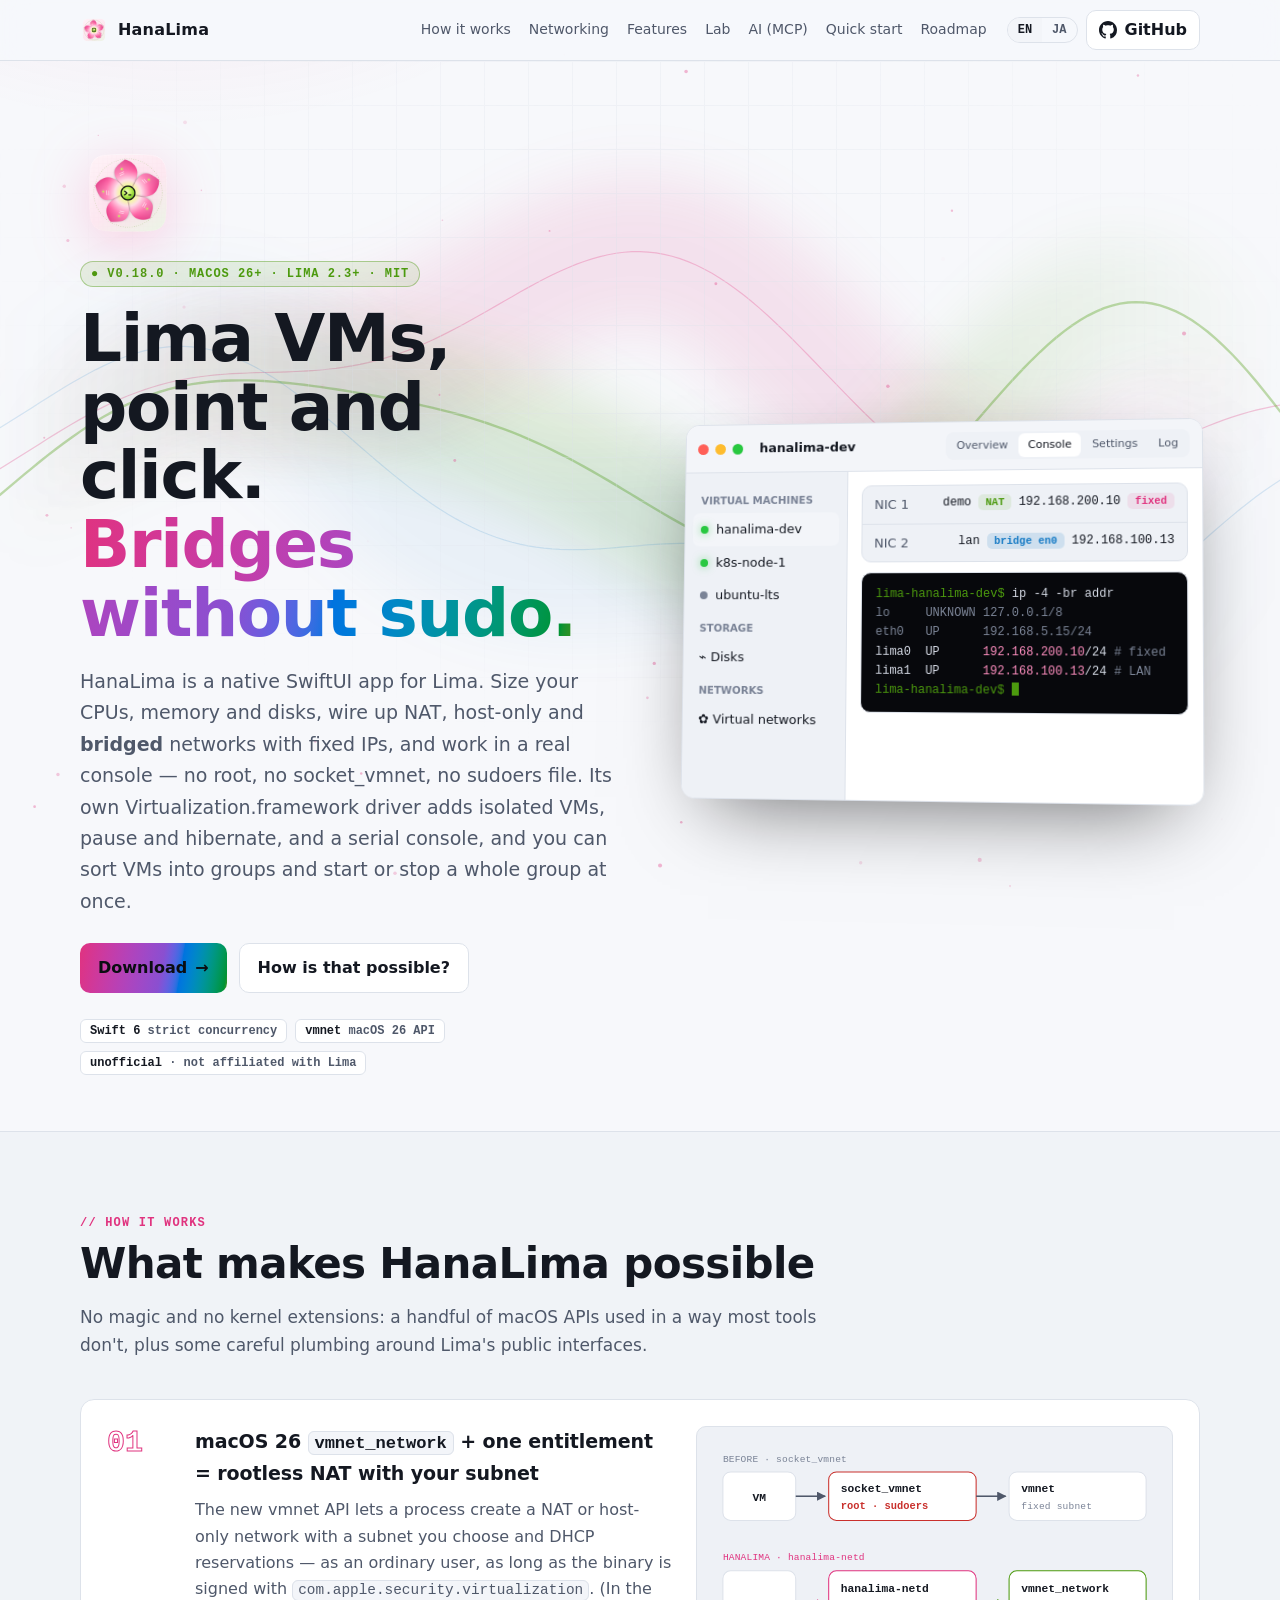
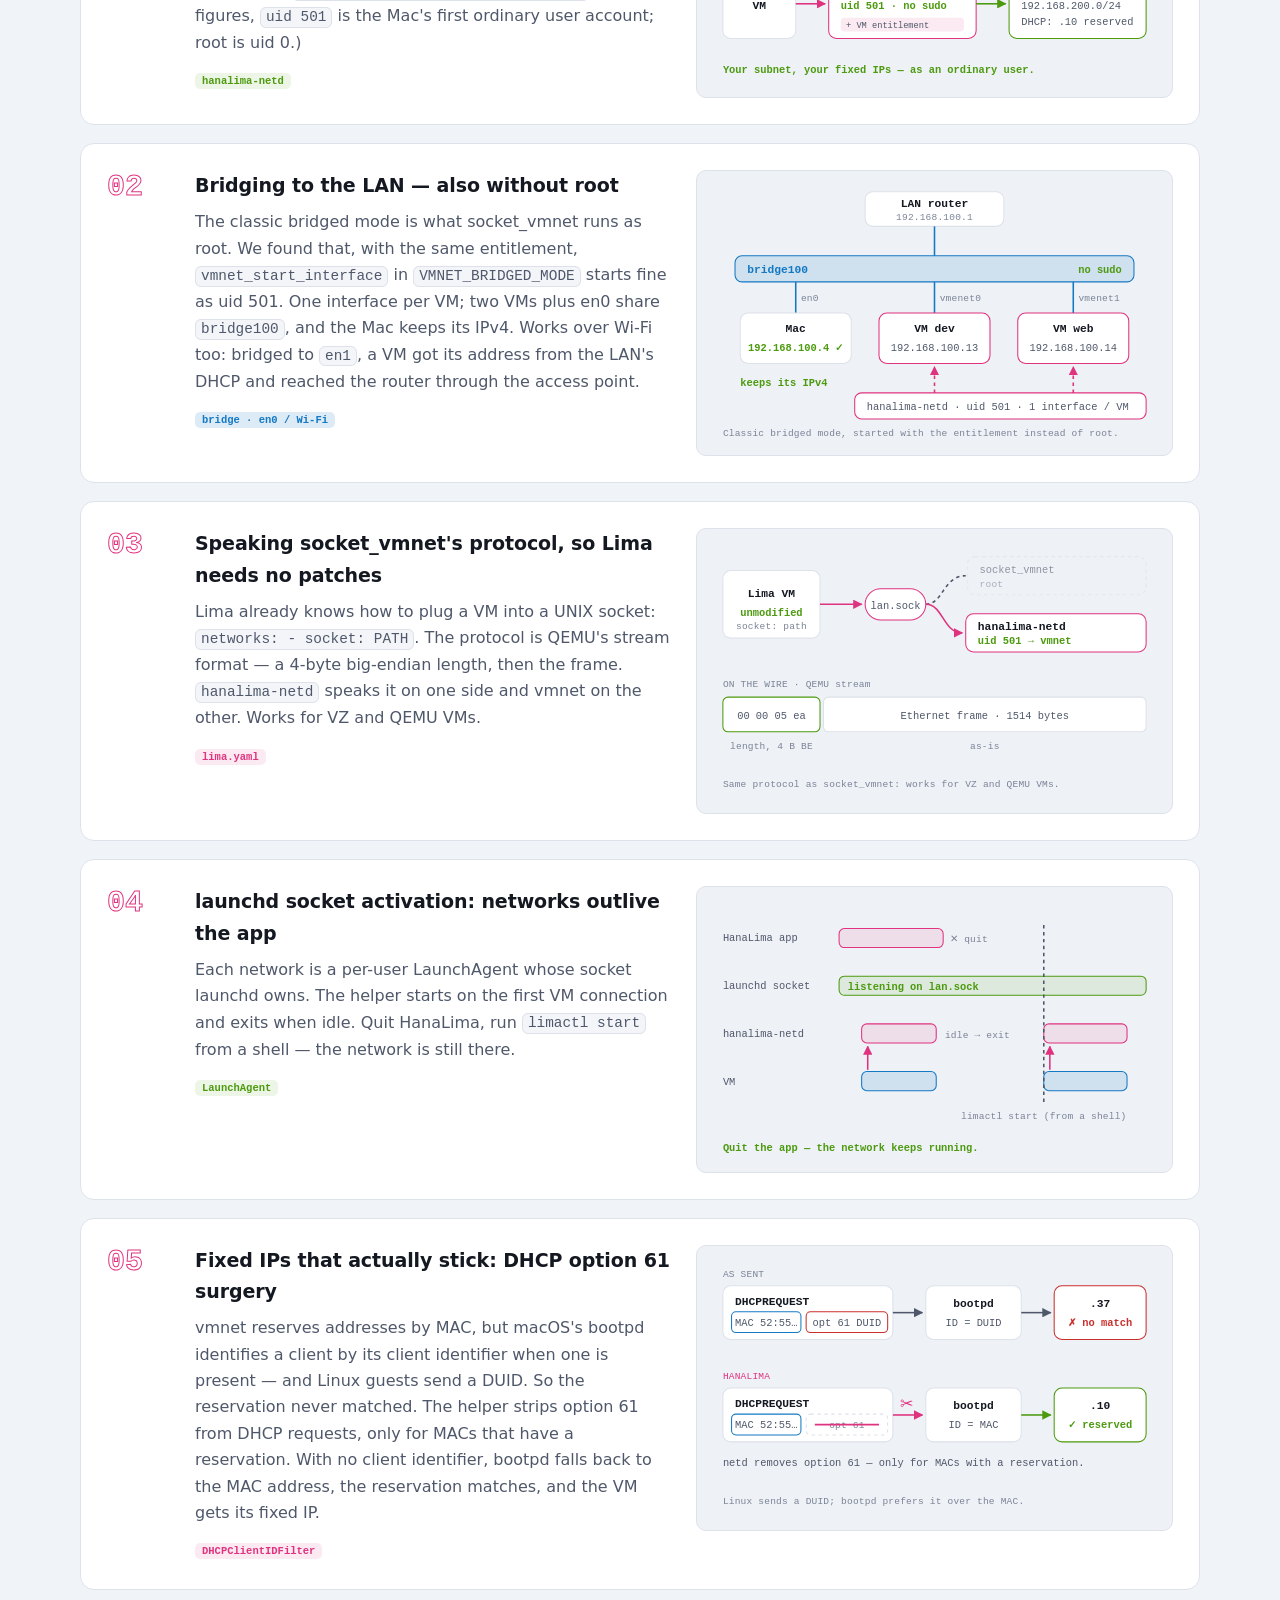
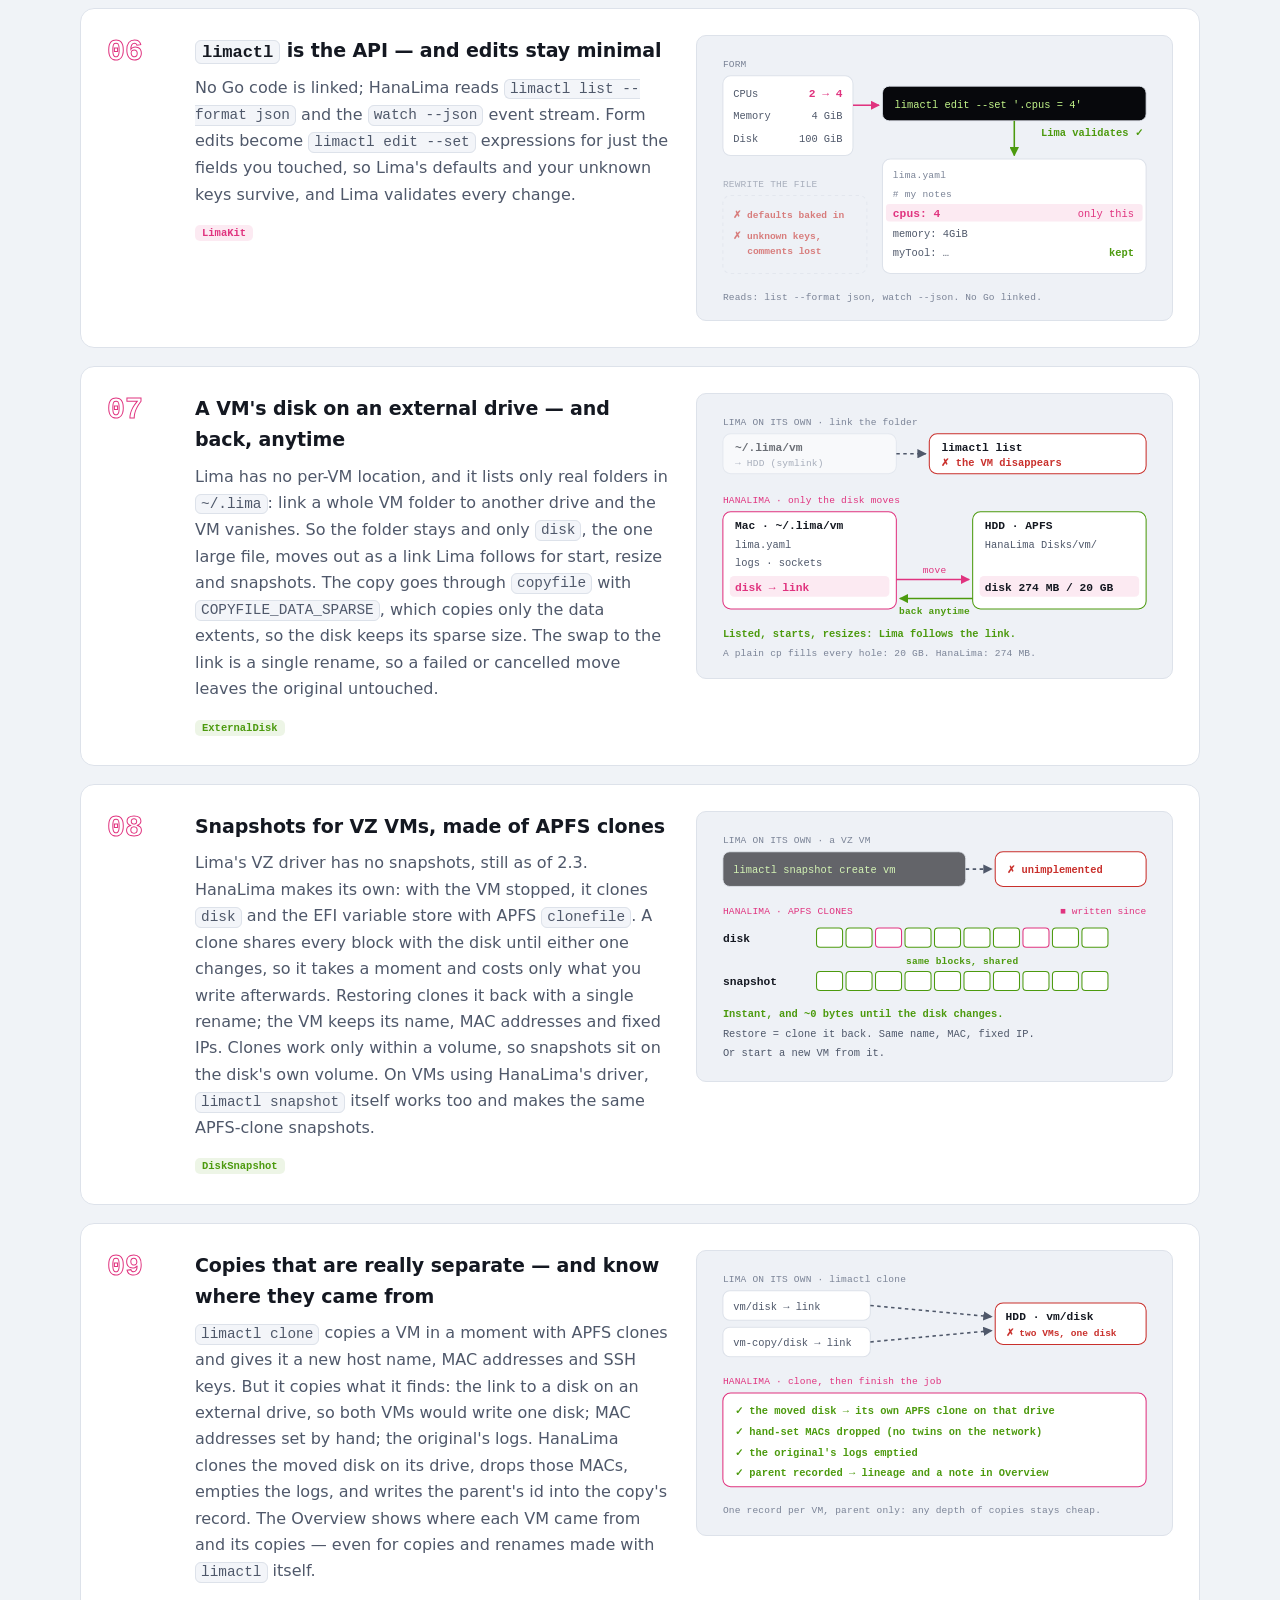
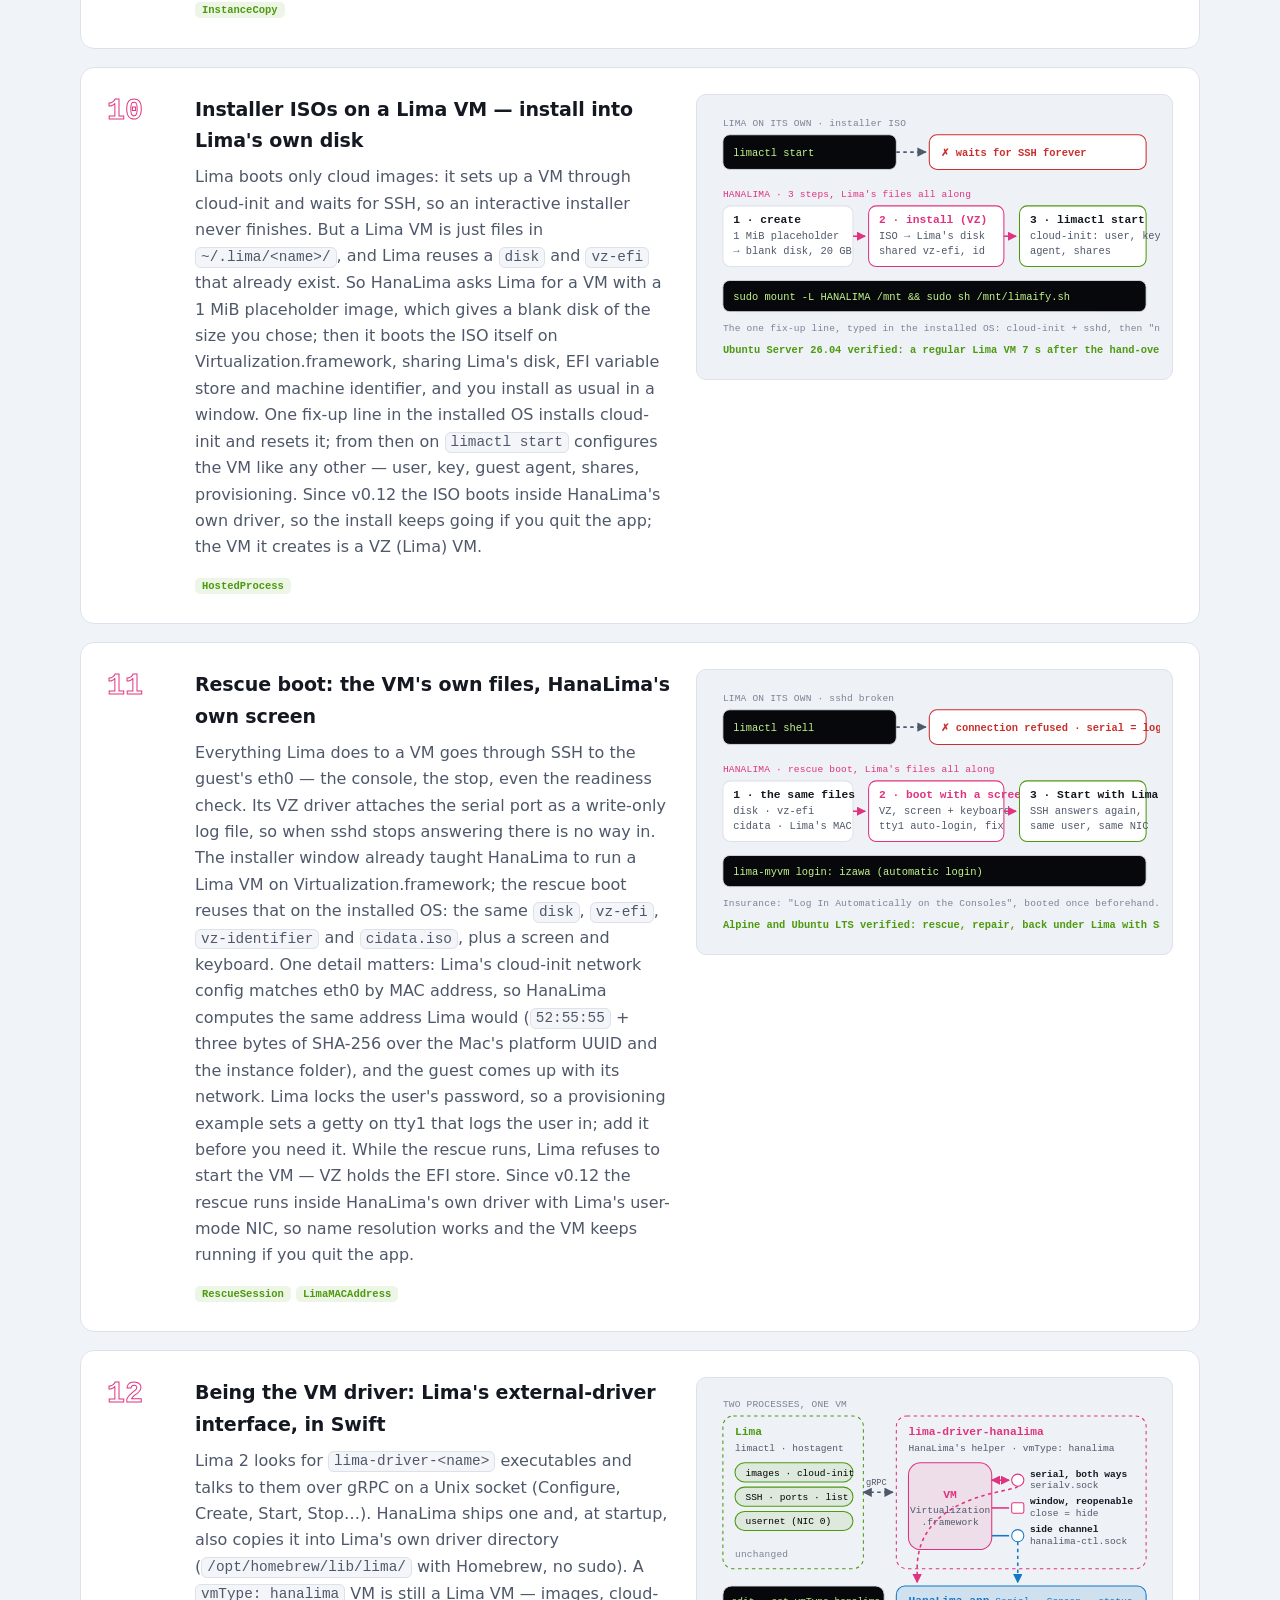
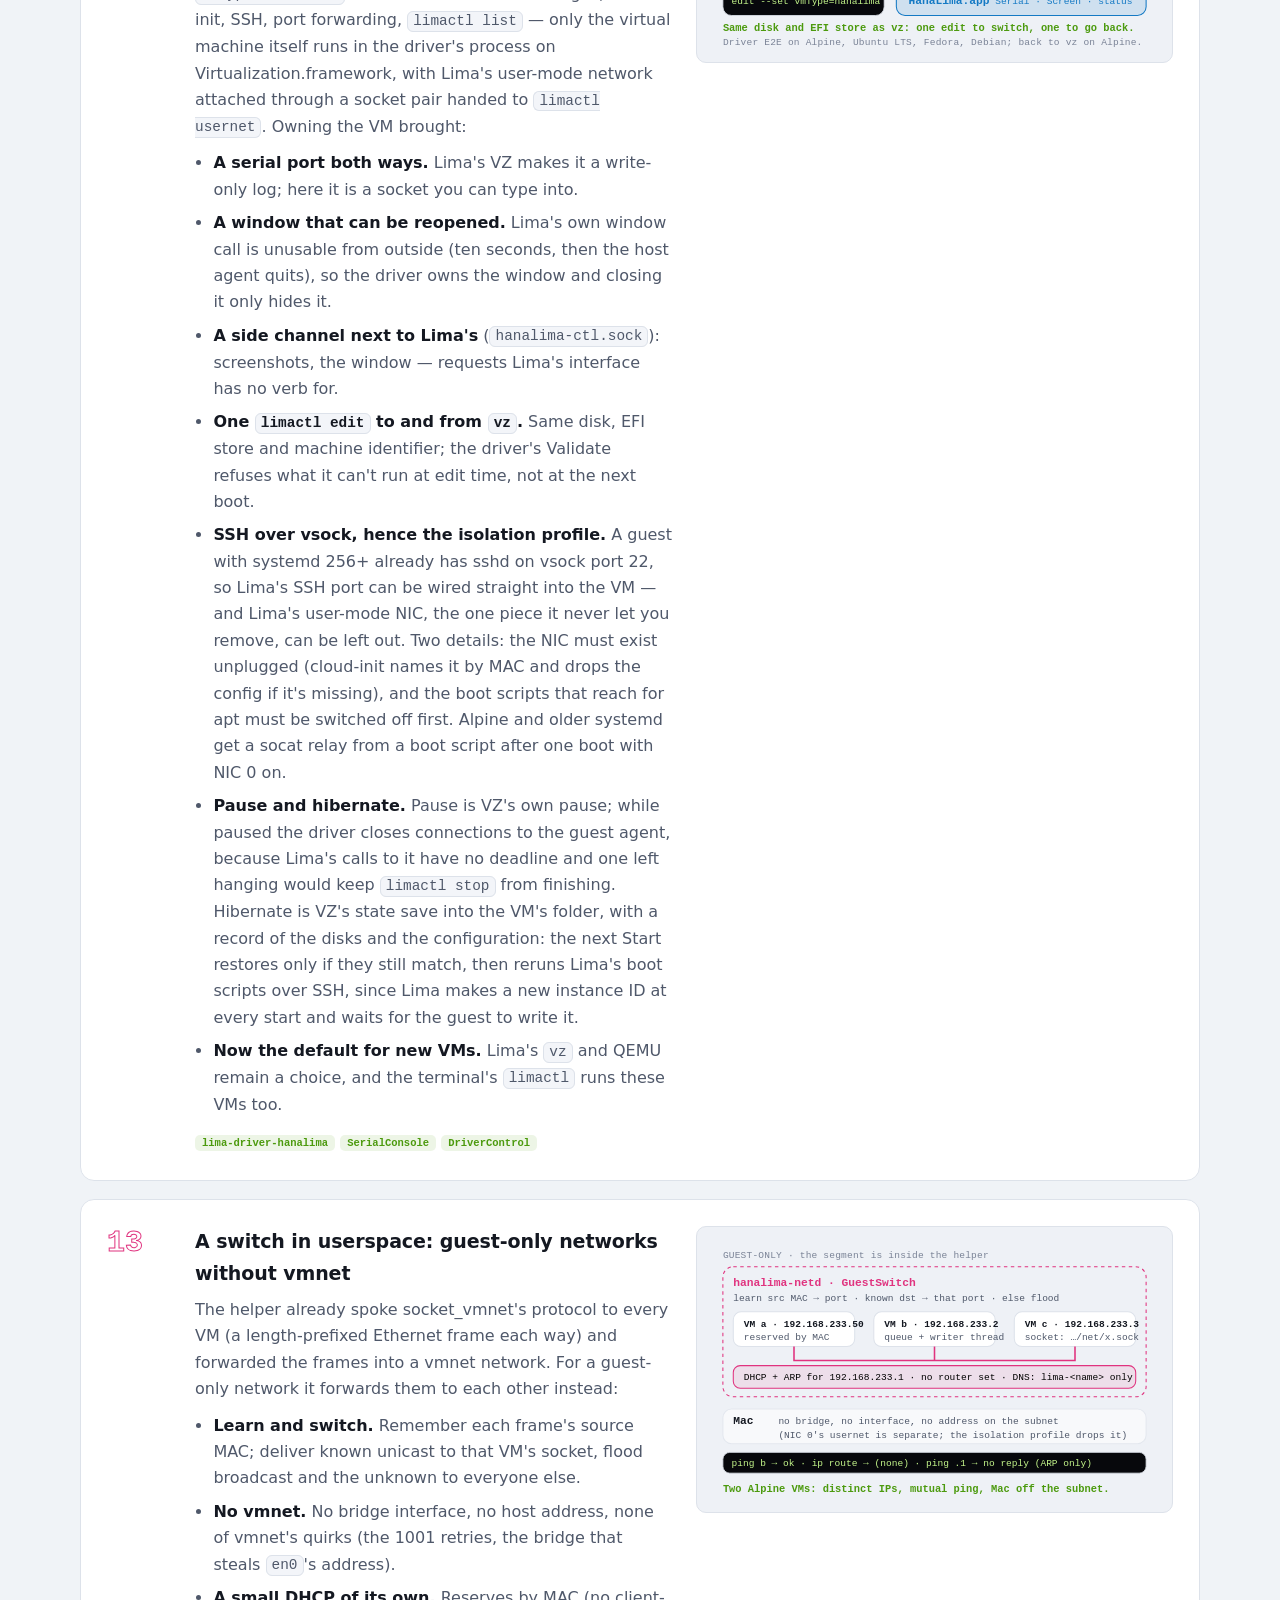
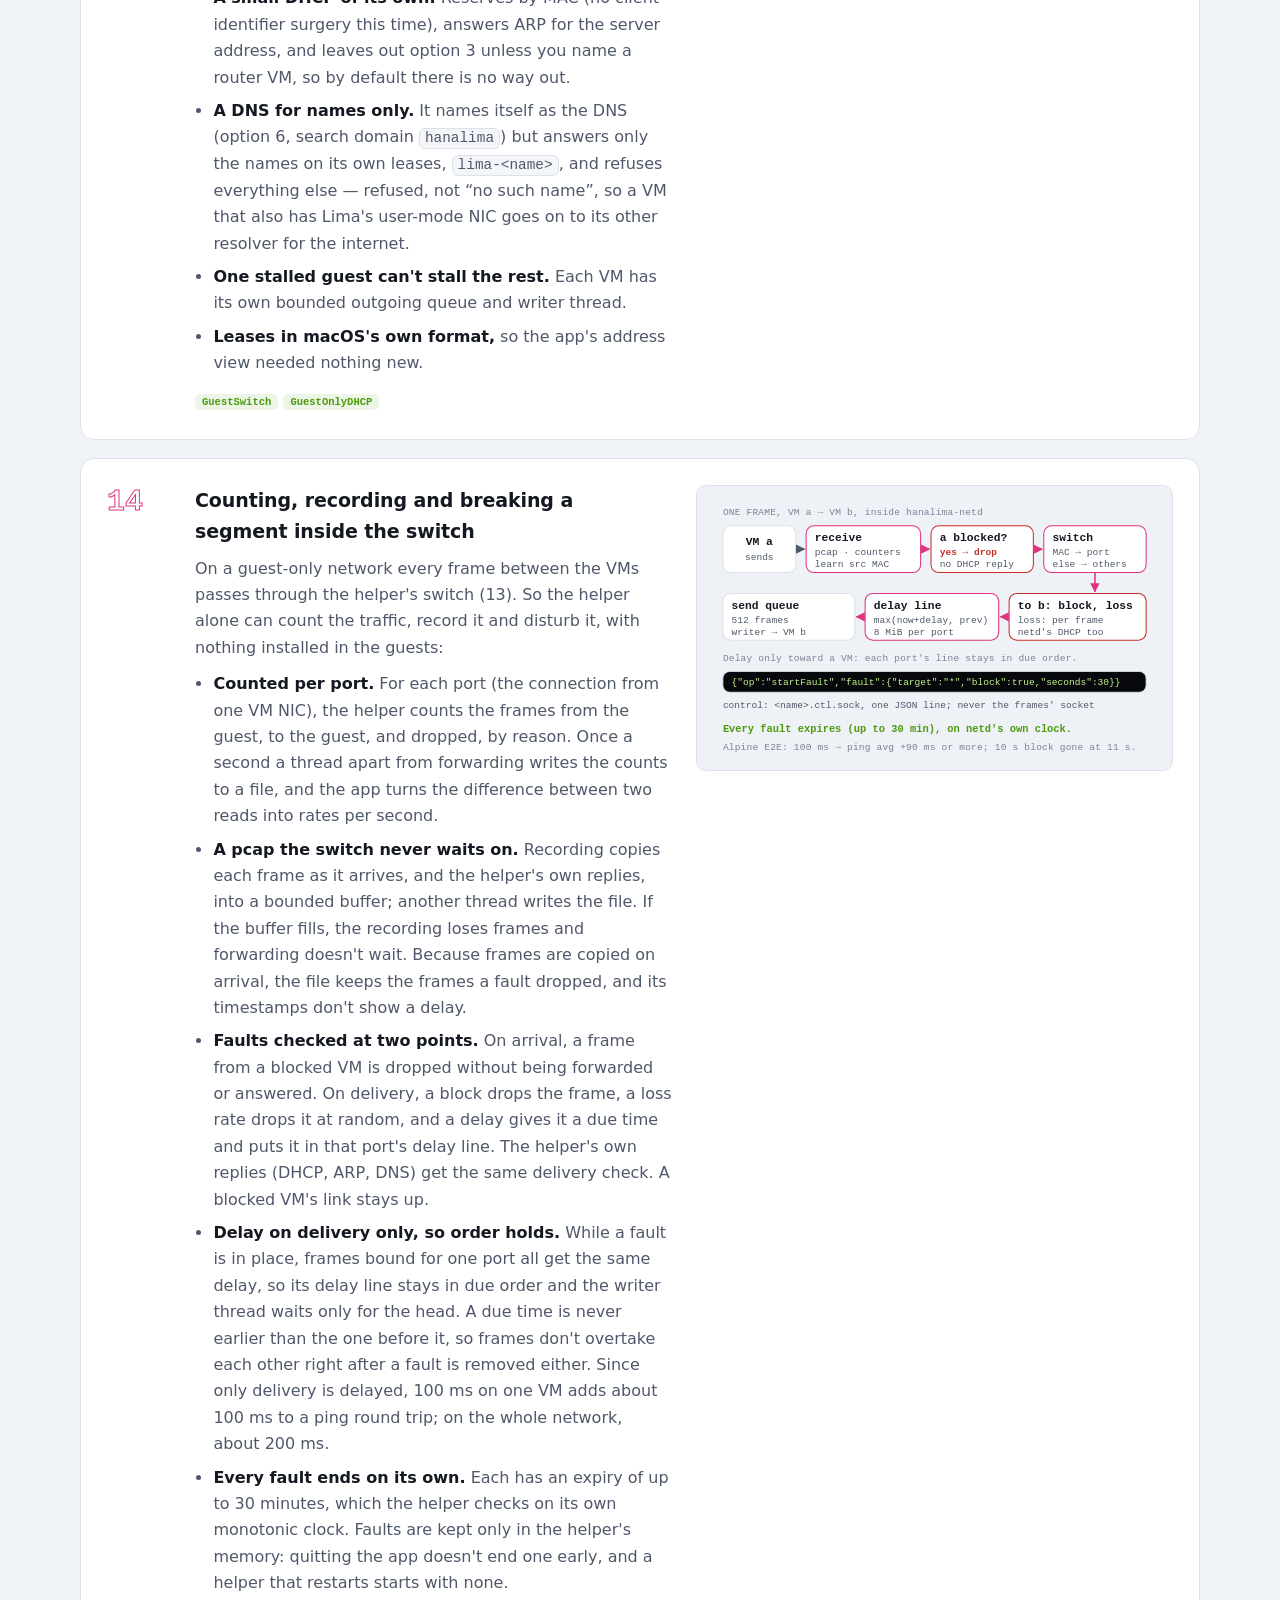
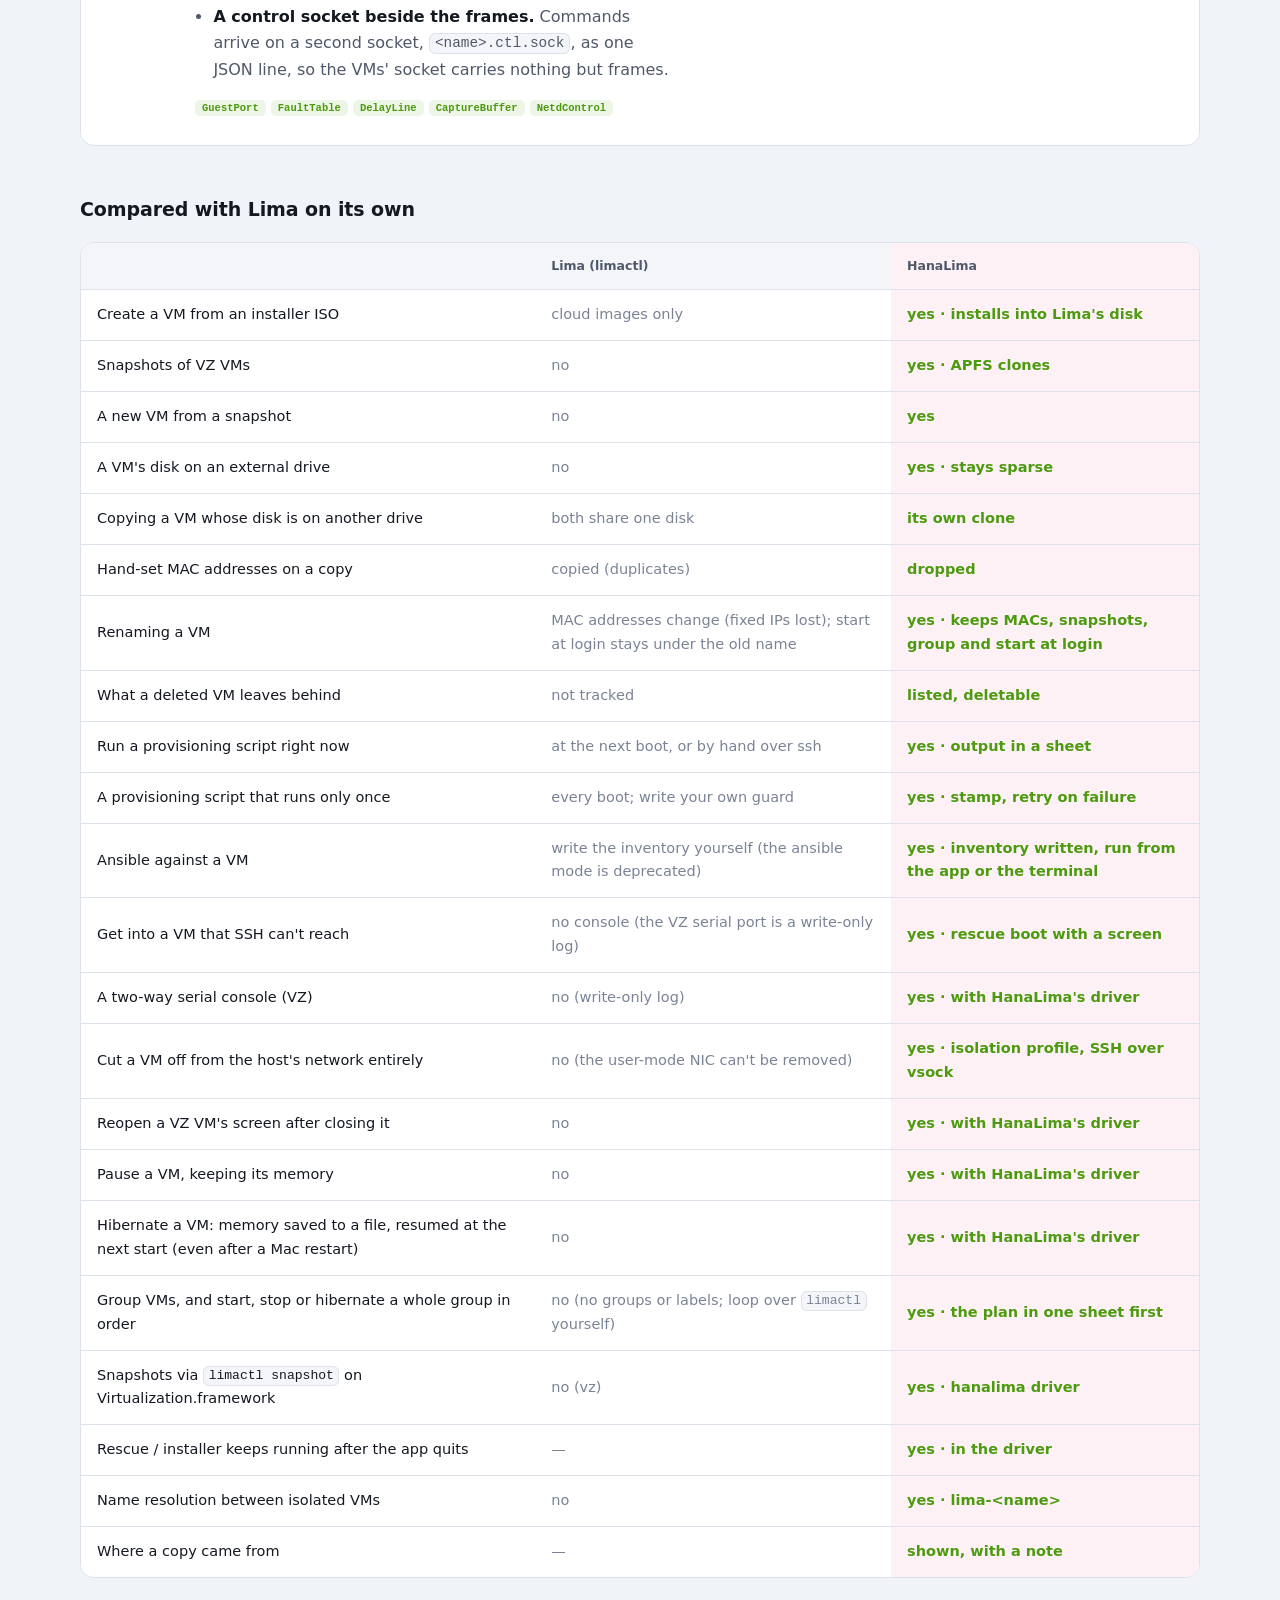
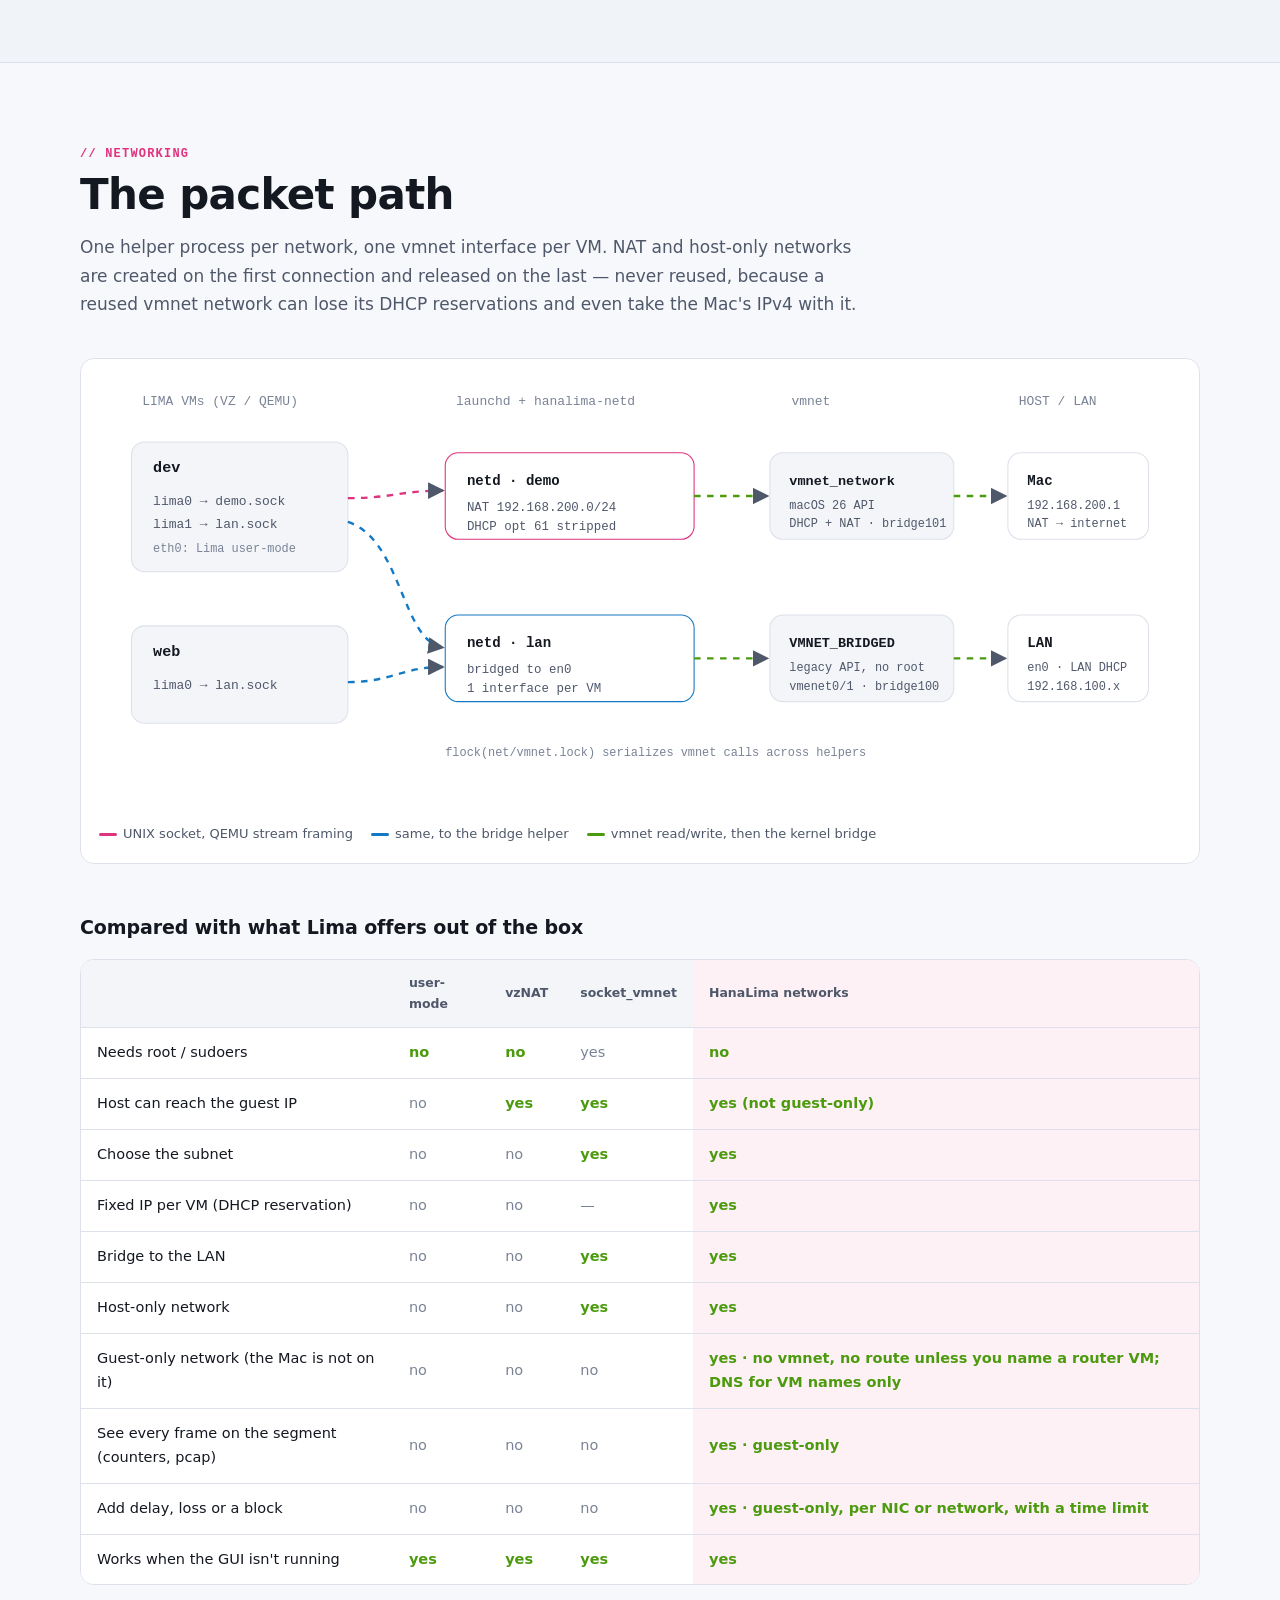
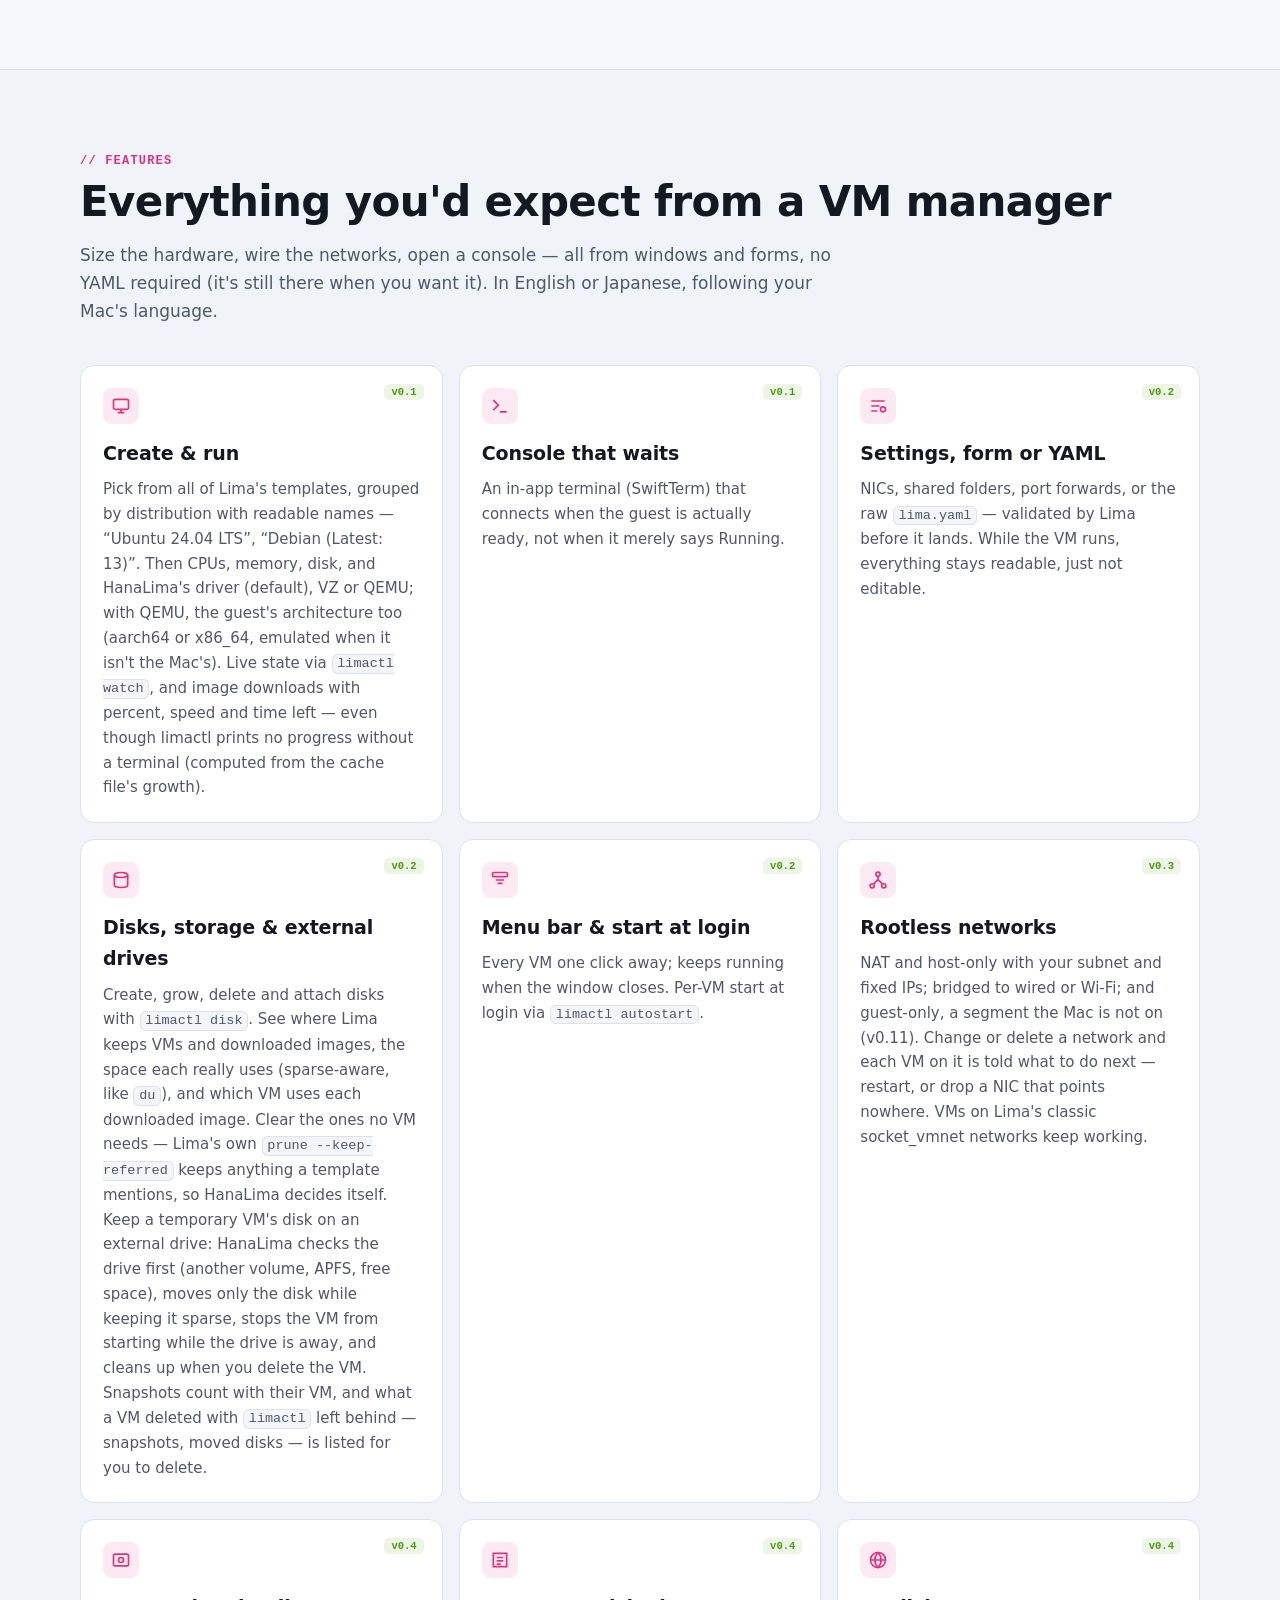
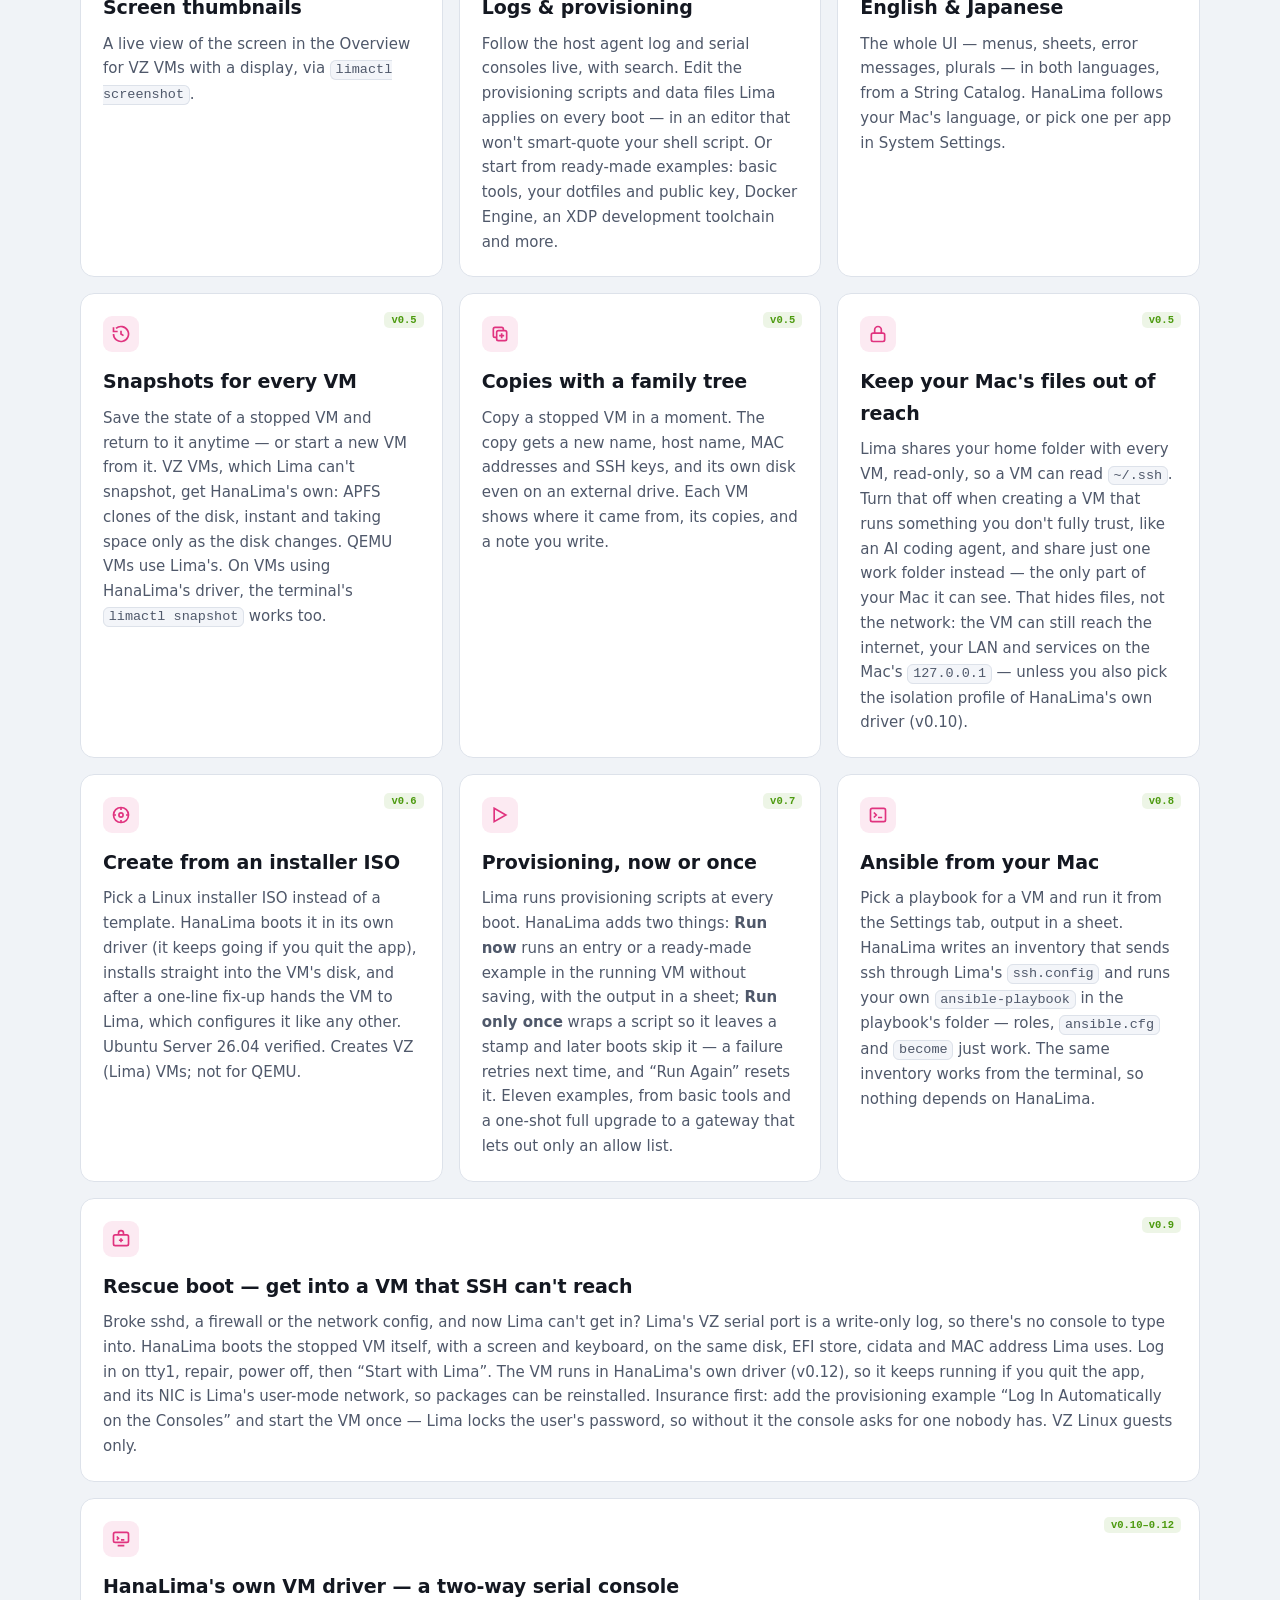
==== index.html @ 0877ad67 "Site: the MCP section covers v0.18 Co-Authored-By: Claude Opus 5.5 <noreply@anthropic.com>" ====
<!DOCTYPE html>
<html lang="en" class="lang-en">
<head>
<meta charset="utf-8">
<meta name="viewport" content="width=device-width, initial-scale=1">
<title>HanaLima — Lima VMs, point and click. Bridges without sudo.</title>
<meta name="description" content="HanaLima is an unofficial native macOS app for creating and running Lima VMs from a GUI, with its own Virtualization.framework driver: rootless networks, isolated VMs, pause and hibernate, VM groups and snapshots.">
<meta property="og:title" content="HanaLima — Lima VMs, point and click">
<meta property="og:description" content="Native macOS GUI for Lima with its own Virtualization.framework driver: rootless networks, isolated VMs, pause and hibernate, VM groups.">
<meta property="og:type" content="website">
<meta property="og:url" content="https://izawa.github.io/HanaLima/">
<meta name="theme-color" content="#0b0d12">
<link rel="icon" href="assets/img/logo.svg" type="image/svg+xml">
<link rel="apple-touch-icon" href="assets/img/apple-touch-icon.png">
<meta property="og:image" content="https://izawa.github.io/HanaLima/assets/img/icon-512.png">
<link rel="stylesheet" href="assets/css/site.css?v=2026110602">
<script>
  // Pick the language before first paint: saved choice, else the browser's.
  (function () {
    var saved = null;
    try { saved = localStorage.getItem("hanalima-lang"); } catch (e) {}
    var lang = saved || ((navigator.language || "").toLowerCase().indexOf("ja") === 0 ? "ja" : "en");
    document.documentElement.className = "lang-" + lang;
    document.documentElement.lang = lang;
  })();
</script>
</head>
<body>

<!-- =====================================================================
     Maintaining this page: see README.md on this branch.
     Every user-visible text exists twice: class="en" and class="ja".
     ===================================================================== -->

<header class="nav">
  <div class="wrap">
    <a class="brand" href="#top"><img src="assets/img/logo.svg" alt="">HanaLima</a>
    <nav class="nav-links" aria-label="Sections">
      <a href="#how"><span class="en">How it works</span><span class="ja">仕組み</span></a>
      <a href="#networking"><span class="en">Networking</span><span class="ja">ネットワーク</span></a>
      <a href="#features"><span class="en">Features</span><span class="ja">機能</span></a>
      <a href="#lab"><span class="en">Lab</span><span class="ja">構成例</span></a>
      <a href="#mcp"><span class="en">AI (MCP)</span><span class="ja">AI（MCP）</span></a>
      <a href="#quickstart"><span class="en">Quick start</span><span class="ja">クイックスタート</span></a>
      <a href="#roadmap"><span class="en">Roadmap</span><span class="ja">ロードマップ</span></a>
    </nav>
    <div class="nav-actions">
      <div class="lang-toggle" role="group" aria-label="Language">
        <button type="button" data-lang="en">EN</button><button type="button" data-lang="ja">JA</button>
      </div>
      <a class="btn" href="https://github.com/izawa/HanaLima" style="padding:6px 12px">
        <svg viewBox="0 0 16 16" fill="currentColor" aria-hidden="true"><path d="M8 0C3.58 0 0 3.58 0 8c0 3.54 2.29 6.53 5.47 7.59.4.07.55-.17.55-.38 0-.19-.01-.82-.01-1.49-2.01.37-2.53-.49-2.69-.94-.09-.23-.48-.94-.82-1.13-.28-.15-.68-.52-.01-.53.63-.01 1.08.58 1.23.82.72 1.21 1.87.87 2.33.66.07-.52.28-.87.51-1.07-1.78-.2-3.64-.89-3.64-3.95 0-.87.31-1.59.82-2.15-.08-.2-.36-1.02.08-2.12 0 0 .67-.21 2.2.82.64-.18 1.32-.27 2-.27.68 0 1.36.09 2 .27 1.53-1.04 2.2-.82 2.2-.82.44 1.1.16 1.92.08 2.12.51.56.82 1.27.82 2.15 0 3.07-1.87 3.75-3.65 3.95.29.25.54.73.54 1.48 0 1.07-.01 1.93-.01 2.2 0 .21.15.46.55.38A8.013 8.013 0 0016 8c0-4.42-3.58-8-8-8z"/></svg>
        GitHub
      </a>
    </div>
  </div>
</header>

<main id="top">

<!-- ============================== HERO ============================== -->
<section class="hero" style="padding-top:84px">
  <div class="wrap hero-grid">
    <div>
      <img class="hero-icon" src="assets/img/icon-512.png" width="96" height="96" alt="HanaLima icon">
      <span class="eyebrow">● v0.18.0 · macOS 26+ · Lima 2.3+ · MIT</span>
      <h1>
        <span class="en">Lima VMs,<br>point and click.<br><span class="grad">Bridges without sudo.</span></span>
        <span class="ja"><span class="nb">Lima の VM を</span><br><span class="nb">GUI でかんたんに。</span><br><span class="grad"><span class="nb">ブリッジも</span><span class="nb">sudo なしで。</span></span></span>
      </h1>
      <p class="lead">
        <span class="en">HanaLima is a native SwiftUI app for Lima. Size your CPUs, memory and disks, wire up NAT, host-only and <strong>bridged</strong> networks with fixed IPs, and work in a real console — no root, no socket_vmnet, no sudoers file. Its own Virtualization.framework driver adds isolated VMs, pause and hibernate, and a serial console, and you can sort VMs into groups and start or stop a whole group at once.</span>
        <span class="ja">HanaLima は Lima の VM を GUI で操作する SwiftUI のネイティブアプリです。CPU・メモリ・ディスクを割り当て、NAT・ホストオンリー・<strong>ブリッジ</strong>のネットワークと固定 IP を設定して、そのままコンソールで作業できます。root も socket_vmnet も sudoers も不要です。Virtualization.framework を使う HanaLima 自身のドライバーでは、隔離した VM、一時停止と休止、シリアルコンソールも使えます。VM をグループに分けて、グループごとに起動・停止することもできます。</span>
      </p>
      <div class="hero-cta">
        <a class="btn primary" href="https://github.com/izawa/HanaLima/releases/latest"><span class="en">Download</span><span class="ja">ダウンロード</span> →</a>
        <a class="btn" href="#how"><span class="en">How is that possible?</span><span class="ja">どう実現しているか</span></a>
      </div>
      <div class="badges">
        <span class="badge"><b>Swift 6</b> strict concurrency</span>
        <span class="badge"><b>vmnet</b> macOS 26 API</span>
        <span class="badge"><b>unofficial</b> · not affiliated with Lima</span>
      </div>
    </div>

    <!-- Mock of the app: overview of a VM with two NICs and a live console. -->
    <div class="mock" aria-label="HanaLima window (illustration)">
      <div class="mock-bar">
        <i></i><i></i><i></i><span>hanalima-dev</span>
        <div class="mock-tabs"><b>Overview</b><b class="on">Console</b><b>Settings</b><b>Log</b></div>
      </div>
      <div class="mock-body">
        <div class="mock-side">
          <h6>VIRTUAL MACHINES</h6>
          <div class="on"><span class="dot run"></span>hanalima-dev</div>
          <div><span class="dot run"></span>k8s-node-1</div>
          <div><span class="dot"></span>ubuntu-lts</div>
          <h6>STORAGE</h6>
          <div>⌁ Disks</div>
          <h6>NETWORKS</h6>
          <div>✿ Virtual networks</div>
        </div>
        <div class="mock-main">
          <div class="mock-card">
            <div class="mock-row"><span class="k">NIC 1</span><span class="v">demo <span class="chip lime">NAT</span> 192.168.200.10 <span class="chip">fixed</span></span></div>
            <div class="mock-row"><span class="k">NIC 2</span><span class="v">lan <span class="chip sky">bridge en0</span> 192.168.100.13</span></div>
          </div>
          <div class="term" id="term" aria-live="off"><span class="p">lima-hanalima-dev$</span> ip -4 -br addr
<span class="c">lo     UNKNOWN 127.0.0.1/8</span>
<span class="c">eth0   UP      192.168.5.15/24</span>
lima0  UP      <span class="h">192.168.200.10</span>/24 <span class="c"># fixed</span>
lima1  UP      <span class="h">192.168.100.13</span>/24 <span class="c"># LAN</span>
<span class="p">lima-hanalima-dev$</span> <span class="cursor"></span></div>
        </div>
      </div>
    </div>
  </div>
</section>

<!-- ======================= HOW IS THIS POSSIBLE ======================= -->
<section id="how" class="alt">
  <div class="wrap">
    <div class="kicker">// how it works</div>
    <h2><span class="en">What makes HanaLima possible</span><span class="ja">HanaLima の仕組み</span></h2>
    <p class="section-lead">
      <span class="en">No magic and no kernel extensions: a handful of macOS APIs used in a way most tools don't, plus some careful plumbing around Lima's public interfaces.</span>
      <span class="ja">カーネル拡張は使っていません。ほかのツールではあまり使われていない macOS の API と、Lima の公開インターフェースを組み合わせています。</span>
    </p>

    <!-- Arrowheads shared by the figures below. -->
    <svg width="0" height="0" style="position:absolute" aria-hidden="true"><defs><marker id="fa-m" viewBox="0 0 10 10" refX="9" refY="5" markerWidth="6" markerHeight="6" orient="auto-start-reverse"><path d="M0,0 L10,5 L0,10 z" style="fill:var(--muted)"/></marker><marker id="fa-h" viewBox="0 0 10 10" refX="9" refY="5" markerWidth="6" markerHeight="6" orient="auto-start-reverse"><path d="M0,0 L10,5 L0,10 z" style="fill:var(--hana)"/></marker><marker id="fa-s" viewBox="0 0 10 10" refX="9" refY="5" markerWidth="6" markerHeight="6" orient="auto-start-reverse"><path d="M0,0 L10,5 L0,10 z" style="fill:var(--sky)"/></marker><marker id="fa-l" viewBox="0 0 10 10" refX="9" refY="5" markerWidth="6" markerHeight="6" orient="auto-start-reverse"><path d="M0,0 L10,5 L0,10 z" style="fill:var(--lime)"/></marker></defs></svg>
    <div class="dives">

      <article class="dive reveal" id="rootless-nat">
        <a class="num" href="#rootless-nat" title="Link to this item">01</a>
        <div>
          <h3><span class="en">macOS 26 <code>vmnet_network</code> + one entitlement = rootless NAT with your subnet</span><span class="ja">macOS 26 の <code>vmnet_network</code> と entitlement 1 つで root なしの NAT</span></h3>
          <p><span class="en">The new vmnet API lets a process create a NAT or host-only network with a subnet you choose and DHCP reservations — as an ordinary user, as long as the binary is signed with <code>com.apple.security.virtualization</code>. (In the figures, <code>uid 501</code> is the Mac's first ordinary user account; root is uid 0.)</span><span class="ja">新しい vmnet API では、一般ユーザーのままサブネットを指定して NAT やホストオンリーのネットワークを作れます。DHCP 予約も使えます。バイナリを <code>com.apple.security.virtualization</code> 付きで署名するのが条件です。図の <code>uid 501</code> は Mac で最初に作られる一般ユーザーの ID で、root は uid 0 です。</span></p>
          <span class="chip lime tag">hanalima-netd</span>
        </div>
<figure class="fig"><svg viewBox="0 0 520 284" role="img" aria-label="Before: socket_vmnet runs as root with a fixed subnet. HanaLima: hanalima-netd runs as your user with an entitlement and creates a vmnet_network with your subnet and DHCP reservations."><text x="16" y="26" class="f en">BEFORE · socket_vmnet</text><text x="16" y="26" class="f ja">従来 · socket_vmnet</text><rect x="16" y="38" width="84" height="56" rx="9" class="box "/><text x="58" y="71" class="t" text-anchor="middle">VM</text><path d="M100 66 L 134 66" class="ln " marker-end="url(#fa-m)"/><rect x="138" y="38" width="170" height="56" rx="9" class="box ng"/><text x="152" y="61" class="t">socket_vmnet</text><text x="152" y="81" class="ng en">root · sudoers</text><text x="152" y="81" class="ng ja">root · sudoers が必要</text><path d="M308 66 L 342 66" class="ln " marker-end="url(#fa-m)"/><rect x="346" y="38" width="158" height="56" rx="9" class="box "/><text x="360" y="61" class="t">vmnet</text><text x="360" y="81" class="f en">fixed subnet</text><text x="360" y="81" class="f ja">サブネットは固定</text><text x="16" y="140" class="f hana-t en">HANALIMA · hanalima-netd</text><text x="16" y="140" class="f hana-t ja">HANALIMA · hanalima-netd</text><rect x="16" y="152" width="84" height="78" rx="9" class="box "/><text x="58" y="196" class="t" text-anchor="middle">VM</text><path d="M100 190 L 134 190" class="ln hana" marker-end="url(#fa-h)"/><rect x="138" y="152" width="170" height="78" rx="9" class="box hana"/><text x="152" y="176" class="t">hanalima-netd</text><text x="152" y="196" class="ok en">uid 501 · no sudo</text><text x="152" y="196" class="ok ja">uid 501 · sudo なし</text><rect x="152" y="206" width="142" height="16" rx="4" class="chipbox"/><text x="158" y="218" class="chip-t en">+ VM entitlement</text><text x="158" y="218" class="chip-t ja">+ 仮想化の entitlement</text><path d="M308 190 L 342 190" class="ln lime" marker-end="url(#fa-l)"/><rect x="346" y="152" width="158" height="78" rx="9" class="box lime"/><text x="360" y="176" class="t">vmnet_network</text><text x="360" y="196" class="m">192.168.200.0/24</text><text x="360" y="214" class="m en">DHCP: .10 reserved</text><text x="360" y="214" class="m ja">DHCP 予約: .10</text><text x="16" y="270" class="ok en">Your subnet, your fixed IPs — as an ordinary user.</text><text x="16" y="270" class="ok ja">サブネットも固定 IP も、一般ユーザーのまま。</text></svg></figure>
      </article>

      <article class="dive reveal" id="bridge">
        <a class="num" href="#bridge" title="Link to this item">02</a>
        <div>
          <h3><span class="en">Bridging to the LAN — also without root</span><span class="ja">LAN へのブリッジも root なし</span></h3>
          <p><span class="en">The classic bridged mode is what socket_vmnet runs as root. We found that, with the same entitlement, <code>vmnet_start_interface</code> in <code>VMNET_BRIDGED_MODE</code> starts fine as uid 501. One interface per VM; two VMs plus en0 share <code>bridge100</code>, and the Mac keeps its IPv4. Works over Wi-Fi too: bridged to <code>en1</code>, a VM got its address from the LAN's DHCP and reached the router through the access point.</span><span class="ja">socket_vmnet は従来のブリッジモードを root で動かしています。同じ entitlement を付けると、<code>VMNET_BRIDGED_MODE</code> の <code>vmnet_start_interface</code> が uid 501 のまま起動することを確認しました。VM ごとにインターフェースを作り、2 台の VM と en0 が <code>bridge100</code> を共有しても Mac の IPv4 はそのままです。Wi-Fi でも確認しました。<code>en1</code> にブリッジした VM が LAN の DHCP からアドレスを取得し、アクセスポイント経由でルーターまで届きました。</span></p>
          <span class="chip sky tag">bridge · en0 / Wi-Fi</span>
        </div>
<figure class="fig"><svg viewBox="0 0 520 300" role="img" aria-label="A LAN router connects to bridge100, which joins en0 (the Mac keeps 192.168.100.4) and one vmnet interface per VM, each created by hanalima-netd as uid 501."><rect x="180" y="10" width="160" height="40" rx="9" class="box "/><text x="260" y="28" class="t en" text-anchor="middle">LAN router</text><text x="260" y="28" class="t ja" text-anchor="middle">LAN のルーター</text><text x="260" y="43" class="f" text-anchor="middle">192.168.100.1</text><path d="M260 50 L 260 84" class="ln sky"/><rect x="30" y="84" width="460" height="30" rx="8" class="bus"/><text x="44" y="104" class="t sky-t">bridge100</text><text x="476" y="104" class="ok en" text-anchor="end">no sudo</text><text x="476" y="104" class="ok ja" text-anchor="end">sudo なし</text><path d="M100 114 L 100 150" class="ln sky"/><text x="106" y="136" class="f">en0</text><path d="M260 114 L 260 150" class="ln sky"/><text x="266" y="136" class="f">vmenet0</text><path d="M420 114 L 420 150" class="ln sky"/><text x="426" y="136" class="f">vmenet1</text><rect x="36" y="150" width="128" height="58" rx="9" class="box "/><text x="100" y="172" class="t" text-anchor="middle">Mac</text><text x="100" y="194" class="ok" text-anchor="middle">192.168.100.4 ✓</text><rect x="196" y="150" width="128" height="58" rx="9" class="box hana"/><text x="260" y="172" class="t" text-anchor="middle">VM dev</text><text x="260" y="194" class="m" text-anchor="middle">192.168.100.13</text><rect x="356" y="150" width="128" height="58" rx="9" class="box hana"/><text x="420" y="172" class="t" text-anchor="middle">VM web</text><text x="420" y="194" class="m" text-anchor="middle">192.168.100.14</text><path d="M260 242 L 260 212" class="ln hana dash" marker-end="url(#fa-h)"/><path d="M420 242 L 420 212" class="ln hana dash" marker-end="url(#fa-h)"/><rect x="168" y="242" width="336" height="30" rx="8" class="box hana"/><text x="182" y="262" class="m en">hanalima-netd · uid 501 · 1 interface / VM</text><text x="182" y="262" class="m ja">hanalima-netd · uid 501 · VM ごとに 1 つ</text><text x="36" y="234" class="ok en">keeps its IPv4</text><text x="36" y="234" class="ok ja">IPv4 はそのまま</text><text x="16" y="292" class="f en">Classic bridged mode, started with the entitlement instead of root.</text><text x="16" y="292" class="f ja">従来のブリッジモードを、root ではなく entitlement で起動。</text></svg></figure>
      </article>

      <article class="dive reveal" id="socket-vmnet-protocol">
        <a class="num" href="#socket-vmnet-protocol" title="Link to this item">03</a>
        <div>
          <h3><span class="en">Speaking socket_vmnet's protocol, so Lima needs no patches</span><span class="ja">socket_vmnet と同じプロトコルで Lima は変更不要</span></h3>
          <p><span class="en">Lima already knows how to plug a VM into a UNIX socket: <code>networks: - socket: PATH</code>. The protocol is QEMU's stream format — a 4-byte big-endian length, then the frame. <code>hanalima-netd</code> speaks it on one side and vmnet on the other. Works for VZ and QEMU VMs.</span><span class="ja">Lima には VM を UNIX ソケットにつなぐ設定があります（<code>networks: - socket: PATH</code>）。プロトコルは QEMU の stream 形式で、4 バイトのビッグエンディアンの長さに続けてフレームを送ります。<code>hanalima-netd</code> はこの形式と vmnet の間を中継します。VZ と QEMU のどちらでも動きます。</span></p>
          <span class="chip tag">lima.yaml</span>
        </div>
<figure class="fig"><svg viewBox="0 0 520 300" role="img" aria-label="Lima, unmodified, connects to a UNIX socket. Either socket_vmnet (root) or hanalima-netd (your user) can sit behind it. On the wire: a 4-byte big-endian length, then the Ethernet frame."><rect x="16" y="34" width="112" height="78" rx="9" class="box "/><text x="72" y="64" class="t" text-anchor="middle">Lima VM</text><text x="72" y="86" class="ok en" text-anchor="middle">unmodified</text><text x="72" y="86" class="ok ja" text-anchor="middle">無改造</text><text x="72" y="102" class="f" text-anchor="middle">socket: path</text><path d="M128 73 L 176 73" class="ln hana" marker-end="url(#fa-h)"/><rect x="180" y="55" width="70" height="36" rx="18" class="box hana"/><text x="215" y="78" class="m" text-anchor="middle">lan.sock</text><path d="M250 73 C 270 73, 270 40, 296 40" class="ln dash"/><path d="M250 73 C 270 73, 270 106, 292 106" class="ln hana" marker-end="url(#fa-h)"/><g class="off"><rect x="298" y="18" width="206" height="44" rx="9" class="box dashed"/><text x="312" y="37" class="m">socket_vmnet</text><text x="312" y="53" class="f">root</text></g><rect x="296" y="84" width="208" height="44" rx="9" class="box hana"/><text x="310" y="103" class="t">hanalima-netd</text><text x="310" y="119" class="ok">uid 501 → vmnet</text><text x="16" y="168" class="f en">ON THE WIRE · QEMU stream</text><text x="16" y="168" class="f ja">ソケットの中身 · QEMU stream 形式</text><rect x="16" y="180" width="112" height="40" rx="6" class="box lime"/><text x="72" y="205" class="m" text-anchor="middle">00 00 05 ea</text><rect x="132" y="180" width="372" height="40" rx="6" class="box"/><text x="318" y="205" class="m en" text-anchor="middle">Ethernet frame · 1514 bytes</text><text x="318" y="205" class="m ja" text-anchor="middle">イーサネットフレーム · 1514 バイト</text><text x="72" y="240" class="f en" text-anchor="middle">length, 4 B BE</text><text x="72" y="240" class="f ja" text-anchor="middle">長さ 4 バイト</text><text x="318" y="240" class="f en" text-anchor="middle">as-is</text><text x="318" y="240" class="f ja" text-anchor="middle">そのまま</text><text x="16" y="284" class="f en">Same protocol as socket_vmnet: works for VZ and QEMU VMs.</text><text x="16" y="284" class="f ja">socket_vmnet と同じ形式なので、VZ でも QEMU でも動く。</text></svg></figure>
      </article>

      <article class="dive reveal" id="launchd">
        <a class="num" href="#launchd" title="Link to this item">04</a>
        <div>
          <h3><span class="en">launchd socket activation: networks outlive the app</span><span class="ja">launchd の socket activation でアプリ終了後もネットワークを使う</span></h3>
          <p><span class="en">Each network is a per-user LaunchAgent whose socket launchd owns. The helper starts on the first VM connection and exits when idle. Quit HanaLima, run <code>limactl start</code> from a shell — the network is still there.</span><span class="ja">ネットワークごとにユーザーの LaunchAgent を登録し、ソケットは launchd が持ちます。ヘルパーは最初の VM 接続で起動し、使われなくなると終了します。HanaLima を終了したあとにシェルから <code>limactl start</code> してもネットワークはそのまま使えます。</span></p>
          <span class="chip lime tag">LaunchAgent</span>
        </div>
<figure class="fig"><svg viewBox="0 0 520 300" role="img" aria-label="Timeline: the HanaLima app quits early, launchd keeps the socket listening the whole time, hanalima-netd runs only while a VM is connected, and a VM started later from the shell still gets its network."><text x="16" y="49" class="m en">HanaLima app</text><text x="16" y="49" class="m ja">HanaLima アプリ</text><text x="16" y="104" class="m en">launchd socket</text><text x="16" y="104" class="m ja">launchd のソケット</text><text x="16" y="159" class="m">hanalima-netd</text><text x="16" y="214" class="m">VM</text><rect x="150" y="34" width="120" height="22" rx="6" class="bar hana"/><text x="278" y="50" class="f en">✕ quit</text><text x="278" y="50" class="f ja">✕ 終了</text><rect x="150" y="89" width="354" height="22" rx="6" class="bar lime"/><text x="160" y="105" class="lime-t en">listening on lan.sock</text><text x="160" y="105" class="lime-t ja">lan.sock で待ち受け</text><rect x="176" y="144" width="86" height="22" rx="6" class="bar hana"/><rect x="386" y="144" width="96" height="22" rx="6" class="bar hana"/><text x="272" y="160" class="f en">idle → exit</text><text x="272" y="160" class="f ja">未使用 → 終了</text><rect x="176" y="199" width="86" height="22" rx="6" class="bar sky"/><rect x="386" y="199" width="96" height="22" rx="6" class="bar sky"/><path d="M183 197 L 183 170" class="ln hana" marker-end="url(#fa-h)"/><path d="M393 197 L 393 170" class="ln hana" marker-end="url(#fa-h)"/><path d="M386 30 L 386 236" class="ln dash"/><text x="386" y="254" class="f en" text-anchor="middle">limactl start (from a shell)</text><text x="386" y="254" class="f ja" text-anchor="middle">シェルから limactl start</text><text x="16" y="290" class="ok en">Quit the app — the network keeps running.</text><text x="16" y="290" class="ok ja">アプリを終了しても、ネットワークは動き続ける。</text></svg></figure>
      </article>

      <article class="dive reveal" id="dhcp-option-61">
        <a class="num" href="#dhcp-option-61" title="Link to this item">05</a>
        <div>
          <h3><span class="en">Fixed IPs that actually stick: DHCP option 61 surgery</span><span class="ja">固定 IP のために DHCP オプション 61 を取り除く</span></h3>
          <p><span class="en">vmnet reserves addresses by MAC, but macOS's bootpd identifies a client by its client identifier when one is present — and Linux guests send a DUID. So the reservation never matched. The helper strips option 61 from DHCP requests, only for MACs that have a reservation. With no client identifier, bootpd falls back to the MAC address, the reservation matches, and the VM gets its fixed IP.</span><span class="ja">vmnet は MAC アドレスで予約しますが、macOS の bootpd はクライアント識別子があるとそちらを優先します。Linux のゲストは DUID を送ってくるので予約と一致しませんでした。ヘルパーでオプション 61 を取り除くと、bootpd が MAC アドレスで識別するようになり、予約どおり VM に固定 IP が割り当てられます。取り除くのは予約のある MAC からの DHCP 要求だけです。</span></p>
          <span class="chip tag">DHCPClientIDFilter</span>
        </div>
<figure class="fig"><svg viewBox="0 0 520 300" role="img" aria-label="Before: the DHCP request carries option 61 with a DUID, bootpd identifies the client by it, and the MAC reservation doesn't match. HanaLima: netd strips option 61 for reserved MACs, bootpd matches by MAC, and the VM gets .10."><text x="16" y="22" class="f en">AS SENT</text><text x="16" y="22" class="f ja">そのまま送ると</text><rect x="16" y="32" width="196" height="62" rx="9" class="box "/><text x="30" y="54" class="t">DHCPREQUEST</text><rect x="26" y="62" width="80" height="24" rx="5" class="box sky"/><text x="66" y="78" class="m" text-anchor="middle">MAC 52:55…</text><rect x="112" y="62" width="94" height="24" rx="5" class="box ng"/><text x="159" y="78" class="m" text-anchor="middle">opt 61 DUID</text><path d="M212 63 L 246 63" class="ln " marker-end="url(#fa-m)"/><rect x="250" y="32" width="110" height="62" rx="9" class="box "/><text x="305" y="56" class="t" text-anchor="middle">bootpd</text><text x="305" y="78" class="m" text-anchor="middle">ID = DUID</text><path d="M360 63 L 394 63" class="ln " marker-end="url(#fa-m)"/><rect x="398" y="32" width="106" height="62" rx="9" class="box ng"/><text x="451" y="56" class="t" text-anchor="middle">.37</text><text x="451" y="78" class="ng en" text-anchor="middle">✗ no match</text><text x="451" y="78" class="ng ja" text-anchor="middle">✗ 予約と不一致</text><text x="16" y="140" class="f hana-t">HANALIMA</text><rect x="16" y="150" width="196" height="62" rx="9" class="box "/><text x="30" y="172" class="t">DHCPREQUEST</text><rect x="26" y="180" width="80" height="24" rx="5" class="box sky"/><text x="66" y="196" class="m" text-anchor="middle">MAC 52:55…</text><rect x="112" y="180" width="94" height="24" rx="5" class="box dashed"/><text x="159" y="196" class="f" text-anchor="middle">opt 61</text><path d="M122 192 L 196 192" class="strike"/><text x="220" y="174" class="hana-t big">✂</text><path d="M212 181 L 246 181" class="ln hana" marker-end="url(#fa-h)"/><rect x="250" y="150" width="110" height="62" rx="9" class="box "/><text x="305" y="174" class="t" text-anchor="middle">bootpd</text><text x="305" y="196" class="m" text-anchor="middle">ID = MAC</text><path d="M360 181 L 394 181" class="ln lime" marker-end="url(#fa-l)"/><rect x="398" y="150" width="106" height="62" rx="9" class="box lime"/><text x="451" y="174" class="t" text-anchor="middle">.10</text><text x="451" y="196" class="ok en" text-anchor="middle">✓ reserved</text><text x="451" y="196" class="ok ja" text-anchor="middle">✓ 予約どおり</text><text x="16" y="240" class="m en">netd removes option 61 — only for MACs with a reservation.</text><text x="16" y="240" class="m ja">netd がオプション 61 を外す（予約のある MAC だけ）。</text><text x="16" y="284" class="f en">Linux sends a DUID; bootpd prefers it over the MAC.</text><text x="16" y="284" class="f ja">Linux は DUID を送り、bootpd は MAC よりそれを優先する。</text></svg></figure>
      </article>

      <article class="dive reveal" id="limactl-api">
        <a class="num" href="#limactl-api" title="Link to this item">06</a>
        <div>
          <h3><span class="en"><code>limactl</code> is the API — and edits stay minimal</span><span class="ja"><code>limactl</code> を API として使い、変更は最小限に</span></h3>
          <p><span class="en">No Go code is linked; HanaLima reads <code>limactl list --format json</code> and the <code>watch --json</code> event stream. Form edits become <code>limactl edit --set</code> expressions for just the fields you touched, so Lima's defaults and your unknown keys survive, and Lima validates every change.</span><span class="ja">Go のコードはリンクせず、<code>limactl list --format json</code> と <code>watch --json</code> のイベントを読みます。フォームで変更した項目だけを <code>limactl edit --set</code> の式にするので、Lima の既定値や未知のキーは残ります。変更の検証もすべて Lima に任せます。</span></p>
          <span class="chip tag">LimaKit</span>
        </div>
<figure class="fig"><svg viewBox="0 0 520 300" role="img" aria-label="A form change of CPUs from 2 to 4 becomes one limactl edit --set expression; only that line of lima.yaml changes, comments and unknown keys stay, and Lima validates it. Rewriting the whole file would bake in defaults and lose unknown keys."><text x="16" y="22" class="f en">FORM</text><text x="16" y="22" class="f ja">フォーム</text><rect x="16" y="32" width="150" height="92" rx="9" class="box "/><text x="28" y="56" class="m en">CPUs</text><text x="28" y="56" class="m ja">CPU</text><text x="154" y="56" class="t hana-t" text-anchor="end">2 → 4</text><text x="28" y="82" class="m en">Memory</text><text x="28" y="82" class="m ja">メモリ</text><text x="154" y="82" class="m" text-anchor="end">4 GiB</text><text x="28" y="108" class="m en">Disk</text><text x="28" y="108" class="m ja">ディスク</text><text x="154" y="108" class="m" text-anchor="end">100 GiB</text><path d="M166 66 L 196 66" class="ln hana" marker-end="url(#fa-h)"/><rect x="200" y="44" width="304" height="40" rx="8" class="term"/><text x="214" y="69" class="term-t">limactl edit --set '.cpus = 4'</text><text x="500" y="102" class="ok en" text-anchor="end">Lima validates ✓</text><text x="500" y="102" class="ok ja" text-anchor="end">Lima が検証 ✓</text><path d="M352 84 L 352 124" class="ln lime" marker-end="url(#fa-l)"/><rect x="200" y="128" width="304" height="132" rx="9" class="box "/><text x="212" y="150" class="f">lima.yaml</text><text x="212" y="172" class="f"># my notes</text><rect x="204" y="180" width="296" height="20" rx="4" class="hl"/><text x="212" y="195" class="t hana-t">cpus: 4</text><text x="490" y="195" class="hana-t en" text-anchor="end">only this</text><text x="490" y="195" class="hana-t ja" text-anchor="end">ここだけ</text><text x="212" y="218" class="m">memory: 4GiB</text><text x="212" y="240" class="m">myTool: …</text><text x="490" y="240" class="ok en" text-anchor="end">kept</text><text x="490" y="240" class="ok ja" text-anchor="end">そのまま</text><g class="off"><text x="16" y="160" class="f en">REWRITE THE FILE</text><text x="16" y="160" class="f ja">ファイルごと書き換えると</text><rect x="16" y="170" width="166" height="90" rx="9" class="box dashed"/><text x="28" y="196" class="ng small en">✗ defaults baked in</text><text x="28" y="196" class="ng small ja">✗ 既定値が書き込まれる</text><text x="28" y="220" class="ng small en">✗ unknown keys,</text><text x="28" y="220" class="ng small ja">✗ 未知のキーや</text><text x="44" y="238" class="ng small en">comments lost</text><text x="44" y="238" class="ng small ja">コメントが消える</text></g><text x="16" y="290" class="f en">Reads: list --format json, watch --json. No Go linked.</text><text x="16" y="290" class="f ja">読み取りは list --format json と watch --json。Go はリンクしない。</text></svg></figure>
      </article>

      <article class="dive reveal" id="external-disk">
        <a class="num" href="#external-disk" title="Link to this item">07</a>
        <div>
          <h3><span class="en">A VM's disk on an external drive — and back, anytime</span><span class="ja">VM のディスクを外付けドライブに移す・戻す</span></h3>
          <p><span class="en">Lima has no per-VM location, and it lists only real folders in <code>~/.lima</code>: link a whole VM folder to another drive and the VM vanishes. So the folder stays and only <code>disk</code>, the one large file, moves out as a link Lima follows for start, resize and snapshots. The copy goes through <code>copyfile</code> with <code>COPYFILE_DATA_SPARSE</code>, which copies only the data extents, so the disk keeps its sparse size. The swap to the link is a single rename, so a failed or cancelled move leaves the original untouched.</span><span class="ja">Lima には VM ごとに保存先を指定する設定がなく、一覧には <code>~/.lima</code> の中に実体があるフォルダしか出ません。VM のフォルダごと別のドライブへのリンクにすると、VM が一覧から消えてしまいます。そこでフォルダは残し、いちばん大きな <code>disk</code> だけを別のドライブに移してリンクにします。起動・拡張・スナップショットでは Lima がリンクをたどります。コピーには <code>copyfile</code> の <code>COPYFILE_DATA_SPARSE</code> を使い、データのある範囲だけをコピーするのでスパースのままです。リンクへの置き換えは rename 1 回なので、失敗や中止でも元のディスクは壊れません。</span></p>
          <span class="chip lime tag">ExternalDisk</span>
        </div>
<figure class="fig"><svg viewBox="0 0 520 300" role="img" aria-label="Lima alone: symlinking the whole VM folder to another drive hides the VM from limactl list. HanaLima: the VM folder stays in ~/.lima and only the disk moves to the drive, as a link Lima follows; it can move back anytime, and the disk stays sparse (274 MB, where a plain cp would take 20 GB)."><text x="16" y="22" class="f en">LIMA ON ITS OWN · link the folder</text><text x="16" y="22" class="f ja">Lima だけで · フォルダごとリンク</text><g class="off"><rect x="16" y="32" width="200" height="46" rx="9" class="box "/><text x="30" y="52" class="t">~/.lima/vm</text><text x="30" y="69" class="f en">→ HDD (symlink)</text><text x="30" y="69" class="f ja">→ HDD（リンク）</text></g><path d="M216 55 L 250 55" class="ln dash" marker-end="url(#fa-m)"/><rect x="254" y="32" width="250" height="46" rx="9" class="box ng"/><text x="268" y="52" class="t">limactl list</text><text x="268" y="69" class="ng en">✗ the VM disappears</text><text x="268" y="69" class="ng ja">✗ VM が一覧から消える</text><text x="16" y="112" class="f hana-t en">HANALIMA · only the disk moves</text><text x="16" y="112" class="f hana-t ja">HANALIMA · ディスクだけを移す</text><rect x="16" y="122" width="200" height="112" rx="9" class="box hana"/><text x="30" y="142" class="t">Mac · ~/.lima/vm</text><text x="30" y="164" class="m">lima.yaml</text><text x="30" y="184" class="m en">logs · sockets</text><text x="30" y="184" class="m ja">ログ・ソケット</text><rect x="24" y="196" width="184" height="24" rx="5" class="hl"/><text x="30" y="213" class="t hana-t en">disk → link</text><text x="30" y="213" class="t hana-t ja">disk → リンク</text><rect x="304" y="122" width="200" height="112" rx="9" class="box lime"/><text x="318" y="142" class="t">HDD · APFS</text><text x="318" y="164" class="m">HanaLima Disks/vm/</text><rect x="312" y="196" width="184" height="24" rx="5" class="hl"/><text x="318" y="213" class="t">disk 274 MB / 20 GB</text><path d="M216 200 L 300 200" class="ln hana" marker-end="url(#fa-h)"/><path d="M304 222 L 220 222" class="ln lime" marker-end="url(#fa-l)"/><text x="260" y="192" class="f hana-t en" text-anchor="middle">move</text><text x="260" y="192" class="f hana-t ja" text-anchor="middle">移す</text><text x="260" y="240" class="f lime-t en" text-anchor="middle">back anytime</text><text x="260" y="240" class="f lime-t ja" text-anchor="middle">いつでも戻す</text><text x="16" y="266" class="ok en">Listed, starts, resizes: Lima follows the link.</text><text x="16" y="266" class="ok ja">一覧にも出て、起動も拡張もできる（Lima がリンクをたどる）。</text><text x="16" y="288" class="f en">A plain cp fills every hole: 20 GB. HanaLima: 274 MB.</text><text x="16" y="288" class="f ja">単に cp すると穴が埋まって 20 GB。HanaLima なら 274 MB のまま。</text></svg></figure>
      </article>

      <article class="dive reveal" id="vz-snapshots">
        <a class="num" href="#vz-snapshots" title="Link to this item">08</a>
        <div>
          <h3><span class="en">Snapshots for VZ VMs, made of APFS clones</span><span class="ja">APFS クローンで VZ の VM にもスナップショット</span></h3>
          <p><span class="en">Lima's VZ driver has no snapshots, still as of 2.3. HanaLima makes its own: with the VM stopped, it clones <code>disk</code> and the EFI variable store with APFS <code>clonefile</code>. A clone shares every block with the disk until either one changes, so it takes a moment and costs only what you write afterwards. Restoring clones it back with a single rename; the VM keeps its name, MAC addresses and fixed IPs. Clones work only within a volume, so snapshots sit on the disk's own volume. On VMs using HanaLima's driver, <code>limactl snapshot</code> itself works too and makes the same APFS-clone snapshots.</span><span class="ja">Lima の VZ ドライバーには 2.3 でもスナップショットがないので、HanaLima で用意しました。VM の停止中に <code>disk</code> と EFI の変数ストアを APFS の <code>clonefile</code> で複製します。どちらかが書き換わるまではブロックをすべて共有するので、作成は一瞬で終わり、容量はその後に書き込んだ分だけです。戻すときはクローンを作り直して rename 1 回で置き換えます。VM の名前・MAC アドレス・固定 IP は変わりません。クローンは同じボリューム内でしか作れないため、スナップショットもディスクと同じボリュームに置きます。HanaLima のドライバーの VM では <code>limactl snapshot</code> もそのまま動き、同じ APFS クローンのスナップショットを作ります。</span></p>
          <span class="chip lime tag">DiskSnapshot</span>
        </div>
<figure class="fig"><svg viewBox="0 0 520 282" role="img" aria-label="Lima alone: limactl snapshot on a VZ VM is unimplemented. HanaLima: the snapshot is an APFS clone sharing every block with the disk; only blocks written afterwards differ. Restore clones it back, keeping the VM's name, MAC and fixed IP; a new VM can also start from it."><text x="16" y="22" class="f en">LIMA ON ITS OWN · a VZ VM</text><text x="16" y="22" class="f ja">Lima だけで · VZ の VM</text><g class="off"><rect x="16" y="32" width="280" height="40" rx="8" class="term"/><text x="28" y="57" class="term-t">limactl snapshot create vm</text></g><path d="M296 52 L 326 52" class="ln dash" marker-end="url(#fa-m)"/><rect x="330" y="32" width="174" height="40" rx="9" class="box ng"/><text x="344" y="57" class="ng en">✗ unimplemented</text><text x="344" y="57" class="ng ja">✗ 未対応</text><text x="16" y="104" class="f hana-t en">HANALIMA · APFS CLONES</text><text x="16" y="104" class="f hana-t ja">HANALIMA · APFS のクローン</text><text x="504" y="104" class="hana-t small en" text-anchor="end">■ written since</text><text x="504" y="104" class="hana-t small ja" text-anchor="end">■ その後に書いた分</text><text x="16" y="136" class="t">disk</text><g><rect x="124" y="120" width="30" height="22" rx="4" class="box lime"/><rect x="158" y="120" width="30" height="22" rx="4" class="box lime"/><rect x="192" y="120" width="30" height="22" rx="4" class="box hana"/><rect x="226" y="120" width="30" height="22" rx="4" class="box lime"/><rect x="260" y="120" width="30" height="22" rx="4" class="box lime"/><rect x="294" y="120" width="30" height="22" rx="4" class="box lime"/><rect x="328" y="120" width="30" height="22" rx="4" class="box lime"/><rect x="362" y="120" width="30" height="22" rx="4" class="box hana"/><rect x="396" y="120" width="30" height="22" rx="4" class="box lime"/><rect x="430" y="120" width="30" height="22" rx="4" class="box lime"/></g><text x="16" y="186" class="t en">snapshot</text><text x="16" y="186" class="t ja">スナップ</text><g><rect x="124" y="170" width="30" height="22" rx="4" class="box lime"/><rect x="158" y="170" width="30" height="22" rx="4" class="box lime"/><rect x="192" y="170" width="30" height="22" rx="4" class="box lime"/><rect x="226" y="170" width="30" height="22" rx="4" class="box lime"/><rect x="260" y="170" width="30" height="22" rx="4" class="box lime"/><rect x="294" y="170" width="30" height="22" rx="4" class="box lime"/><rect x="328" y="170" width="30" height="22" rx="4" class="box lime"/><rect x="362" y="170" width="30" height="22" rx="4" class="box lime"/><rect x="396" y="170" width="30" height="22" rx="4" class="box lime"/><rect x="430" y="170" width="30" height="22" rx="4" class="box lime"/></g><text x="292" y="161" class="f lime-t en" text-anchor="middle">same blocks, shared</text><text x="292" y="161" class="f lime-t ja" text-anchor="middle">同じブロックを共有</text><text x="16" y="222" class="ok en">Instant, and ~0 bytes until the disk changes.</text><text x="16" y="222" class="ok ja">一瞬で、ディスクが変わるまで容量はほぼ 0。</text><text x="16" y="246" class="m en">Restore = clone it back. Same name, MAC, fixed IP.</text><text x="16" y="246" class="m ja">戻す＝クローンを戻すだけ。名前・MAC・固定 IP はそのまま。</text><text x="16" y="268" class="m en">Or start a new VM from it.</text><text x="16" y="268" class="m ja">そこから新しい VM も作れる。</text></svg></figure>
      </article>

      <article class="dive reveal" id="copies">
        <a class="num" href="#copies" title="Link to this item">09</a>
        <div>
          <h3><span class="en">Copies that are really separate — and know where they came from</span><span class="ja">独立したコピーを作り、コピー元も記録する</span></h3>
          <p><span class="en"><code>limactl clone</code> copies a VM in a moment with APFS clones and gives it a new host name, MAC addresses and SSH keys. But it copies what it finds: the link to a disk on an external drive, so both VMs would write one disk; MAC addresses set by hand; the original's logs. HanaLima clones the moved disk on its drive, drops those MACs, empties the logs, and writes the parent's id into the copy's record. The Overview shows where each VM came from and its copies — even for copies and renames made with <code>limactl</code> itself.</span><span class="ja"><code>limactl clone</code> は APFS クローンで VM を一瞬で複製し、ホスト名・MAC アドレス・SSH の鍵を新しくします。ただし、外付けドライブのディスクへのリンク、手で指定した MAC アドレス、元の VM のログはそのままコピーされます。ディスクへのリンクが同じだと、2 台が 1 つのディスクに書き込んでしまいます。そこで HanaLima は、移動したディスクをそのドライブ上でクローンし、手で指定した MAC を消し、ログを空にします。親の ID もコピーの記録に残します。概要ではコピー元の VM と、そこから作ったコピーを確認できます。<code>limactl</code> で直接行った複製や名前の変更も見分けます。</span></p>
          <span class="chip lime tag">InstanceCopy</span>
        </div>
<figure class="fig"><svg viewBox="0 0 520 300" role="img" aria-label="Lima alone: limactl clone of a VM whose disk is on an external drive copies the link, so the original and the copy point at one disk. HanaLima: the copy gets its own APFS clone on that drive, hand-set MACs are dropped, logs emptied, and the parent is recorded."><text x="16" y="22" class="f en">LIMA ON ITS OWN · limactl clone</text><text x="16" y="22" class="f ja">Lima だけで · limactl clone</text><rect x="16" y="32" width="170" height="34" rx="8" class="box "/><text x="28" y="54" class="m">vm/disk → link</text><rect x="16" y="74" width="170" height="34" rx="8" class="box "/><text x="28" y="96" class="m">vm-copy/disk → link</text><path d="M186 49 L 326 62" class="ln dash" marker-end="url(#fa-m)"/><path d="M186 91 L 326 78" class="ln dash" marker-end="url(#fa-m)"/><rect x="330" y="46" width="174" height="48" rx="9" class="box ng"/><text x="342" y="66" class="t">HDD · vm/disk</text><text x="342" y="84" class="ng small en">✗ two VMs, one disk</text><text x="342" y="84" class="ng small ja">✗ 元とコピーが同じディスクを指す</text><text x="16" y="140" class="f hana-t en">HANALIMA · clone, then finish the job</text><text x="16" y="140" class="f hana-t ja">HANALIMA · clone のあとを仕上げる</text><rect x="16" y="150" width="488" height="108" rx="9" class="box hana"/><text x="30" y="174" class="ok en">✓ the moved disk → its own APFS clone on that drive</text><text x="30" y="174" class="ok ja">✓ 移したディスク → そのドライブ上に専用のクローン</text><text x="30" y="198" class="ok en">✓ hand-set MACs dropped (no twins on the network)</text><text x="30" y="198" class="ok ja">✓ 手で指定した MAC を消す（ネットワークに同じ MAC を出さない）</text><text x="30" y="222" class="ok en">✓ the original's logs emptied</text><text x="30" y="222" class="ok ja">✓ 元の VM のログを空に</text><text x="30" y="246" class="ok en">✓ parent recorded → lineage and a note in Overview</text><text x="30" y="246" class="ok ja">✓ 親を記録 → 概要に系譜とメモ</text><text x="16" y="288" class="f en">One record per VM, parent only: any depth of copies stays cheap.</text><text x="16" y="288" class="f ja">記録は VM ごとに 1 つ、親だけを持つ。何世代でも軽いまま。</text></svg></figure>
      </article>

      <article class="dive reveal" id="installer-iso">
        <a class="num" href="#installer-iso" title="Link to this item">10</a>
        <div>
          <h3><span class="en">Installer ISOs on a Lima VM — install into Lima's own disk</span><span class="ja">インストーラーの ISO から Lima のディスクに直接インストール</span></h3>
          <p><span class="en">Lima boots only cloud images: it sets up a VM through cloud-init and waits for SSH, so an interactive installer never finishes. But a Lima VM is just files in <code>~/.lima/&lt;name&gt;/</code>, and Lima reuses a <code>disk</code> and <code>vz-efi</code> that already exist. So HanaLima asks Lima for a VM with a 1 MiB placeholder image, which gives a blank disk of the size you chose; then it boots the ISO itself on Virtualization.framework, sharing Lima's disk, EFI variable store and machine identifier, and you install as usual in a window. One fix-up line in the installed OS installs cloud-init and resets it; from then on <code>limactl start</code> configures the VM like any other — user, key, guest agent, shares, provisioning. Since v0.12 the ISO boots inside HanaLima's own driver, so the install keeps going if you quit the app; the VM it creates is a VZ (Lima) VM.</span><span class="ja">Lima が起動できるのはクラウドイメージだけです。cloud-init で VM を設定して SSH を待つ仕組みなので、対話式のインストーラーを起動しても、Lima は SSH を待ったまま起動を終えません。ただし、Lima の VM の実体は <code>~/.lima/&lt;名前&gt;/</code> のファイルで、既存の <code>disk</code> と <code>vz-efi</code> があれば Lima はそれをそのまま使います。そこで HanaLima は 1 MiB のダミーイメージで Lima に VM を作らせ、選んだ大きさの空のディスクを用意します。そのあと、Lima のディスク・EFI の変数ストア・マシン識別子を共有したまま Virtualization.framework で ISO を起動し、ウインドウで通常どおりインストールします。インストールした OS で仕上げの 1 行を実行すると cloud-init が入り、その設定が初期状態になります。以後は <code>limactl start</code> がほかの VM と同じように、ユーザー・鍵・ゲストエージェント・共有・プロビジョニングまで設定します。v0.12 からは ISO も HanaLima 自身のドライバーで起動するので、アプリを終了してもインストールは続きます。作られるのは VZ（Lima）の VM です。</span></p>
          <span class="chip lime tag">HostedProcess</span>
        </div>
<figure class="fig"><svg viewBox="0 0 520 300" role="img" aria-label="Lima alone: an installer ISO never gets past Lima's wait for SSH. HanaLima: limactl create with a placeholder makes a blank disk in ~/.lima; HanaLima boots the ISO on Virtualization.framework into that disk; a one-line fix-up readies cloud-init; limactl start then configures the VM as usual."><text x="16" y="22" class="f en">LIMA ON ITS OWN · installer ISO</text><text x="16" y="22" class="f ja">Lima だけで · インストーラーの ISO</text><rect x="16" y="32" width="200" height="40" rx="8" class="term"/><text x="28" y="57" class="term-t">limactl start</text><path d="M216 52 L 250 52" class="ln dash" marker-end="url(#fa-m)"/><rect x="254" y="32" width="250" height="40" rx="9" class="box ng"/><text x="268" y="57" class="ng en">✗ waits for SSH forever</text><text x="268" y="57" class="ng ja">✗ SSH を待ち続ける</text><text x="16" y="104" class="f hana-t en">HANALIMA · 3 steps, Lima's files all along</text><text x="16" y="104" class="f hana-t ja">HANALIMA · 3 段階、ファイルはずっと Lima のもの</text><rect x="16" y="114" width="150" height="70" rx="9" class="box "/><text x="28" y="134" class="t en">1 · create</text><text x="28" y="134" class="t ja">1 · 作成</text><text x="28" y="152" class="m en">1 MiB placeholder</text><text x="28" y="152" class="m ja">1 MiB のダミー</text><text x="28" y="170" class="m en">→ blank disk, 20 GB</text><text x="28" y="170" class="m ja">→ 空の disk 20 GB</text><path d="M166 149 L 180 149" class="ln hana" marker-end="url(#fa-h)"/><rect x="184" y="114" width="156" height="70" rx="9" class="box hana"/><text x="196" y="134" class="t hana-t en">2 · install (VZ)</text><text x="196" y="134" class="t hana-t ja">2 · インストール (VZ)</text><text x="196" y="152" class="m en">ISO → Lima's disk</text><text x="196" y="152" class="m ja">ISO → Lima の disk</text><text x="196" y="170" class="m en">shared vz-efi, id</text><text x="196" y="170" class="m ja">vz-efi・識別子は共有</text><path d="M340 149 L 354 149" class="ln hana" marker-end="url(#fa-h)"/><rect x="358" y="114" width="146" height="70" rx="9" class="box lime"/><text x="370" y="134" class="t en">3 · limactl start</text><text x="370" y="134" class="t ja">3 · limactl start</text><text x="370" y="152" class="m en">cloud-init: user, key,</text><text x="370" y="152" class="m ja">cloud-init が設定:</text><text x="370" y="170" class="m en">agent, shares</text><text x="370" y="170" class="m ja">ユーザー・鍵・共有</text><rect x="16" y="200" width="488" height="36" rx="8" class="term"/><text x="28" y="223" class="term-t">sudo mount -L HANALIMA /mnt &amp;&amp; sudo sh /mnt/limaify.sh</text><text x="16" y="258" class="f en">The one fix-up line, typed in the installed OS: cloud-init + sshd, then "next boot is the first".</text><text x="16" y="258" class="f ja">仕上げの 1 行。cloud-init と sshd を入れ、「次が初回」にする。</text><text x="16" y="284" class="ok en">Ubuntu Server 26.04 verified: a regular Lima VM 7 s after the hand-over.</text><text x="16" y="284" class="ok ja">Ubuntu Server 26.04 で確認。引き渡しの 7 秒後には普通の Lima の VM。</text></svg></figure>
      </article>
      <article class="dive reveal" id="rescue-boot">
        <a class="num" href="#rescue-boot" title="Link to this item">11</a>
        <div>
          <h3><span class="en">Rescue boot: the VM's own files, HanaLima's own screen</span><span class="ja">救出起動: VM のファイルはそのままで画面を付ける</span></h3>
          <p><span class="en">Everything Lima does to a VM goes through SSH to the guest's eth0 — the console, the stop, even the readiness check. Its VZ driver attaches the serial port as a write-only log file, so when sshd stops answering there is no way in. The installer window already taught HanaLima to run a Lima VM on Virtualization.framework; the rescue boot reuses that on the installed OS: the same <code>disk</code>, <code>vz-efi</code>, <code>vz-identifier</code> and <code>cidata.iso</code>, plus a screen and keyboard. One detail matters: Lima's cloud-init network config matches eth0 by MAC address, so HanaLima computes the same address Lima would (<code>52:55:55</code> + three bytes of SHA-256 over the Mac's platform UUID and the instance folder), and the guest comes up with its network. Lima locks the user's password, so a provisioning example sets a getty on tty1 that logs the user in; add it before you need it. While the rescue runs, Lima refuses to start the VM — VZ holds the EFI store. Since v0.12 the rescue runs inside HanaLima's own driver with Lima's user-mode NIC, so name resolution works and the VM keeps running if you quit the app.</span><span class="ja">Lima はコンソールへの接続も停止も準備完了の判定も、ゲストの eth0 への SSH で行います。しかも VZ ドライバーのシリアルポートは書き込み専用のログファイルなので、sshd が応答しなくなると入る手段がありません。ISO のインストール用に Lima の VM を Virtualization.framework で動かす仕組みを作ってあったので、インストール済みの OS にも使うようにしました。同じ <code>disk</code>・<code>vz-efi</code>・<code>vz-identifier</code>・<code>cidata.iso</code> に画面とキーボードを追加します。Lima の cloud-init のネットワーク設定は eth0 を MAC アドレスで指定するので、HanaLima でも Lima と同じ値（<code>52:55:55</code> ＋ Mac のプラットフォーム UUID とインスタンスのフォルダの SHA-256 の先頭 3 バイト）を計算して付けます。これでゲストのネットワークも立ち上がります。Lima はユーザーのパスワードをロックするため、tty1 の getty にユーザーをログインさせるプロビジョニングの例を用意しました。必要になる前に入れておきます。救出起動中は VZ が EFI の変数ストアを使用するので、Lima からは VM を起動できません。v0.12 からは救出起動も HanaLima 自身のドライバーで動きます。Lima のユーザーモード NIC で名前解決もでき、アプリを終了しても VM は動き続けます。</span></p>
          <span class="chip lime tag">RescueSession</span> <span class="chip lime tag">LimaMACAddress</span>
        </div>
<figure class="fig"><svg viewBox="0 0 520 300" role="img" aria-label="Lima alone: every path into the guest goes through SSH, and the serial port is a write-only log. HanaLima: the stopped VM's disk, vz-efi, cidata and Lima's MAC address are booted on Virtualization.framework with a screen; tty1 auto-login; then Start with Lima."><text x="16" y="22" class="f en">LIMA ON ITS OWN · sshd broken</text><text x="16" y="22" class="f ja">Lima だけで · sshd が壊れた</text><rect x="16" y="32" width="200" height="40" rx="8" class="term"/><text x="28" y="57" class="term-t">limactl shell</text><path d="M216 52 L 250 52" class="ln dash" marker-end="url(#fa-m)"/><rect x="254" y="32" width="250" height="40" rx="9" class="box ng"/><text x="268" y="57" class="ng en">✗ connection refused · serial = log only</text><text x="268" y="57" class="ng ja">✗ 拒否 · シリアルはログだけ</text><text x="16" y="104" class="f hana-t en">HANALIMA · rescue boot, Lima's files all along</text><text x="16" y="104" class="f hana-t ja">HANALIMA · 救出起動、ファイルはずっと Lima のもの</text><rect x="16" y="114" width="150" height="70" rx="9" class="box "/><text x="28" y="134" class="t en">1 · the same files</text><text x="28" y="134" class="t ja">1 · 同じファイル</text><text x="28" y="152" class="m en">disk · vz-efi</text><text x="28" y="152" class="m ja">disk · vz-efi</text><text x="28" y="170" class="m en">cidata · Lima's MAC</text><text x="28" y="170" class="m ja">cidata · 同じ MAC</text><path d="M166 149 L 180 149" class="ln hana" marker-end="url(#fa-h)"/><rect x="184" y="114" width="156" height="70" rx="9" class="box hana"/><text x="196" y="134" class="t hana-t en">2 · boot with a screen</text><text x="196" y="134" class="t hana-t ja">2 · 画面付きで起動</text><text x="196" y="152" class="m en">VZ, screen + keyboard</text><text x="196" y="152" class="m ja">VZ で画面とキーボード</text><text x="196" y="170" class="m en">tty1 auto-login, fix</text><text x="196" y="170" class="m ja">tty1 に自動ログイン</text><path d="M340 149 L 354 149" class="ln hana" marker-end="url(#fa-h)"/><rect x="358" y="114" width="146" height="70" rx="9" class="box lime"/><text x="370" y="134" class="t en">3 · Start with Lima</text><text x="370" y="134" class="t ja">3 · Lima で起動</text><text x="370" y="152" class="m en">SSH answers again,</text><text x="370" y="152" class="m ja">SSH が戻り、</text><text x="370" y="170" class="m en">same user, same NIC</text><text x="370" y="170" class="m ja">ユーザーも NIC も同じ</text><rect x="16" y="200" width="488" height="36" rx="8" class="term"/><text x="28" y="223" class="term-t">lima-myvm login: izawa (automatic login)</text><text x="16" y="258" class="f en">Insurance: "Log In Automatically on the Consoles", booted once beforehand.</text><text x="16" y="258" class="f ja">保険: 例「コンソールに自動ログイン」を入れて、前もって一度起動しておく。</text><text x="16" y="284" class="ok en">Alpine and Ubuntu LTS verified: rescue, repair, back under Lima with SSH.</text><text x="16" y="284" class="ok ja">Alpine と Ubuntu LTS で確認。救出 → 修復 → Lima に戻って SSH。</text></svg></figure>
      </article>
      <article class="dive reveal" id="own-driver">
        <a class="num" href="#own-driver" title="Link to this item">12</a>
        <div>
          <h3><span class="en">Being the VM driver: Lima's external-driver interface, in Swift</span><span class="ja">Lima の外部 VM ドライバーを Swift で実装する</span></h3>
          <p><span class="en">Lima 2 looks for <code>lima-driver-&lt;name&gt;</code> executables and talks to them over gRPC on a Unix socket (Configure, Create, Start, Stop…). HanaLima ships one and, at startup, also copies it into Lima's own driver directory (<code>/opt/homebrew/lib/lima/</code> with Homebrew, no sudo). A <code>vmType: hanalima</code> VM is still a Lima VM — images, cloud-init, SSH, port forwarding, <code>limactl list</code> — only the virtual machine itself runs in the driver's process on Virtualization.framework, with Lima's user-mode network attached through a socket pair handed to <code>limactl usernet</code>. Owning the VM brought:</span><span class="ja">Lima 2 は <code>lima-driver-&lt;名前&gt;</code> という実行ファイルを探し、Unix ソケット上の gRPC で Configure・Create・Start・Stop などを呼びます。HanaLima はこのドライバーを 1 つ同梱し、起動時に Lima 自身のドライバーの置き場所（Homebrew なら <code>/opt/homebrew/lib/lima/</code>、sudo 不要）にもコピーします。<code>vmType: hanalima</code> の VM も Lima の VM です。イメージ・cloud-init・SSH・ポート転送・<code>limactl list</code> はそのまま使い、仮想マシン本体だけをドライバーのプロセス内の Virtualization.framework で動かします。Lima のユーザーモードネットワークには socketpair の片側を <code>limactl usernet</code> に渡して接続します。仮想マシン本体がドライバーのプロセスにあるので、次の機能を実装できました。</span></p>
          <ul class="points">
            <li><span class="en"><strong>A serial port both ways.</strong> Lima's VZ makes it a write-only log; here it is a socket you can type into.</span><span class="ja"><strong>双方向のシリアルポート。</strong>Lima の VZ では書き込み専用のログですが、このドライバーでは入力もできるソケットにしています。</span></li>
            <li><span class="en"><strong>A window that can be reopened.</strong> Lima's own window call is unusable from outside (ten seconds, then the host agent quits), so the driver owns the window and closing it only hides it.</span><span class="ja"><strong>開き直せる画面。</strong>Lima 自身のウインドウを外から呼ぶと 10 秒で打ち切られて hostagent が終了するので、ドライバー自身がウインドウを開きます。閉じても隠れるだけです。</span></li>
            <li><span class="en"><strong>A side channel next to Lima's</strong> (<code>hanalima-ctl.sock</code>): screenshots, the window — requests Lima's interface has no verb for.</span><span class="ja"><strong>Lima とは別の制御用ソケット</strong>（<code>hanalima-ctl.sock</code>）: スクリーンショットやウインドウの操作など、Lima のインターフェースにはない操作を受け付けます。</span></li>
            <li><span class="en"><strong>One <code>limactl edit</code> to and from <code>vz</code>.</strong> Same disk, EFI store and machine identifier; the driver's Validate refuses what it can't run at edit time, not at the next boot.</span><span class="ja"><strong><code>vz</code> との行き来は <code>limactl edit</code> 1 回。</strong>ディスク・EFI の変数ストア・マシン識別子は同じファイルを使います。動かせない設定はドライバーの Validate が編集時に拒否します。</span></li>
            <li><span class="en"><strong>SSH over vsock, hence the isolation profile.</strong> A guest with systemd 256+ already has sshd on vsock port 22, so Lima's SSH port can be wired straight into the VM — and Lima's user-mode NIC, the one piece it never let you remove, can be left out. Two details: the NIC must exist unplugged (cloud-init names it by MAC and drops the config if it's missing), and the boot scripts that reach for apt must be switched off first. Alpine and older systemd get a socat relay from a boot script after one boot with NIC 0 on.</span><span class="ja"><strong>vsock の SSH と隔離プロファイル。</strong>systemd 256 以降のゲストは vsock のポート 22 で sshd が待ち受けるので、Lima の SSH ポートをネットワーク経由ではなく VM に直結できます。これで Lima では外せなかったユーザーモード NIC を接続せずに済みます。ただし NIC そのものは残します。cloud-init が NIC を MAC で指定するので、無いと設定ごと捨てられるためです。apt を使う起動スクリプトも先に無効にします。Alpine や古い systemd のゲストでは、NIC 0 付きで一度起動すると起動スクリプトが socat の中継を入れます。</span></li>
            <li><span class="en"><strong>Pause and hibernate.</strong> Pause is VZ's own pause; while paused the driver closes connections to the guest agent, because Lima's calls to it have no deadline and one left hanging would keep <code>limactl stop</code> from finishing. Hibernate is VZ's state save into the VM's folder, with a record of the disks and the configuration: the next Start restores only if they still match, then reruns Lima's boot scripts over SSH, since Lima makes a new instance ID at every start and waits for the guest to write it.</span><span class="ja"><strong>一時停止と休止。</strong>一時停止は VZ の pause です。一時停止中は、ゲストエージェントへの接続をドライバーが閉じます。Lima はゲストエージェントへの呼び出しに期限を付けていないので、返らない呼び出しが残ると <code>limactl stop</code> が終わらなくなるためです。休止は VZ の状態保存で、VM のフォルダに保存し、ディスクと構成も記録します。次の Start は記録と一致したときだけ復元し、SSH で Lima の起動スクリプトを走らせ直します。Lima は起動のたびに新しいインスタンス ID を作り、ゲストがそれを書くのを待つからです。</span></li>
            <li><span class="en"><strong>Now the default for new VMs.</strong> Lima's <code>vz</code> and QEMU remain a choice, and the terminal's <code>limactl</code> runs these VMs too.</span><span class="ja"><strong>新しい VM では既定のドライバー。</strong>Lima の <code>vz</code> と QEMU も選べます。ターミナルの <code>limactl</code> からもこの VM を操作できます。</span></li>
          </ul>
          <span class="chip lime tag">lima-driver-hanalima</span> <span class="chip lime tag">SerialConsole</span> <span class="chip lime tag">DriverControl</span>
        </div>
<figure class="fig"><svg viewBox="0 0 520 300" role="img" aria-label="Two processes side by side: Lima's limactl and host agent on the left, HanaLima's driver on the right holding the VM, joined by gRPC. The VM has three ports out of the driver: the serial socket, the window and the control socket, which HanaLima's app uses from below."><text x="16" y="20" class="f en">TWO PROCESSES, ONE VM</text><text x="16" y="20" class="f ja">2 つのプロセス、1 つの VM</text><rect x="16" y="30" width="162" height="176" rx="12" class="box dashed lime"/><text x="30" y="52" class="t lime-t">Lima</text><text x="30" y="70" class="m small">limactl · hostagent</text><rect x="30" y="84" width="136" height="22" rx="11" class="bar lime"/><text x="42" y="99" class="small en">images · cloud-init</text><text x="42" y="99" class="small ja">イメージ · cloud-init</text><rect x="30" y="112" width="136" height="22" rx="11" class="bar lime"/><text x="42" y="127" class="small en">SSH · ports · list</text><text x="42" y="127" class="small ja">SSH · ポート · list</text><rect x="30" y="140" width="136" height="22" rx="11" class="bar lime"/><text x="42" y="155" class="small en">usernet (NIC 0)</text><text x="42" y="155" class="small ja">usernet（NIC 0）</text><text x="30" y="192" class="f en">unchanged</text><text x="30" y="192" class="f ja">これまでどおり</text><path d="M178 118 L 212 118" class="ln dash" marker-start="url(#fa-m)" marker-end="url(#fa-m)"/><text x="181" y="110" class="chip-t">gRPC</text><rect x="216" y="30" width="288" height="176" rx="12" class="box dashed hana"/><text x="230" y="52" class="t hana-t">lima-driver-hanalima</text><text x="230" y="70" class="m small en">HanaLima's helper · vmType: hanalima</text><text x="230" y="70" class="m small ja">HanaLima のヘルパー · vmType: hanalima</text><rect x="230" y="84" width="96" height="100" rx="14" class="chipbox box hana"/><text x="278" y="124" class="t hana-t" text-anchor="middle">VM</text><text x="278" y="142" class="m small" text-anchor="middle">Virtualization</text><text x="278" y="156" class="m small" text-anchor="middle">.framework</text><path d="M326 104 L 346 104" class="ln hana" marker-start="url(#fa-h)" marker-end="url(#fa-h)"/><circle cx="356" cy="104" r="7" class="box hana"/><text x="370" y="100" class="t small en">serial, both ways</text><text x="370" y="100" class="t small ja">シリアル、双方向</text><text x="370" y="113" class="m small">serialv.sock</text><path d="M326 136 L 346 136" class="ln hana"/><rect x="349" y="130" width="14" height="12" rx="2" class="box hana"/><text x="370" y="132" class="t small en">window, reopenable</text><text x="370" y="132" class="t small ja">開き直せる画面</text><text x="370" y="145" class="m small en">close = hide</text><text x="370" y="145" class="m small ja">閉じる＝隠すだけ</text><path d="M326 168 L 346 168" class="ln sky"/><circle cx="356" cy="168" r="7" class="box sky"/><text x="370" y="164" class="t small en">side channel</text><text x="370" y="164" class="t small ja">制御</text><text x="370" y="177" class="m small">hanalima-ctl.sock</text><path d="M356 175 L 356 222" class="ln sky dash" marker-end="url(#fa-s)"/><path d="M356 111 C 356 118, 240 118, 240 206 L 240 222" class="ln hana dash" marker-end="url(#fa-h)"/><rect x="216" y="226" width="288" height="34" rx="10" class="bus"/><text x="230" y="247" class="t sky-t">HanaLima.app</text><text x="330" y="247" class="small sky-t en">Serial · Screen · status</text><text x="330" y="247" class="small sky-t ja">シリアル · 画面 · 状態</text><rect x="16" y="226" width="186" height="34" rx="10" class="term"/><text x="26" y="247" class="term-t small">edit --set vmType=hanalima</text><text x="16" y="278" class="ok en">Same disk and EFI store as vz: one edit to switch, one to go back.</text><text x="16" y="278" class="ok ja">ディスクも EFI も vz と同じ。編集 1 回で切り替え、戻すのも同じ。</text><text x="16" y="294" class="f en">Driver E2E on Alpine, Ubuntu LTS, Fedora, Debian; back to vz on Alpine.</text><text x="16" y="294" class="f ja">Alpine・Ubuntu LTS・Fedora・Debian で E2E。vz へ戻すのは Alpine で確認。</text></svg></figure>
      </article>
      <article class="dive reveal" id="guest-only">
        <a class="num" href="#guest-only" title="Link to this item">13</a>
        <div>
          <h3><span class="en">A switch in userspace: guest-only networks without vmnet</span><span class="ja">ユーザー空間のスイッチ: vmnet を使わないゲスト専用ネットワーク</span></h3>
          <p><span class="en">The helper already spoke socket_vmnet's protocol to every VM (a length-prefixed Ethernet frame each way) and forwarded the frames into a vmnet network. For a guest-only network it forwards them to each other instead:</span><span class="ja">ヘルパーは各 VM と socket_vmnet のプロトコル（長さ付きの Ethernet フレーム）で通信し、受け取ったフレームを vmnet のネットワークに渡していました。ゲスト専用ネットワークでは、フレームを vmnet に渡さず、ほかの VM へ転送します。</span></p>
          <ul class="points">
            <li><span class="en"><strong>Learn and switch.</strong> Remember each frame's source MAC; deliver known unicast to that VM's socket, flood broadcast and the unknown to everyone else.</span><span class="ja"><strong>学習して転送。</strong>フレームの送信元 MAC を学習し、既知のユニキャストは宛先の VM のソケットへ送ります。ブロードキャストと宛先が未知のフレームは、ほかの VM 全台に送ります。</span></li>
            <li><span class="en"><strong>No vmnet.</strong> No bridge interface, no host address, none of vmnet's quirks (the 1001 retries, the bridge that steals <code>en0</code>'s address).</span><span class="ja"><strong>vmnet を使わない。</strong>ブリッジのインターフェースも Mac 側のアドレスもありません。vmnet 特有の挙動（1001 の再試行、<code>en0</code> のアドレスを奪うブリッジ）もありません。</span></li>
            <li><span class="en"><strong>A small DHCP of its own.</strong> Reserves by MAC (no client-identifier surgery this time), answers ARP for the server address, and leaves out option 3 unless you name a router VM, so by default there is no way out.</span><span class="ja"><strong>DHCP も自前で実装。</strong>予約は MAC で照合するのでクライアント識別子を取り除く処理は不要です。サーバーのアドレスへの ARP に応答し、ルーターを指定するオプション 3 は既定では配らないので、セグメントの外への経路はありません（ルーターに VM を指定したときだけ、その VM を配ります）。</span></li>
            <li><span class="en"><strong>A DNS for names only.</strong> It names itself as the DNS (option 6, search domain <code>hanalima</code>) but answers only the names on its own leases, <code>lima-&lt;name&gt;</code>, and refuses everything else — refused, not “no such name”, so a VM that also has Lima's user-mode NIC goes on to its other resolver for the internet.</span><span class="ja"><strong>VM 名だけに答える DNS。</strong>DNS としてヘルパー自身を指定します（オプション 6、検索ドメイン <code>hanalima</code>）。応答するのは自身のリースにある <code>lima-&lt;名前&gt;</code> だけで、それ以外は REFUSED を返します。名前が存在しないという応答ではなく拒否なので、ゲストのリゾルバは次のサーバーへ進みます。Lima のユーザーモード NIC もある VM は、インターネットの名前をもう一方のリゾルバで引けます。</span></li>
            <li><span class="en"><strong>One stalled guest can't stall the rest.</strong> Each VM has its own bounded outgoing queue and writer thread.</span><span class="ja"><strong>1 台が止まっても全体は止まらない。</strong>VM ごとに上限付きの送信キューと書き込みスレッドを持たせています。</span></li>
            <li><span class="en"><strong>Leases in macOS's own format,</strong> so the app's address view needed nothing new.</span><span class="ja"><strong>リースは macOS と同じ書式。</strong>アプリのアドレス表示は変更せずに使えました。</span></li>
          </ul>
          <span class="chip lime tag">GuestSwitch</span> <span class="chip lime tag">GuestOnlyDHCP</span>
        </div>
<figure class="fig"><svg viewBox="0 0 520 300" role="img" aria-label="Three VMs plugged into hanalima-netd's switch, which learns MACs, floods broadcasts, and answers DHCP and ARP itself; the Mac stands outside the dashed segment with no interface on it."><text x="16" y="22" class="f en">GUEST-ONLY · the segment is inside the helper</text><text x="16" y="22" class="f ja">ゲスト専用 · セグメントはヘルパーの中</text><rect x="16" y="32" width="488" height="150" rx="12" class="box dashed hana"/><text x="28" y="54" class="t hana-t">hanalima-netd · GuestSwitch</text><text x="28" y="72" class="m small en">learn src MAC → port · known dst → that port · else flood</text><text x="28" y="72" class="m small ja">送信元 MAC を学習 · 既知の宛先はそのポートへ · 他は全員へ</text><rect x="28" y="84" width="140" height="40" rx="9" class="box"/><text x="40" y="101" class="t small">VM a · 192.168.233.50</text><text x="40" y="116" class="m small en">reserved by MAC</text><text x="40" y="116" class="m small ja">MAC で予約</text><rect x="190" y="84" width="140" height="40" rx="9" class="box"/><text x="202" y="101" class="t small">VM b · 192.168.233.2</text><text x="202" y="116" class="m small en">queue + writer thread</text><text x="202" y="116" class="m small ja">キュー＋書き込みスレッド</text><rect x="352" y="84" width="140" height="40" rx="9" class="box"/><text x="364" y="101" class="t small">VM c · 192.168.233.3</text><text x="364" y="116" class="m small en">socket: …/net/x.sock</text><text x="364" y="116" class="m small ja">socket: …/net/x.sock</text><path d="M98 124 L 98 140 L 422 140 L 422 124" class="ln hana"/><path d="M260 124 L 260 140" class="ln hana"/><rect x="28" y="146" width="464" height="26" rx="8" class="bar hana"/><text x="40" y="163" class="small en">DHCP + ARP for 192.168.233.1 · no router set · DNS: lima-&lt;name&gt; only</text><text x="40" y="163" class="small ja">192.168.233.1 の DHCP と ARP · ルーター未指定 · DNS は lima-&lt;名前&gt; だけ</text><rect x="16" y="196" width="488" height="40" rx="10" class="box off"/><text x="28" y="213" class="t">Mac</text><text x="80" y="213" class="m small en">no bridge, no interface, no address on the subnet</text><text x="80" y="213" class="m small ja">ブリッジも、インターフェースも、このサブネットのアドレスも無い</text><text x="80" y="229" class="m small en">(NIC 0's usernet is separate; the isolation profile drops it)</text><text x="80" y="229" class="m small ja">（NIC 0 の usernet は別。ドライバーの隔離プロファイルで外す）</text><rect x="16" y="246" width="488" height="24" rx="8" class="term"/><text x="26" y="262" class="term-t small">ping b → ok · ip route → (none) · ping .1 → no reply (ARP only)</text><text x="16" y="292" class="ok en">Two Alpine VMs: distinct IPs, mutual ping, Mac off the subnet.</text><text x="16" y="292" class="ok ja">Alpine 2 台で確認: 別々のアドレス、互いに ping、Mac はそのサブネットに居ない。</text></svg></figure>
      </article>
      <article class="dive reveal" id="observe-and-faults">
        <a class="num" href="#observe-and-faults" title="Link to this item">14</a>
        <div>
          <h3><span class="en">Counting, recording and breaking a segment inside the switch</span><span class="ja">スイッチの中で数え、記録し、障害を入れる</span></h3>
          <p><span class="en">On a guest-only network every frame between the VMs passes through the helper's switch (13). So the helper alone can count the traffic, record it and disturb it, with nothing installed in the guests:</span><span class="ja">ゲスト専用ネットワークでは、VM のあいだのフレームがすべてヘルパーのスイッチ（13）を通ります。そのため、ゲストに何も入れなくても、ヘルパーだけで通信を数え、記録し、障害を入れられます。</span></p>
          <ul class="points">
            <li><span class="en"><strong>Counted per port.</strong> For each port (the connection from one VM NIC), the helper counts the frames from the guest, to the guest, and dropped, by reason. Once a second a thread apart from forwarding writes the counts to a file, and the app turns the difference between two reads into rates per second.</span><span class="ja"><strong>ポートごとに数える。</strong>ヘルパーはポート（VM の NIC 1 つとの接続）ごとに、ゲストからのフレーム、ゲストへのフレーム、落としたフレームを理由別に数えます。1 秒に 1 回、転送とは別のスレッドが数をファイルに書き、アプリは 2 回読んだ差から毎秒の数を出します。</span></li>
            <li><span class="en"><strong>A pcap the switch never waits on.</strong> Recording copies each frame as it arrives, and the helper's own replies, into a bounded buffer; another thread writes the file. If the buffer fills, the recording loses frames and forwarding doesn't wait. Because frames are copied on arrival, the file keeps the frames a fault dropped, and its timestamps don't show a delay.</span><span class="ja"><strong>転送を待たせない pcap。</strong>受け取ったフレームとヘルパー自身の応答を上限のある入れ物に写し、ファイルへは別のスレッドが書きます。入れ物が満杯なら、転送は待たせずに記録のほうからフレームを落とします。受け取った時点で写すので、障害で捨てたフレームも記録に残り、遅延は時刻に表れません。</span></li>
            <li><span class="en"><strong>Faults checked at two points.</strong> On arrival, a frame from a blocked VM is dropped without being forwarded or answered. On delivery, a block drops the frame, a loss rate drops it at random, and a delay gives it a due time and puts it in that port's delay line. The helper's own replies (DHCP, ARP, DNS) get the same delivery check. A blocked VM's link stays up.</span><span class="ja"><strong>障害は 2 か所で判定する。</strong>受け取った所では、遮断中の VM から来たフレームを、転送も応答もせずに捨てます。届ける所では、遮断なら捨て、損失ならその確率で捨て、遅延なら期限を付けてそのポートの遅延の列に入れます。ヘルパー自身の応答（DHCP・ARP・DNS）も、届ける所で同じ判定を受けます。遮断中も、ゲストのリンクは上がったままです。</span></li>
            <li><span class="en"><strong>Delay on delivery only, so order holds.</strong> While a fault is in place, frames bound for one port all get the same delay, so its delay line stays in due order and the writer thread waits only for the head. A due time is never earlier than the one before it, so frames don't overtake each other right after a fault is removed either. Since only delivery is delayed, 100 ms on one VM adds about 100 ms to a ping round trip; on the whole network, about 200 ms.</span><span class="ja"><strong>遅延は届ける側だけに入れ、順序を保つ。</strong>障害を入れているあいだ、1 つのポートへ向かうフレームは同じ遅延を持つので、遅延の列は期限の順に並び、書き込みのスレッドは先頭だけを待てば済みます。期限は直前のフレームより前にしないので、障害を外した直後も追い越しは起きません。遅れるのは届ける側だけなので、1 台の VM に 100 ms を入れると ping の往復は約 100 ms、ネットワーク全体に入れると約 200 ms 延びます。</span></li>
            <li><span class="en"><strong>Every fault ends on its own.</strong> Each has an expiry of up to 30 minutes, which the helper checks on its own monotonic clock. Faults are kept only in the helper's memory: quitting the app doesn't end one early, and a helper that restarts starts with none.</span><span class="ja"><strong>障害は期限で外れる。</strong>どの障害にも 30 分までの期限があり、ヘルパーが自身の単調な時計で確かめて外します。障害はヘルパーのメモリだけに持つので、アプリを終了しても期限まで続き、ヘルパーが起動し直せば障害の無い状態から始まります。</span></li>
            <li><span class="en"><strong>A control socket beside the frames.</strong> Commands arrive on a second socket, <code>&lt;name&gt;.ctl.sock</code>, as one JSON line, so the VMs' socket carries nothing but frames.</span><span class="ja"><strong>命令は別のソケットで受ける。</strong>命令は 2 つ目のソケット <code>&lt;名前&gt;.ctl.sock</code> に 1 行の JSON で届くので、VM のソケットにはフレームしか流れません。</span></li>
          </ul>
          <span class="chip lime tag">GuestPort</span> <span class="chip lime tag">FaultTable</span> <span class="chip lime tag">DelayLine</span> <span class="chip lime tag">CaptureBuffer</span> <span class="chip lime tag">NetdControl</span>
        </div>
<figure class="fig"><svg viewBox="0 0 520 300" role="img" aria-label="One frame's path through hanalima-netd from VM a to VM b. On arrival it is recorded and counted, and dropped if VM a is blocked. The switch picks the port; on delivery a block or the loss rate may drop it, a delay puts it in the port's delay line in due order, and the writer thread sends it from the send queue. Commands arrive on a separate control socket as one JSON line."><text x="16" y="20" class="f en">ONE FRAME, VM a → VM b, inside hanalima-netd</text><text x="16" y="20" class="f ja">1 つのフレームの通り道（VM a → VM b、hanalima-netd の中）</text><rect x="16" y="32" width="84" height="54" rx="9" class="box"/><text x="58" y="54" class="t" text-anchor="middle">VM a</text><text x="58" y="72" class="m small en" text-anchor="middle">sends</text><text x="58" y="72" class="m small ja" text-anchor="middle">送信</text><path d="M100 59 L 110 59" class="ln" marker-end="url(#fa-m)"/><rect x="112" y="32" width="132" height="54" rx="9" class="box hana"/><text x="122" y="50" class="t en">receive</text><text x="122" y="50" class="t ja">受け取り</text><text x="122" y="66" class="m small en">pcap · counters</text><text x="122" y="66" class="m small ja">pcap・数</text><text x="122" y="80" class="m small en">learn src MAC</text><text x="122" y="80" class="m small ja">送信元 MAC を学習</text><path d="M244 59 L 254 59" class="ln hana" marker-end="url(#fa-h)"/><rect x="256" y="32" width="118" height="54" rx="9" class="box ng"/><text x="266" y="50" class="t en">a blocked?</text><text x="266" y="50" class="t ja">a は遮断中?</text><text x="266" y="66" class="ng small en">yes → drop</text><text x="266" y="66" class="ng small ja">はい → 捨てる</text><text x="266" y="80" class="m small en">no DHCP reply</text><text x="266" y="80" class="m small ja">DHCP にも答えない</text><path d="M374 59 L 384 59" class="ln hana" marker-end="url(#fa-h)"/><rect x="386" y="32" width="118" height="54" rx="9" class="box hana"/><text x="396" y="50" class="t en">switch</text><text x="396" y="50" class="t ja">宛先を決める</text><text x="396" y="66" class="m small">MAC → port</text><text x="396" y="80" class="m small en">else → others</text><text x="396" y="80" class="m small ja">不明ならほか全員へ</text><path d="M445 86 L 445 108" class="ln hana" marker-end="url(#fa-h)"/><rect x="346" y="110" width="158" height="54" rx="9" class="box ng"/><text x="356" y="128" class="t en">to b: block, loss</text><text x="356" y="128" class="t ja">b へ: 遮断・損失</text><text x="356" y="144" class="m small en">loss: per frame</text><text x="356" y="144" class="m small ja">損失はフレームごと</text><text x="356" y="158" class="m small en">netd's DHCP too</text><text x="356" y="158" class="m small ja">netd の DHCP も</text><path d="M346 137 L 336 137" class="ln hana" marker-end="url(#fa-h)"/><rect x="180" y="110" width="154" height="54" rx="9" class="box hana"/><text x="190" y="128" class="t en">delay line</text><text x="190" y="128" class="t ja">遅延の列</text><text x="190" y="144" class="m small">max(now+delay, prev)</text><text x="190" y="158" class="m small en">8 MiB per port</text><text x="190" y="158" class="m small ja">ポートごとに 8 MiB</text><path d="M180 137 L 170 137" class="ln hana" marker-end="url(#fa-h)"/><rect x="16" y="110" width="152" height="54" rx="9" class="box"/><text x="26" y="128" class="t en">send queue</text><text x="26" y="128" class="t ja">送信キュー</text><text x="26" y="144" class="m small en">512 frames</text><text x="26" y="144" class="m small ja">512 フレーム</text><text x="26" y="158" class="m small en">writer → VM b</text><text x="26" y="158" class="m small ja">書き込み → VM b</text><text x="16" y="188" class="f en">Delay only toward a VM: each port's line stays in due order.</text><text x="16" y="188" class="f ja">遅延は届ける側だけ。列は期限の順に並んだまま。</text><rect x="16" y="200" width="488" height="24" rx="8" class="term"/><text x="26" y="216" class="term-t small">{"op":"startFault","fault":{"target":"*","block":true,"seconds":30}}</text><text x="16" y="242" class="m small en">control: &lt;name&gt;.ctl.sock, one JSON line; never the frames' socket</text><text x="16" y="242" class="m small ja">制御は &lt;名前&gt;.ctl.sock に 1 行の JSON。フレームのソケットとは別</text><text x="16" y="270" class="ok en">Every fault expires (up to 30 min), on netd's own clock.</text><text x="16" y="270" class="ok ja">障害には必ず期限（30 分まで）。netd 自身の時計で外す。</text><text x="16" y="290" class="f en">Alpine E2E: 100 ms → ping avg +90 ms or more; 10 s block gone at 11 s.</text><text x="16" y="290" class="f ja">Alpine の E2E: 100 ms で ping の平均 +90 ms 以上、10 秒の遮断は 11 秒後に解除。</text></svg></figure>
      </article>


    </div>

    <h3 style="margin:48px 0 16px"><span class="en">Compared with Lima on its own</span><span class="ja">Lima だけで使う場合との比較</span></h3>
    <div class="table-wrap reveal">
      <table>
        <thead>
          <tr><th></th><th><span class="en">Lima (limactl)</span><span class="ja">Lima（limactl）</span></th><th class="hl">HanaLima</th></tr>
        </thead>
        <tbody>
          <tr><td><span class="en">Create a VM from an installer ISO</span><span class="ja">インストーラーの ISO から VM を作る</span></td><td class="no"><span class="en">cloud images only</span><span class="ja">クラウドイメージのみ</span></td><td class="hl yes"><span class="en">yes · installs into Lima's disk</span><span class="ja">yes · Lima のディスクに直接</span></td></tr>
          <tr><td><span class="en">Snapshots of VZ VMs</span><span class="ja">VZ の VM のスナップショット</span></td><td class="no">no</td><td class="hl yes"><span class="en">yes · APFS clones</span><span class="ja">yes · APFS のクローン</span></td></tr>
          <tr><td><span class="en">A new VM from a snapshot</span><span class="ja">スナップショットから新しい VM</span></td><td class="no">no</td><td class="hl yes">yes</td></tr>
          <tr><td><span class="en">A VM's disk on an external drive</span><span class="ja">VM のディスクを外付けドライブに</span></td><td class="no">no</td><td class="hl yes"><span class="en">yes · stays sparse</span><span class="ja">yes · スパースのまま</span></td></tr>
          <tr><td><span class="en">Copying a VM whose disk is on another drive</span><span class="ja">ディスクを外付けに移した VM の複製</span></td><td class="no"><span class="en">both share one disk</span><span class="ja">コピーが元の VM とディスクを共有</span></td><td class="hl yes"><span class="en">its own clone</span><span class="ja">専用のクローン</span></td></tr>
          <tr><td><span class="en">Hand-set MAC addresses on a copy</span><span class="ja">コピーに残る手動指定の MAC アドレス</span></td><td class="no"><span class="en">copied (duplicates)</span><span class="ja">そのまま（重複）</span></td><td class="hl yes"><span class="en">dropped</span><span class="ja">消す</span></td></tr>
          <tr><td><span class="en">Renaming a VM</span><span class="ja">VM の名前の変更</span></td><td class="no"><span class="en">MAC addresses change (fixed IPs lost); start at login stays under the old name</span><span class="ja">MAC アドレスが変わる（固定 IP が外れる）。自動起動は古い名前のまま</span></td><td class="hl yes"><span class="en">yes · keeps MACs, snapshots, group and start at login</span><span class="ja">yes · MAC、スナップショット、グループ、自動起動を引き継ぐ</span></td></tr>
          <tr><td><span class="en">What a deleted VM leaves behind</span><span class="ja">削除した VM が残すデータ</span></td><td class="no"><span class="en">not tracked</span><span class="ja">把握しない</span></td><td class="hl yes"><span class="en">listed, deletable</span><span class="ja">一覧にして削除できる</span></td></tr>
          <tr><td><span class="en">Run a provisioning script right now</span><span class="ja">プロビジョニングを今すぐ実行</span></td><td class="no"><span class="en">at the next boot, or by hand over ssh</span><span class="ja">次の起動か、ssh で手作業</span></td><td class="hl yes"><span class="en">yes · output in a sheet</span><span class="ja">yes · 出力をシートに</span></td></tr>
          <tr><td><span class="en">A provisioning script that runs only once</span><span class="ja">一度だけ実行するプロビジョニング</span></td><td class="no"><span class="en">every boot; write your own guard</span><span class="ja">毎回の起動。自分で判定を書く</span></td><td class="hl yes"><span class="en">yes · stamp, retry on failure</span><span class="ja">yes · 印を残し、失敗は再試行</span></td></tr>
          <tr><td><span class="en">Ansible against a VM</span><span class="ja">VM に Ansible を当てる</span></td><td class="no"><span class="en">write the inventory yourself (the ansible mode is deprecated)</span><span class="ja">インベントリは自分で書く（ansible モードは非推奨）</span></td><td class="hl yes"><span class="en">yes · inventory written, run from the app or the terminal</span><span class="ja">yes · インベントリを生成、アプリでもターミナルでも</span></td></tr>
          <tr><td><span class="en">Get into a VM that SSH can't reach</span><span class="ja">SSH で届かない VM に入る</span></td><td class="no"><span class="en">no console (the VZ serial port is a write-only log)</span><span class="ja">コンソールなし（VZ のシリアルは書き込み専用のログ）</span></td><td class="hl yes"><span class="en">yes · rescue boot with a screen</span><span class="ja">yes · 画面付きの救出起動</span></td></tr>
          <tr><td><span class="en">A two-way serial console (VZ)</span><span class="ja">双方向のシリアルコンソール（VZ）</span></td><td class="no"><span class="en">no (write-only log)</span><span class="ja">なし（書き込み専用のログ）</span></td><td class="hl yes"><span class="en">yes · with HanaLima's driver</span><span class="ja">yes · HanaLima のドライバーで</span></td></tr>
          <tr><td><span class="en">Cut a VM off from the host's network entirely</span><span class="ja">VM をホストのネットワークから完全に切り離す</span></td><td class="no"><span class="en">no (the user-mode NIC can't be removed)</span><span class="ja">不可（ユーザーモードの NIC は外せない）</span></td><td class="hl yes"><span class="en">yes · isolation profile, SSH over vsock</span><span class="ja">yes · 隔離プロファイル、SSH は vsock</span></td></tr>
          <tr><td><span class="en">Reopen a VZ VM's screen after closing it</span><span class="ja">閉じた VZ の画面を開き直す</span></td><td class="no">no</td><td class="hl yes"><span class="en">yes · with HanaLima's driver</span><span class="ja">yes · HanaLima のドライバーで</span></td></tr>
          <tr><td><span class="en">Pause a VM, keeping its memory</span><span class="ja">メモリを保ったまま VM を一時停止</span></td><td class="no">no</td><td class="hl yes"><span class="en">yes · with HanaLima's driver</span><span class="ja">yes · HanaLima のドライバーで</span></td></tr>
          <tr><td><span class="en">Hibernate a VM: memory saved to a file, resumed at the next start (even after a Mac restart)</span><span class="ja">VM を休止: メモリをファイルに保存し、次の起動で再開（Mac の再起動後も）</span></td><td class="no">no</td><td class="hl yes"><span class="en">yes · with HanaLima's driver</span><span class="ja">yes · HanaLima のドライバーで</span></td></tr>
          <tr><td><span class="en">Group VMs, and start, stop or hibernate a whole group in order</span><span class="ja">VM をグループにまとめ、グループごとに順番どおり起動・停止・休止</span></td><td class="no"><span class="en">no (no groups or labels; loop over <code>limactl</code> yourself)</span><span class="ja">不可（グループもラベルもない。<code>limactl</code> を自分で繰り返す）</span></td><td class="hl yes"><span class="en">yes · the plan in one sheet first</span><span class="ja">yes · 先に計画を 1 枚のシートで確認</span></td></tr>
          <tr><td><span class="en">Snapshots via <code>limactl snapshot</code> on Virtualization.framework</span><span class="ja"><code>limactl snapshot</code> でスナップショット（Virtualization.framework）</span></td><td class="no"><span class="en">no (vz)</span><span class="ja">不可（vz）</span></td><td class="hl yes"><span class="en">yes · hanalima driver</span><span class="ja">yes · hanalima ドライバー</span></td></tr>
          <tr><td><span class="en">Rescue / installer keeps running after the app quits</span><span class="ja">救出・インストールがアプリ終了後も続く</span></td><td class="no">—</td><td class="hl yes"><span class="en">yes · in the driver</span><span class="ja">yes · ドライバーの中で</span></td></tr>
          <tr><td><span class="en">Name resolution between isolated VMs</span><span class="ja">隔離した VM 同士の名前解決</span></td><td class="no">no</td><td class="hl yes"><span class="en">yes · lima-&lt;name&gt;</span><span class="ja">yes · lima-&lt;名前&gt;</span></td></tr>
          <tr><td><span class="en">Where a copy came from</span><span class="ja">コピー元の記録</span></td><td class="no">—</td><td class="hl yes"><span class="en">shown, with a note</span><span class="ja">表示（メモつき）</span></td></tr>
        </tbody>
      </table>
    </div>
  </div>
</section>

<!-- ============================ NETWORKING ============================ -->
<section id="networking">
  <div class="wrap">
    <div class="kicker">// networking</div>
    <h2><span class="en">The packet path</span><span class="ja">パケットの通り道</span></h2>
    <p class="section-lead">
      <span class="en">One helper process per network, one vmnet interface per VM. NAT and host-only networks are created on the first connection and released on the last — never reused, because a reused vmnet network can lose its DHCP reservations and even take the Mac's IPv4 with it.</span>
      <span class="ja">ネットワークごとにヘルパーを 1 プロセス、VM ごとに vmnet のインターフェースを 1 つ用意します。NAT とホストオンリーのネットワークは最初の接続で作り、最後の切断で解放します。vmnet のネットワークを使い回すと DHCP 予約が失われたり、Mac の IPv4 が奪われたりすることがあるためです。</span>
    </p>

    <div class="diagram reveal">
      <svg viewBox="0 0 1000 400" role="img" aria-label="Diagram: Lima VMs connect over UNIX sockets to hanalima-netd helpers, which relay to a vmnet NAT network and a bridged interface on en0.">
        <defs>
          <marker id="arrow" viewBox="0 0 10 10" refX="9" refY="5" markerWidth="7" markerHeight="7" orient="auto-start-reverse">
            <path d="M0,0 L10,5 L0,10 z" style="fill:var(--muted)"/>
          </marker>
        </defs>
        <!-- column labels -->
        <g style="fill:var(--faint)" font-size="12">
          <text x="40" y="26">LIMA VMs (VZ / QEMU)</text>
          <text x="330" y="26">launchd + hanalima-netd</text>
          <text x="640" y="26">vmnet</text>
          <text x="850" y="26">HOST / LAN</text>
        </g>
        <!-- VMs -->
        <g font-size="14">
          <rect x="30" y="60" width="200" height="120" rx="12" style="fill:var(--panel-2);stroke:var(--line)"/>
          <text x="50" y="88" style="fill:var(--text)" font-weight="700">dev</text>
          <text x="50" y="118" style="fill:var(--muted)" font-size="12">lima0 → demo.sock</text>
          <text x="50" y="140" style="fill:var(--muted)" font-size="12">lima1 → lan.sock</text>
          <text x="50" y="162" style="fill:var(--faint)" font-size="11">eth0: Lima user-mode</text>
          <rect x="30" y="230" width="200" height="90" rx="12" style="fill:var(--panel-2);stroke:var(--line)"/>
          <text x="50" y="258" style="fill:var(--text)" font-weight="700">web</text>
          <text x="50" y="288" style="fill:var(--muted)" font-size="12">lima0 → lan.sock</text>
        </g>
        <!-- helpers -->
        <g font-size="13">
          <rect x="320" y="70" width="230" height="80" rx="12" style="fill:var(--panel);stroke:var(--hana)"/>
          <text x="340" y="100" style="fill:var(--text)" font-weight="700">netd · demo</text>
          <text x="340" y="124" style="fill:var(--muted)" font-size="11.5">NAT 192.168.200.0/24</text>
          <text x="340" y="141" style="fill:var(--muted)" font-size="11.5">DHCP opt 61 stripped</text>
          <rect x="320" y="220" width="230" height="80" rx="12" style="fill:var(--panel);stroke:var(--sky)"/>
          <text x="340" y="250" style="fill:var(--text)" font-weight="700">netd · lan</text>
          <text x="340" y="274" style="fill:var(--muted)" font-size="11.5">bridged to en0</text>
          <text x="340" y="291" style="fill:var(--muted)" font-size="11.5">1 interface per VM</text>
          <text x="320" y="350" style="fill:var(--faint)" font-size="11">flock(net/vmnet.lock) serializes vmnet calls across helpers</text>
        </g>
        <!-- vmnet -->
        <g font-size="12.5">
          <rect x="620" y="70" width="170" height="80" rx="12" style="fill:var(--panel-2);stroke:var(--line)"/>
          <text x="638" y="100" style="fill:var(--text)" font-weight="700">vmnet_network</text>
          <text x="638" y="122" style="fill:var(--muted)" font-size="11">macOS 26 API</text>
          <text x="638" y="139" style="fill:var(--muted)" font-size="11">DHCP + NAT · bridge101</text>
          <rect x="620" y="220" width="170" height="80" rx="12" style="fill:var(--panel-2);stroke:var(--line)"/>
          <text x="638" y="250" style="fill:var(--text)" font-weight="700">VMNET_BRIDGED</text>
          <text x="638" y="272" style="fill:var(--muted)" font-size="11">legacy API, no root</text>
          <text x="638" y="289" style="fill:var(--muted)" font-size="11">vmenet0/1 · bridge100</text>
        </g>
        <!-- host -->
        <g font-size="13">
          <rect x="840" y="70" width="130" height="80" rx="12" style="fill:var(--panel);stroke:var(--line)"/>
          <text x="858" y="100" style="fill:var(--text)" font-weight="700">Mac</text>
          <text x="858" y="122" style="fill:var(--muted)" font-size="11">192.168.200.1</text>
          <text x="858" y="139" style="fill:var(--muted)" font-size="11">NAT → internet</text>
          <rect x="840" y="220" width="130" height="80" rx="12" style="fill:var(--panel);stroke:var(--line)"/>
          <text x="858" y="250" style="fill:var(--text)" font-weight="700">LAN</text>
          <text x="858" y="272" style="fill:var(--muted)" font-size="11">en0 · LAN DHCP</text>
          <text x="858" y="289" style="fill:var(--muted)" font-size="11">192.168.100.x</text>
        </g>
        <!-- links -->
        <g fill="none" stroke-width="2.2" marker-end="url(#arrow)">
          <path class="flow" d="M230 112 C 270 112, 280 105, 318 105" style="stroke:var(--hana)"/>
          <path class="flow" d="M230 134 C 280 150, 280 245, 318 250" style="stroke:var(--sky)"/>
          <path class="flow" d="M230 282 C 270 282, 280 268, 318 268" style="stroke:var(--sky)"/>
          <path class="flow" d="M550 110 L 618 110" style="stroke:var(--lime)"/>
          <path class="flow" d="M550 260 L 618 260" style="stroke:var(--lime)"/>
          <path class="flow" d="M790 110 L 838 110" style="stroke:var(--lime)"/>
          <path class="flow" d="M790 260 L 838 260" style="stroke:var(--lime)"/>
        </g>
      </svg>
      <div class="legend">
        <span><i style="background:var(--hana)"></i><span class="en">UNIX socket, QEMU stream framing</span><span class="ja">UNIX ソケット（QEMU stream 形式）</span></span>
        <span><i style="background:var(--sky)"></i><span class="en">same, to the bridge helper</span><span class="ja">同上（ブリッジのヘルパーへ）</span></span>
        <span><i style="background:var(--lime)"></i><span class="en">vmnet read/write, then the kernel bridge</span><span class="ja">vmnet の読み書き、その先はカーネルのブリッジ</span></span>
      </div>
    </div>

    <h3 style="margin:48px 0 16px"><span class="en">Compared with what Lima offers out of the box</span><span class="ja">Lima に標準で用意されている方式との比較</span></h3>
    <div class="table-wrap reveal">
      <table>
        <thead>
          <tr>
            <th></th>
            <th>user-mode</th>
            <th>vzNAT</th>
            <th>socket_vmnet</th>
            <th class="hl">HanaLima networks</th>
          </tr>
        </thead>
        <tbody>
          <tr><td><span class="en">Needs root / sudoers</span><span class="ja">root・sudoers が必要</span></td><td class="yes">no</td><td class="yes">no</td><td class="no">yes</td><td class="hl yes">no</td></tr>
          <tr><td><span class="en">Host can reach the guest IP</span><span class="ja">ホストからゲストの IP に届く</span></td><td class="no">no</td><td class="yes">yes</td><td class="yes">yes</td><td class="hl yes"><span class="en">yes (not guest-only)</span><span class="ja">yes（ゲスト専用を除く）</span></td></tr>
          <tr><td><span class="en">Choose the subnet</span><span class="ja">サブネットを指定できる</span></td><td class="no">no</td><td class="no">no</td><td class="yes">yes</td><td class="hl yes">yes</td></tr>
          <tr><td><span class="en">Fixed IP per VM (DHCP reservation)</span><span class="ja">VM ごとの固定 IP（DHCP 予約）</span></td><td class="no">no</td><td class="no">no</td><td class="no">—</td><td class="hl yes">yes</td></tr>
          <tr><td><span class="en">Bridge to the LAN</span><span class="ja">LAN へのブリッジ</span></td><td class="no">no</td><td class="no">no</td><td class="yes">yes</td><td class="hl yes">yes</td></tr>
          <tr><td><span class="en">Host-only network</span><span class="ja">ホストオンリー</span></td><td class="no">no</td><td class="no">no</td><td class="yes">yes</td><td class="hl yes">yes</td></tr>
          <tr><td><span class="en">Guest-only network (the Mac is not on it)</span><span class="ja">ゲスト専用（Mac は参加しない）</span></td><td class="no">no</td><td class="no">no</td><td class="no">no</td><td class="hl yes"><span class="en">yes · no vmnet, no route unless you name a router VM; DNS for VM names only</span><span class="ja">yes · vmnet なし、経路はルーターの VM を指定したときだけ、DNS は VM 名だけ</span></td></tr>
          <tr><td><span class="en">See every frame on the segment (counters, pcap)</span><span class="ja">セグメントの全フレームを見る（数・pcap）</span></td><td class="no">no</td><td class="no">no</td><td class="no">no</td><td class="hl yes"><span class="en">yes · guest-only</span><span class="ja">yes · ゲスト専用</span></td></tr>
          <tr><td><span class="en">Add delay, loss or a block</span><span class="ja">遅延・損失・遮断を入れる</span></td><td class="no">no</td><td class="no">no</td><td class="no">no</td><td class="hl yes"><span class="en">yes · guest-only, per NIC or network, with a time limit</span><span class="ja">yes · ゲスト専用、NIC かネットワークごと、期限つき</span></td></tr>
          <tr><td><span class="en">Works when the GUI isn't running</span><span class="ja">GUI を起動していなくても動く</span></td><td class="yes">yes</td><td class="yes">yes</td><td class="yes">yes</td><td class="hl yes">yes</td></tr>
        </tbody>
      </table>
    </div>
  </div>
</section>

<!-- ============================== FEATURES ============================== -->
<section id="features" class="alt">
  <div class="wrap">
    <div class="kicker">// features</div>
    <h2><span class="en">Everything you'd expect from a VM manager</span><span class="ja">VM 管理に必要な機能をひととおり</span></h2>
    <p class="section-lead"><span class="en">Size the hardware, wire the networks, open a console — all from windows and forms, no YAML required (it's still there when you want it). In English or Japanese, following your Mac's language.</span><span class="ja">ハードウェアの割り当て、ネットワークの設定、コンソールでの作業をウィンドウとフォームで操作できます。YAML を書かずに使えますが、直接書くこともできます。表示言語は Mac の設定に合わせて英語か日本語になります。</span></p>
    <div class="grid">
      <!-- To add a feature: copy a .card, set status "done" or "next". -->
      <div class="card reveal"><span class="status done">v0.1</span>
        <div class="icon"><svg viewBox="0 0 24 24" fill="none" stroke="currentColor" stroke-width="2"><rect x="3" y="4" width="18" height="12" rx="2"/><path d="M8 20h8M12 16v4"/></svg></div>
        <h3><span class="en">Create &amp; run</span><span class="ja">作成と運用</span></h3>
        <p><span class="en">Pick from all of Lima's templates, grouped by distribution with readable names — “Ubuntu 24.04 LTS”, “Debian (Latest: 13)”. Then CPUs, memory, disk, and HanaLima's driver (default), VZ or QEMU; with QEMU, the guest's architecture too (aarch64 or x86_64, emulated when it isn't the Mac's). Live state via <code>limactl watch</code>, and image downloads with percent, speed and time left — even though limactl prints no progress without a terminal (computed from the cache file's growth).</span><span class="ja">Lima のテンプレートはディストリビューションごとに「Ubuntu 24.04 LTS」「Debian（最新: 13）」のような名前で選べます。CPU・メモリ・ディスクと、HanaLima のドライバー（既定）・VZ・QEMU を選んで作成します。QEMU では、ゲストのアーキテクチャ（aarch64・x86_64）も選べます。Mac と違うものはエミュレーションです。<code>limactl watch</code> で状態をリアルタイムに表示し、イメージのダウンロードは割合・速度・残り時間も出します。端末なしでは limactl が進捗を出さないため、キャッシュへの書き込みから計算しています。</span></p>
      </div>
      <div class="card reveal"><span class="status done">v0.1</span>
        <div class="icon"><svg viewBox="0 0 24 24" fill="none" stroke="currentColor" stroke-width="2"><path d="M4 17l6-6-6-6M12 19h8"/></svg></div>
        <h3><span class="en">Console that waits</span><span class="ja">ゲストの準備を待って接続するコンソール</span></h3>
        <p><span class="en">An in-app terminal (SwiftTerm) that connects when the guest is actually ready, not when it merely says Running.</span><span class="ja">アプリ内のターミナルには SwiftTerm を使っています。VM が「Running」になった時点では接続せず、ゲストの準備が整うのを待ちます。</span></p>
      </div>
      <div class="card reveal"><span class="status done">v0.2</span>
        <div class="icon"><svg viewBox="0 0 24 24" fill="none" stroke="currentColor" stroke-width="2"><path d="M4 6h16M4 12h10M4 18h7"/><circle cx="18" cy="16" r="3"/></svg></div>
        <h3><span class="en">Settings, form or YAML</span><span class="ja">設定はフォームでも YAML でも</span></h3>
        <p><span class="en">NICs, shared folders, port forwards, or the raw <code>lima.yaml</code> — validated by Lima before it lands. While the VM runs, everything stays readable, just not editable.</span><span class="ja">NIC・共有フォルダ・ポート転送をフォームで編集できます。<code>lima.yaml</code> を直接編集することもでき、どちらも Lima の検証を通してから反映します。VM の実行中は編集できませんが、設定内容はすべて確認できます。</span></p>
      </div>
      <div class="card reveal"><span class="status done">v0.2</span>
        <div class="icon"><svg viewBox="0 0 24 24" fill="none" stroke="currentColor" stroke-width="2"><ellipse cx="12" cy="6" rx="8" ry="3"/><path d="M4 6v12c0 1.7 3.6 3 8 3s8-1.3 8-3V6"/></svg></div>
        <h3><span class="en">Disks, storage &amp; external drives</span><span class="ja">ディスク、使用量、外付けドライブ</span></h3>
        <p><span class="en">Create, grow, delete and attach disks with <code>limactl disk</code>. See where Lima keeps VMs and downloaded images, the space each really uses (sparse-aware, like <code>du</code>), and which VM uses each downloaded image. Clear the ones no VM needs — Lima's own <code>prune --keep-referred</code> keeps anything a template mentions, so HanaLima decides itself. Keep a temporary VM's disk on an external drive: HanaLima checks the drive first (another volume, APFS, free space), moves only the disk while keeping it sparse, stops the VM from starting while the drive is away, and cleans up when you delete the VM. Snapshots count with their VM, and what a VM deleted with <code>limactl</code> left behind — snapshots, moved disks — is listed for you to delete.</span><span class="ja"><code>limactl disk</code> でディスクの作成・拡張・削除・接続ができます。VM やダウンロードしたイメージの保存先と実際の使用量を表示し、容量は <code>du</code> と同じくスパースを考慮して計算します。ダウンロードしたイメージをどの VM が使っているかも確認でき、どの VM も使っていないものだけを削除できます。Lima の <code>prune --keep-referred</code> はテンプレートが参照するものも残すため、HanaLima 側で判定しています。一時的な VM のディスクは外付けドライブに置けます。移動先が別のボリュームか、APFS か、空き容量が足りるかを先に確認し、ディスクだけをスパースのまま移します。ドライブが外れているときは起動を止め、VM を削除するときは移動したディスクも削除します。スナップショットの容量は VM ごとに表示します。<code>limactl</code> で直接削除した VM が残したスナップショットや外付けのディスクも一覧にして、削除できます。</span></p>
      </div>
      <div class="card reveal"><span class="status done">v0.2</span>
        <div class="icon"><svg viewBox="0 0 24 24" fill="none" stroke="currentColor" stroke-width="2"><rect x="3" y="3" width="18" height="5" rx="1.5"/><path d="M7 12h10M9 16h6"/></svg></div>
        <h3><span class="en">Menu bar &amp; start at login</span><span class="ja">メニューバーとログイン時の起動</span></h3>
        <p><span class="en">Every VM one click away; keeps running when the window closes. Per-VM start at login via <code>limactl autostart</code>.</span><span class="ja">すべての VM にワンクリックでアクセスできます。ウィンドウを閉じても常駐します。VM ごとのログイン時の起動は <code>limactl autostart</code> で設定します。</span></p>
      </div>
      <div class="card reveal"><span class="status done">v0.3</span>
        <div class="icon"><svg viewBox="0 0 24 24" fill="none" stroke="currentColor" stroke-width="2"><circle cx="12" cy="5" r="2.5"/><circle cx="5" cy="19" r="2.5"/><circle cx="19" cy="19" r="2.5"/><path d="M12 7.5v4M12 11.5L6.5 17M12 11.5l5.5 5.5"/></svg></div>
        <h3><span class="en">Rootless networks</span><span class="ja">root 不要のネットワーク</span></h3>
        <p><span class="en">NAT and host-only with your subnet and fixed IPs; bridged to wired or Wi-Fi; and guest-only, a segment the Mac is not on (v0.11). Change or delete a network and each VM on it is told what to do next — restart, or drop a NIC that points nowhere. VMs on Lima's classic socket_vmnet networks keep working.</span><span class="ja">サブネットと固定 IP を指定できる NAT とホストオンリー、有線・Wi-Fi へのブリッジ、Mac が参加しないゲスト専用（v0.11）を使えます。ネットワークの変更・削除時には、使っている VM ごとに再起動や接続先がなくなった NIC の削除を案内します。Lima の従来方式（socket_vmnet）を使う VM もそのまま動きます。</span></p>
      </div>
      <div class="card reveal"><span class="status done">v0.4</span>
        <div class="icon"><svg viewBox="0 0 24 24" fill="none" stroke="currentColor" stroke-width="2"><rect x="3" y="5" width="18" height="14" rx="2"/><circle cx="12" cy="12" r="3"/></svg></div>
        <h3><span class="en">Screen thumbnails</span><span class="ja">画面のサムネイル</span></h3>
        <p><span class="en">A live view of the screen in the Overview for VZ VMs with a display, via <code>limactl screenshot</code>.</span><span class="ja">画面を有効にした VZ の VM は、<code>limactl screenshot</code> で画面を概要に表示します。</span></p>
      </div>
      <div class="card reveal"><span class="status done">v0.4</span>
        <div class="icon"><svg viewBox="0 0 24 24" fill="none" stroke="currentColor" stroke-width="2"><path d="M4 4h16v16H4z"/><path d="M8 9h8M8 13h8M8 17h5"/></svg></div>
        <h3><span class="en">Logs &amp; provisioning</span><span class="ja">ログとプロビジョニング</span></h3>
        <p><span class="en">Follow the host agent log and serial consoles live, with search. Edit the provisioning scripts and data files Lima applies on every boot — in an editor that won't smart-quote your shell script. Or start from ready-made examples: basic tools, your dotfiles and public key, Docker Engine, an XDP development toolchain and more.</span><span class="ja">ホストエージェントのログとシリアルコンソールをリアルタイムに表示し、検索もできます。Lima が起動のたびに適用するスクリプトやファイルは、スマート引用符に変換しないエディタで編集できます。基本ツール一式、dotfiles・公開鍵、Docker Engine、XDP の開発環境などの例をワンクリックで使えます。</span></p>
      </div>
      <div class="card reveal"><span class="status done">v0.4</span>
        <div class="icon"><svg viewBox="0 0 24 24" fill="none" stroke="currentColor" stroke-width="2"><circle cx="12" cy="12" r="9"/><path d="M3 12h18M12 3c2.5 2.7 3.8 5.7 3.8 9s-1.3 6.3-3.8 9c-2.5-2.7-3.8-5.7-3.8-9S9.5 5.7 12 3z"/></svg></div>
        <h3><span class="en">English &amp; Japanese</span><span class="ja">英語と日本語</span></h3>
        <p><span class="en">The whole UI — menus, sheets, error messages, plurals — in both languages, from a String Catalog. HanaLima follows your Mac's language, or pick one per app in System Settings.</span><span class="ja">メニュー・シート・エラーメッセージ・複数形まで、UI 全体を String Catalog で両方の言語に対応させています。Mac の言語設定に従いますが、システム設定で HanaLima だけ別の言語にすることもできます。</span></p>
      </div>
      <div class="card reveal"><span class="status done">v0.5</span>
        <div class="icon"><svg viewBox="0 0 24 24" fill="none" stroke="currentColor" stroke-width="2"><path d="M3 12a9 9 0 1 0 3-6.7"/><path d="M3 4v5h5"/><path d="M12 8v4l3 2"/></svg></div>
        <h3><span class="en">Snapshots for every VM</span><span class="ja">どの VM にもスナップショット</span></h3>
        <p><span class="en">Save the state of a stopped VM and return to it anytime — or start a new VM from it. VZ VMs, which Lima can't snapshot, get HanaLima's own: APFS clones of the disk, instant and taking space only as the disk changes. QEMU VMs use Lima's. On VMs using HanaLima's driver, the terminal's <code>limactl snapshot</code> works too.</span><span class="ja">停止中の VM の状態を保存していつでも戻せます。スナップショットから新しい VM を作ることもできます。Lima がスナップショットに対応していない VZ の VM には、HanaLima 独自の方式でディスクの APFS クローンを使います。作成は一瞬で、容量は変わった分だけです。QEMU の VM では Lima のスナップショットを使います。HanaLima のドライバーの VM ではターミナルから <code>limactl snapshot</code> も使えます。</span></p>
      </div>
      <div class="card reveal"><span class="status done">v0.5</span>
        <div class="icon"><svg viewBox="0 0 24 24" fill="none" stroke="currentColor" stroke-width="2"><rect x="8" y="8" width="12" height="12" rx="2"/><path d="M16 8V6a2 2 0 0 0-2-2H6a2 2 0 0 0-2 2v8a2 2 0 0 0 2 2h2"/><path d="M14 11v6M11 14h6"/></svg></div>
        <h3><span class="en">Copies with a family tree</span><span class="ja">コピー元がわかる複製</span></h3>
        <p><span class="en">Copy a stopped VM in a moment. The copy gets a new name, host name, MAC addresses and SSH keys, and its own disk even on an external drive. Each VM shows where it came from, its copies, and a note you write.</span><span class="ja">停止中の VM を一瞬で複製します。名前、ホスト名、MAC アドレス、SSH の鍵は新しくなり、外付けドライブにあるディスクも専用のものになります。VM ごとに、コピー元、コピー、メモを表示します。</span></p>
      </div>
      <div class="card reveal"><span class="status done">v0.5</span>
        <div class="icon"><svg viewBox="0 0 24 24" fill="none" stroke="currentColor" stroke-width="2"><rect x="4" y="11" width="16" height="10" rx="2"/><path d="M8 11V7a4 4 0 0 1 8 0v4"/></svg></div>
        <h3><span class="en">Keep your Mac's files out of reach</span><span class="ja">Mac のファイルを VM から見せない</span></h3>
        <p><span class="en">Lima shares your home folder with every VM, read-only, so a VM can read <code>~/.ssh</code>. Turn that off when creating a VM that runs something you don't fully trust, like an AI coding agent, and share just one work folder instead — the only part of your Mac it can see. That hides files, not the network: the VM can still reach the internet, your LAN and services on the Mac's <code>127.0.0.1</code> — unless you also pick the isolation profile of HanaLima's own driver (v0.10).</span><span class="ja">Lima は既定でホームフォルダをすべての VM に読み取り専用で共有するので、VM から <code>~/.ssh</code> なども読めます。AI のコーディングエージェントなど信頼しきれないものを動かす場合は、VM の作成時にこの共有を外し、作業フォルダを 1 つだけ共有できます。VM から見える Mac のファイルはそのフォルダ内だけになります。ファイルの共有を外してもネットワークには影響しないので、VM からインターネット・LAN・Mac の <code>127.0.0.1</code> で動いているサービスには届きます。ネットワークも切り離す場合は HanaLima 自身のドライバーの隔離プロファイル（v0.10）を使います。</span></p>
      </div>
      <div class="card reveal"><span class="status done">v0.6</span>
        <div class="icon"><svg viewBox="0 0 24 24" fill="none" stroke="currentColor" stroke-width="2"><circle cx="12" cy="12" r="9"/><circle cx="12" cy="12" r="2.5"/><path d="M12 3v3M12 18v3M3 12h3M18 12h3"/></svg></div>
        <h3><span class="en">Create from an installer ISO</span><span class="ja">インストーラーの ISO から作成</span></h3>
        <p><span class="en">Pick a Linux installer ISO instead of a template. HanaLima boots it in its own driver (it keeps going if you quit the app), installs straight into the VM's disk, and after a one-line fix-up hands the VM to Lima, which configures it like any other. Ubuntu Server 26.04 verified. Creates VZ (Lima) VMs; not for QEMU.</span><span class="ja">テンプレートの代わりに Linux のインストーラーの ISO を選んで、VM のディスクに直接インストールできます。HanaLima 自身のドライバーで起動するので、アプリを終了してもインストールは続きます。仕上げの 1 行を実行すると Lima に引き渡され、ほかの VM と同じように設定されます。Ubuntu Server 26.04 で確認済み。対象は VZ（Lima）の VM で、QEMU には使えません。</span></p>
      </div>
      <div class="card reveal"><span class="status done">v0.7</span>
        <div class="icon"><svg viewBox="0 0 24 24" fill="none" stroke="currentColor" stroke-width="2"><path d="M5 4l14 8-14 8z"/></svg></div>
        <h3><span class="en">Provisioning, now or once</span><span class="ja">プロビジョニングを今すぐ、または一度だけ</span></h3>
        <p><span class="en">Lima runs provisioning scripts at every boot. HanaLima adds two things: <strong>Run now</strong> runs an entry or a ready-made example in the running VM without saving, with the output in a sheet; <strong>Run only once</strong> wraps a script so it leaves a stamp and later boots skip it — a failure retries next time, and “Run Again” resets it. Eleven examples, from basic tools and a one-shot full upgrade to a gateway that lets out only an allow list.</span><span class="ja">Lima のプロビジョニングは起動のたびに実行されます。HanaLima では次の 2 つも使えます。<strong>今すぐ実行</strong>は、項目や例を保存せずに実行中の VM で実行し、出力をシートに表示します。<strong>一度だけ実行する</strong>は、スクリプトをラップして成功の印を残し、次回以降の起動ではスキップします。失敗した場合は次の起動で再試行し、「もう一度実行」で印を更新します。基本ツール、一度だけの全パッケージ更新、許可リストの先だけを通すゲートウェイなど、例を 11 個用意しました。</span></p>
      </div>
      <div class="card reveal"><span class="status done">v0.8</span>
        <div class="icon"><svg viewBox="0 0 24 24" fill="none" stroke="currentColor" stroke-width="2"><rect x="3" y="4" width="18" height="16" rx="2"/><path d="M7 9l3 3-3 3M12 15h5"/></svg></div>
        <h3><span class="en">Ansible from your Mac</span><span class="ja">Mac から Ansible</span></h3>
        <p><span class="en">Pick a playbook for a VM and run it from the Settings tab, output in a sheet. HanaLima writes an inventory that sends ssh through Lima's <code>ssh.config</code> and runs your own <code>ansible-playbook</code> in the playbook's folder — roles, <code>ansible.cfg</code> and <code>become</code> just work. The same inventory works from the terminal, so nothing depends on HanaLima.</span><span class="ja">VM に使う Playbook を選び、設定タブから実行できます。出力はシートに表示します。HanaLima は Lima の <code>ssh.config</code> 経由で ssh 接続するインベントリを作り、Mac にある <code>ansible-playbook</code> を Playbook のフォルダで起動します。roles も <code>ansible.cfg</code> も <code>become</code> もそのまま使えます。同じインベントリを使って、ターミナルから HanaLima を介さず実行することもできます。</span></p>
      </div>
      <div class="card reveal wide"><span class="status done">v0.9</span>
        <div class="icon"><svg viewBox="0 0 24 24" fill="none" stroke="currentColor" stroke-width="2"><rect x="3" y="7" width="18" height="13" rx="2"/><path d="M9 7V5a3 3 0 0 1 6 0v2M12 11v5M9.5 13.5h5"/></svg></div>
        <h3><span class="en">Rescue boot — get into a VM that SSH can't reach</span><span class="ja">救出起動 ── SSH で入れない VM を修復する</span></h3>
        <p><span class="en">Broke sshd, a firewall or the network config, and now Lima can't get in? Lima's VZ serial port is a write-only log, so there's no console to type into. HanaLima boots the stopped VM itself, with a screen and keyboard, on the same disk, EFI store, cidata and MAC address Lima uses. Log in on tty1, repair, power off, then “Start with Lima”. The VM runs in HanaLima's own driver (v0.12), so it keeps running if you quit the app, and its NIC is Lima's user-mode network, so packages can be reinstalled. Insurance first: add the provisioning example “Log In Automatically on the Consoles” and start the VM once — Lima locks the user's password, so without it the console asks for one nobody has. VZ Linux guests only.</span><span class="ja">sshd やファイアウォール、ネットワークの設定を間違えて Lima から入れなくなったときに使います。Lima の VZ のシリアルポートは書き込み専用のログなので、入力できるコンソールがありません。HanaLima が停止中の VM を、Lima と同じディスク・EFI の変数ストア・cidata・MAC アドレスで、画面とキーボードを付けて起動します。tty1 にログインして修復し、電源を切って「Lima で起動」で戻します。HanaLima 自身のドライバー（v0.12）で動くので、アプリを終了しても VM は止まりません。Lima のユーザーモード NIC を使うため、パッケージの入れ直しもできます。事前にプロビジョニングの例「コンソールに自動ログイン」を入れて一度起動しておきます。Lima はユーザーのパスワードをロックするので、入れていないと誰も知らないパスワードを聞かれます。対象は VZ の Linux ゲストのみ。</span></p>
      </div>
      <div class="card reveal wide"><span class="status done">v0.10–0.12</span>
        <div class="icon"><svg viewBox="0 0 24 24" fill="none" stroke="currentColor" stroke-width="2"><rect x="3" y="4" width="18" height="12" rx="2"/><path d="M7 9l2 2-2 2M12 13h4M8 20h8"/></svg></div>
        <h3><span class="en">HanaLima's own VM driver — a two-way serial console</span><span class="ja">HanaLima 自身の VM ドライバー ── 双方向のシリアルコンソール</span></h3>
        <p><span class="en">Lima 2 lets an external program be the VM driver, and HanaLima ships one. A <code>vmType: hanalima</code> VM runs its virtual machine in HanaLima's helper while Lima keeps the images, cloud-init, SSH and port forwarding. The default for new VMs; <code>vz</code> and QEMU remain a choice, and switching an existing VZ VM either way is one step in Settings.</span><span class="ja">Lima 2 では外部のプログラムを VM ドライバーにできます。HanaLima も独自のドライバーを同梱しています。<code>vmType: hanalima</code> の VM は仮想マシン本体だけを HanaLima のヘルパーで動かし、イメージ・cloud-init・SSH・ポート転送は Lima に任せます。新規作成時の既定ですが、<code>vz</code> と QEMU も選べます。既存の VZ の VM との相互の切り替えも、設定タブで 1 手順です。</span></p>
        <ul class="points">
          <li><span class="en"><strong>A two-way serial console</strong> (Console tab → “Serial”): with the console auto-login example, a second way into a VM whose sshd is broken.</span><span class="ja"><strong>双方向のシリアルコンソール</strong>（コンソールタブの「シリアル」）: コンソール自動ログインの例と合わせて、sshd が壊れた VM に入るもう 1 つの手段になります。</span></li>
          <li><span class="en"><strong>A screen you can close and reopen,</strong> and thumbnails without <code>limactl screenshot</code>. The screen can't take a paste from the Mac's clipboard (a Virtualization.framework limit).</span><span class="ja"><strong>閉じても開き直せる画面</strong>と、<code>limactl screenshot</code> を使わずに表示するサムネイル。Virtualization.framework の制約で、画面には Mac のクリップボードから貼り付けられません。</span></li>
          <li><span class="en"><strong>SSH over vsock and the isolation profile:</strong> leave Lima's user-mode NIC out and the VM loses the route that NIC gave it to the internet, your LAN and the Mac's <code>127.0.0.1</code>; it reaches only what the NICs you add lead to, while SSH, the guest agent and port forwarding keep working. Native with systemd 256+ (Ubuntu 24.10+, Fedora 41+); Alpine and older systemd get a socat relay after one boot with NIC 0 on. “Create as an isolated VM” sets it all with one switch.</span><span class="ja"><strong>vsock の SSH と隔離プロファイル:</strong> Lima のユーザーモード NIC を外すと、その NIC を通るインターネット・LAN・Mac の <code>127.0.0.1</code> への経路がなくなり、VM から届くのは追加した NIC の接続先だけになります。SSH・ゲストエージェント・ポート転送は引き続き使えます。systemd 256 以降（Ubuntu 24.10 以降、Fedora 41 以降）は追加設定なしで対応。Alpine や古い systemd は NIC 0 付きの初回起動で socat の中継が入ります。「隔離した仮想マシンとして作る」のスイッチ 1 つでまとめて設定できます。</span></li>
          <li><span class="en"><strong>Everything else as with Lima:</strong> Rosetta, <code>lima:</code> networks (socket_vmnet, user-v2), <code>limactl snapshot</code> (the same APFS-clone snapshots as the app), and the terminal's <code>limactl</code>, because HanaLima places the driver where Lima looks for drivers.</span><span class="ja"><strong>ほかの機能は Lima と同じ:</strong> Rosetta、<code>lima:</code> ネットワーク（socket_vmnet、user-v2）、<code>limactl snapshot</code>（アプリと同じ APFS クローン）、ターミナルの <code>limactl</code> が使えます。ターミナルから使えるのは、HanaLima がドライバーを Lima の探す場所にコピーしておくためです。</span></li>
          <li><span class="en"><strong>Pause and hibernate:</strong> pause keeps the memory and resumes at once; hibernate saves it into the VM's folder and powers off, freeing the Mac's memory, and the next start carries on from there, even after a Mac restart or from start at login. A VM whose settings or disks changed in between doesn't resume onto them; HanaLima asks whether to discard the saved state.</span><span class="ja"><strong>一時停止と休止:</strong> 一時停止はメモリを持ったまま止め、すぐに再開できます。休止はメモリの内容を VM のフォルダに保存して電源を切るので Mac のメモリが空き、次の起動でその続きから動きます。Mac を再起動したあとでも、ログイン時の自動起動でも同じです。休止のあとに設定やディスクを変えた VM はそのまま再開せず、保存した状態を捨てるかを尋ねます。</span></li>
          <li><span class="en"><strong>Rescue boot and the ISO installer run in this driver too,</strong> so they survive quitting the app.</span><span class="ja"><strong>救出起動と ISO のインストールもこのドライバーで動く</strong>ので、アプリを終了しても続きます。</span></li>
          <li><span class="en">A Mac without HanaLima can't start these VMs. Verified on Alpine, Ubuntu LTS, Fedora and Debian. Follows the driver interface of Lima 2.3 (v0.13), including its snapshot list and the guest's SSH host key that Lima now pins on the first boot.</span><span class="ja">HanaLima の無い Mac ではこの VM は起動できません。Alpine・Ubuntu LTS・Fedora・Debian で確認済み。Lima 2.3 のドライバーのインターフェースに対応しています（v0.13）。スナップショットの一覧の形式と、Lima が最初の起動で記録するようになったゲストの SSH のホスト鍵にも合わせています。</span></li>
        </ul>
      </div>
      <div class="card reveal wide"><span class="status done">v0.11–0.13</span>
        <div class="icon"><svg viewBox="0 0 24 24" fill="none" stroke="currentColor" stroke-width="2"><circle cx="6" cy="12" r="2.5"/><circle cx="18" cy="12" r="2.5"/><circle cx="12" cy="5" r="2.5"/><path d="M8.5 12h7M7.5 10.5l3-3.5M16.5 10.5l-3-3.5"/><path d="M4 20h16" stroke-dasharray="2 2"/></svg></div>
        <h3><span class="en">Guest-only networks — a segment the Mac is not on</span><span class="ja">ゲスト専用ネットワーク ── Mac が参加しないセグメント</span></h3>
        <p><span class="en">Every vmnet network puts the Mac on the wire: as the gateway for NAT and host-only, as a member of the LAN for a bridge. A guest-only network doesn't use vmnet at all: HanaLima's helper switches frames between the VMs itself, and its own DHCP hands out addresses with no router, so the segment leads nowhere — unless you name one of its VMs as the network's router (v0.13), which then becomes the default route and the second DNS for the rest (see <a href="#lab">the lab</a> below); the helper is also the DNS, answering only the VMs' own names (<code>lima-&lt;name&gt;</code>, also with <code>.hanalima</code>) and refusing everything else — refused, not “no such name”, so a VM that also has Lima's user-mode NIC still resolves the internet through its other resolver. Combine it with the driver's isolation profile and a set of VMs can talk to each other and to nothing else — the setup for trying something you don't trust. Ordinary VZ VMs can join too; fixed IPs work by MAC.</span><span class="ja">vmnet のネットワークには、どの種類でも Mac が参加します（NAT とホストオンリーではゲートウェイとして、ブリッジでは同じ LAN の一員として）。ゲスト専用ネットワークは vmnet を使わず、HanaLima のヘルパーが VM 間でフレームを中継します。自前の DHCP はルーターを配らないので、このセグメントは外につながりません。ネットワークの「ルーター」に VM を 1 台指定すると（v0.13）、その VM がほかの VM の既定の経路と 2 番目の DNS になります（下の<a href="#lab">構成例</a>）。ヘルパーは DNS も担当し、VM の名前（<code>lima-&lt;名前&gt;</code>、<code>.hanalima</code> 付きも）だけに応答し、それ以外は拒否します。名前が存在しないという応答ではないので、Lima のユーザーモード NIC もある VM はインターネットの名前をもう一方のリゾルバで引けます。ドライバーの隔離プロファイルと組み合わせると、VM 同士だけで通信する環境を作れるので、信用しきれないものを試す用途に向きます。通常の VZ の VM も参加でき、MAC による固定 IP の設定も使えます。</span></p>
      </div>
      <div class="card reveal wide"><span class="status done">v0.14</span>
        <div class="icon"><svg viewBox="0 0 24 24" fill="none" stroke="currentColor" stroke-width="2"><path d="M3 7a2 2 0 0 1 2-2h4l2 2h8a2 2 0 0 1 2 2v8a2 2 0 0 1-2 2H5a2 2 0 0 1-2-2z"/><path d="M8 12h8M8 15.5h5"/></svg></div>
        <h3><span class="en">Groups — start, stop or hibernate them together</span><span class="ja">グループ ── まとめて起動・停止・休止</span></h3>
        <p><span class="en">Gather VMs into groups in the sidebar and fold them like folders. Drag a VM anywhere and an insertion line shows where it goes; drop one ungrouped VM onto another and the two become a new group. A group's VMs start in its order and stop or hibernate in reverse, one at a time, after one sheet shows the plan: the order, the VMs left out and why, and a checkbox for a VM that needs one. Put a gateway VM first and it starts first and stops last. Lima has no groups or labels, so HanaLima keeps them in each VM's record: they follow <code>limactl rename</code>, and a <code>limactl clone</code> copy lands next to its source.</span><span class="ja">サイドバーで VM をグループにまとめ、フォルダのように開いたり閉じたりできます。VM をドラッグすると、どこへ動かしても挿入位置に線が出ます。グループに入っていない VM どうしを重ねると、その 2 台で新しいグループになります。グループの VM は、起動は並び順に、停止と休止は逆順に、1 台ずつ行います。実行の前に、順番、対象にしない VM とその理由、確認が要る VM のチェックを 1 枚のシートで示します。ゲートウェイの VM を先頭に置けば、最初に起動して最後に止まります。Lima にはグループもラベルもないので、HanaLima が VM ごとの記録に書きます。<code>limactl rename</code> しても付いていき、<code>limactl clone</code> の複製は元の VM の隣に入ります。</span></p>
      </div>
      <div class="card reveal"><span class="status done">v0.16</span>
        <div class="icon"><svg viewBox="0 0 24 24" fill="none" stroke="currentColor" stroke-width="2"><path d="M4 20h4L19 9l-4-4L4 16z"/><path d="M13 7l4 4"/></svg></div>
        <h3><span class="en">Rename a VM</span><span class="ja">VM の名前の変更</span></h3>
        <p><span class="en">Rename a stopped VM from its menu. <code>limactl rename</code> alone changes the MAC addresses Lima derives from the VM's folder and leaves start at login under the old name; HanaLima first writes the current MACs into <code>lima.yaml</code>, so fixed IPs keep working, and moves the registration. Snapshots, the group and the note carry over; the host name becomes <code>lima-&lt;new name&gt;</code> at the next start.</span><span class="ja">停止中の VM の名前を、メニューから変えられます。<code>limactl rename</code> だけでは、Lima が VM のフォルダから作る MAC アドレスが変わり、ログイン時の自動起動も古い名前のまま残ります。HanaLima は先に今の MAC アドレスを <code>lima.yaml</code> に書き込むので、固定 IP はそのまま使えます。自動起動の登録も移します。スナップショット、グループ、メモは引き継ぎ、ホスト名は次の起動で <code>lima-&lt;新しい名前&gt;</code> になります。</span></p>
      </div>
      <div class="card reveal"><span class="status done">v0.17</span>
        <div class="icon"><svg viewBox="0 0 24 24" fill="none" stroke="currentColor" stroke-width="2"><path d="M8 3v18M16 3v18"/><circle cx="8" cy="8" r="1.6"/><circle cx="16" cy="8" r="1.6"/><circle cx="8" cy="16" r="1.6"/><path d="M3 8h13M3 16h5"/></svg></div>
        <h3><span class="en">The network map</span><span class="ja">構成図</span></h3>
        <p><span class="en">Switch the Networks screen to a map: each network a vertical line, each VM a row, a dot with its address wherever a NIC joins a network. <strong>Check Traffic</strong> in the toolbar pings from inside the running VMs over each NIC (to the gateway, the router, the other VMs and outside), and the results appear as marks on the dots.</span><span class="ja">ネットワークの画面を構成図に切り替えられます。ネットワークを縦の線、VM を行として描き、NIC がつながる所に点とアドレスを出します。ツールバーの「疎通を確かめる」を押すと、実行中の VM の中から NIC ごとに、ゲートウェイ、ルーター、ほかの VM、外へ ping し、届いたかどうかを点の印に出します。</span></p>
      </div>
      <div class="card reveal wide"><span class="status done">v0.17</span>
        <div class="icon"><svg viewBox="0 0 24 24" fill="none" stroke="currentColor" stroke-width="2"><path d="M3 12h4l2-5 4 10 2-5h6"/></svg></div>
        <h3><span class="en">Watch a guest-only network and add faults</span><span class="ja">ゲスト専用ネットワークの観測と障害</span></h3>
        <p><span class="en">See the frames on a guest-only network from the network's side: there, HanaLima's helper relays every frame between the VMs. Select the network on the map for each NIC's frames per second and the frames dropped, by reason; <strong>Record Packets…</strong> saves all of the network's traffic to a pcap file. You can add faults too: a delay, a loss rate or a block on one VM's NIC or the whole network, for up to 30 minutes. During a block the guest's link stays up and only the frames stop. Use it to see how a program running in a guest handles a slow network or a peer that doesn't answer. A fault ends when its time is up.</span><span class="ja">ゲスト専用ネットワークを流れるフレームを、ネットワークの側から見られます。このネットワークでは、HanaLima のヘルパーが VM のあいだのフレームをすべて中継しているためです。構成図でネットワークを選ぶと、NIC ごとの毎秒のフレーム数と、落としたフレームの数が理由ごとに出ます。「パケットを記録…」を押すと、ネットワーク全体の通信を pcap のファイルに保存します。障害も入れられます。対象は VM の NIC かネットワーク全体で、遅延・損失・遮断を最長 30 分まで指定できます。遮断のあいだもゲストのリンクは上がったままで、フレームだけが届きません。ゲストで動かすプログラムが、遅い通信や応答のない相手をどう扱うかを確かめるのに使えます。障害は期限が来ると外れます。</span></p>
      </div>
      <div class="card reveal wide"><span class="status later"><span class="en">later</span><span class="ja">将来</span></span>
        <div class="icon"><svg viewBox="0 0 24 24" fill="none" stroke="currentColor" stroke-width="2"><path d="M12 3l7 3v6c0 4.5-3 7.5-7 9-4-1.5-7-4.5-7-9V6z"/><path d="M9 12l2 2 4-4"/></svg></div>
        <h3><span class="en">Auto-update</span><span class="ja">自動アップデート</span></h3>
        <p><span class="en">Releases are signed with Developer ID and notarized; auto-update comes once enough people use HanaLima. Until then, download the new DMG from Releases to update.</span><span class="ja">リリースは Developer ID で署名し、公証を通してあります。自動アップデートは、使う人が増えたら取り組みます。それまでは、Releases から新しい DMG をダウンロードして更新してください。</span></p>
      </div>
    </div>
  </div>
</section>

<!-- ============================== LAB ============================== -->
<section id="lab">
  <div class="wrap">
    <div class="kicker">// what you can build</div>
    <h2><span class="en">A lab Lima alone can't build</span><span class="ja">Lima だけでは組めない構成</span></h2>
    <p class="section-lead">
      <span class="en">Two VMs that reach each other and one gateway directly, and the outside only through it — not even the Mac they run on. The gateway lets through only the hosts on its allow list. Every piece comes from a HanaLima feature: the isolation profile, the guest-only network with a router, the gateway provisioning example, and copies that cost no disk until they change.</span>
      <span class="ja">直接届くのはお互いとゲートウェイだけの VM が 2 台。動いている Mac にも届かず、外へはゲートウェイを通ってだけ出られます。ゲートウェイは許可リストにあるホストだけを通します。どの部品も HanaLima の機能です。隔離プロファイル、ルーターを指定したゲスト専用ネットワーク、ゲートウェイのプロビジョニングの例、書き込むまでディスクを増やさない複製。</span>
    </p>

    <figure class="fig reveal"><svg viewBox="0 0 1000 490" role="img" aria-label="Two isolated Alpine VMs on a guest-only network reach each other and a gateway VM; the gateway, named as the network's router, NATs only allow-listed hosts out through Lima's NIC 0. The Mac's loopback is unreachable from the VMs.">
      <text x="28" y="24" class="f en">YOUR MAC · everything runs as your user, no sudo</text><text x="28" y="24" class="f ja">あなたの Mac · すべて一般ユーザー、sudo なし</text>
      <rect x="16" y="34" width="760" height="420" rx="16" class="box dashed"/>

      <rect x="60" y="70" width="270" height="96" rx="9" class="box hana"/>
      <text x="74" y="94" class="t">guest1 · Alpine</text>
      <text x="74" y="114" class="m">10.0.0.2</text>
      <text x="74" y="134" class="hana-t small en">isolated: no NIC 0 · SSH over vsock</text><text x="74" y="134" class="hana-t small ja">隔離: NIC 0 なし・SSH は vsock</text>
      <text x="74" y="154" class="f en">270 MB on disk</text><text x="74" y="154" class="f ja">ディスク 270 MB</text>

      <rect x="350" y="70" width="270" height="96" rx="9" class="box hana"/>
      <text x="364" y="94" class="t">guest2 · Alpine</text>
      <text x="364" y="114" class="m">10.0.0.3</text>
      <text x="364" y="134" class="hana-t small en">APFS clone of guest1 · no disk at first</text><text x="364" y="134" class="hana-t small ja">APFS クローン・最初はディスクが増えない</text>
      <text x="364" y="154" class="f en">lima-guest1.hanalima resolves</text><text x="364" y="154" class="f ja">lima-guest1.hanalima が引ける</text>

      <path d="M195 166 L 195 206" class="ln sky"/>
      <path d="M485 166 L 485 206" class="ln sky"/>
      <rect x="60" y="206" width="620" height="24" rx="6" class="bus"/>
      <text x="370" y="222" class="sky-t small en" text-anchor="middle">lab · guest-only 10.0.0.0/24 · switched by hanalima-netd, no vmnet, no interface on the Mac</text>
      <text x="370" y="222" class="sky-t small ja" text-anchor="middle">lab · ゲスト専用 10.0.0.0/24 · hanalima-netd が中継、vmnet なし、Mac にインターフェースなし</text>

      <path d="M400 230 L 400 270" class="ln lime"/>
      <rect x="210" y="270" width="380" height="124" rx="9" class="box lime"/>
      <text x="234" y="294" class="t">gateway · Alpine</text>
      <text x="234" y="314" class="ok en">10.0.0.1 · the network's router (DHCP option 3)</text><text x="234" y="314" class="ok ja">10.0.0.1 · ネットワークの「ルーター」（DHCP option 3）</text>
      <text x="234" y="334" class="m en">nftables + dnsmasq · one provisioning example</text><text x="234" y="334" class="m ja">nftables と dnsmasq、プロビジョニングの例 1 つ</text>
      <text x="234" y="354" class="m en">allow: dl-cdn.alpinelinux.org, api.anthropic.com</text><text x="234" y="354" class="m ja">許可: dl-cdn.alpinelinux.org, api.anthropic.com</text>
      <text x="234" y="376" class="ng small en">everything else is dropped and logged</text><text x="234" y="376" class="ng small ja">ほかは落としてログに残す</text>

      <path d="M590 332 L 700 332 L 700 232 L 832 232" class="ln lime" marker-end="url(#fa-l)"/>
      <text x="712" y="300" class="f en">NIC 0 (Lima usernet) · NAT</text><text x="712" y="300" class="f ja">NIC 0（Lima の usernet）· NAT</text>
      <text x="712" y="372" class="ok small en">✓ allowed hosts</text><text x="712" y="372" class="ok small ja">✓ 許可したホスト</text>
      <text x="712" y="392" class="ng small en">✗ example.com · 1.1.1.1</text><text x="712" y="392" class="ng small ja">✗ example.com · 1.1.1.1</text>
      <rect x="836" y="200" width="148" height="64" rx="9" class="box"/>
      <text x="910" y="228" class="t" text-anchor="middle">Internet / LAN</text>
      <text x="910" y="248" class="m small en" text-anchor="middle">DNS yes · traffic no</text><text x="910" y="248" class="m small ja" text-anchor="middle">名前は引ける・届かない</text>

      <path d="M130 230 L 130 300" class="ln dash" style="stroke:var(--red)"/>
      <text x="130" y="272" class="ng big" text-anchor="middle">✗</text>
      <rect x="60" y="300" width="140" height="56" rx="9" class="box ng"/>
      <text x="130" y="324" class="t" text-anchor="middle">Mac · 127.0.0.1</text>
      <text x="130" y="344" class="ng small en" text-anchor="middle">unreachable</text><text x="130" y="344" class="ng small ja" text-anchor="middle">届かない</text>

      <text x="16" y="480" class="ok en">Only the gateway touches the outside. The two VMs reach each other and the gateway, and go out only through it.</text>
      <text x="16" y="480" class="ok ja">外につながるのはゲートウェイだけ。2 台の VM が直接届くのは、お互いとゲートウェイだけ。</text>
    </svg></figure>

    <div class="grid" style="margin-top:18px">
      <div class="card reveal">
        <h3><span class="en">What is cut off</span><span class="ja">何が切れているか</span></h3>
        <ul class="points">
          <li><span class="en"><strong>No NIC 0.</strong> The isolation profile leaves out Lima's user-mode network, so nothing reaches the internet, the LAN or the Mac's <code>127.0.0.1</code> that way; the only way out is the gateway. SSH, the guest agent and port forwards ride vsock instead.</span><span class="ja"><strong>NIC 0 がない。</strong>隔離プロファイルは Lima のユーザーモードネットワークを付けないので、その NIC を通ってインターネット、LAN、Mac の <code>127.0.0.1</code> へ出ることはできません。外へ出る道はゲートウェイだけです。SSH、ゲストエージェント、ポート転送は vsock を通ります。</span></li>
          <li><span class="en"><strong>The Mac is not on the segment.</strong> A guest-only network is a switch inside <code>hanalima-netd</code>: no vmnet, no host interface. Its DHCP names the gateway as the route (option 3) and as the second DNS.</span><span class="ja"><strong>Mac はセグメントにいない。</strong>ゲスト専用ネットワークは <code>hanalima-netd</code> の中のスイッチで、vmnet もホストのインターフェースもありません。その DHCP がゲートウェイを経路（option 3）と 2 番目の DNS として配ります。</span></li>
          <li><span class="en"><strong>One door, with a list.</strong> The gateway forwards only to what its allow list names: a host name once a VM resolves it through the gateway, or an address or CIDR. Everything else is dropped and logged to <code>dmesg</code>, up to 10 a second.</span><span class="ja"><strong>出口は 1 つ、リストつき。</strong>ゲートウェイが通すのは許可リストにある先だけです。ホスト名は VM がゲートウェイで名前を引いたときから通り、アドレスや CIDR も書けます。ほかは落として <code>dmesg</code> に記録します（毎秒 10 件まで）。</span></li>
        </ul>
      </div>
      <div class="card reveal">
        <h3><span class="en">How it's put together</span><span class="ja">どう組むか</span></h3>
        <ol class="points">
          <li><span class="en">Create a guest-only network and set its <em>Router</em> to the address you'll reserve for the gateway.</span><span class="ja">ゲスト専用ネットワークを作り、「ルーター」にゲートウェイ用に予約するアドレスを入れる。</span></li>
          <li><span class="en">Create the gateway VM on HanaLima's driver with NIC 0 and that network; add the examples “Gateway with an allow list” and “Console auto-login”.</span><span class="ja">ゲートウェイの VM を HanaLima のドライバーで、NIC 0 とそのネットワークを付けて作り、例「出口を絞るゲートウェイ」と「コンソールに自動ログイン」を追加する。</span></li>
          <li><span class="en">Create guest1 as an isolated VM on the same network (one first boot with NIC 0 installs the vsock SSH relay on Alpine). Copy it to guest2.</span><span class="ja">guest1 を同じネットワークで隔離した VM として作る（Alpine では最初の 1 回だけ NIC 0 付きで起動して vsock の SSH 中継を入れる）。複製して guest2 にする。</span></li>
          <li><span class="en">Edit the allow list in the gateway's Settings tab and “Run now”.</span><span class="ja">許可リストはゲートウェイの設定タブで編集して「今すぐ実行」。</span></li>
        </ol>
      </div>
      <div class="card reveal">
        <h3><span class="en">See it work</span><span class="ja">動きを確かめる</span></h3>
        <ul class="points">
          <li><span class="en"><code>tcpdump</code> on the gateway while guest1 fetches an allowed page, then a blocked one.</span><span class="ja">ゲートウェイで <code>tcpdump</code> を流しながら、guest1 から許可したページと、許可していないページを取りに行く。</span></li>
          <li><span class="en">Add <code>*</code> to the list, “Run now”, and the blocked page loads.</span><span class="ja">リストに <code>*</code> を足して「今すぐ実行」すると、さっきのページが開く。</span></li>
          <li><span class="en">Stop the gateway: the two VMs still talk to each other and nothing else.</span><span class="ja">ゲートウェイを止めると、2 台はお互いとだけ話せる。</span></li>
          <li><span class="en">Open guest1's serial console from the Console tab — no SSH involved.</span><span class="ja">guest1 にはコンソールタブの「シリアル」から入る。SSH は使わない。</span></li>
        </ul>
        <p style="margin-top:12px"><span class="en">Three Alpine VMs: about 1 GB of disk in all.</span><span class="ja">Alpine 3 台で、ディスクは合わせて 1 GB ほど。</span></p>
      </div>
    </div>
  </div>
</section>

<!-- ============================== MCP ============================== -->
<section id="mcp" class="alt">
  <div class="wrap">
    <div class="kicker">// experimental · mcp</div>
    <h2><span class="en">Describe the lab. <span class="grad">AI builds it.</span></span><span class="ja">構成を伝えれば、<span class="grad">AI が組み立てる。</span></span></h2>
    <p class="section-lead">
      <span class="en">HanaLima hands its operations to AI as MCP tools. Give your MCP client a sketch or a sentence; the AI reads it, asks about what can't be done, then creates the networks and VMs, starts them in order and checks the traffic from inside the guests. HanaLima calls no AI itself and holds no API key: the AI you already use does the talking. <span class="chip">Experimental</span> since v0.15.</span>
      <span class="ja">HanaLima の操作を、MCP の道具として AI に渡します。MCP クライアントに構成の図か文章を渡すと、AI がそれを読み、作れない点だけを尋ねてから、ネットワークと VM を作り、順に起動し、ゲストの中から疎通を確かめます。HanaLima 自身は AI を呼ばず、API キーも持ちません。話すのは、いつも使っている AI です。<span class="chip">Experimental</span> v0.15 から使えます。</span>
    </p>

    <div class="grid mcp-grid">
      <div class="term reveal" aria-label="An MCP client session (illustration)"><span class="c"># in your MCP client</span>
<span class="p">you ›</span> <span class="en">Build a guest-only network with one router and two clients, no bridge. Smallest OS you can.</span><span class="ja">「ゲスト専用ネットワークにルーター 1 台とクライアント 2 台」の構成を、ブリッジを使わずに作って。OS はできるだけ小さいもので。</span>

<span class="c">  hanalima.inspect   → templates, free subnets, names in use</span>
<span class="c">  hanalima.plan      → ready · alpine-3.24 · 192.168.201.0/24</span>
<span class="c">  hanalima.apply     → job j1</span>
<span class="c">  hanalima.job wait  → </span><span class="h">succeeded</span>
<span class="c">     note  built 1 network, 3 VMs;</span>
<span class="c">           traffic checks verified </span><span class="h">9 of 9</span>

<span class="p">ai  ›</span> <span class="en">Done: gn-router (192.168.201.1) and two isolated clients on gnet. For “smallest” I picked Alpine 3.24; 1 CPU, 1 GiB, 10 GiB each, names and subnet were mine too.</span><span class="ja">gnet に gn-router（192.168.201.1）と、隔離したクライアント 2 台を作りました。「できるだけ小さい OS」には Alpine 3.24 を選びました。各 1 CPU・1 GiB・10 GiB、名前とサブネットも、指定がなかったのでこちらで決めています。</span></div>

      <div class="card reveal">
        <h3><span class="en">How the AI read this request</span><span class="ja">この依頼の読み方</span></h3>
        <ul class="points">
          <li><span class="en"><strong>Written, kept:</strong> one router and two clients on a guest-only network, no bridge, and “the smallest OS you can”.</span><span class="ja"><strong>書いたことは、そのまま守る。</strong>ゲスト専用ネットワークにルーター 1 台とクライアント 2 台、ブリッジなし、OS はできるだけ小さいもの。</span></li>
          <li><span class="en"><strong>Not written, decided by the AI:</strong> Alpine 3.24 as the smallest template; 1 CPU, 1 GiB, 10 GiB each; the names; a free subnet; clients isolated so they go out only through the router, which gets the gateway with everything allowed. Every choice is listed in the answer.</span><span class="ja"><strong>書いていないことは、AI が決める。</strong>テンプレートのうちいちばん小さい Alpine 3.24、各 1 CPU・1 GiB・10 GiB、VM とネットワークの名前、空いているサブネット。クライアントは NIC 0 を外してルーターからだけ外へ出し、ルーターにはすべて通すゲートウェイを入れる。決めた値は、最後の報告にすべて並べます。</span></li>
          <li><span class="en"><strong>Can't be done, asked with a way that works:</strong> a /8 becomes a /16, an overlapping subnet a free one, an isolated Alpine boots once with NIC 0 first.</span><span class="ja"><strong>作れないことは、代わりの案と一緒に尋ねる。</strong>/8 なら /16 に、重なるサブネットなら空いている範囲に。Alpine を隔離するなら、最初の 1 回だけ NIC 0 を付けて起動する、という形です。</span></li>
        </ul>
      </div>
    </div>

    <div class="grid" style="margin-top:18px">
      <div class="card reveal">
        <h3><span class="en">Seven tools</span><span class="ja">7 つの道具</span></h3>
        <ul class="points">
          <li><span class="en"><code>inspect</code> reads state, the network map, your last reachability checks and a guest-only network's frame counters and faults included; <code>plan</code> checks a declaration and changes nothing.</span><span class="ja"><code>inspect</code> で状態を読みます。構成図、あなたが最後に走らせた疎通の検査、ゲスト専用ネットワークのフレームの数と障害も読めます。<code>plan</code> で宣言を確かめます。<code>plan</code> は何も変えません。</span></li>
          <li><span class="en"><code>apply</code> builds a plan. A declaration can also give VMs bundled provisioning examples and port forwards from the Mac's 127.0.0.1, and put new VMs on a guest-only network that exists.</span><span class="ja"><code>apply</code> で計画どおりに作ります。宣言には、VM に入れるプロビジョニングの例、Mac の 127.0.0.1 からのポート転送、既にあるゲスト専用ネットワークへの接続も書けます。</span></li>
          <li><span class="en"><code>vm</code> starts, stops, pauses, hibernates, snapshots and copies VMs, and reads a VM's logs from its last start to find out why it didn't start; <code>exec</code> runs a script in guests.</span><span class="ja"><code>vm</code> で起動・停止・一時停止・休止・スナップショット・複製を行い、VM が起動しない理由を最後の起動のログから調べます。<code>exec</code> でゲストのスクリプトを実行します。</span></li>
          <li><span class="en"><code>job</code> follows long operations; <code>delete</code> removes what MCP made.</span><span class="ja"><code>job</code> で長い処理を待ち、<code>delete</code> で MCP が作ったものを消します。</span></li>
        </ul>
      </div>
      <div class="card reveal">
        <h3><span class="en">You stay in charge</span><span class="ja">決めるのは人</span></h3>
        <ul class="points">
          <li><span class="en">Off until you turn on <em>Accept Operations from AI</em> in Settings.</span><span class="ja">設定の「AI からの操作を受け付ける」をオンにするまでは何も受け付けません。</span></li>
          <li><span class="en">VMs the AI made, it may run on its own. Operating, copying or reading the start logs of your VMs, attaching a VM to your network, and every delete or snapshot restore wait for you to allow them in HanaLima. A copy of your VM stays yours, and the AI can't delete what it didn't make.</span><span class="ja">AI が作った VM は AI がそのまま操作できます。あなたの VM の操作・複製・起動のログの読み取り、あなたのネットワークへの接続、削除やスナップショットの復元は、HanaLima の画面で許可してから実行します。あなたの VM の複製はあなたのもので、AI が作っていないものは AI からは削除できません。</span></li>
          <li><span class="en">No sudo, no bridges from AI, nothing leaves the Mac but your client's own API calls.</span><span class="ja">sudo は使わず、ブリッジは AI からは作れません。Mac の外に出るのは、MCP クライアント自身の通信だけです。</span></li>
        </ul>
      </div>
      <div class="card reveal">
        <h3><span class="en">Try it</span><span class="ja">試すには</span></h3>
        <ol class="points">
          <li><span class="en">Install HanaLima 0.18 or later and turn the setting on.</span><span class="ja">HanaLima 0.18 以降を入れ、設定をオンにします。</span></li>
          <li><span class="en">Load <code>~/.hanalima/mcp.json</code> in your MCP client. HanaLima writes it at every launch.</span><span class="ja">MCP クライアントに <code>~/.hanalima/mcp.json</code> を読ませます。このファイルは HanaLima が起動のたびに書きます。</span></li>
          <li><span class="en">Ask for a lab. A build like the one above sends HanaLima's part of the talk in about 1,200 tokens.</span><span class="ja">構成を頼みます。上の例のような構築で、HanaLima とのやり取りは 1,200 トークンほどです。</span></li>
        </ol>
      </div>
    </div>
  </div>
</section>

<!-- ============================= QUICK START ============================= -->
<section id="quickstart">
  <div class="wrap">
    <div class="kicker">// quick start</div>
    <h2><span class="en">From zero to a VM on your LAN</span><span class="ja">インストールから、LAN に参加する VM まで</span></h2>
    <p class="section-lead"><span class="en">Download the notarized app, or build it from source. You need macOS 26+ and Homebrew; building also needs Xcode 26+ with the Metal Toolchain.</span><span class="ja">公証済みのアプリをダウンロードするか、ソースからビルドします。必要なものは macOS 26 以降と Homebrew です。ビルドする場合は、Metal Toolchain を入れた Xcode 26 以降も要ります。</span></p>
    <div class="qs">
      <ol class="steps">
        <li><div><strong><span class="en">Install Lima</span><span class="ja">Lima を入れる</span></strong><p><span class="en">Plus the extra guest agents for non-native architectures.</span><span class="ja">別アーキテクチャ用の追加ゲストエージェントも一緒に入れます。</span></p></div></li>
        <li><div><strong><span class="en">Install the app</span><span class="ja">アプリを入れる</span></strong><p><span class="en">Download <code>HanaLima-&lt;version&gt;.dmg</code> from <a href="https://github.com/izawa/HanaLima/releases/latest">Releases</a>, open it and drag HanaLima into Applications. It's signed with Developer ID and notarized, so it opens without a warning. To build it yourself, use the commands shown with these steps: the script signs the app ad hoc for your Mac, installs it into <code>/Applications</code> and opens it.</span><span class="ja"><a href="https://github.com/izawa/HanaLima/releases/latest">Releases</a> から <code>HanaLima-&lt;版&gt;.dmg</code> をダウンロードして開き、HanaLima をアプリケーションへドラッグします。Developer ID で署名し、公証を通してあるので、警告なしに開けます。自分でビルドする場合は、この手順に添えたコマンドを使います。スクリプトがこの Mac 用に ad-hoc 署名して <code>/Applications</code> に入れ、起動します。</span></p></div></li>
        <li><div><strong><span class="en">Create a VM</span><span class="ja">VM を作る</span></strong><p><span class="en">＋ New VM in the sidebar → Create. The template is preset to Ubuntu LTS (26.04 today); you can pick another. New VMs use HanaLima's driver by default. The first start downloads the image.</span><span class="ja">サイドバーの ＋ 新規仮想マシン → 作成。テンプレートは最初から Ubuntu LTS（いまは 26.04）になっていて、ほかのものも選べます。新しい VM は既定で HanaLima のドライバーを使います。最初の起動でイメージをダウンロードします。</span></p></div></li>
        <li><div><strong><span class="en">Add a bridged network</span><span class="ja">ブリッジのネットワークを追加</span></strong><p><span class="en">Networks → ＋ → Bridge → en0. Then Add NIC in the VM's Settings tab. No password prompt.</span><span class="ja">ネットワーク → ＋ → ブリッジ → en0。VM の設定タブの「NIC を追加」で選びます。パスワードは聞かれません。</span></p></div></li>
      </ol>
      <div class="copyable">
<pre class="code" id="qs-code"><span class="c"># 1. Lima</span>
brew install lima lima-additional-guestagents

<span class="c"># 2. HanaLima: download the DMG from Releases,</span>
<span class="c">#    or build it from source:</span>
xcodebuild -downloadComponent MetalToolchain
git clone https://github.com/izawa/HanaLima.git
cd HanaLima
scripts/make-app.sh --install --open</pre>
        <button class="copy" type="button" data-copy="#qs-code">copy</button>
      </div>
    </div>
  </div>
</section>

<!-- =============================== ROADMAP =============================== -->
<section id="roadmap" class="alt">
  <div class="wrap">
    <div class="kicker">// roadmap</div>
    <h2><span class="en">Where it's going</span><span class="ja">これから</span></h2>
    <p class="section-lead"><span class="en">This page grows with the app. Each milestone lands here when it ships.</span><span class="ja">アプリの開発に合わせてこのページも更新します。各マイルストーンは実装できた段階で反映します。</span></p>
    <div class="road reveal">
      <div class="milestone done"><div class="bar"></div><h3>MVP</h3>
        <ul><li><span class="en">List, create, start/stop</span><span class="ja">一覧、作成、起動・停止</span></li><li><span class="en">Console, YAML view</span><span class="ja">コンソール、YAML 表示</span></li></ul></div>
      <div class="milestone done"><div class="bar"></div><h3>v0.2</h3>
        <ul><li><span class="en">Settings editor, disks</span><span class="ja">設定編集、ディスク</span></li><li><span class="en">Shares, port forwards</span><span class="ja">共有フォルダ、ポート転送</span></li><li><span class="en">Menu bar, start at login</span><span class="ja">メニューバー、自動起動</span></li></ul></div>
      <div class="milestone done"><div class="bar"></div><h3>v0.3</h3>
        <ul><li><span class="en">Rootless NAT / host-only</span><span class="ja">root 不要の NAT／ホストオンリー</span></li><li><span class="en">Fixed IPs</span><span class="ja">固定 IP</span></li><li><span class="en">Rootless bridge</span><span class="ja">root 不要のブリッジ</span></li></ul></div>
      <div class="milestone done"><div class="bar"></div><h3>v0.4</h3>
        <ul><li><span class="en">Snapshots (QEMU)</span><span class="ja">スナップショット（QEMU）</span></li><li><span class="en">Screen thumbnails</span><span class="ja">画面のサムネイル</span></li><li><span class="en">Log viewer, provisioning</span><span class="ja">ログビューア、プロビジョニング</span></li><li><span class="en">English UI</span><span class="ja">英語 UI</span></li></ul></div>
      <div class="milestone done"><div class="bar"></div><h3>v0.5</h3>
        <ul><li><span class="en">Snapshots for VZ</span><span class="ja">VZ のスナップショット</span></li><li><span class="en">Copies with lineage</span><span class="ja">コピー元を記録する複製</span></li><li><span class="en">Disks on external drives</span><span class="ja">ディスクを外付けに</span></li><li><span class="en">Home sharing optional</span><span class="ja">ホームを共有しない選択</span></li></ul></div>
      <div class="milestone done"><div class="bar"></div><h3>v0.6</h3>
        <ul><li><span class="en">Create from an installer ISO</span><span class="ja">インストーラーの ISO から作成</span></li><li><span class="en">Provisioning examples</span><span class="ja">プロビジョニングの例</span></li></ul></div>
      <div class="milestone done"><div class="bar"></div><h3>v0.7</h3>
        <ul><li><span class="en">Run provisioning now</span><span class="ja">プロビジョニングを今すぐ実行</span></li><li><span class="en">Run-once scripts</span><span class="ja">一度だけ実行</span></li><li><span class="en">More examples</span><span class="ja">例の追加</span></li></ul></div>
      <div class="milestone done"><div class="bar"></div><h3>v0.8</h3>
        <ul><li><span class="en">Ansible from the host</span><span class="ja">Mac から Ansible</span></li><li><span class="en">Shared inventory</span><span class="ja">共通のインベントリ</span></li></ul></div>
      <div class="milestone done"><div class="bar"></div><h3>v0.9</h3>
        <ul><li><span class="en">Rescue boot</span><span class="ja">救出起動</span></li><li><span class="en">Console auto-login example</span><span class="ja">コンソール自動ログインの例</span></li></ul></div>
      <div class="milestone done"><div class="bar"></div><h3>v0.10</h3>
        <ul><li><span class="en">HanaLima's own VM driver</span><span class="ja">HanaLima 自身の VM ドライバー</span></li><li><span class="en">Two-way serial console</span><span class="ja">双方向のシリアルコンソール</span></li><li><span class="en">Reopenable screen</span><span class="ja">開き直せる画面</span></li><li><span class="en">SSH over vsock, isolation profile</span><span class="ja">vsock の SSH、隔離プロファイル</span></li></ul></div>
      <div class="milestone done"><div class="bar"></div><h3>v0.11</h3>
        <ul><li><span class="en">Guest-only networks</span><span class="ja">ゲスト専用ネットワーク</span></li><li><span class="en">Helper-side DHCP and DNS</span><span class="ja">ヘルパー内の DHCP と DNS</span></li></ul></div>
      <div class="milestone done"><div class="bar"></div><h3>v0.12</h3>
        <ul><li><span class="en">Rescue boot and ISO install in the driver</span><span class="ja">救出起動と ISO インストールをドライバーで</span></li><li><span class="en">vsock SSH on Alpine</span><span class="ja">Alpine でも vsock の SSH</span></li><li><span class="en">Isolation preset</span><span class="ja">隔離のプリセット</span></li><li><span class="en">Rosetta, <code>lima:</code> networks</span><span class="ja">Rosetta、<code>lima:</code> ネットワーク</span></li><li><span class="en">Driver as the default; terminal limactl</span><span class="ja">ドライバーを既定に・ターミナルの limactl</span></li><li><span class="en">limactl snapshot on the driver</span><span class="ja">ドライバーで limactl snapshot</span></li><li><span class="en">Guest-only DNS (lima-&lt;name&gt;)</span><span class="ja">ゲスト専用の DNS（lima-&lt;名前&gt;）</span></li><li><span class="en">Verified on Fedora and Debian</span><span class="ja">Fedora・Debian で確認</span></li></ul></div>
      <div class="milestone done"><div class="bar"></div><h3>v0.13</h3>
        <ul><li><span class="en">A router for guest-only networks</span><span class="ja">ゲスト専用ネットワークのルーター</span></li><li><span class="en">Allow-list gateway example</span><span class="ja">出口を絞るゲートウェイの例</span></li><li><span class="en">Lima 2.3</span><span class="ja">Lima 2.3 に対応</span></li><li><span class="en">Pause and hibernate</span><span class="ja">一時停止と休止</span></li></ul></div>
      <div class="milestone done"><div class="bar"></div><h3>v0.14</h3>
        <ul><li><span class="en">VM groups in the sidebar</span><span class="ja">サイドバーの VM グループ</span></li><li><span class="en">Start, stop, hibernate a group</span><span class="ja">グループの一括起動・停止・休止</span></li><li><span class="en">Group submenus in the menu bar</span><span class="ja">メニューバーのグループ</span></li><li><span class="en">Notarized DMG on Releases</span><span class="ja">公証済みの DMG を配布</span></li></ul></div>
      <div class="milestone done"><div class="bar"></div><h3>v0.15</h3>
        <ul><li><span class="en">AI through MCP (experimental)</span><span class="ja">MCP で AI から操作（試験的）</span></li><li><span class="en">Build a lab from a description</span><span class="ja">文章や図から構成を作る</span></li><li><span class="en">Approvals in the app</span><span class="ja">アプリで許可する操作</span></li><li><span class="en">Traffic checks inside guests</span><span class="ja">ゲストの中から疎通を確認</span></li></ul></div>
      <div class="milestone done"><div class="bar"></div><h3>v0.16</h3>
        <ul><li><span class="en">Rename a VM</span><span class="ja">VM の名前の変更</span></li><li><span class="en">Guest architecture with QEMU</span><span class="ja">QEMU でアーキテクチャを選択</span></li></ul></div>
      <div class="milestone done"><div class="bar"></div><h3>v0.17</h3>
        <ul><li><span class="en">Network map</span><span class="ja">構成図</span></li><li><span class="en">Reachability on the map</span><span class="ja">構成図で疎通を確認</span></li><li><span class="en">Guest-only counters and pcap</span><span class="ja">ゲスト専用の数と pcap</span></li><li><span class="en">Delay, loss and block</span><span class="ja">遅延・損失・遮断</span></li></ul></div>
      <div class="milestone done"><div class="bar"></div><h3>v0.18</h3>
        <ul><li><span class="en">Map and traffic for AI</span><span class="ja">構成図と通信を AI が読む</span></li><li><span class="en">Start logs for AI</span><span class="ja">起動のログを AI に渡す</span></li><li><span class="en">Examples and port forwards in a build</span><span class="ja">構築で例とポート転送</span></li><li><span class="en">Copies and existing networks via AI</span><span class="ja">AI から複製と既存のネットワーク</span></li></ul></div>
      <div class="milestone later"><div class="bar"></div><h3><span class="en">Release · later</span><span class="ja">配布 · 将来</span></h3>
        <ul><li><span class="en">Auto-update</span><span class="ja">自動アップデート</span></li><li><span class="en">Bundled limactl</span><span class="ja">limactl の同梱</span></li></ul></div>
    </div>
  </div>
</section>

<section id="name">
  <div class="wrap name-grid reveal">
    <img src="assets/img/icon-512.png" width="200" height="200" alt="">
    <div>
      <div class="kicker">// the name</div>
      <h2><span class="en"><em>Hana lima</em> — handmade</span><span class="ja"><em>Hana lima</em> ── 手作り</span></h2>
      <p class="section-lead" style="margin-bottom:0">
        <span class="en">In Hawaiian, <em>hana</em> means to make and <em>lima</em> means hand — and also five. The icon is a plumeria, Hawaii's five-petaled lei flower (and <em>hana</em> sounds like 花, "flower", in Japanese). Each petal is a VM, with vents and a status LED, built by hand around a glowing network core with a <code>&gt;_</code> prompt.</span>
        <span class="ja">ハワイ語で <em>hana</em> は「作る」、<em>lima</em> は「手」と「5」を意味します。アイコンはハワイのレイに使われる 5 弁の花、プルメリアです。<em>hana</em> は日本語の「花」とも響きが重なります。花びらはそれぞれ通気口と LED の付いた VM を表しています。<code>&gt;_</code> が光る中心はネットワークを表し、その周りに VM を手で組む形にしています。</span>
      </p>
    </div>
  </div>
</section>

<section style="padding-top:0">
  <div class="wrap">
    <div class="notice">
      <span class="en"><strong>Unofficial project.</strong> HanaLima is an independent project. It is not affiliated with, endorsed by, or supported by the Lima project or the Cloud Native Computing Foundation (CNCF). "Lima" is used only to describe what this app works with. Please report HanaLima issues on <a href="https://github.com/izawa/HanaLima/issues">its own tracker</a>.</span>
      <span class="ja"><strong>非公式プロジェクトです。</strong> HanaLima は個人による独立したプロジェクトで、Lima プロジェクトおよび Cloud Native Computing Foundation (CNCF) とは関係がなく、公認も支援も受けていません。「Lima」の名前は、このアプリが扱う対象を説明するためだけに使っています。HanaLima の問題は<a href="https://github.com/izawa/HanaLima/issues">こちらの Issue</a> に報告してください。</span>
    </div>
  </div>
</section>

</main>

<footer>
  <div class="wrap">
    <div style="display:flex;align-items:center;gap:10px"><img src="assets/img/logo.svg" alt="" width="22" height="22"> HanaLima · MIT License · © 2026 Yukimitsu IZAWA</div>
    <div style="display:flex;gap:18px;flex-wrap:wrap">
      <a href="https://github.com/izawa/HanaLima">GitHub</a>
      <a href="https://github.com/izawa/HanaLima/blob/main/docs/04-design.md"><span class="en">Design notes</span><span class="ja">設計メモ</span></a>
      <a href="https://lima-vm.io/">Lima</a>
      <a href="mailto:izawa@izawa.org">izawa@izawa.org</a>
    </div>
  </div>
</footer>

<script src="assets/js/site.js?v=2026110602"></script>
</body>
</html>
---- assets/css/site.css ----
/* HanaLima site. Dark by default (it's a tool for people who live in terminals),
   with a light theme for those who asked their OS for one. */

:root {
  --bg: #0b0d12;
  --bg-2: #10131a;
  --panel: #141822;
  --panel-2: #1a1f2b;
  --line: #262c3a;
  --text: #e7eaf1;
  --muted: #9aa3b5;
  --faint: #6b7385;
  --hana: #ff5fa2;      /* hana = flower */
  --hana-soft: rgba(255, 95, 162, .14);
  --lime: #b6f36b;      /* Lima, and a lime */
  --lime-soft: rgba(182, 243, 107, .12);
  --sky: #6cc6ff;
  --amber: #ffc861;
  --red: #ff6b6b;
  --grad: linear-gradient(100deg, var(--hana) 0%, #ffb0d4 45%, var(--lime) 100%);
  --mono: ui-monospace, "SF Mono", SFMono-Regular, Menlo, Consolas, monospace;
  --sans: -apple-system, BlinkMacSystemFont, "SF Pro Text", "Hiragino Sans", "Hiragino Kaku Gothic ProN", system-ui, sans-serif;
  --radius: 14px;
  --max: 1120px;
  color-scheme: dark;
}

@media (prefers-color-scheme: light) {
  :root:not([data-theme="dark"]) {
    --bg: #f7f8fb;
    --bg-2: #eef1f6;
    --panel: #ffffff;
    --panel-2: #f3f5f9;
    --line: #dde2ea;
    --text: #141821;
    --muted: #4f586a;
    --faint: #7a8396;
    --hana: #e0337f;
    --hana-soft: rgba(224, 51, 127, .1);
    --lime: #4c9a0e;
    --lime-soft: rgba(76, 154, 14, .1);
    --sky: #1479c4;
    --amber: #a66a00;
    --red: #c9302c;
    --grad: linear-gradient(in oklch 100deg, #e0337f 0%, #8a4fd0 55%, #3f8f12 100%);
    color-scheme: light;
  }
}

* { box-sizing: border-box; }
html { scroll-behavior: smooth; -webkit-text-size-adjust: 100%; }
@media (prefers-reduced-motion: reduce) {
  html { scroll-behavior: auto; }
  *, *::before, *::after { animation: none !important; transition: none !important; }
}
html { background: var(--bg); }
body {
  margin: 0;
  background: transparent;   /* the ambient layer (#ambient) shows through; html carries --bg */
  color: var(--text);
  font: 16px/1.65 var(--sans);
  overflow-x: hidden;
}
a { color: inherit; }
img, svg { max-width: 100%; }
code, pre, kbd { font-family: var(--mono); }
code { font-size: .9em; padding: .1em .35em; border-radius: 6px; background: var(--panel-2); border: 1px solid var(--line); }

/* Language toggle: every bilingual text has an .en and a .ja version. */
html.lang-en .ja, html.lang-ja .en { display: none !important; }

.wrap { width: min(var(--max), 100% - 32px); margin-inline: auto; }
.grad { background: var(--grad); -webkit-background-clip: text; background-clip: text; color: transparent; }
.mono { font-family: var(--mono); }
.muted { color: var(--muted); }

/* ---------- Nav ---------- */
.nav {
  position: sticky; top: 0; z-index: 20;
  backdrop-filter: saturate(160%) blur(14px);
  -webkit-backdrop-filter: saturate(160%) blur(14px);
  background: color-mix(in srgb, var(--bg) 78%, transparent);
  border-bottom: 1px solid var(--line);
}
.nav .wrap { display: flex; align-items: center; gap: 20px; height: 60px; }
.brand { display: flex; align-items: center; gap: 10px; font-weight: 700; text-decoration: none; letter-spacing: .2px; }
.brand img { width: 28px; height: 28px; }
.nav-links { display: flex; gap: 18px; margin-left: auto; font-size: 14px; }
.nav-links a { text-decoration: none; color: var(--muted); }
.nav-links a:hover { color: var(--text); }
.nav-actions { display: flex; gap: 8px; align-items: center; }
.lang-toggle {
  display: inline-flex; border: 1px solid var(--line); border-radius: 999px; overflow: hidden; font: 600 12px var(--mono);
}
.lang-toggle button {
  border: 0; background: transparent; color: var(--muted); padding: 5px 10px; cursor: pointer; font: inherit;
}
html.lang-en .lang-toggle [data-lang="en"], html.lang-ja .lang-toggle [data-lang="ja"] { background: var(--panel-2); color: var(--text); }
@media (max-width: 860px) { .nav-links { display: none; } .nav-actions { margin-left: auto; } }

/* ---------- Buttons ---------- */
.btn {
  display: inline-flex; align-items: center; gap: 8px;
  padding: 11px 18px; border-radius: 10px; font-weight: 600; text-decoration: none;
  border: 1px solid var(--line); background: var(--panel); transition: transform .15s, border-color .15s;
}
.btn:hover { transform: translateY(-1px); border-color: var(--faint); }
.btn.primary { background: var(--grad); color: #0b0d12; border: 0; }
.btn svg { width: 18px; height: 18px; }

/* ---------- Ambient background ----------
   A canvas fixed behind the page (site.js draws slow waves and drifting sparks). */
#ambient { position: fixed; inset: 0; z-index: -1; pointer-events: none; }
#ambient canvas { position: absolute; inset: 0; width: 100%; height: 100%; }

/* ---------- Hero ---------- */
.hero { position: relative; padding: 84px 0 56px; overflow: hidden; }
.hero::before {
  content: ""; position: absolute; inset: -40% -10% auto; height: 760px; z-index: -1;
  background:
    radial-gradient(40% 50% at 20% 30%, var(--hana-soft), transparent 70%),
    radial-gradient(35% 45% at 80% 20%, var(--lime-soft), transparent 70%);
}
.hero::after {
  /* faint grid, like a circuit board / packet diagram */
  content: ""; position: absolute; inset: 0; z-index: -1; opacity: .35;
  background-image: linear-gradient(var(--line) 1px, transparent 1px), linear-gradient(90deg, var(--line) 1px, transparent 1px);
  background-size: 44px 44px;
  mask-image: radial-gradient(70% 60% at 50% 20%, #000 20%, transparent 75%);
}
.hero-grid { display: grid; grid-template-columns: 1.05fr 1fr; gap: 48px; align-items: center; }
@media (max-width: 960px) { .hero-grid { grid-template-columns: 1fr; } }
.hero-icon { display: block; width: 96px; height: 96px; margin-bottom: 18px; filter: drop-shadow(0 12px 28px rgba(255, 95, 162, .28)); }
.name-grid { display: grid; grid-template-columns: 200px 1fr; gap: 40px; align-items: center; }
.name-grid img { width: 200px; height: 200px; filter: drop-shadow(0 18px 40px rgba(255, 95, 162, .25)); }
@media (max-width: 760px) { .name-grid { grid-template-columns: 1fr; } .name-grid img { width: 140px; height: 140px; } }
.eyebrow {
  display: inline-flex; align-items: center; gap: 8px; font: 600 12px var(--mono); letter-spacing: .08em; text-transform: uppercase;
  color: var(--lime); padding: 5px 10px; border: 1px solid color-mix(in srgb, var(--lime) 40%, transparent); border-radius: 999px;
  background: var(--lime-soft);
}
.hero h1 { font-size: clamp(38px, 6vw, 66px); line-height: 1.04; letter-spacing: -.02em; margin: 18px 0 18px; }
.nb { display: inline-block; }   /* keeps a Japanese phrase on one line */
html.lang-ja .hero h1 { font-size: clamp(34px, 5.2vw, 58px); line-height: 1.12; }
.hero p.lead { font-size: clamp(17px, 2vw, 19px); color: var(--muted); max-width: 36em; margin: 0 0 26px; }
.hero-cta { display: flex; flex-wrap: wrap; gap: 12px; margin-bottom: 26px; }
.badges { display: flex; flex-wrap: wrap; gap: 8px; }
.badge { font: 600 12px var(--mono); padding: 4px 9px; border-radius: 6px; background: var(--panel); border: 1px solid var(--line); color: var(--muted); }
.badge b { color: var(--text); }

/* ---------- Mock app window ---------- */
.mock {
  border-radius: 14px; border: 1px solid var(--line); background: var(--panel);
  box-shadow: 0 30px 80px -30px rgba(0,0,0,.6), 0 0 0 1px rgba(255,255,255,.02) inset;
  overflow: hidden; font-size: 13px;
  transform: perspective(1400px) rotateY(-6deg) rotateX(3deg);
}
@media (max-width: 960px) { .mock { transform: none; } }
.mock-bar { display: flex; align-items: center; gap: 7px; padding: 10px 12px; border-bottom: 1px solid var(--line); background: var(--panel-2); }
.mock-bar i { width: 11px; height: 11px; border-radius: 50%; background: #ff5f57; display: block; }
.mock-bar i:nth-child(2) { background: #febc2e; }
.mock-bar i:nth-child(3) { background: #28c840; }
.mock-bar span { margin-left: 10px; font-weight: 600; }
.mock-tabs { margin-left: auto; display: flex; gap: 2px; background: var(--bg-2); border-radius: 8px; padding: 2px; font-size: 11px; }
.mock-tabs b { padding: 3px 9px; border-radius: 6px; font-weight: 500; color: var(--muted); }
.mock-tabs b.on { background: var(--panel); color: var(--text); }
.mock-body { display: grid; grid-template-columns: 168px 1fr; min-height: 330px; }
@media (max-width: 620px) { .mock-body { grid-template-columns: 1fr; } .mock-side, .mock-tabs { display: none; } .term { font-size: 10.5px; } }
.mock-side { border-right: 1px solid var(--line); padding: 12px 8px; background: var(--bg-2); }
.mock-side h6 { margin: 8px 8px 4px; font-size: 10.5px; color: var(--faint); font-weight: 600; }
.mock-side div { display: flex; align-items: center; gap: 8px; padding: 6px 8px; border-radius: 7px; }
.mock-side div.on { background: var(--panel-2); }
.dot { width: 8px; height: 8px; border-radius: 50%; background: var(--faint); flex: none; }
.dot.run { background: #28c840; box-shadow: 0 0 8px #28c84088; }
.mock-main { padding: 14px; display: grid; gap: 10px; align-content: start; }
.mock-card { border: 1px solid var(--line); border-radius: 10px; background: var(--bg-2); }
.mock-row { display: flex; justify-content: space-between; gap: 12px; padding: 8px 12px; border-top: 1px solid var(--line); }
.mock-row:first-child { border-top: 0; }
.mock-row .k { color: var(--muted); }
.mock-row .v { font-family: var(--mono); font-size: 12px; text-align: right; }
.chip { font: 600 10.5px var(--mono); padding: 2px 7px; border-radius: 5px; background: var(--hana-soft); color: var(--hana); }
.chip.lime { background: var(--lime-soft); color: var(--lime); }
.chip.sky { background: color-mix(in srgb, var(--sky) 15%, transparent); color: var(--sky); }
.term {
  background: #07080c; color: #d6dbe6; border-radius: 10px; padding: 12px 14px; font: 12px/1.6 var(--mono);
  border: 1px solid var(--line); min-height: 112px; white-space: pre-wrap; overflow: hidden;
}
.term .p { color: var(--lime); }
.term .c { color: #7b8496; }
.term .h { color: #ff8fc0; }
.cursor { display: inline-block; width: 7px; height: 1.1em; vertical-align: -2px; background: var(--lime); animation: blink 1s steps(1) infinite; }
@keyframes blink { 50% { opacity: 0; } }

/* ---------- Sections ---------- */
section { padding: 84px 0; }
section.alt { background: color-mix(in srgb, var(--bg-2) 72%, transparent); border-block: 1px solid var(--line); }
.kicker { font: 600 12px var(--mono); letter-spacing: .1em; text-transform: uppercase; color: var(--hana); }
h2 { font-size: clamp(28px, 4vw, 42px); line-height: 1.15; letter-spacing: -.015em; margin: 10px 0 14px; }
h3 { font-size: 19px; margin: 0 0 8px; letter-spacing: -.005em; }
.section-lead { color: var(--muted); max-width: 46em; font-size: 17px; margin: 0 0 40px; }


/* "How is this possible" deep dives */
.dives { display: grid; gap: 18px; }
.dive {
  display: grid; grid-template-columns: 64px 1fr 1fr; gap: 24px; align-items: start;
  background: var(--panel); border: 1px solid var(--line); border-radius: var(--radius); padding: 26px;
  transition: border-color .2s;
}
.dive:hover { border-color: color-mix(in srgb, var(--hana) 45%, var(--line)); }
@media (max-width: 900px) { .dive { grid-template-columns: 1fr; gap: 14px; } }
.dive { scroll-margin-top: 84px; }
.dive .num { font: 700 30px var(--mono); color: transparent; -webkit-text-stroke: 1px var(--hana); text-decoration: none; }
a.dive .num:hover, .dive .num:hover { color: var(--hana); }
.dive:target { border-color: var(--hana); }
.dive p { margin: 0 0 10px; color: var(--muted); }
/* Key points under a dive or a card: short items, bold lead-ins. */
.points { margin: 0 0 10px; padding-left: 1.15em; color: var(--muted); }
.points li { margin: 0 0 7px; }
.points strong { color: var(--text); font-weight: 600; }
.card .points { font-size: 15px; margin-top: 10px; }
.dive .tag { display: inline-block; margin-top: 4px; }
pre.code {
  margin: 0; background: #07080c; color: #d6dbe6; border: 1px solid var(--line); border-radius: 10px;
  padding: 14px 16px; font-size: 12.5px; line-height: 1.6; overflow-x: auto;
}
pre.code .k { color: #ff8fc0; }
pre.code .s { color: #c3f58a; }
pre.code .c { color: #6f798c; }
pre.code .n { color: #8fd3ff; }

/* Concept figures next to each deep dive: small SVGs in the site's tokens. */
.fig { margin: 0; background: var(--bg-2); border: 1px solid var(--line); border-radius: 10px; padding: 12px; }
.fig svg { display: block; width: 100%; height: auto; }
.fig text { font-family: var(--mono); font-size: 12px; }
.fig .t { fill: var(--text); font-size: 13px; font-weight: 700; }
.fig .m { fill: var(--muted); }
.fig .f { fill: var(--faint); font-size: 11px; letter-spacing: .02em; }
.fig .ok { fill: var(--lime); font-weight: 600; }
.fig .ng { fill: var(--red); font-weight: 600; }
.fig .small { font-size: 11px; }
.fig .big { font-size: 18px; }
.fig .hana-t { fill: var(--hana); }
.fig .sky-t { fill: var(--sky); }
.fig .lime-t { fill: var(--lime); font-weight: 600; }
.fig .chip-t { fill: var(--muted); font-size: 10px; }
.fig .box { fill: var(--panel); stroke: var(--line); stroke-width: 1.2; }
.fig .box.hana { stroke: var(--hana); }
.fig .box.sky { stroke: var(--sky); }
.fig .box.lime { stroke: var(--lime); }
.fig .box.ng { stroke: var(--red); }
.fig .box.dashed { stroke-dasharray: 4 4; fill: none; }
.fig .chipbox { fill: var(--hana-soft); }
.fig .bus { fill: color-mix(in srgb, var(--sky) 14%, transparent); stroke: var(--sky); stroke-width: 1.2; }
.fig .bar { stroke-width: 1.2; }
.fig .bar.hana { fill: var(--hana-soft); stroke: var(--hana); }
.fig .bar.lime { fill: var(--lime-soft); stroke: var(--lime); }
.fig .bar.sky { fill: color-mix(in srgb, var(--sky) 14%, transparent); stroke: var(--sky); }
.fig .ln { fill: none; stroke: var(--muted); stroke-width: 1.8; }
.fig .ln.hana { stroke: var(--hana); }
.fig .ln.sky { stroke: var(--sky); }
.fig .ln.lime { stroke: var(--lime); }
.fig .ln.dash { stroke-dasharray: 4 4; }
.fig .strike { stroke: var(--hana); stroke-width: 2; }
.fig .term { fill: #07080c; stroke: var(--line); }
.fig .term-t { fill: #c3f58a; }
.fig .hl { fill: var(--hana-soft); }
.fig .off { opacity: .6; }

/* Architecture diagram */
.diagram { background: var(--panel); border: 1px solid var(--line); border-radius: var(--radius); padding: 18px; }
.diagram svg { display: block; width: 100%; height: auto; }
.diagram text { font-family: var(--mono); }
.flow { stroke-dasharray: 6 6; animation: flow 1.2s linear infinite; }
@keyframes flow { to { stroke-dashoffset: -12; } }
.legend { display: flex; flex-wrap: wrap; gap: 18px; margin-top: 14px; color: var(--muted); font-size: 13px; }
.legend i { display: inline-block; width: 18px; height: 3px; border-radius: 2px; vertical-align: middle; margin-right: 6px; }

/* Comparison table */
.table-wrap { overflow-x: auto; border: 1px solid var(--line); border-radius: var(--radius); }
table { border-collapse: collapse; width: 100%; min-width: 640px; background: var(--panel); font-size: 14.5px; }
th, td { padding: 13px 16px; text-align: left; border-bottom: 1px solid var(--line); }
th { font-size: 12.5px; color: var(--muted); font-weight: 600; background: var(--panel-2); }
tr:last-child td { border-bottom: 0; }
td.hl, th.hl { background: color-mix(in srgb, var(--hana) 7%, var(--panel)); }
.yes { color: var(--lime); font-weight: 700; }
.no { color: var(--faint); }

/* Feature grid */
.grid { display: grid; grid-template-columns: repeat(3, 1fr); gap: 16px; }
@media (max-width: 960px) { .grid { grid-template-columns: repeat(2, 1fr); } }
@media (max-width: 620px) { .grid { grid-template-columns: 1fr; } }
/* A card that closes the grid on its own row in the 3-column layout (no orphan). */
@media (min-width: 961px) { .grid > .card.wide { grid-column: 1 / -1; } }
.card { background: var(--panel); border: 1px solid var(--line); border-radius: var(--radius); padding: 22px; position: relative; }
.card .icon { width: 36px; height: 36px; border-radius: 9px; display: grid; place-items: center; background: var(--hana-soft); color: var(--hana); margin-bottom: 14px; }
.card .icon svg { width: 20px; height: 20px; }
.card p { margin: 0; color: var(--muted); font-size: 15px; }
.status { position: absolute; top: 18px; right: 18px; font: 600 10.5px var(--mono); padding: 2px 7px; border-radius: 5px; }
.status.done { background: var(--lime-soft); color: var(--lime); }
.status.next { background: color-mix(in srgb, var(--amber) 15%, transparent); color: var(--amber); }
.status.later { background: var(--panel-2); color: var(--faint); border: 1px dashed var(--line); }

/* Quick start */
.qs { display: grid; grid-template-columns: 1fr 1fr; gap: 28px; align-items: start; }
@media (max-width: 900px) { .qs { grid-template-columns: 1fr; } }
.steps { counter-reset: step; list-style: none; padding: 0; margin: 0; display: grid; gap: 14px; }
.steps li { counter-increment: step; display: grid; grid-template-columns: 34px 1fr; gap: 12px; }
.steps li::before { content: counter(step); width: 30px; height: 30px; border-radius: 50%; display: grid; place-items: center; font: 700 13px var(--mono); background: var(--panel-2); border: 1px solid var(--line); }
.steps p { margin: 4px 0 0; color: var(--muted); font-size: 15px; }
.copyable { position: relative; }
.copy {
  position: absolute; top: 8px; right: 8px; font: 600 11px var(--mono); padding: 4px 8px; border-radius: 6px;
  background: var(--panel-2); color: var(--muted); border: 1px solid var(--line); cursor: pointer;
}
.copy:hover { color: var(--text); }

/* Roadmap */
.road { display: grid; grid-template-columns: repeat(4, 1fr); gap: 28px 0; position: relative; }
@media (max-width: 900px) { .road { grid-template-columns: 1fr; } }
.milestone { padding: 0 16px 0 0; position: relative; }
.milestone .bar { height: 4px; border-radius: 2px; background: var(--line); margin-bottom: 16px; }
.milestone.done .bar { background: var(--grad); }
.milestone.next .bar { background: linear-gradient(90deg, var(--amber), transparent); }
.milestone.later .bar { background: repeating-linear-gradient(90deg, var(--faint) 0 6px, transparent 6px 12px); opacity: .6; }
.milestone.later h3, .milestone.later ul { color: var(--faint); }
.milestone h3 { font: 700 15px var(--mono); }
.milestone ul { margin: 6px 0 0; padding-left: 18px; color: var(--muted); font-size: 14px; }
@media (max-width: 900px) { .milestone { padding: 0 0 22px; } }

/* Disclaimer + footer */
.notice { border: 1px solid color-mix(in srgb, var(--amber) 40%, var(--line)); background: color-mix(in srgb, var(--amber) 7%, var(--panel)); border-radius: var(--radius); padding: 18px 20px; font-size: 15px; }
.notice strong { color: var(--amber); }
footer { padding: 40px 0 60px; color: var(--faint); font-size: 14px; border-top: 1px solid var(--line); }
footer .wrap { display: flex; flex-wrap: wrap; gap: 14px 28px; align-items: center; justify-content: space-between; }
footer a { color: var(--muted); }

/* Reveal on scroll */
.reveal { opacity: 0; transform: translateY(14px); transition: opacity .6s ease, transform .6s ease; }
.reveal.in { opacity: 1; transform: none; }

/* MCP section: the session transcript beside how a request is read; one column on phones. */
.mcp-grid { grid-template-columns: minmax(0, 1.25fr) minmax(0, 1fr); align-items: start; }
@media (max-width: 820px) { .mcp-grid { grid-template-columns: 1fr; } }
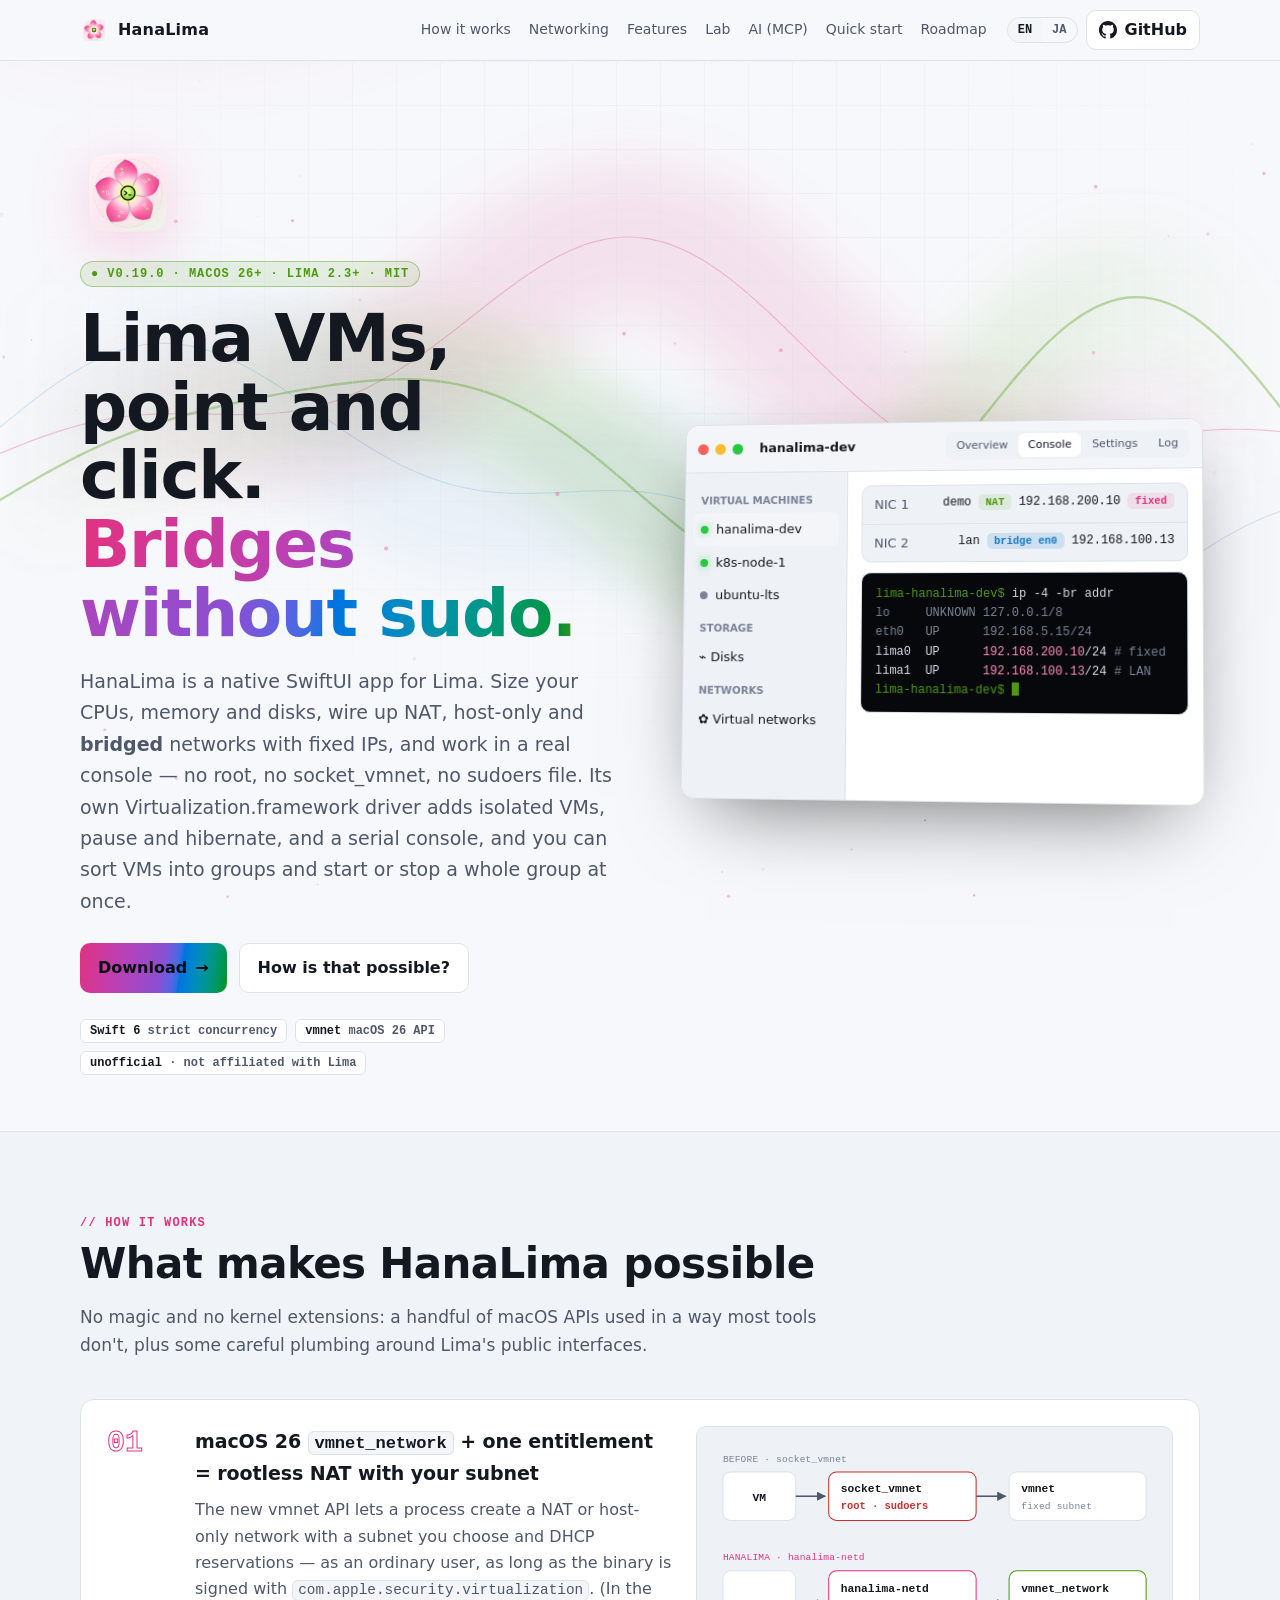
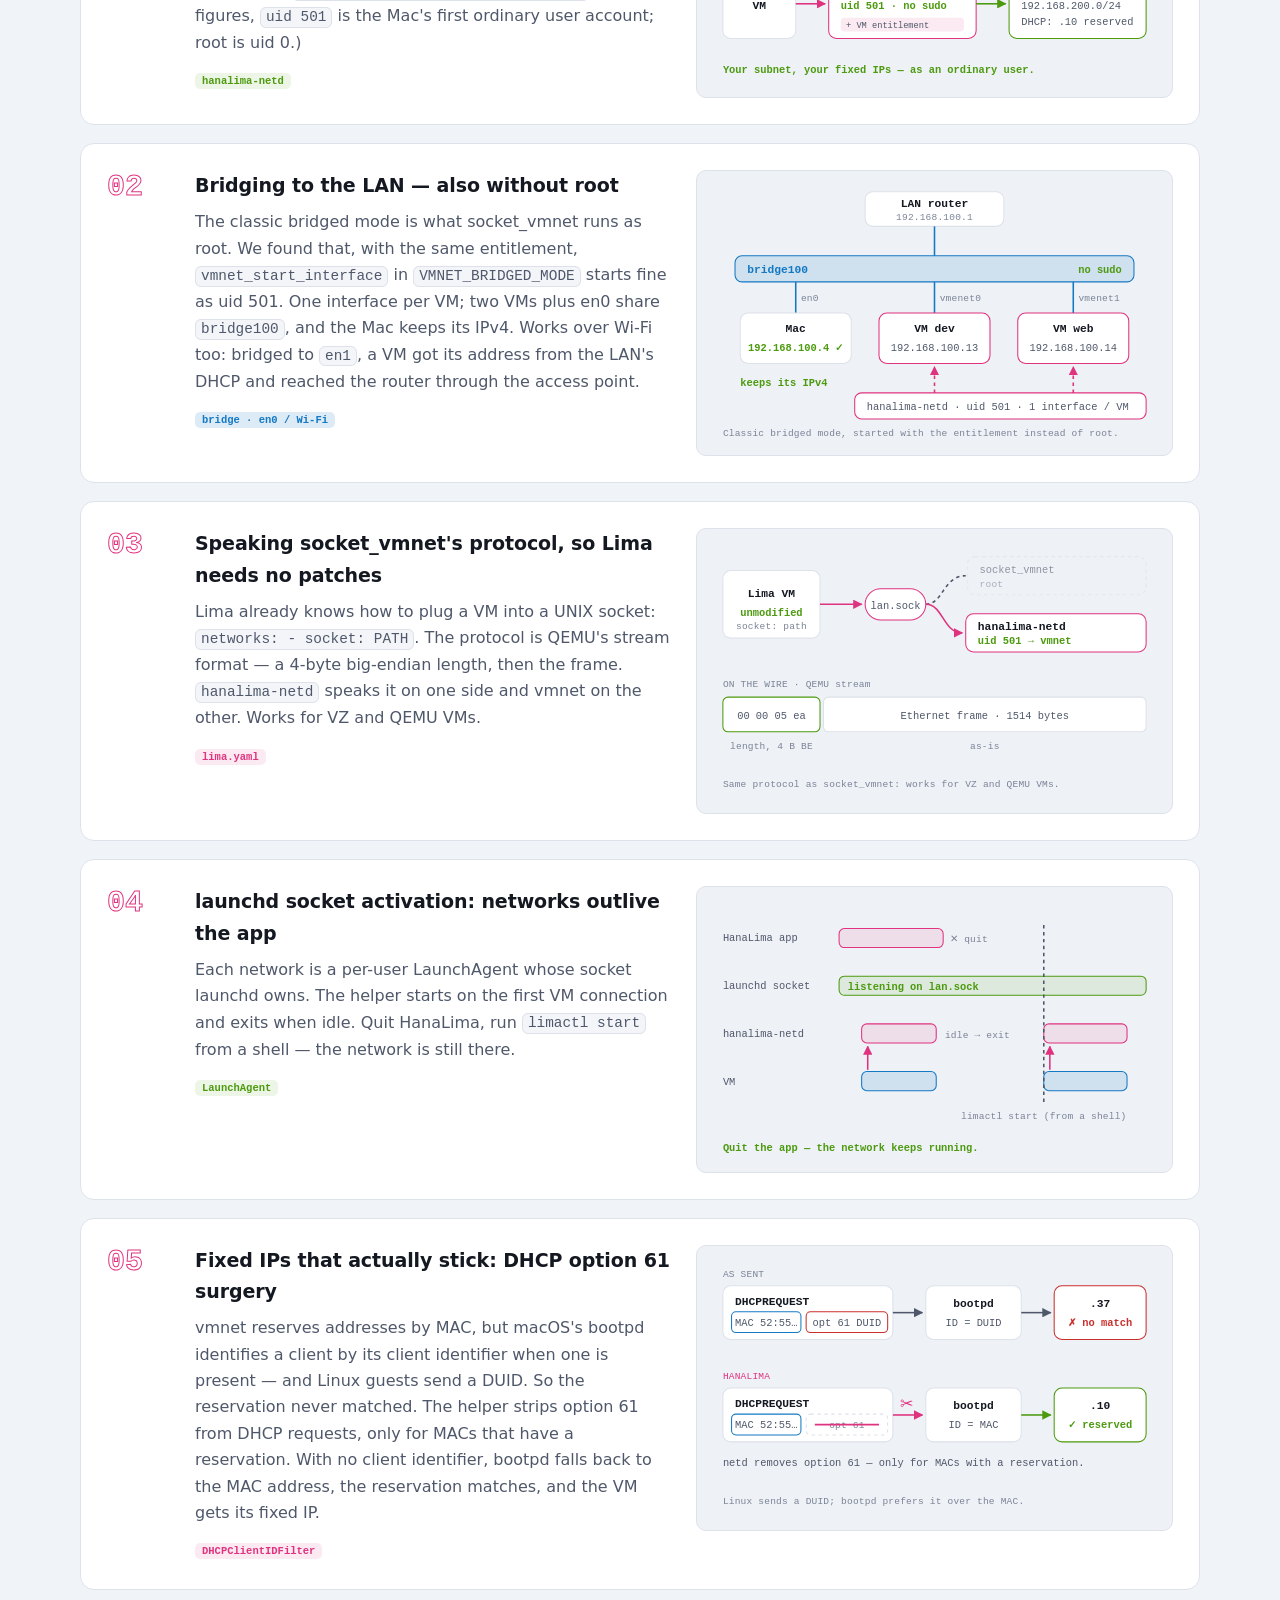
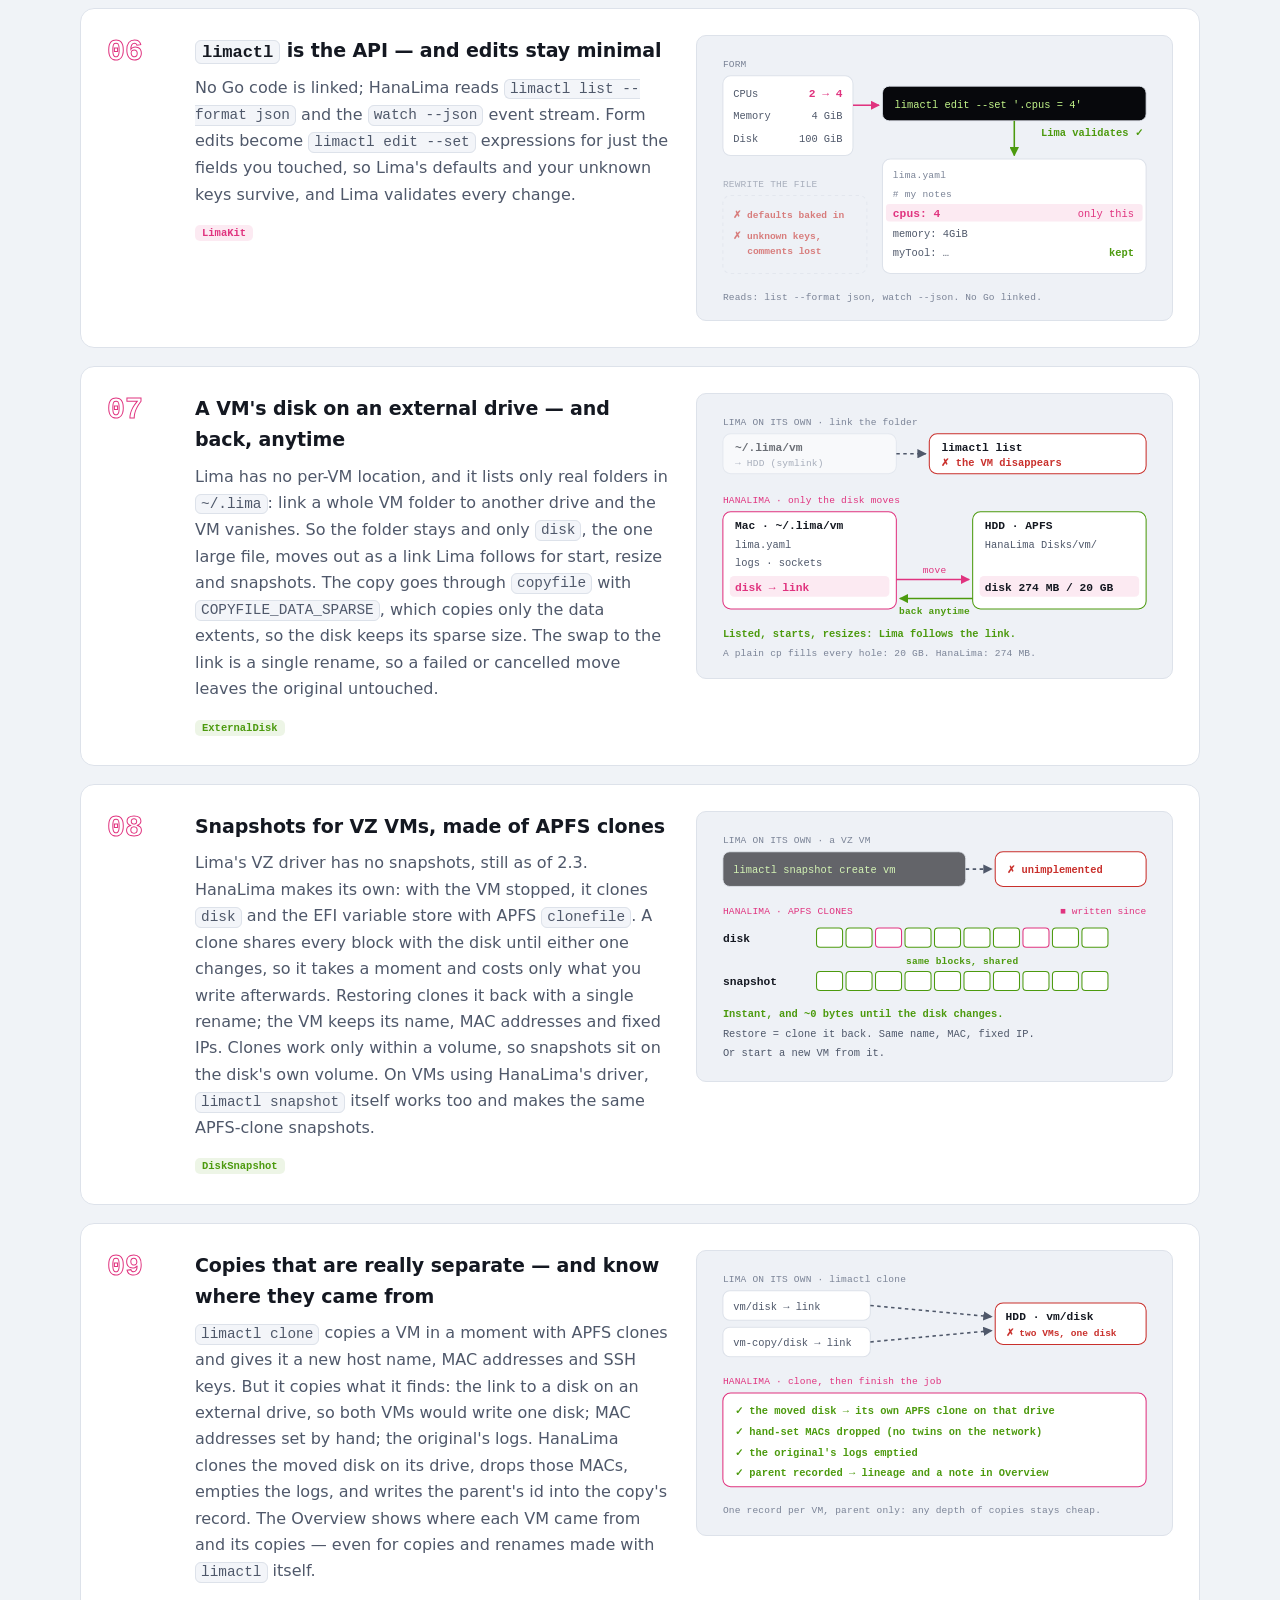
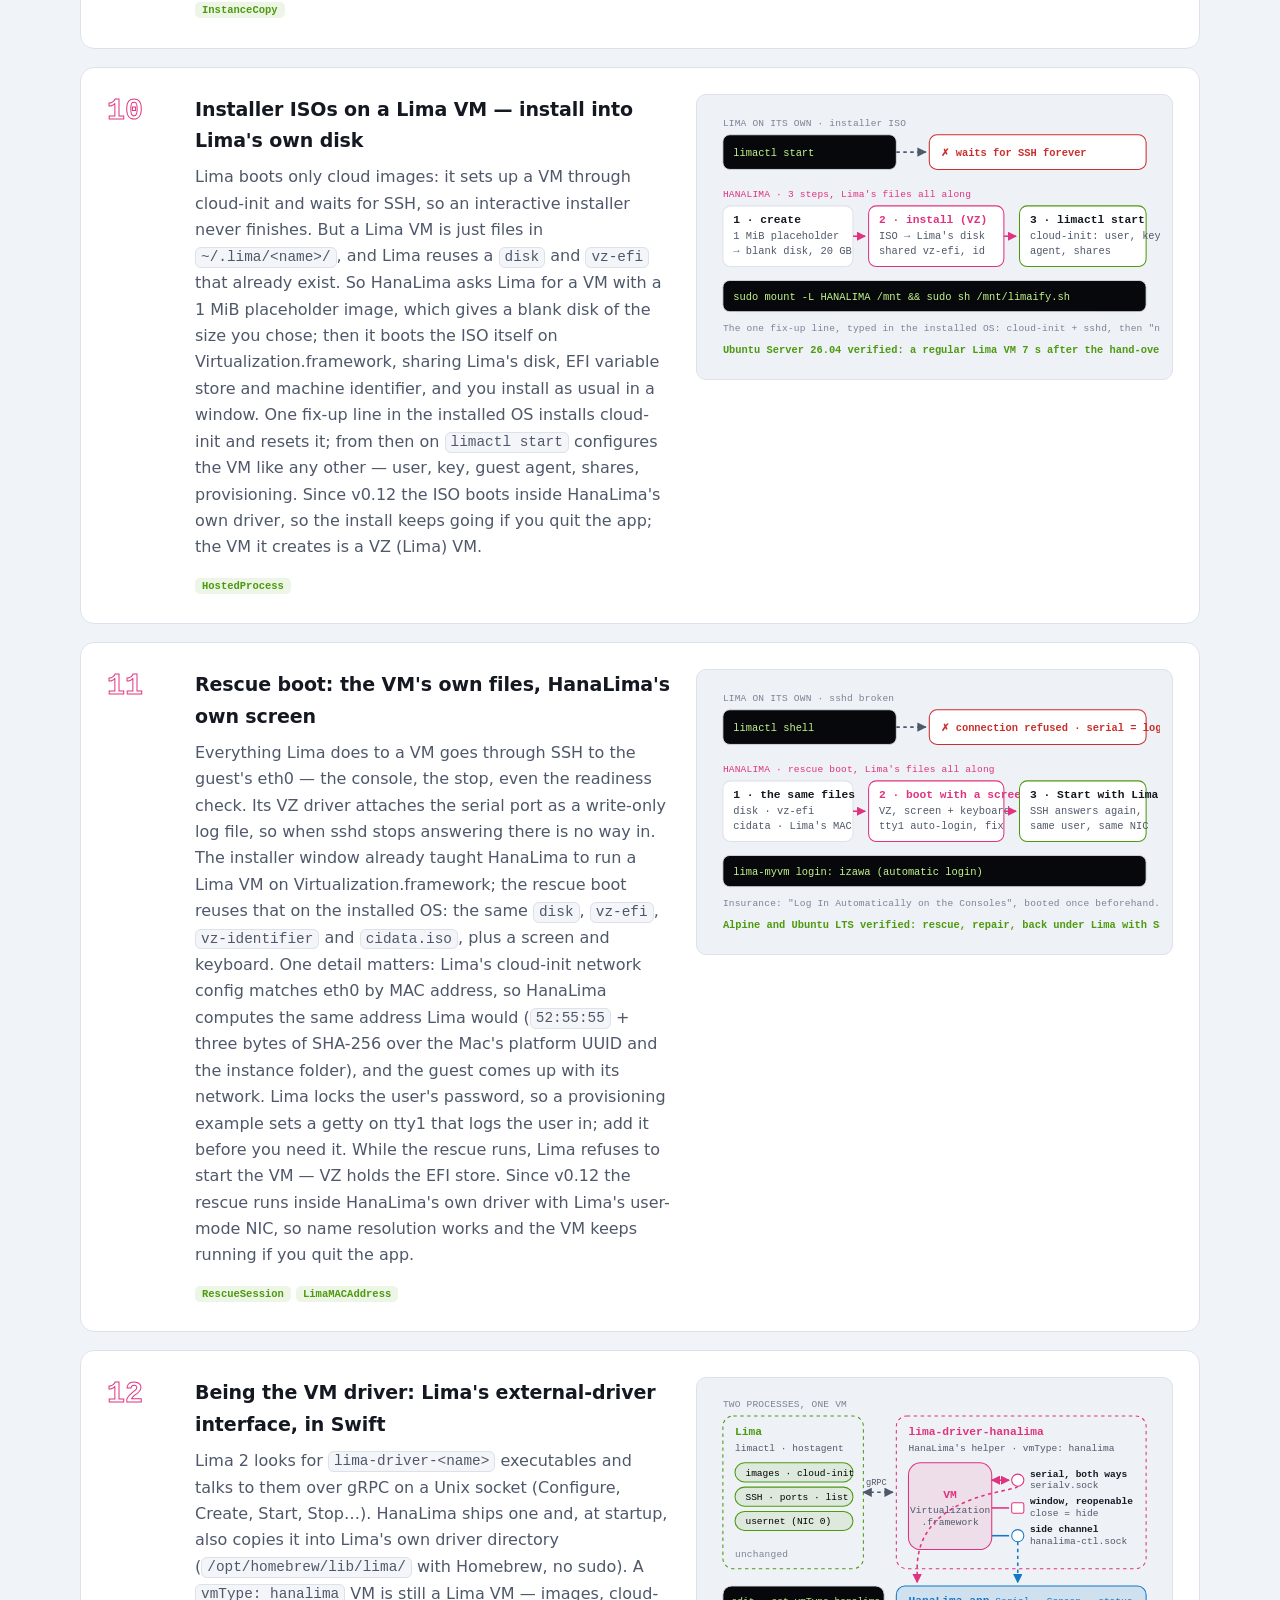
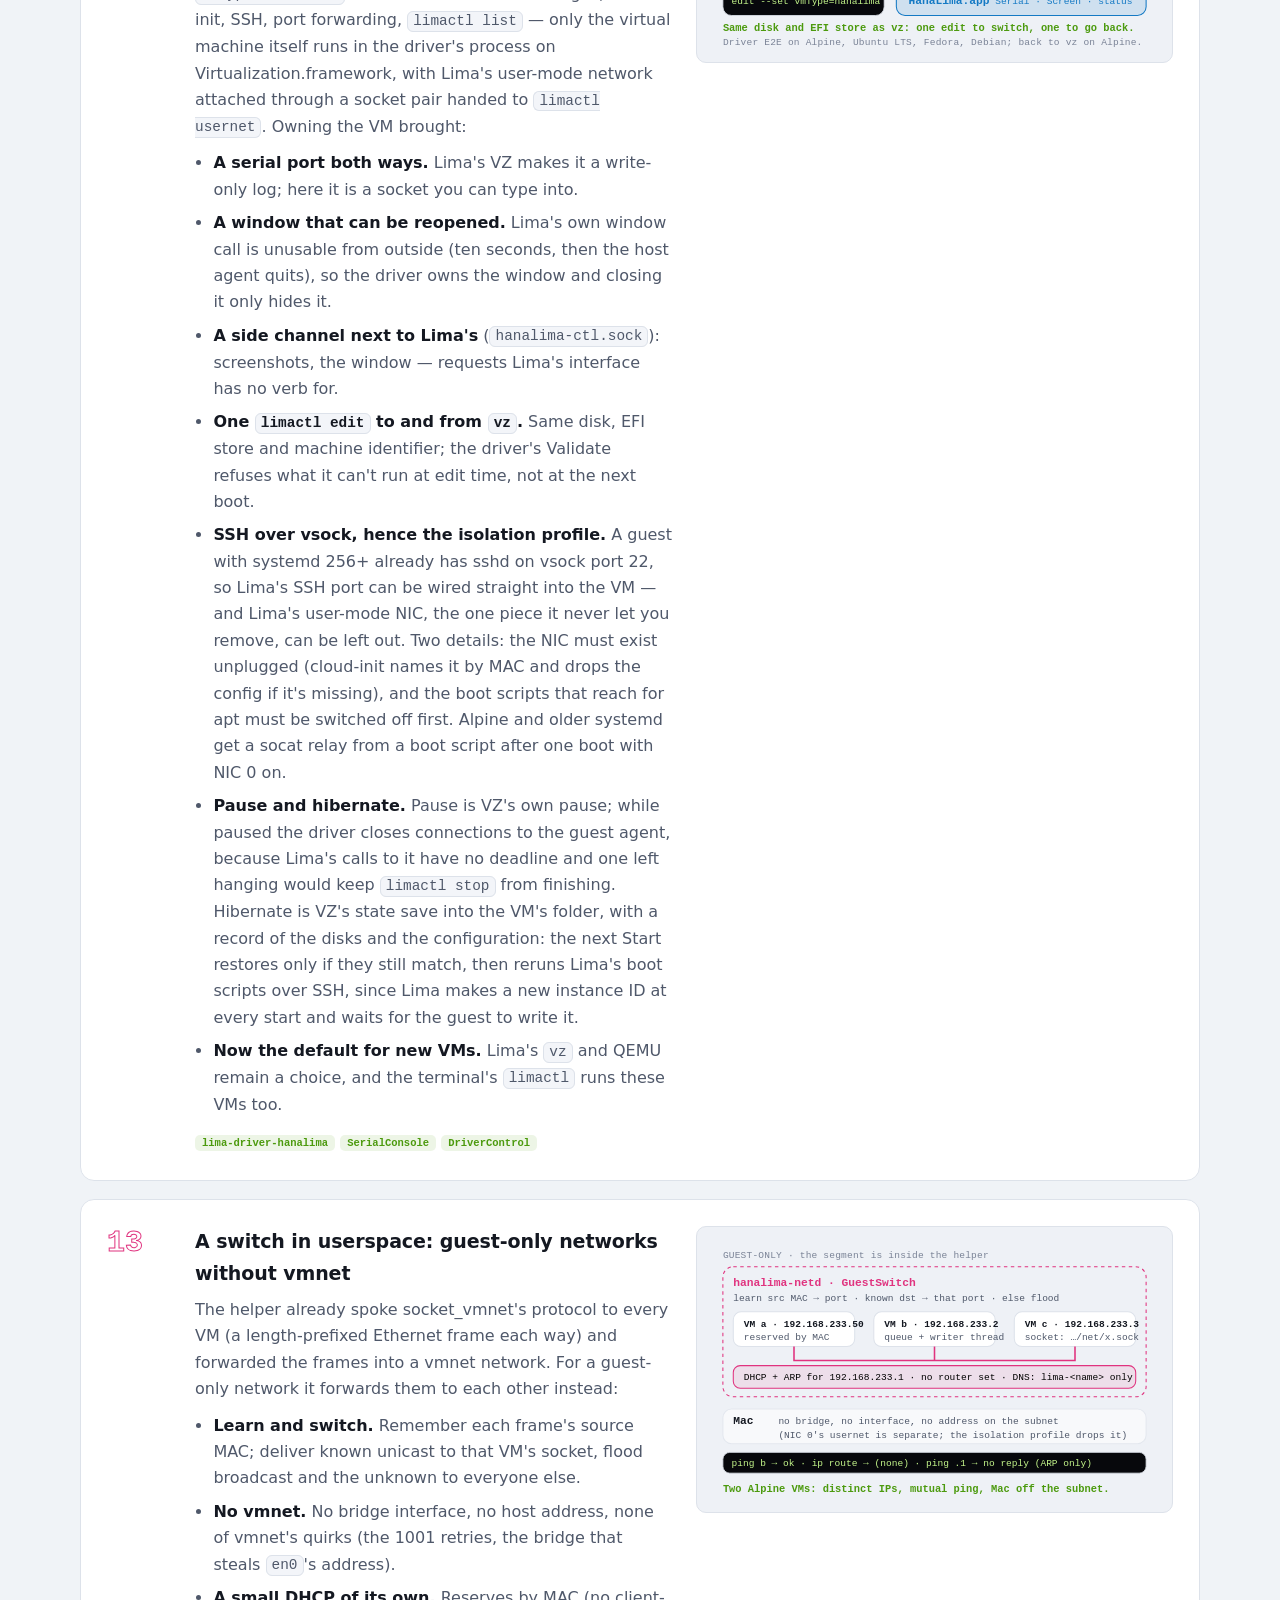
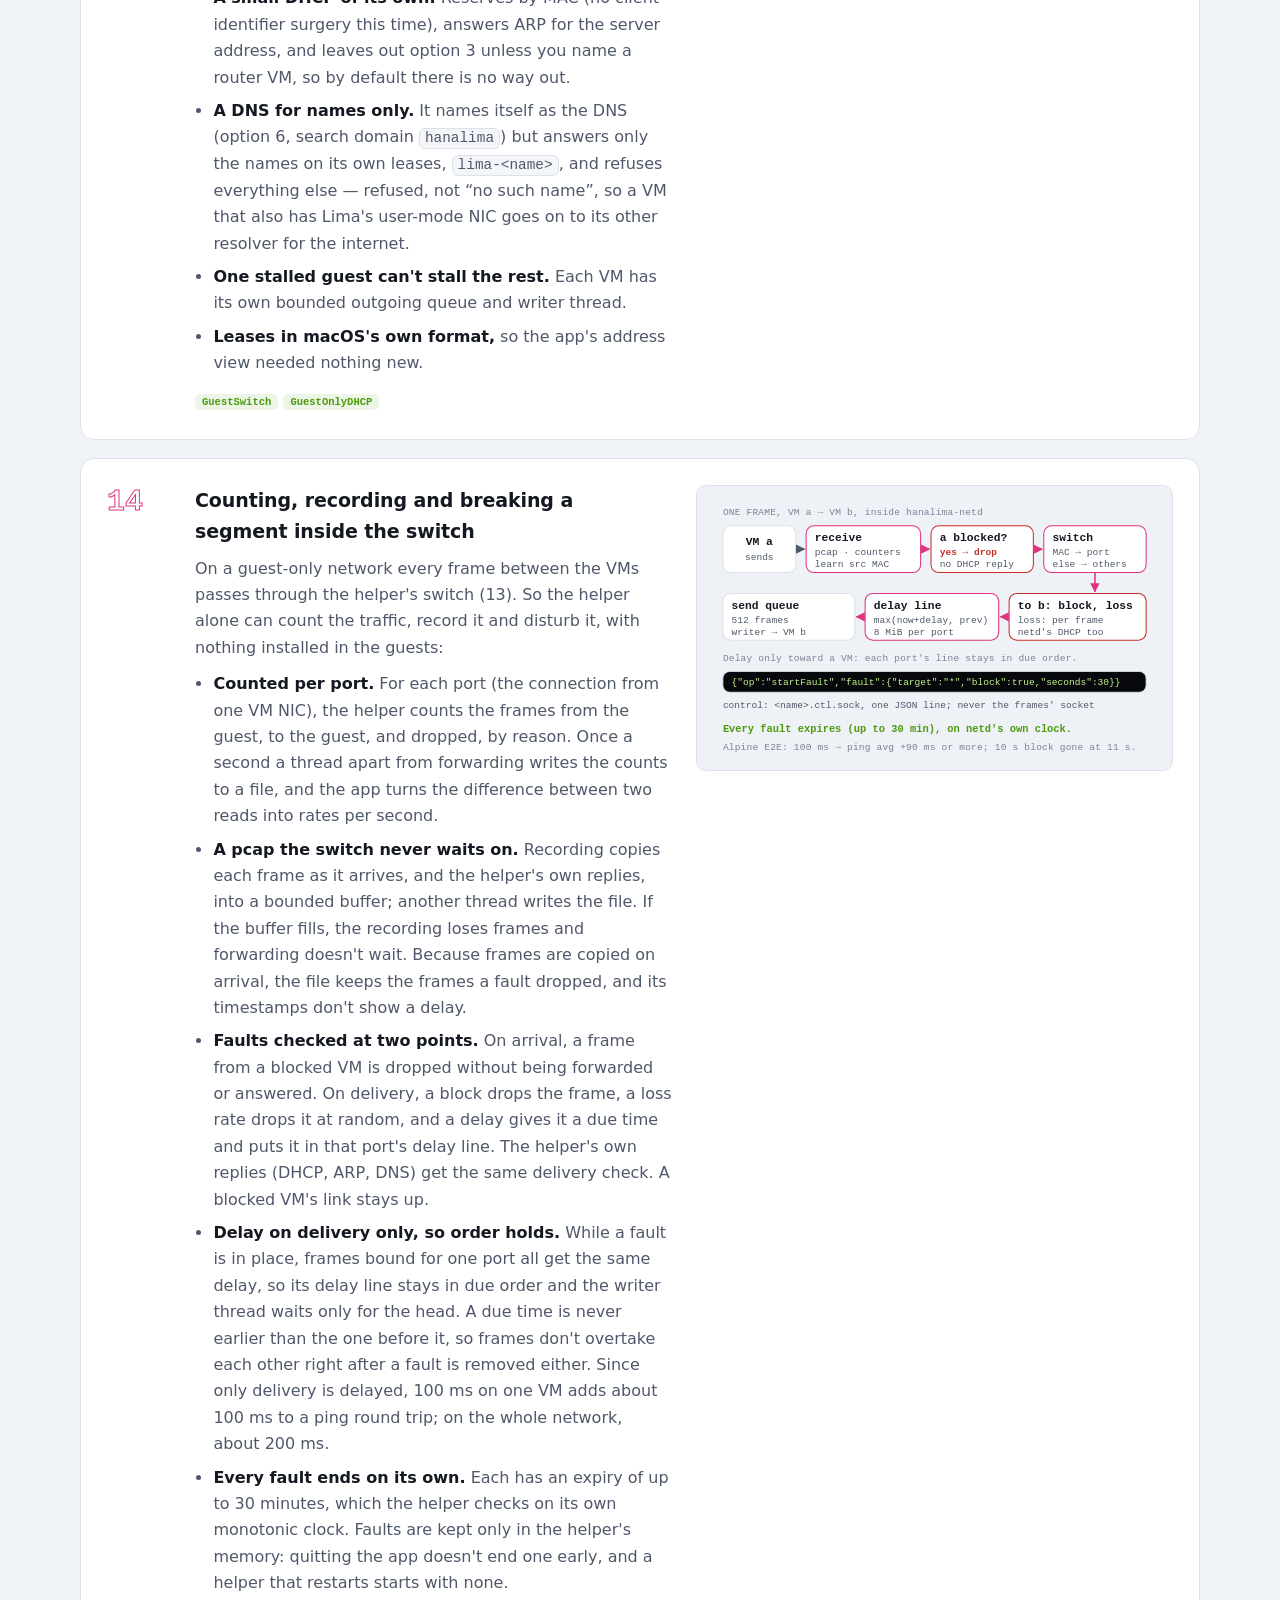
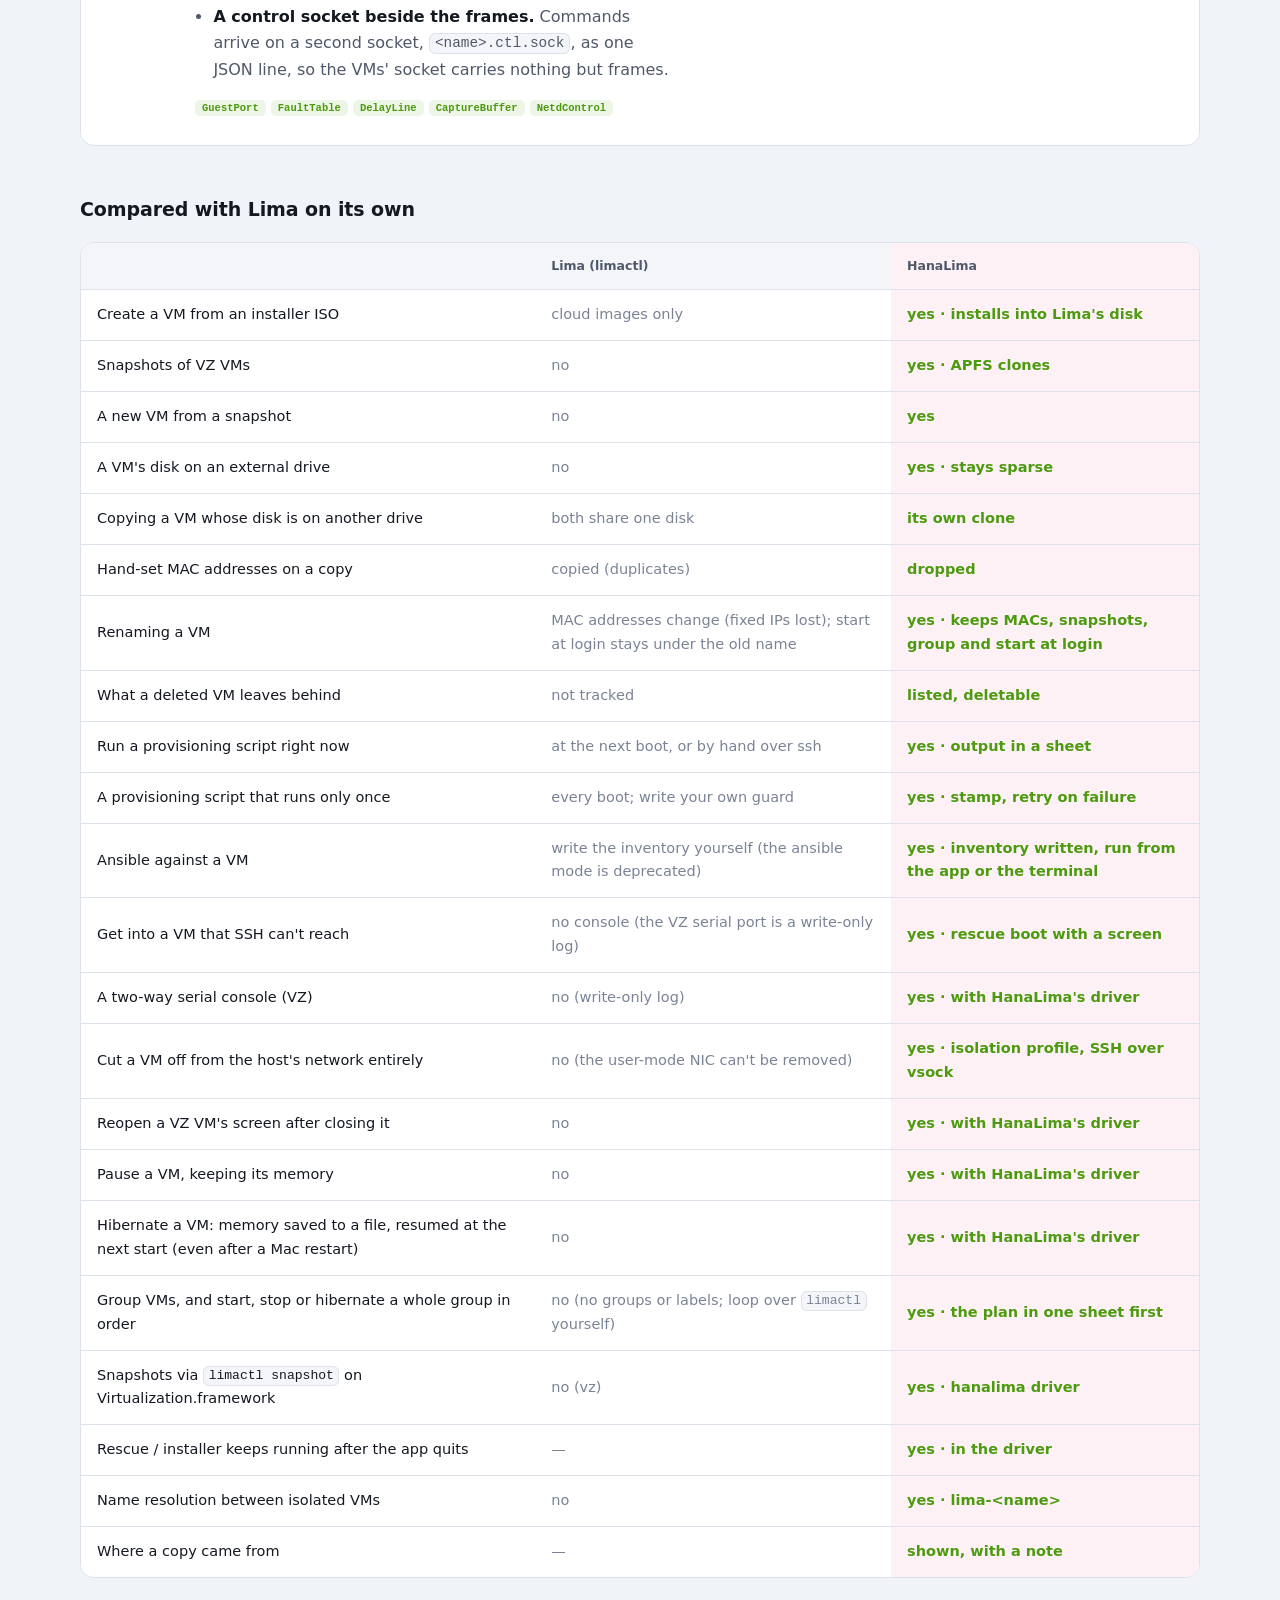
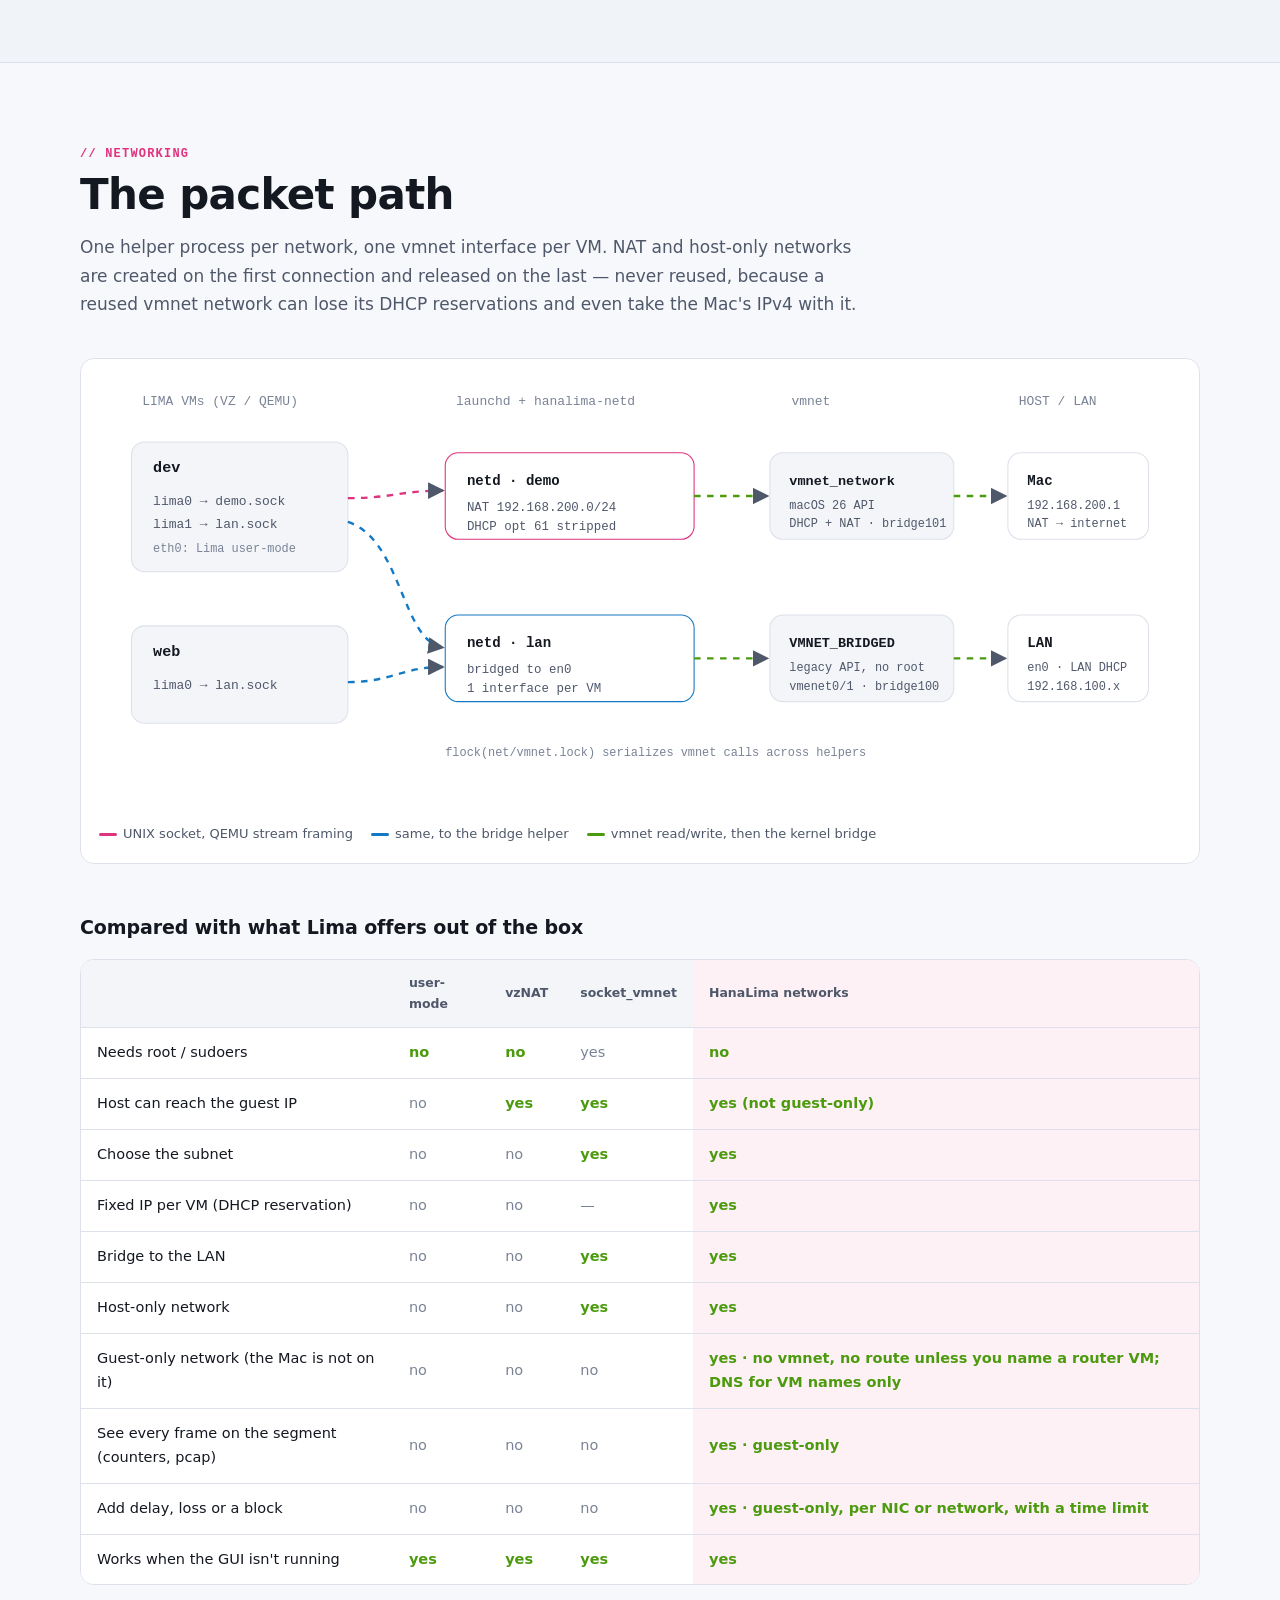
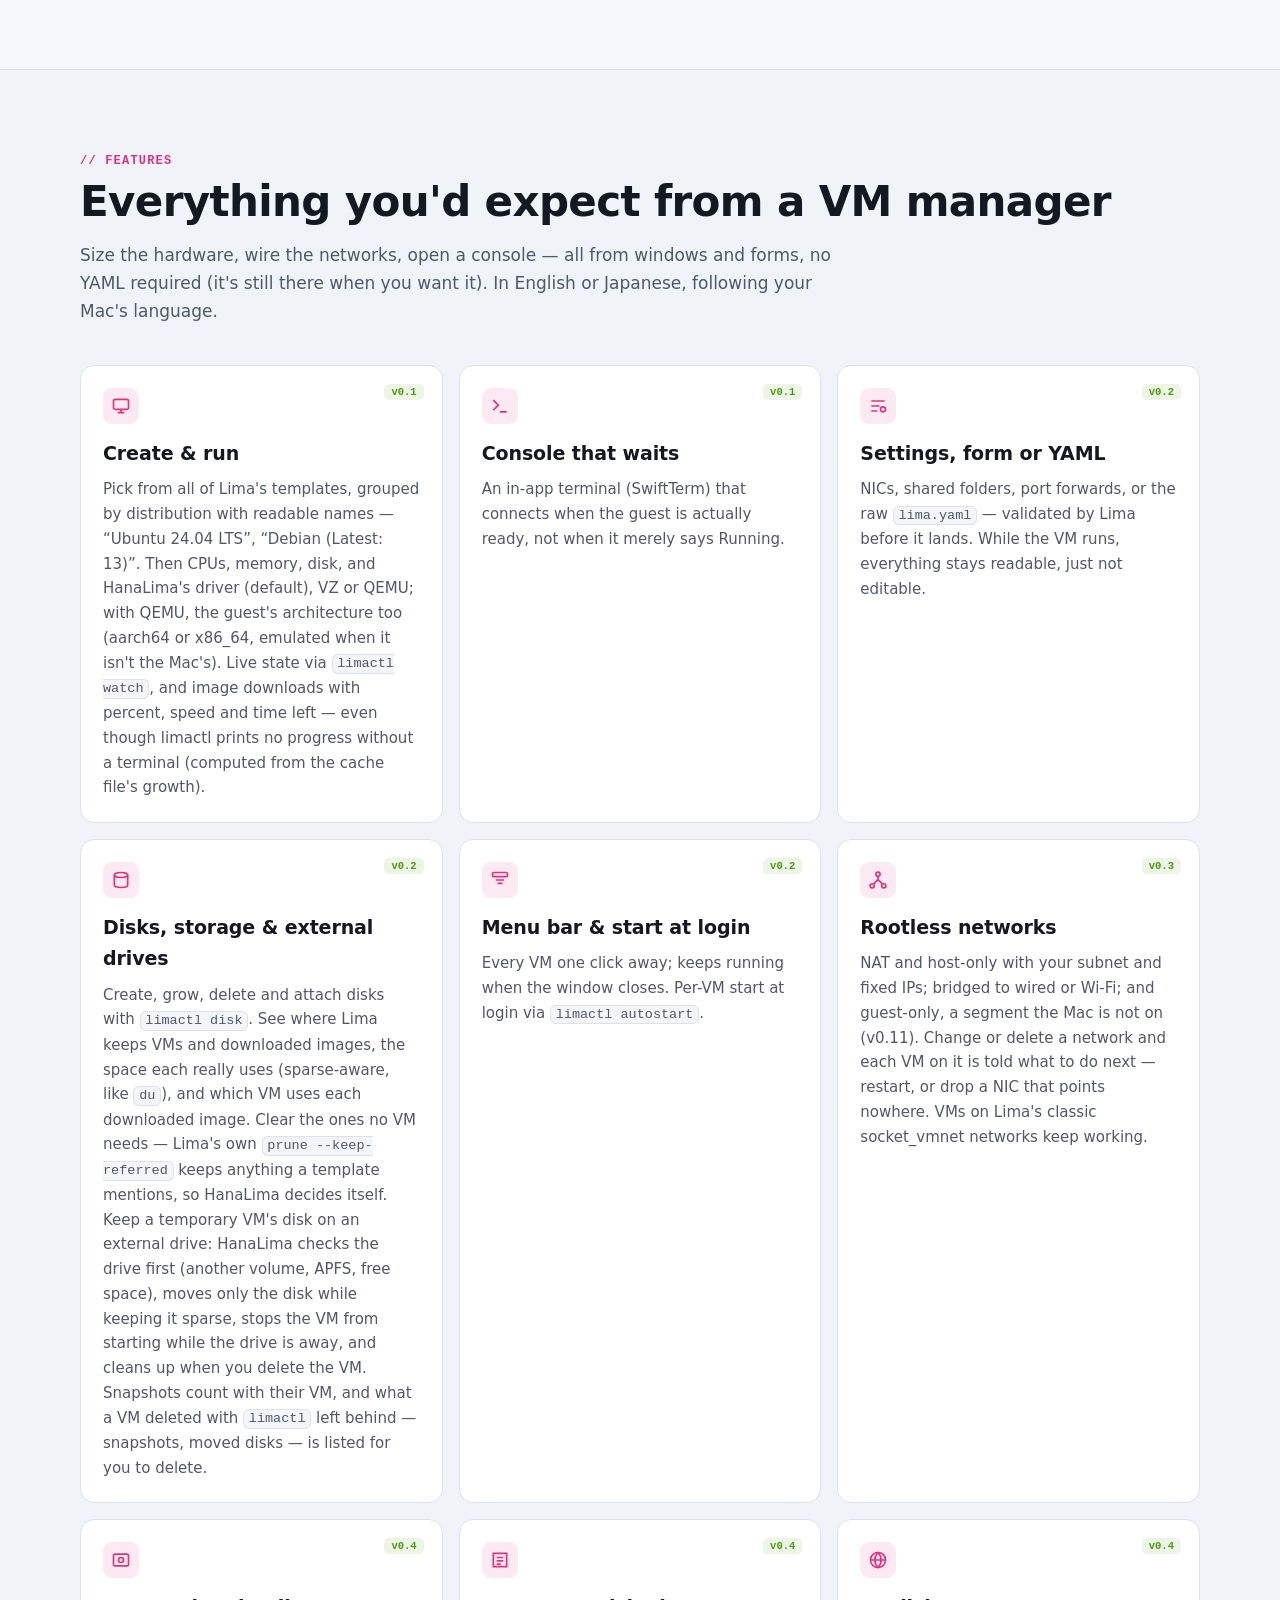
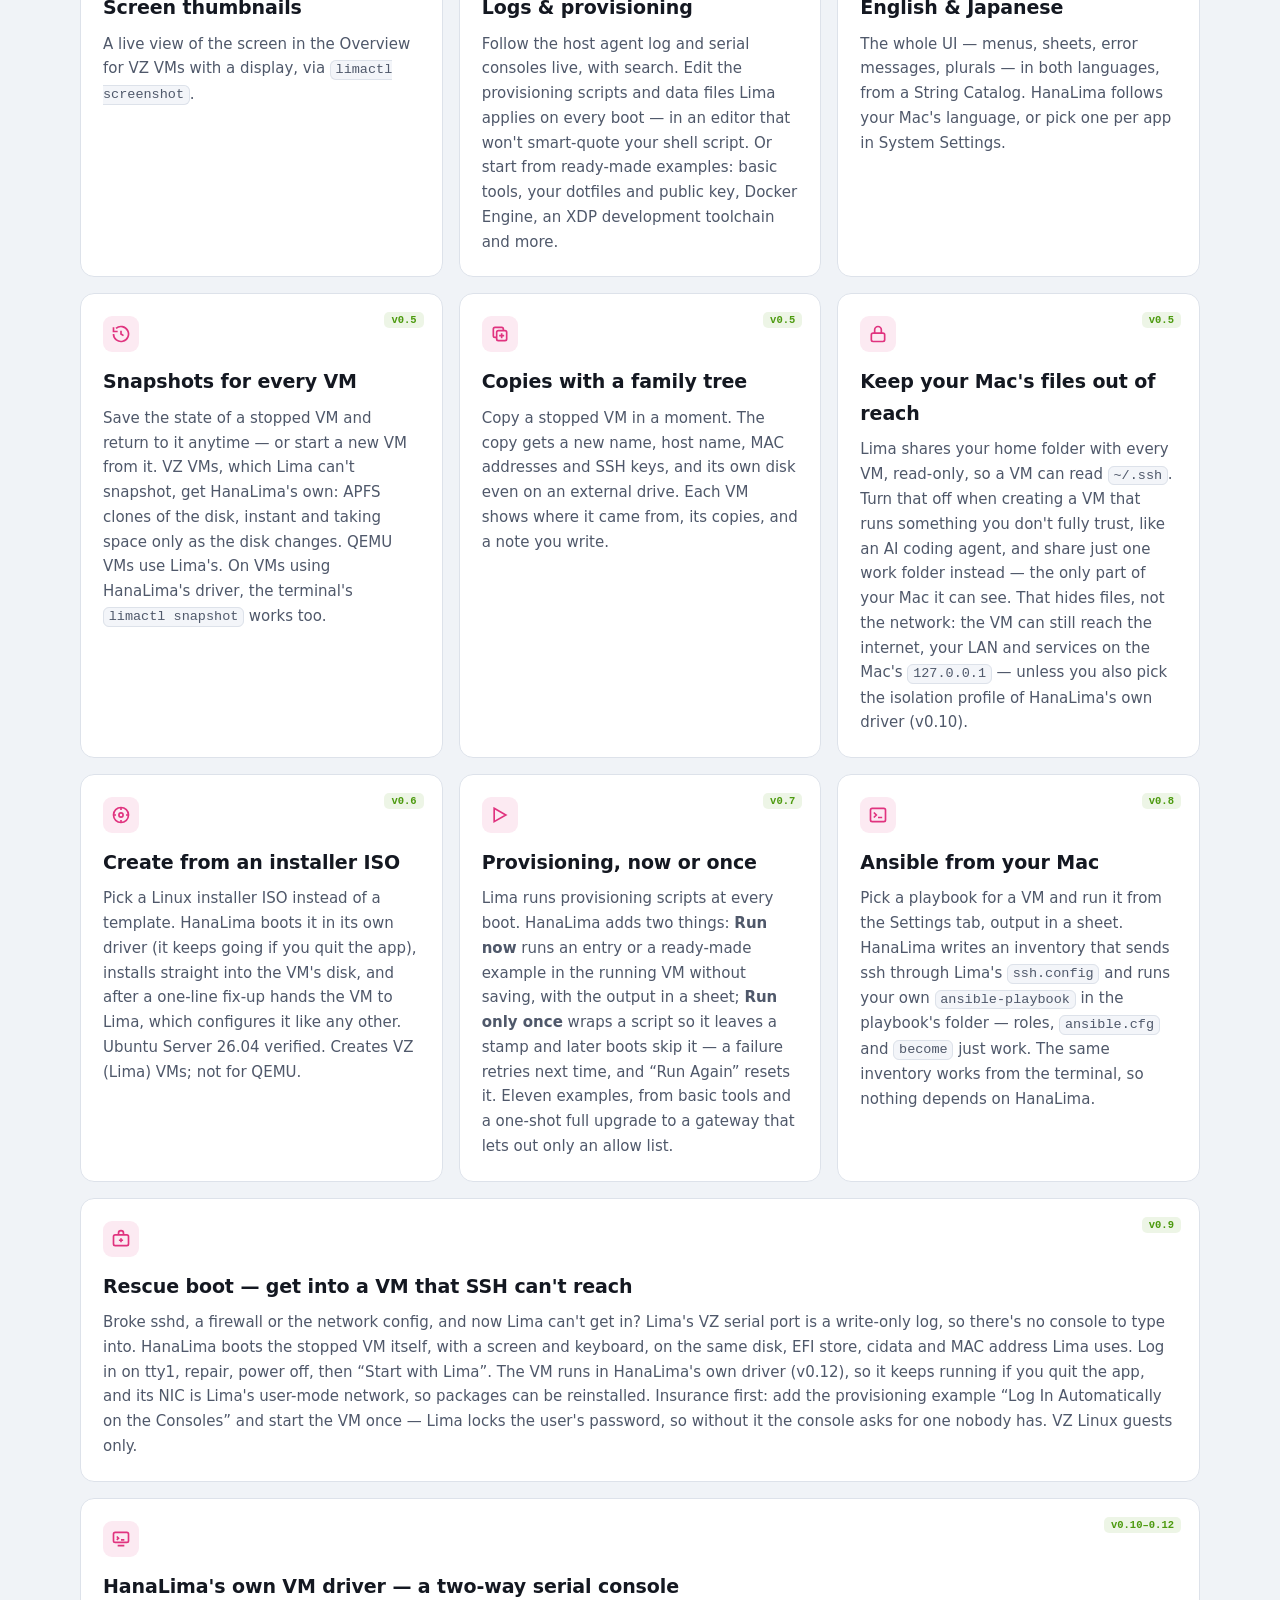
==== commit 4a1d626a: "Site: v0.19 — USB devices passed to a VM Co-Authored-By: Claude Opus 5.5 <noreply@anthropic.com>" ====
--- a/index.html
+++ b/index.html
@@ -63,7 +63,7 @@
   <div class="wrap hero-grid">
     <div>
       <img class="hero-icon" src="assets/img/icon-512.png" width="96" height="96" alt="HanaLima icon">
-      <span class="eyebrow">● v0.18.0 · macOS 26+ · Lima 2.3+ · MIT</span>
+      <span class="eyebrow">● v0.19.0 · macOS 26+ · Lima 2.3+ · MIT</span>
       <h1>
         <span class="en">Lima VMs,<br>point and click.<br><span class="grad">Bridges without sudo.</span></span>
         <span class="ja"><span class="nb">Lima の VM を</span><br><span class="nb">GUI でかんたんに。</span><br><span class="grad"><span class="nb">ブリッジも</span><span class="nb">sudo なしで。</span></span></span>
@@ -542,7 +542,7 @@
           <li><span class="en"><strong>A two-way serial console</strong> (Console tab → “Serial”): with the console auto-login example, a second way into a VM whose sshd is broken.</span><span class="ja"><strong>双方向のシリアルコンソール</strong>（コンソールタブの「シリアル」）: コンソール自動ログインの例と合わせて、sshd が壊れた VM に入るもう 1 つの手段になります。</span></li>
           <li><span class="en"><strong>A screen you can close and reopen,</strong> and thumbnails without <code>limactl screenshot</code>. The screen can't take a paste from the Mac's clipboard (a Virtualization.framework limit).</span><span class="ja"><strong>閉じても開き直せる画面</strong>と、<code>limactl screenshot</code> を使わずに表示するサムネイル。Virtualization.framework の制約で、画面には Mac のクリップボードから貼り付けられません。</span></li>
           <li><span class="en"><strong>SSH over vsock and the isolation profile:</strong> leave Lima's user-mode NIC out and the VM loses the route that NIC gave it to the internet, your LAN and the Mac's <code>127.0.0.1</code>; it reaches only what the NICs you add lead to, while SSH, the guest agent and port forwarding keep working. Native with systemd 256+ (Ubuntu 24.10+, Fedora 41+); Alpine and older systemd get a socat relay after one boot with NIC 0 on. “Create as an isolated VM” sets it all with one switch.</span><span class="ja"><strong>vsock の SSH と隔離プロファイル:</strong> Lima のユーザーモード NIC を外すと、その NIC を通るインターネット・LAN・Mac の <code>127.0.0.1</code> への経路がなくなり、VM から届くのは追加した NIC の接続先だけになります。SSH・ゲストエージェント・ポート転送は引き続き使えます。systemd 256 以降（Ubuntu 24.10 以降、Fedora 41 以降）は追加設定なしで対応。Alpine や古い systemd は NIC 0 付きの初回起動で socat の中継が入ります。「隔離した仮想マシンとして作る」のスイッチ 1 つでまとめて設定できます。</span></li>
-          <li><span class="en"><strong>Everything else as with Lima:</strong> Rosetta, <code>lima:</code> networks (socket_vmnet, user-v2), <code>limactl snapshot</code> (the same APFS-clone snapshots as the app), and the terminal's <code>limactl</code>, because HanaLima places the driver where Lima looks for drivers.</span><span class="ja"><strong>ほかの機能は Lima と同じ:</strong> Rosetta、<code>lima:</code> ネットワーク（socket_vmnet、user-v2）、<code>limactl snapshot</code>（アプリと同じ APFS クローン）、ターミナルの <code>limactl</code> が使えます。ターミナルから使えるのは、HanaLima がドライバーを Lima の探す場所にコピーしておくためです。</span></li>
+          <li><span class="en"><strong>Everything else as with Lima:</strong> Rosetta, <code>lima:</code> networks (socket_vmnet, user-v2), <code>limactl snapshot</code> (the same APFS-clone snapshots as the app), and the terminal's <code>limactl</code>, because HanaLima places a link to the driver where Lima looks for drivers.</span><span class="ja"><strong>ほかの機能は Lima と同じ:</strong> Rosetta、<code>lima:</code> ネットワーク（socket_vmnet、user-v2）、<code>limactl snapshot</code>（アプリと同じ APFS クローン）、ターミナルの <code>limactl</code> が使えます。ターミナルから使えるのは、HanaLima が Lima の探す場所にドライバーへのリンクを置いておくためです。</span></li>
           <li><span class="en"><strong>Pause and hibernate:</strong> pause keeps the memory and resumes at once; hibernate saves it into the VM's folder and powers off, freeing the Mac's memory, and the next start carries on from there, even after a Mac restart or from start at login. A VM whose settings or disks changed in between doesn't resume onto them; HanaLima asks whether to discard the saved state.</span><span class="ja"><strong>一時停止と休止:</strong> 一時停止はメモリを持ったまま止め、すぐに再開できます。休止はメモリの内容を VM のフォルダに保存して電源を切るので Mac のメモリが空き、次の起動でその続きから動きます。Mac を再起動したあとでも、ログイン時の自動起動でも同じです。休止のあとに設定やディスクを変えた VM はそのまま再開せず、保存した状態を捨てるかを尋ねます。</span></li>
           <li><span class="en"><strong>Rescue boot and the ISO installer run in this driver too,</strong> so they survive quitting the app.</span><span class="ja"><strong>救出起動と ISO のインストールもこのドライバーで動く</strong>ので、アプリを終了しても続きます。</span></li>
           <li><span class="en">A Mac without HanaLima can't start these VMs. Verified on Alpine, Ubuntu LTS, Fedora and Debian. Follows the driver interface of Lima 2.3 (v0.13), including its snapshot list and the guest's SSH host key that Lima now pins on the first boot.</span><span class="ja">HanaLima の無い Mac ではこの VM は起動できません。Alpine・Ubuntu LTS・Fedora・Debian で確認済み。Lima 2.3 のドライバーのインターフェースに対応しています（v0.13）。スナップショットの一覧の形式と、Lima が最初の起動で記録するようになったゲストの SSH のホスト鍵にも合わせています。</span></li>
@@ -572,6 +572,11 @@
         <div class="icon"><svg viewBox="0 0 24 24" fill="none" stroke="currentColor" stroke-width="2"><path d="M3 12h4l2-5 4 10 2-5h6"/></svg></div>
         <h3><span class="en">Watch a guest-only network and add faults</span><span class="ja">ゲスト専用ネットワークの観測と障害</span></h3>
         <p><span class="en">See the frames on a guest-only network from the network's side: there, HanaLima's helper relays every frame between the VMs. Select the network on the map for each NIC's frames per second and the frames dropped, by reason; <strong>Record Packets…</strong> saves all of the network's traffic to a pcap file. You can add faults too: a delay, a loss rate or a block on one VM's NIC or the whole network, for up to 30 minutes. During a block the guest's link stays up and only the frames stop. Use it to see how a program running in a guest handles a slow network or a peer that doesn't answer. A fault ends when its time is up.</span><span class="ja">ゲスト専用ネットワークを流れるフレームを、ネットワークの側から見られます。このネットワークでは、HanaLima のヘルパーが VM のあいだのフレームをすべて中継しているためです。構成図でネットワークを選ぶと、NIC ごとの毎秒のフレーム数と、落としたフレームの数が理由ごとに出ます。「パケットを記録…」を押すと、ネットワーク全体の通信を pcap のファイルに保存します。障害も入れられます。対象は VM の NIC かネットワーク全体で、遅延・損失・遮断を最長 30 分まで指定できます。遮断のあいだもゲストのリンクは上がったままで、フレームだけが届きません。ゲストで動かすプログラムが、遅い通信や応答のない相手をどう扱うかを確かめるのに使えます。障害は期限が来ると外れます。</span></p>
+      </div>
+      <div class="card reveal wide"><span class="status done">v0.19</span>
+        <div class="icon"><svg viewBox="0 0 24 24" fill="none" stroke="currentColor" stroke-width="2"><rect x="8" y="2" width="8" height="7" rx="1"/><path d="M10 5h1M13 5h1"/><path d="M7 9h10v9a3 3 0 0 1-3 3h-4a3 3 0 0 1-3-3z"/></svg></div>
+        <h3><span class="en">USB devices from the Mac, passed to a VM</span><span class="ja">Mac の USB 機器を VM に渡す</span></h3>
+        <p><span class="en">Plug a USB memory stick into the Mac and give it to a VM as a device, not as shared files: the guest finds it on its USB bus and gets <code>/dev/sdX</code>, so it can partition, format or read it raw. Choose the one VM that receives USB devices with a switch in its Overview tab, start it, and pick the device in the menu bar's <strong>Virtual Machine Accessories</strong> (“Use with HanaLima”). While it is passed through the Mac can't use it; “Use with This Mac” gives it back, and the Mac mounts it again as if it had just been plugged in. The VM keeps the device across a pause and lets it go when it stops or hibernates. Built on macOS 27's USB passthrough in Virtualization.framework, so it needs macOS 27, a VM on HanaLima's driver, and the released build (claiming USB devices takes Apple's entitlement, which a build of your own doesn't have). Verified with a USB stick on Ubuntu 26.04.</span><span class="ja">Mac に挿した USB メモリを、ファイルの共有ではなく機器として VM に渡せます。ゲストの USB のバスに機器が現れて <code>/dev/sdX</code> になるので、パーティションを切る、フォーマットする、生のまま読むといったことができます。受け取る VM を 1 台、概要タブの切り替えで選んで起動し、メニューバーの「<strong>仮想マシンアクセサリ</strong>」でその機器を「HanaLima で使用」にします。渡している間は Mac から使えません。「“このMac” で使用」にすると、挿したときと同じように Mac にマウントし直されます。一時停止の間は渡したままで、停止や休止で手放します。macOS 27 の Virtualization.framework の USB パススルーを使うので、macOS 27、HanaLima のドライバーの VM、配布しているビルドが要ります（USB 機器を受け取るには Apple の entitlement が要り、自分でビルドしたものには付きません）。Ubuntu 26.04 と USB メモリで確認済み。</span></p>
       </div>
       <div class="card reveal wide"><span class="status later"><span class="en">later</span><span class="ja">将来</span></span>
         <div class="icon"><svg viewBox="0 0 24 24" fill="none" stroke="currentColor" stroke-width="2"><path d="M12 3l7 3v6c0 4.5-3 7.5-7 9-4-1.5-7-4.5-7-9V6z"/><path d="M9 12l2 2 4-4"/></svg></div>
@@ -807,6 +812,8 @@
         <ul><li><span class="en">Network map</span><span class="ja">構成図</span></li><li><span class="en">Reachability on the map</span><span class="ja">構成図で疎通を確認</span></li><li><span class="en">Guest-only counters and pcap</span><span class="ja">ゲスト専用の数と pcap</span></li><li><span class="en">Delay, loss and block</span><span class="ja">遅延・損失・遮断</span></li></ul></div>
       <div class="milestone done"><div class="bar"></div><h3>v0.18</h3>
         <ul><li><span class="en">Map and traffic for AI</span><span class="ja">構成図と通信を AI が読む</span></li><li><span class="en">Start logs for AI</span><span class="ja">起動のログを AI に渡す</span></li><li><span class="en">Examples and port forwards in a build</span><span class="ja">構築で例とポート転送</span></li><li><span class="en">Copies and existing networks via AI</span><span class="ja">AI から複製と既存のネットワーク</span></li></ul></div>
+      <div class="milestone done"><div class="bar"></div><h3>v0.19</h3>
+        <ul><li><span class="en">USB devices to a VM</span><span class="ja">USB 機器を VM に渡す</span></li></ul></div>
       <div class="milestone later"><div class="bar"></div><h3><span class="en">Release · later</span><span class="ja">配布 · 将来</span></h3>
         <ul><li><span class="en">Auto-update</span><span class="ja">自動アップデート</span></li><li><span class="en">Bundled limactl</span><span class="ja">limactl の同梱</span></li></ul></div>
     </div>
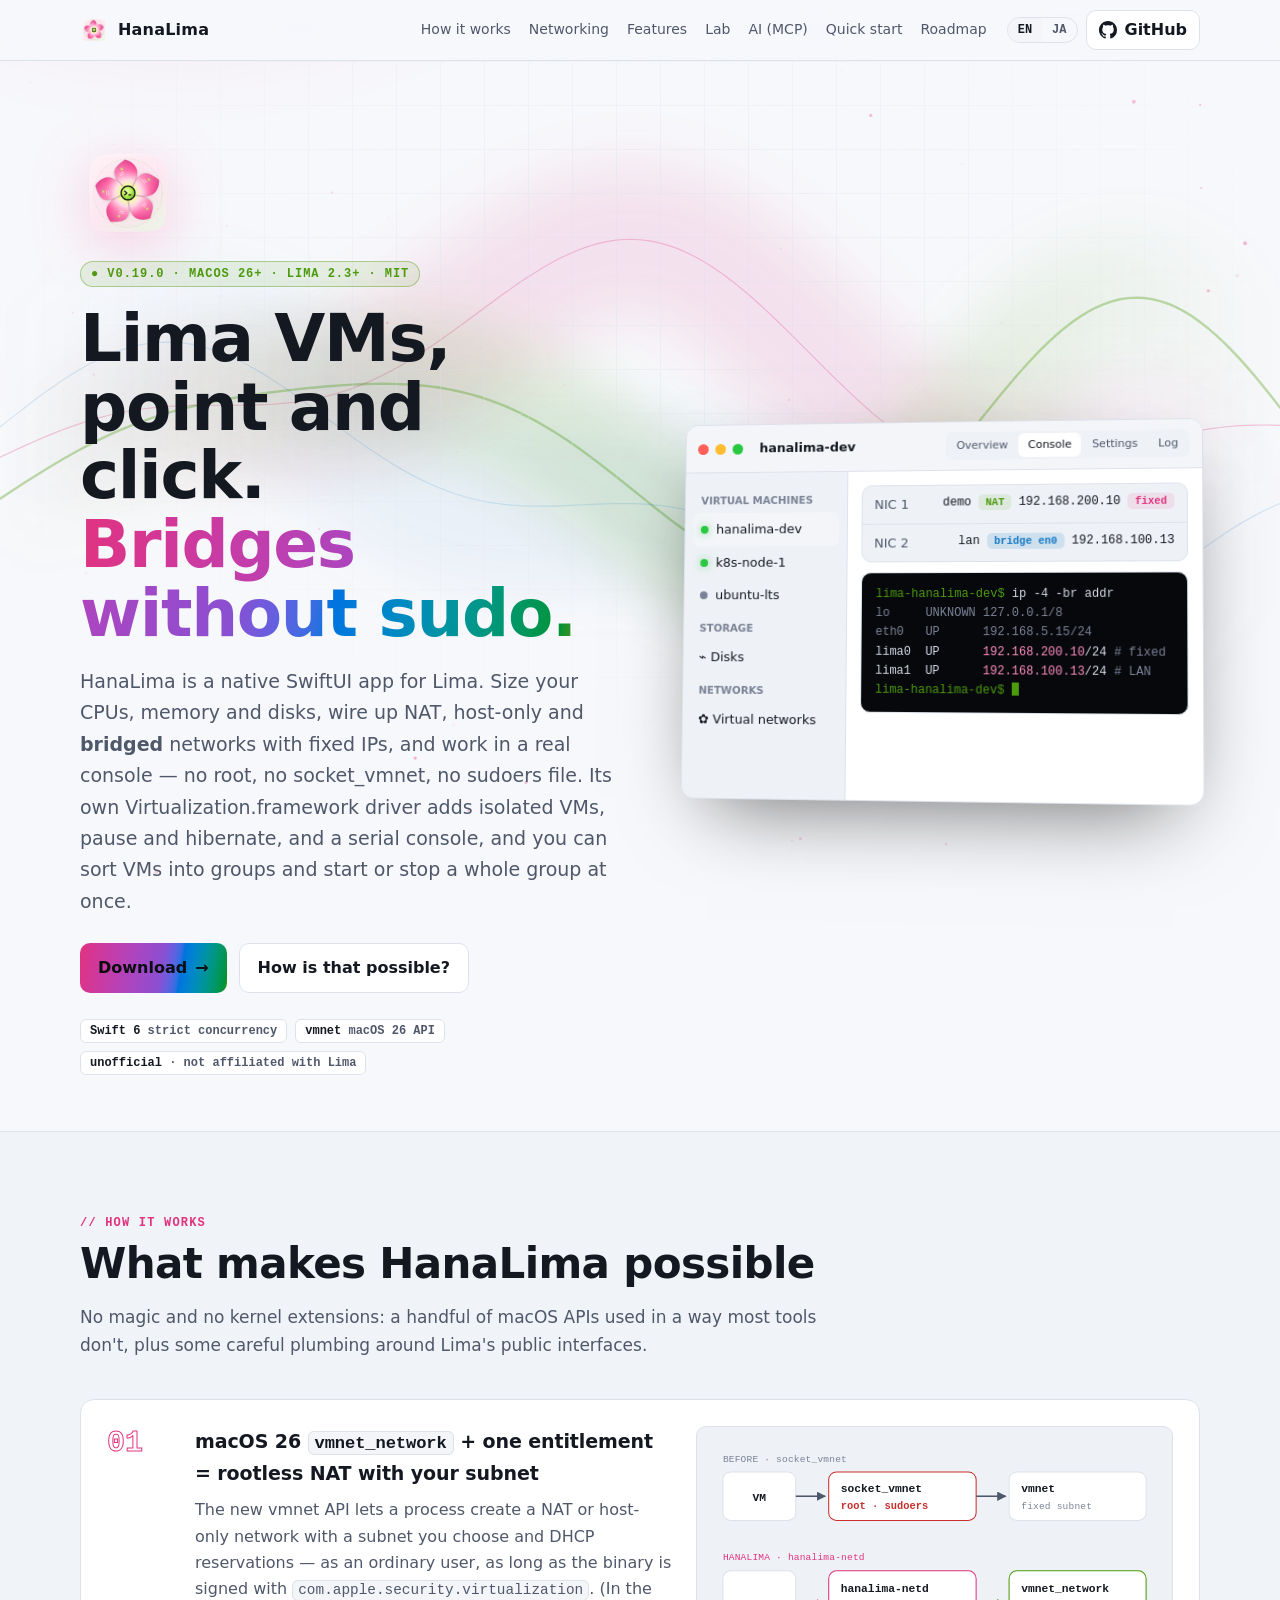
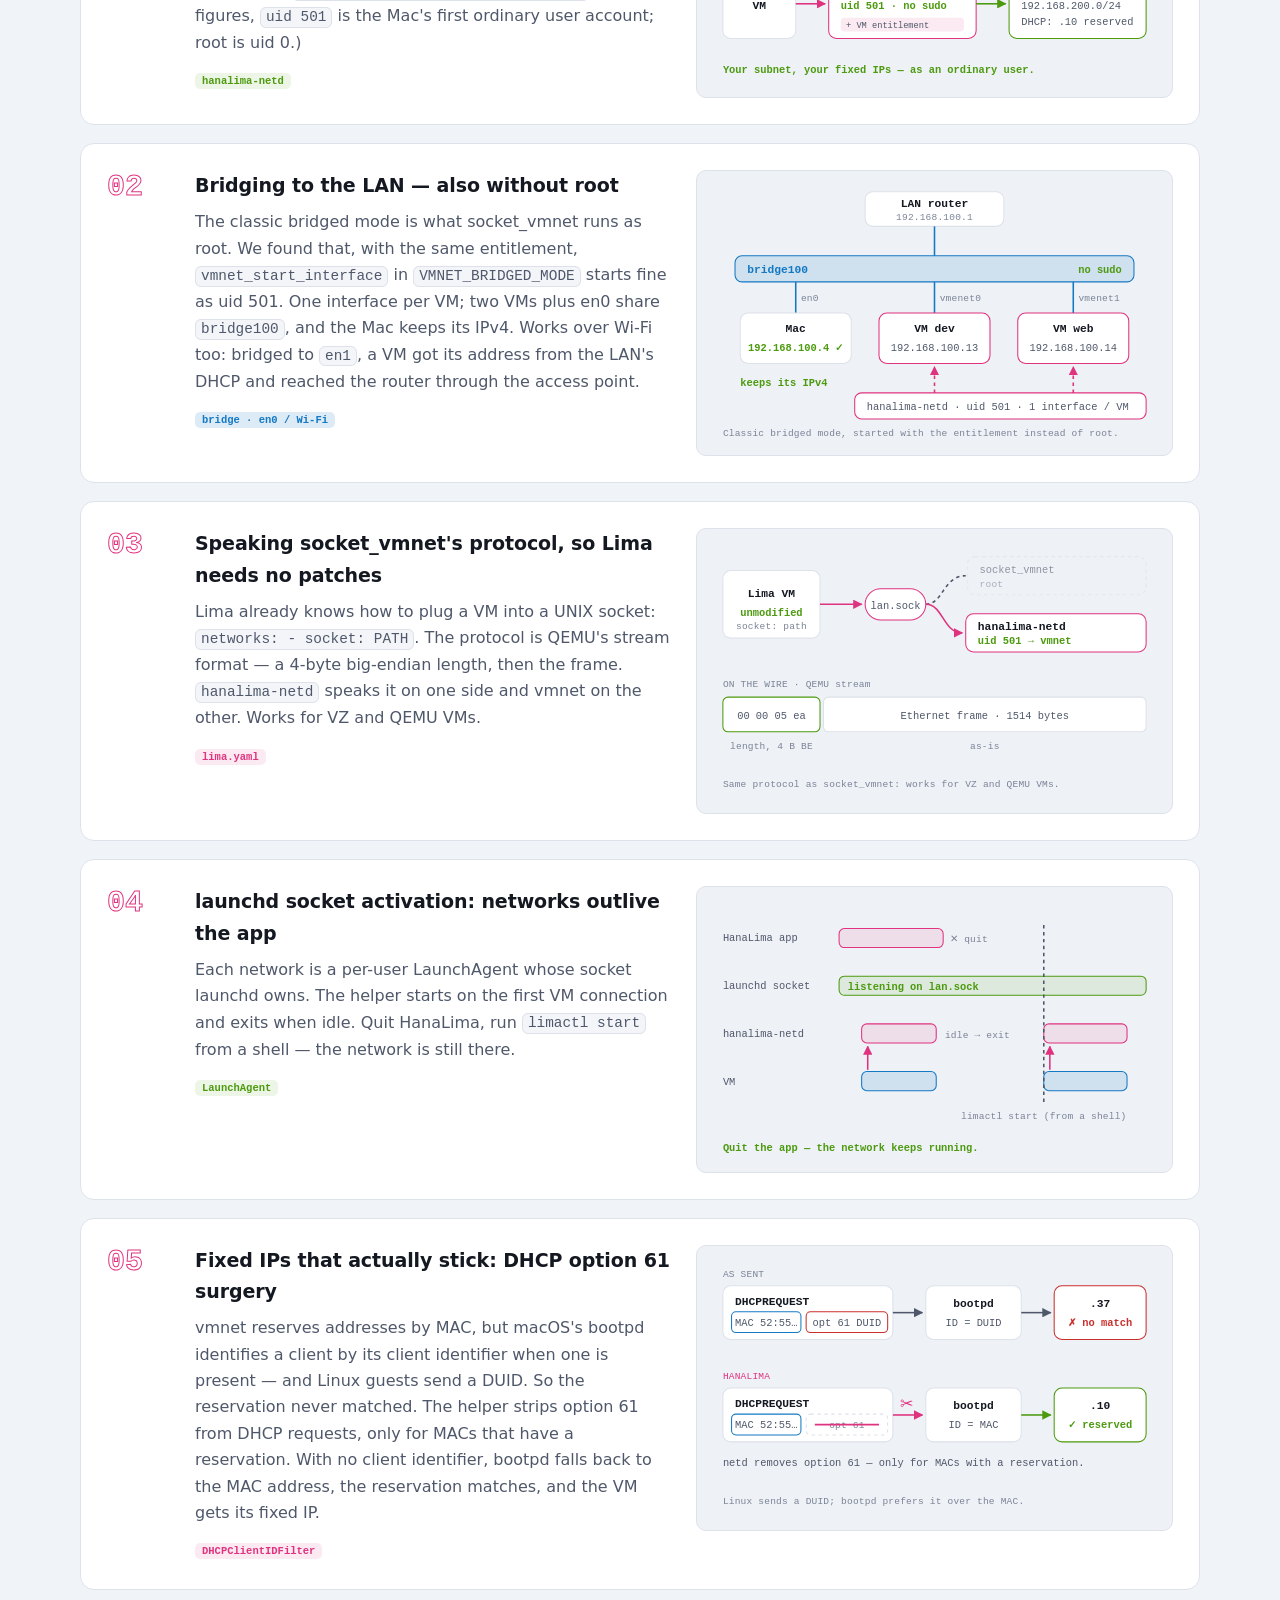
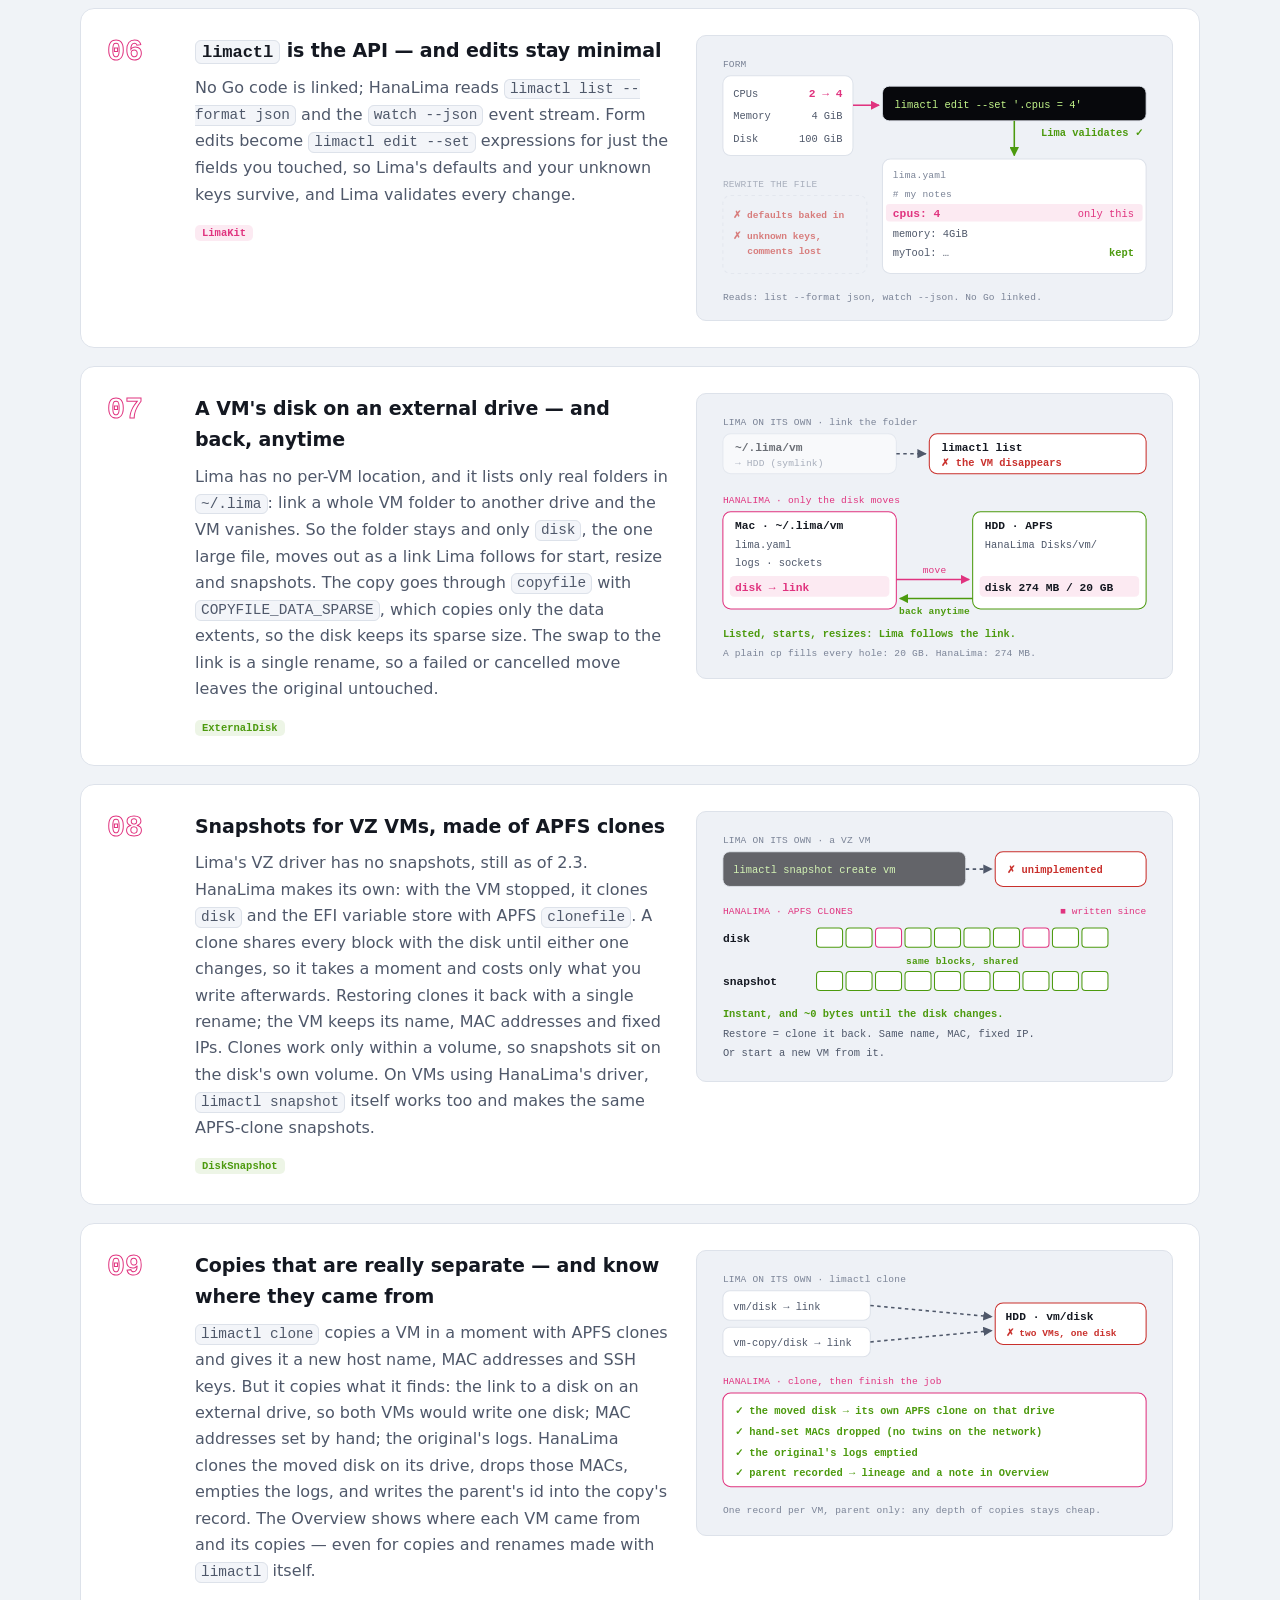
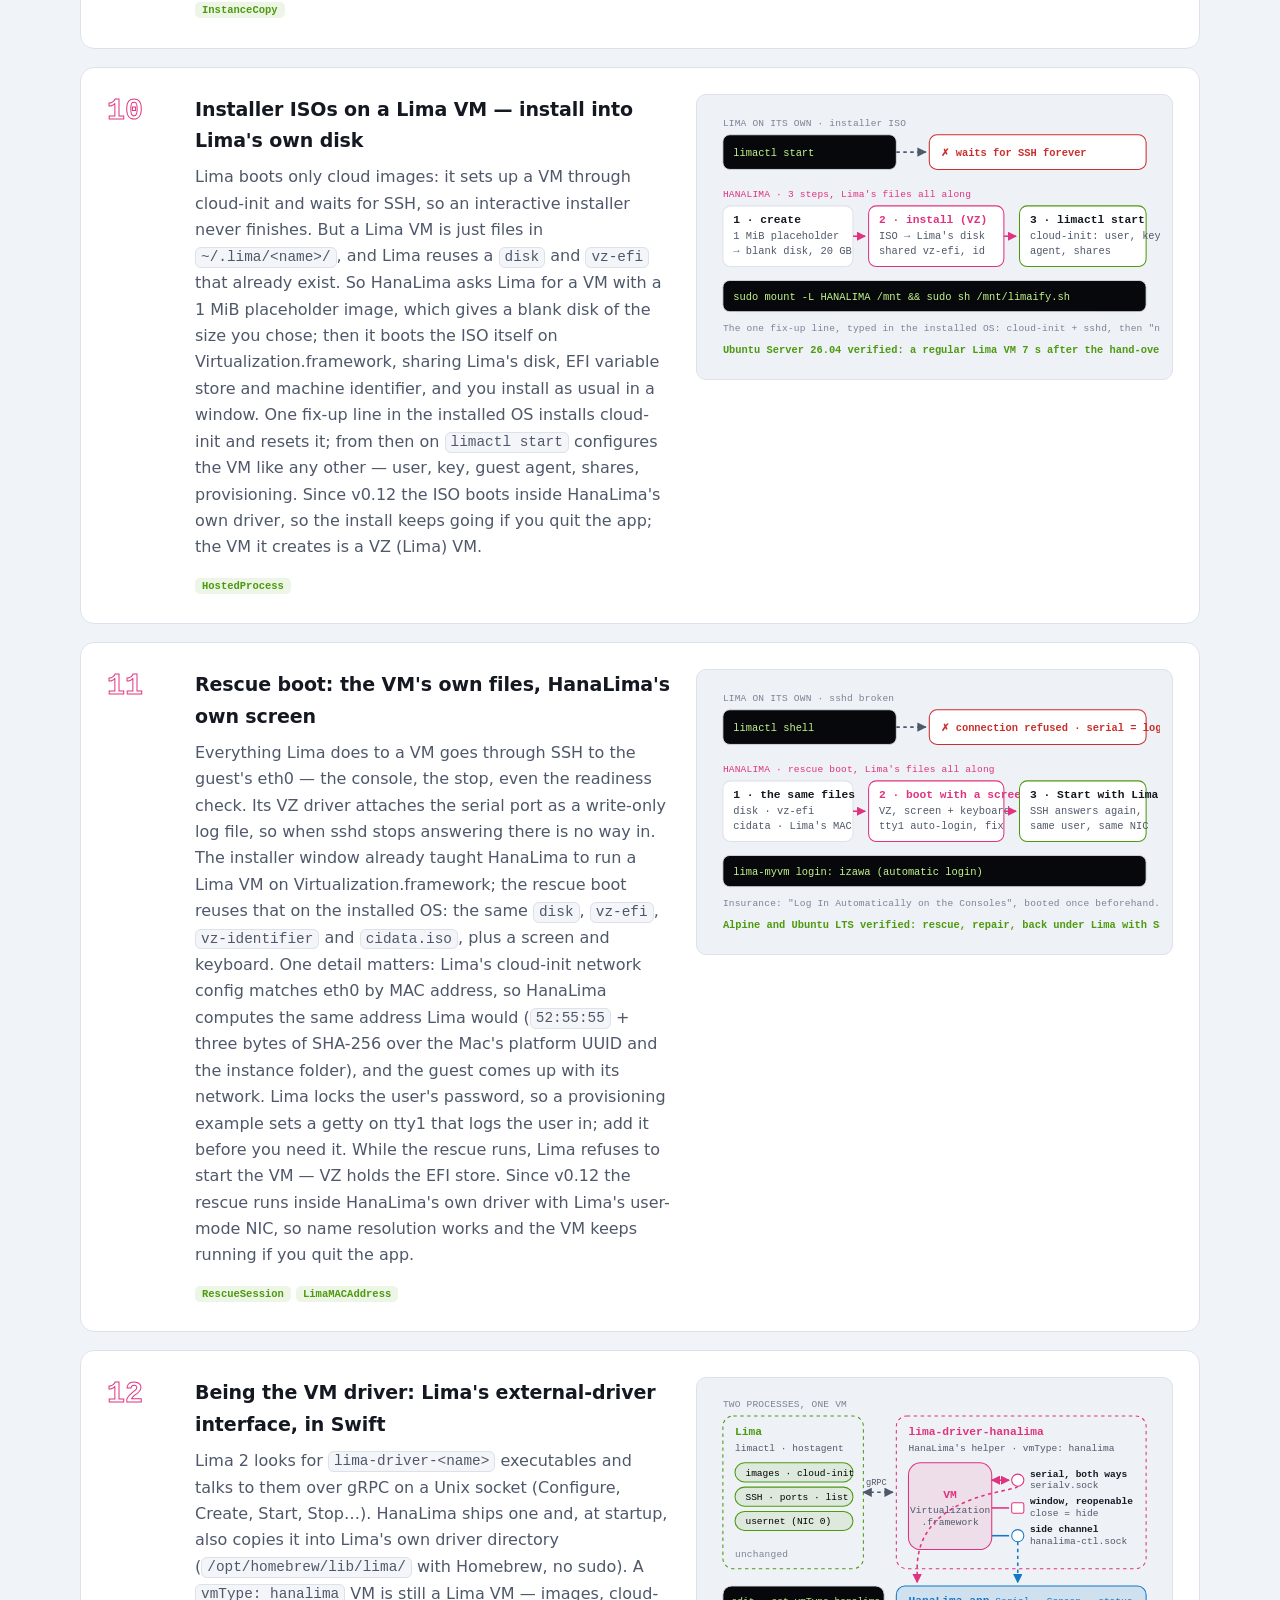
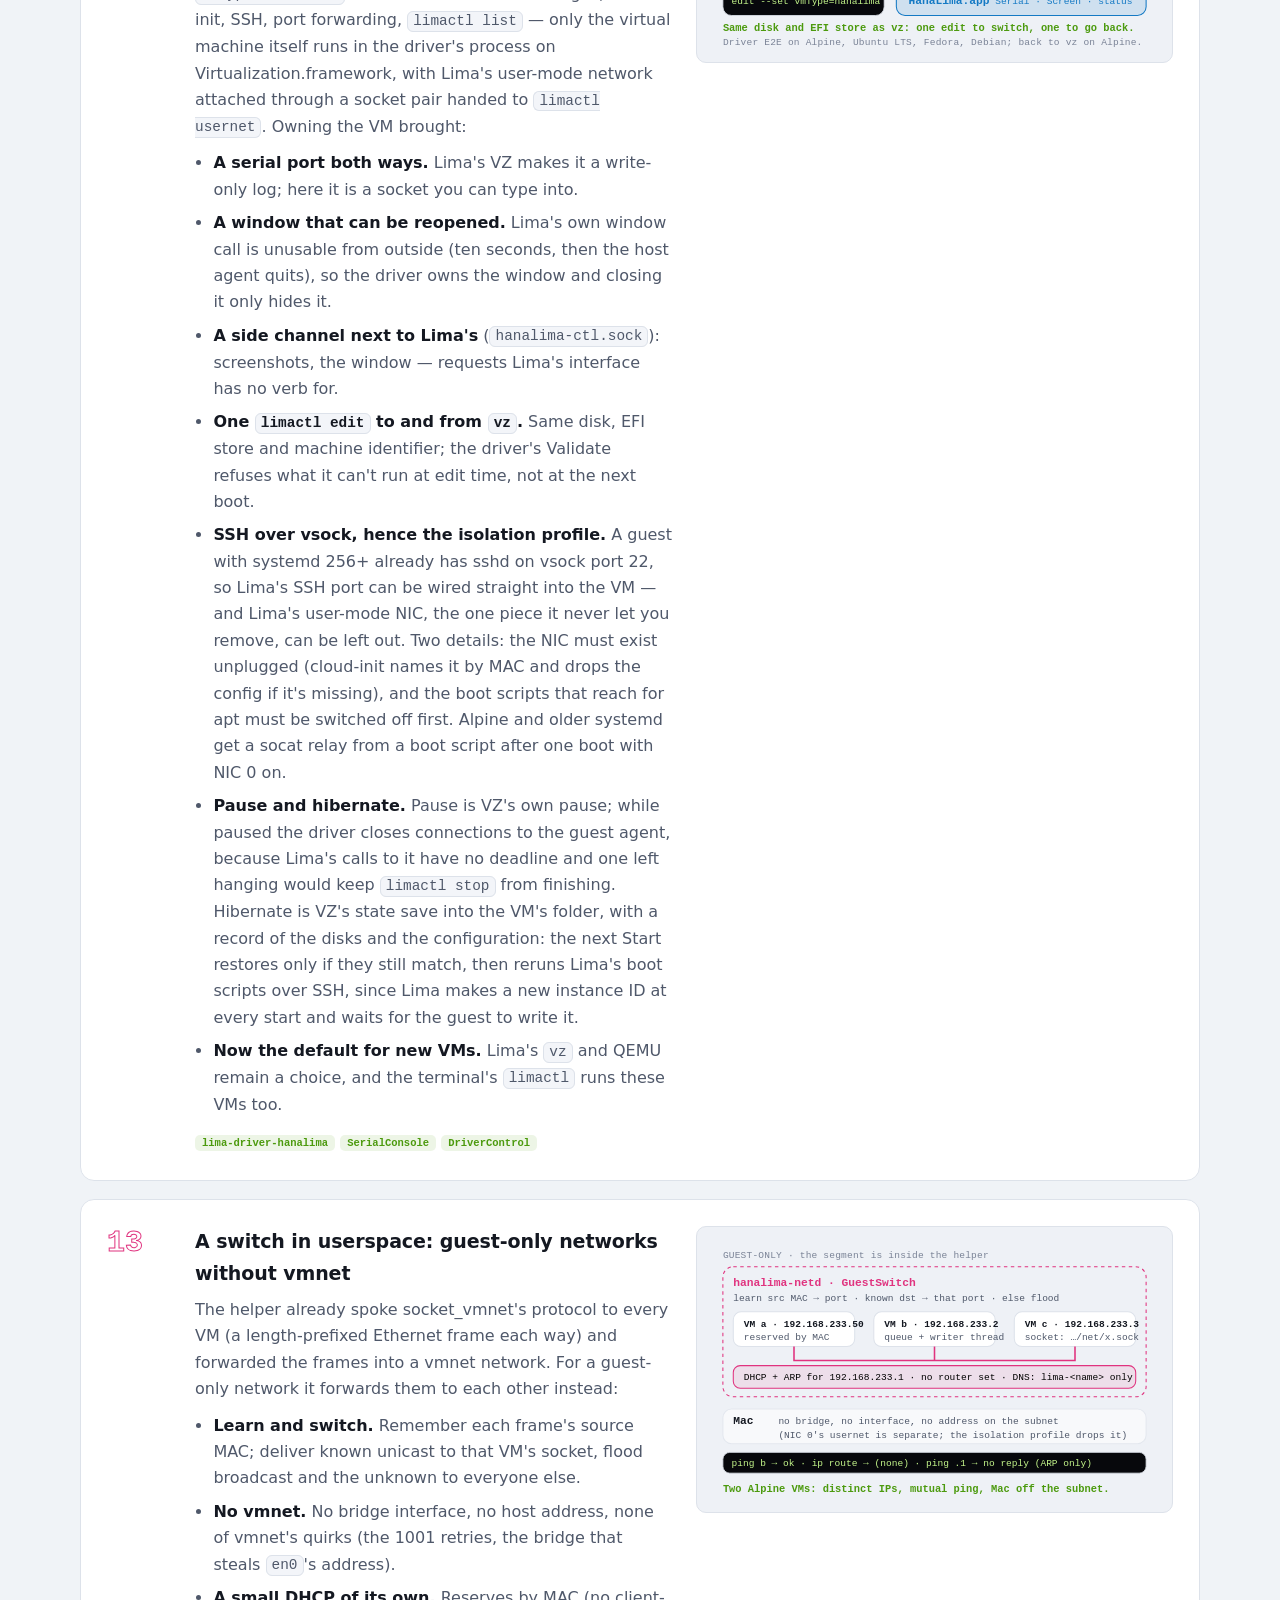
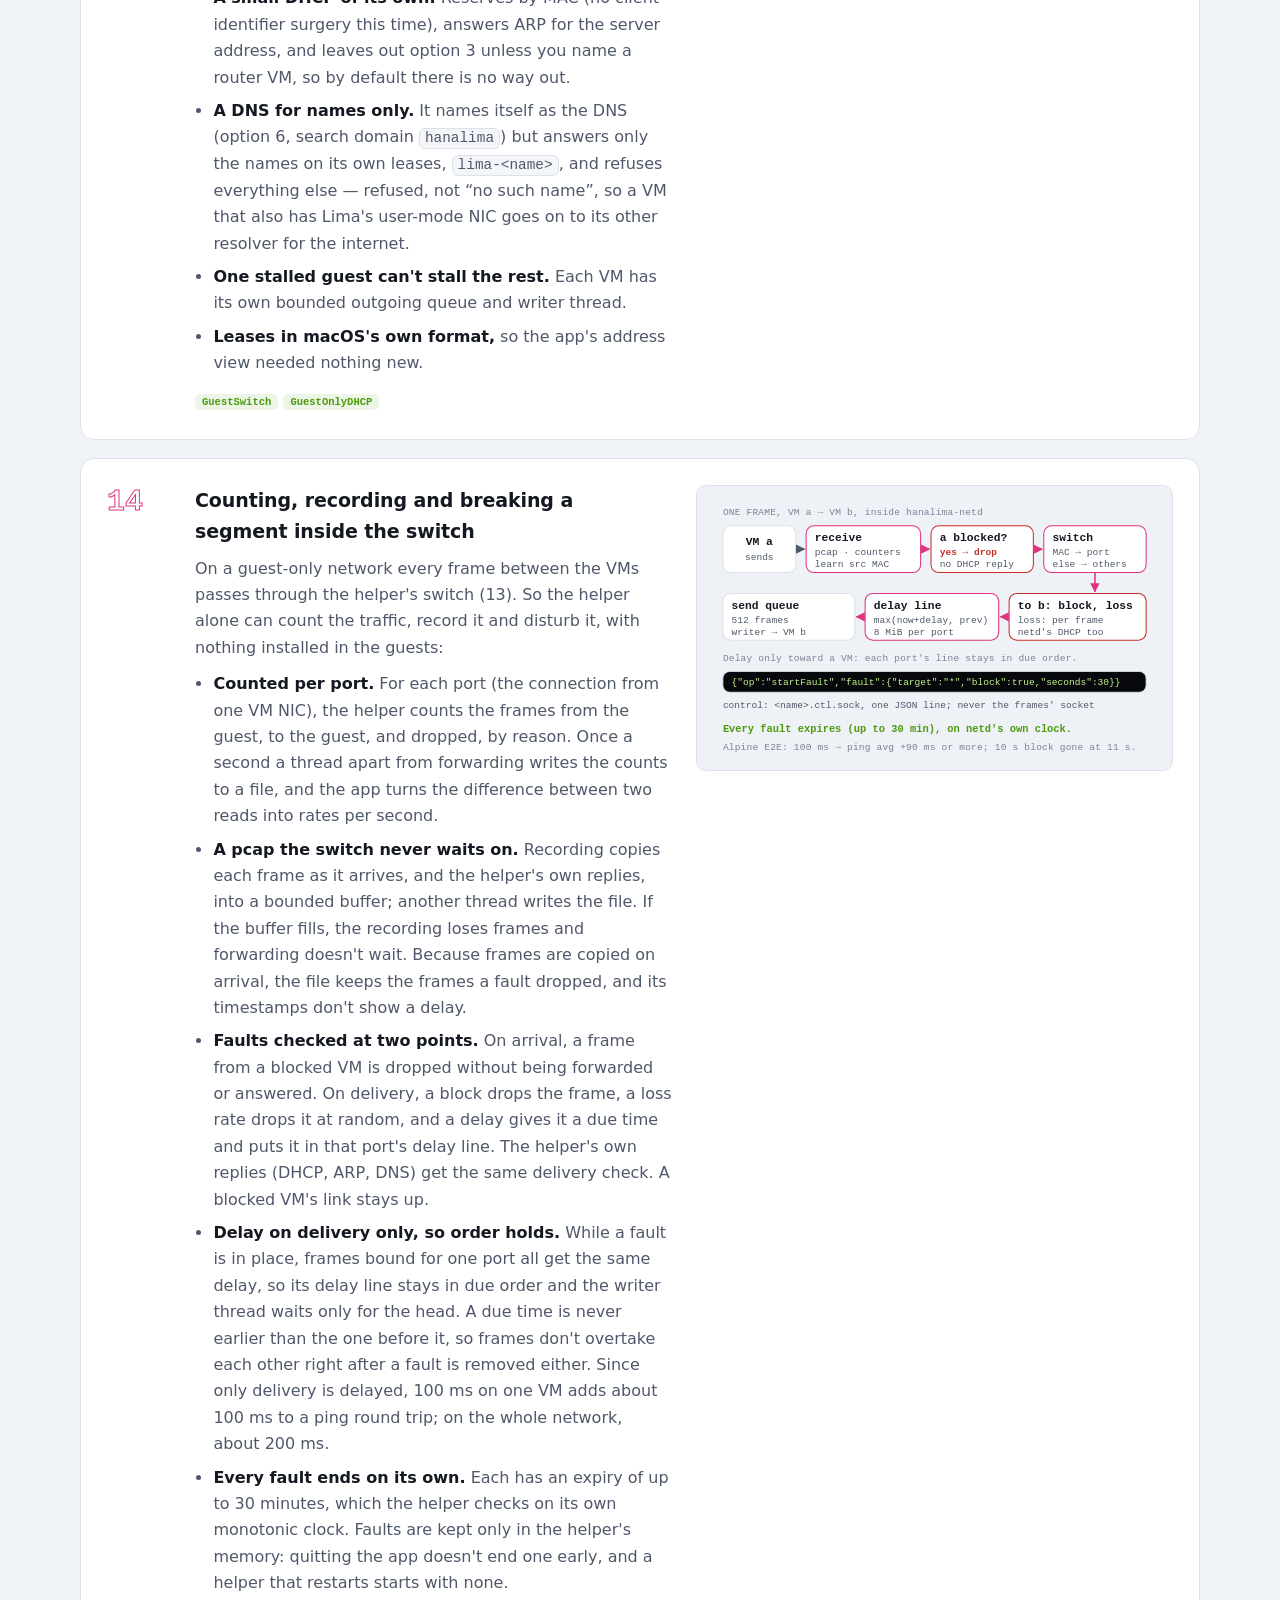
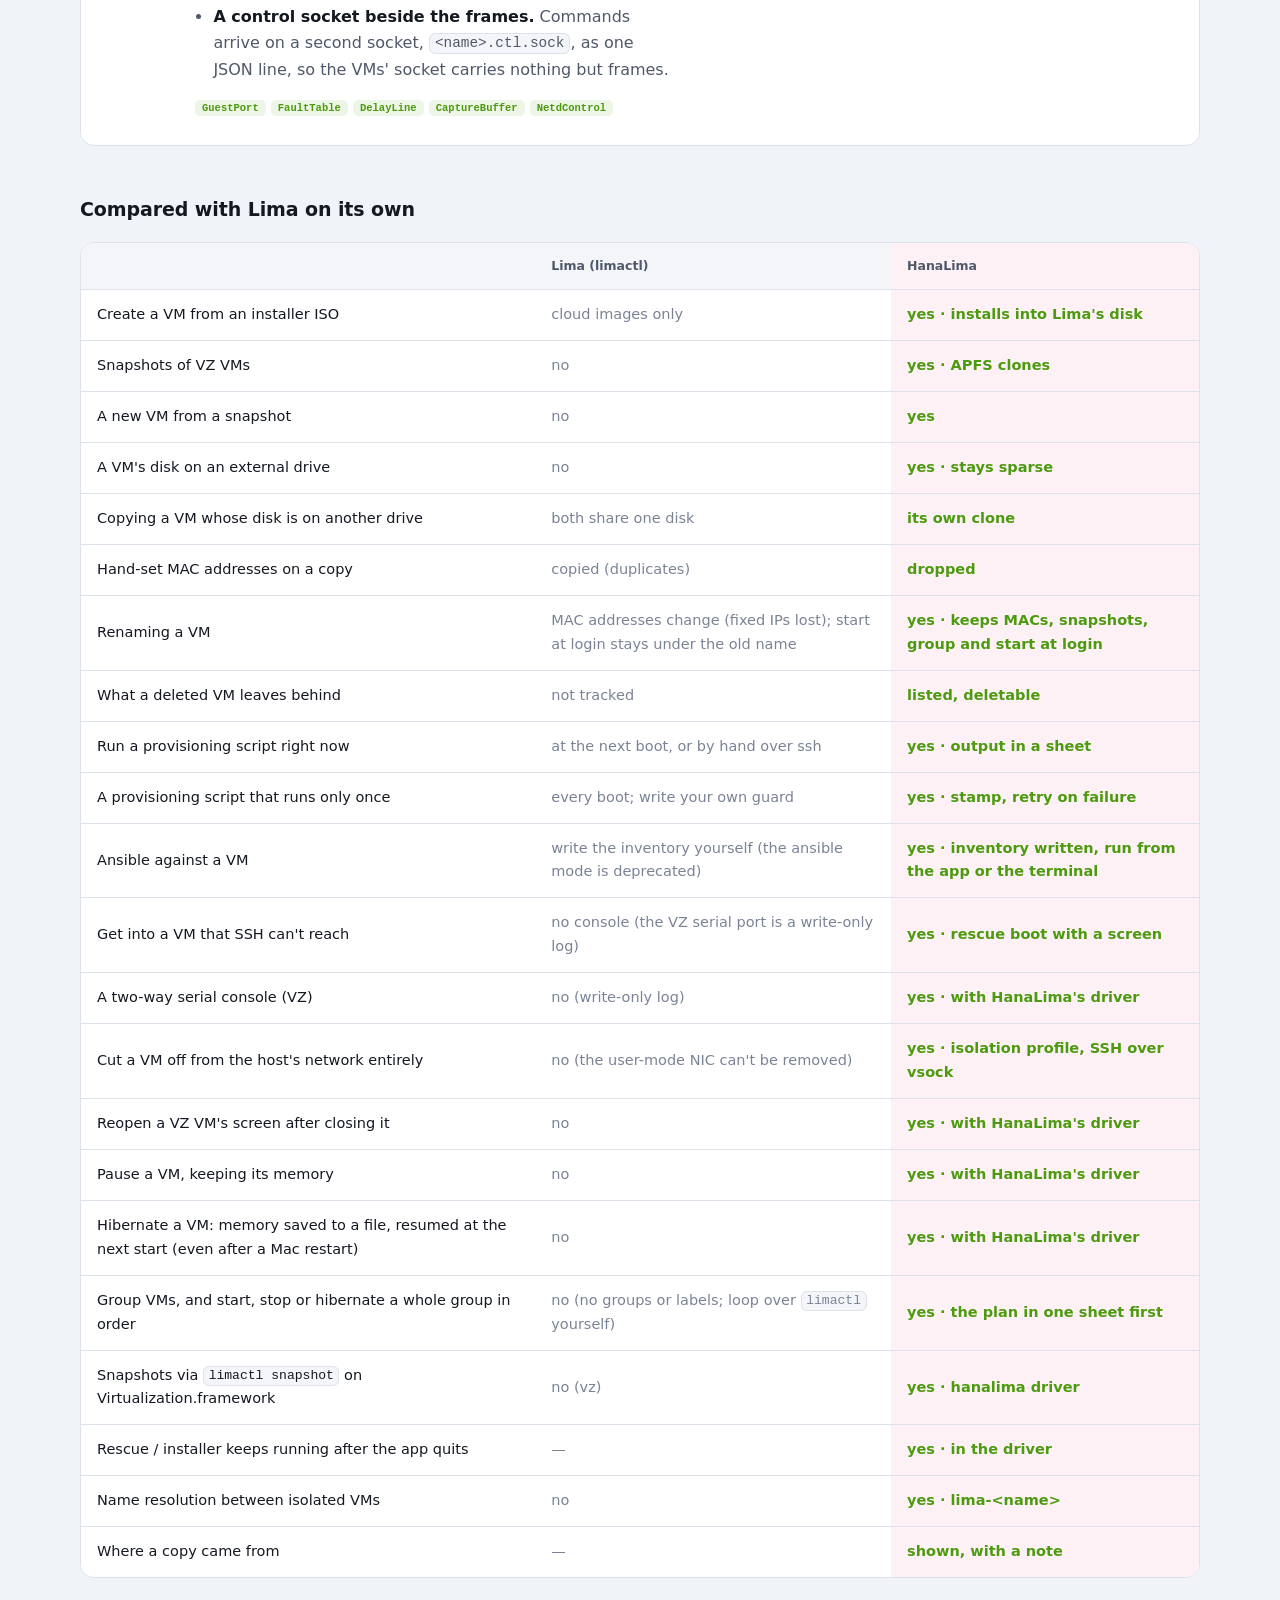
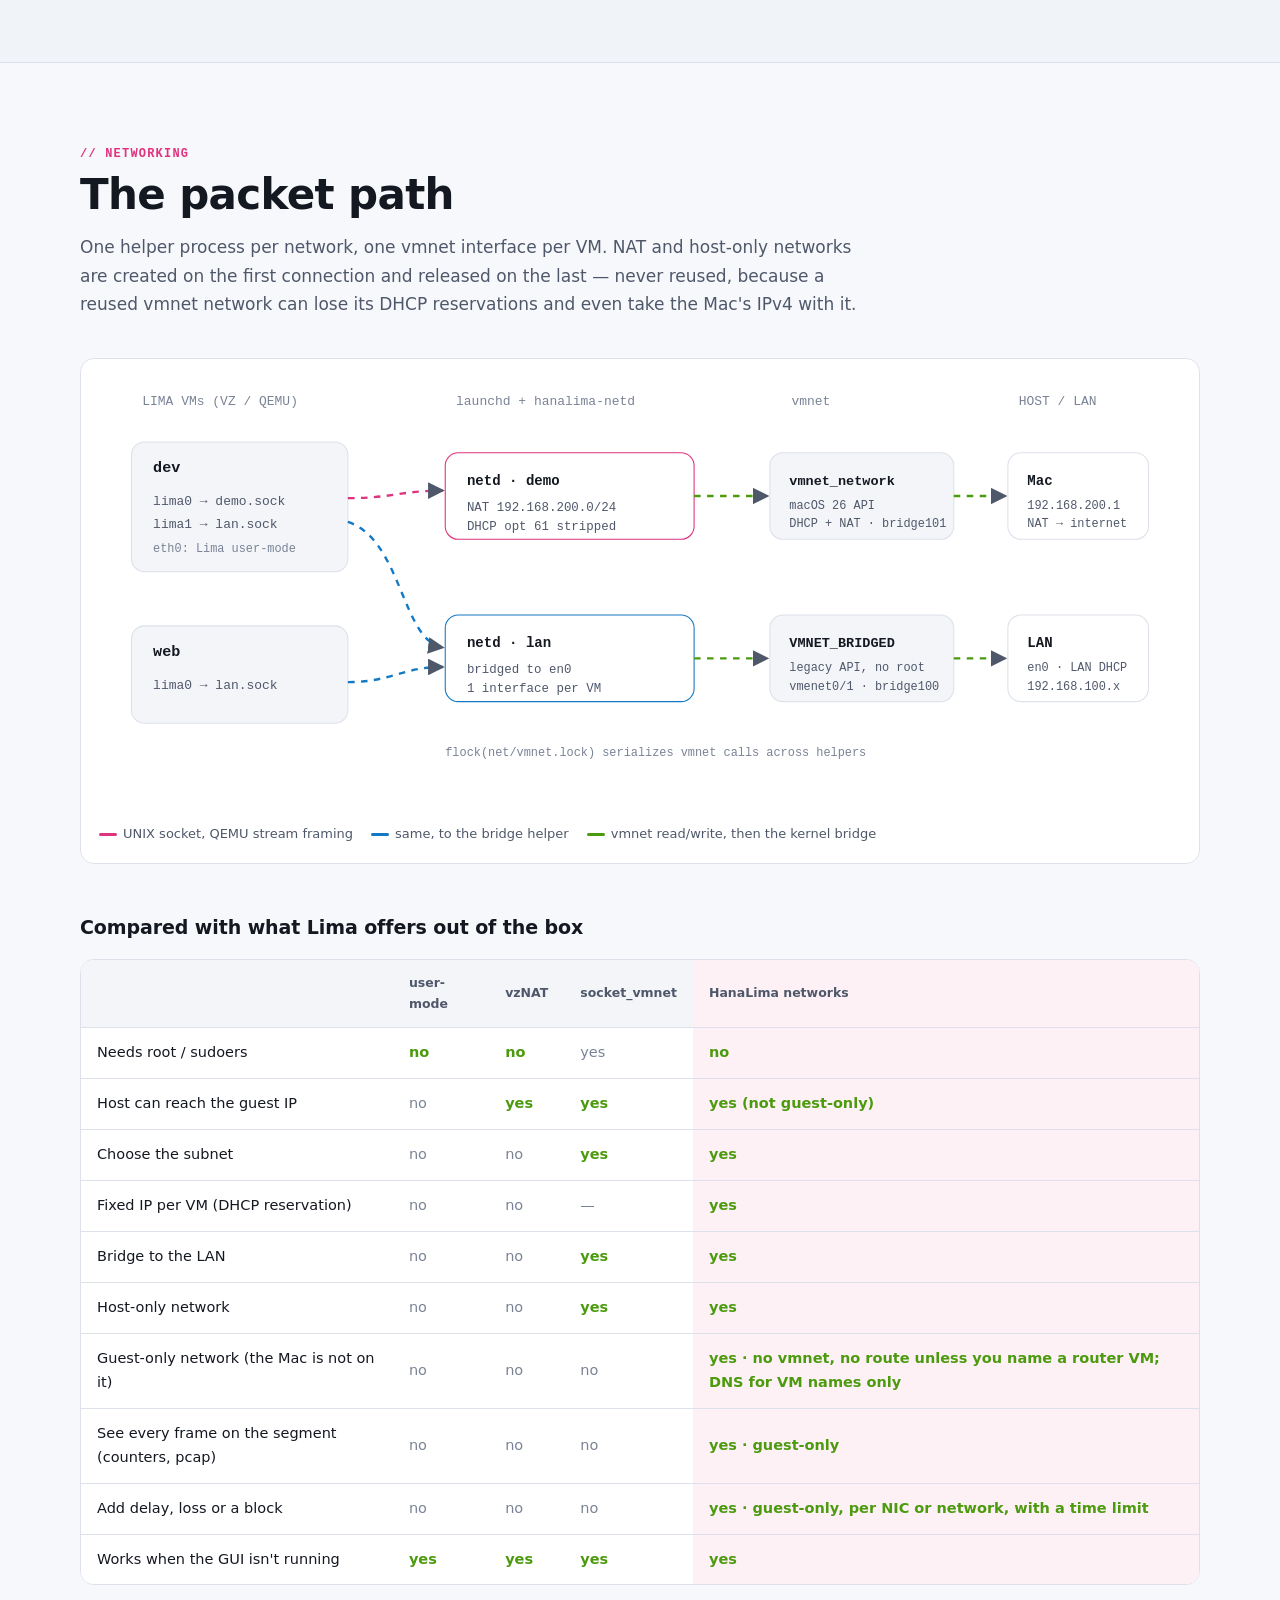
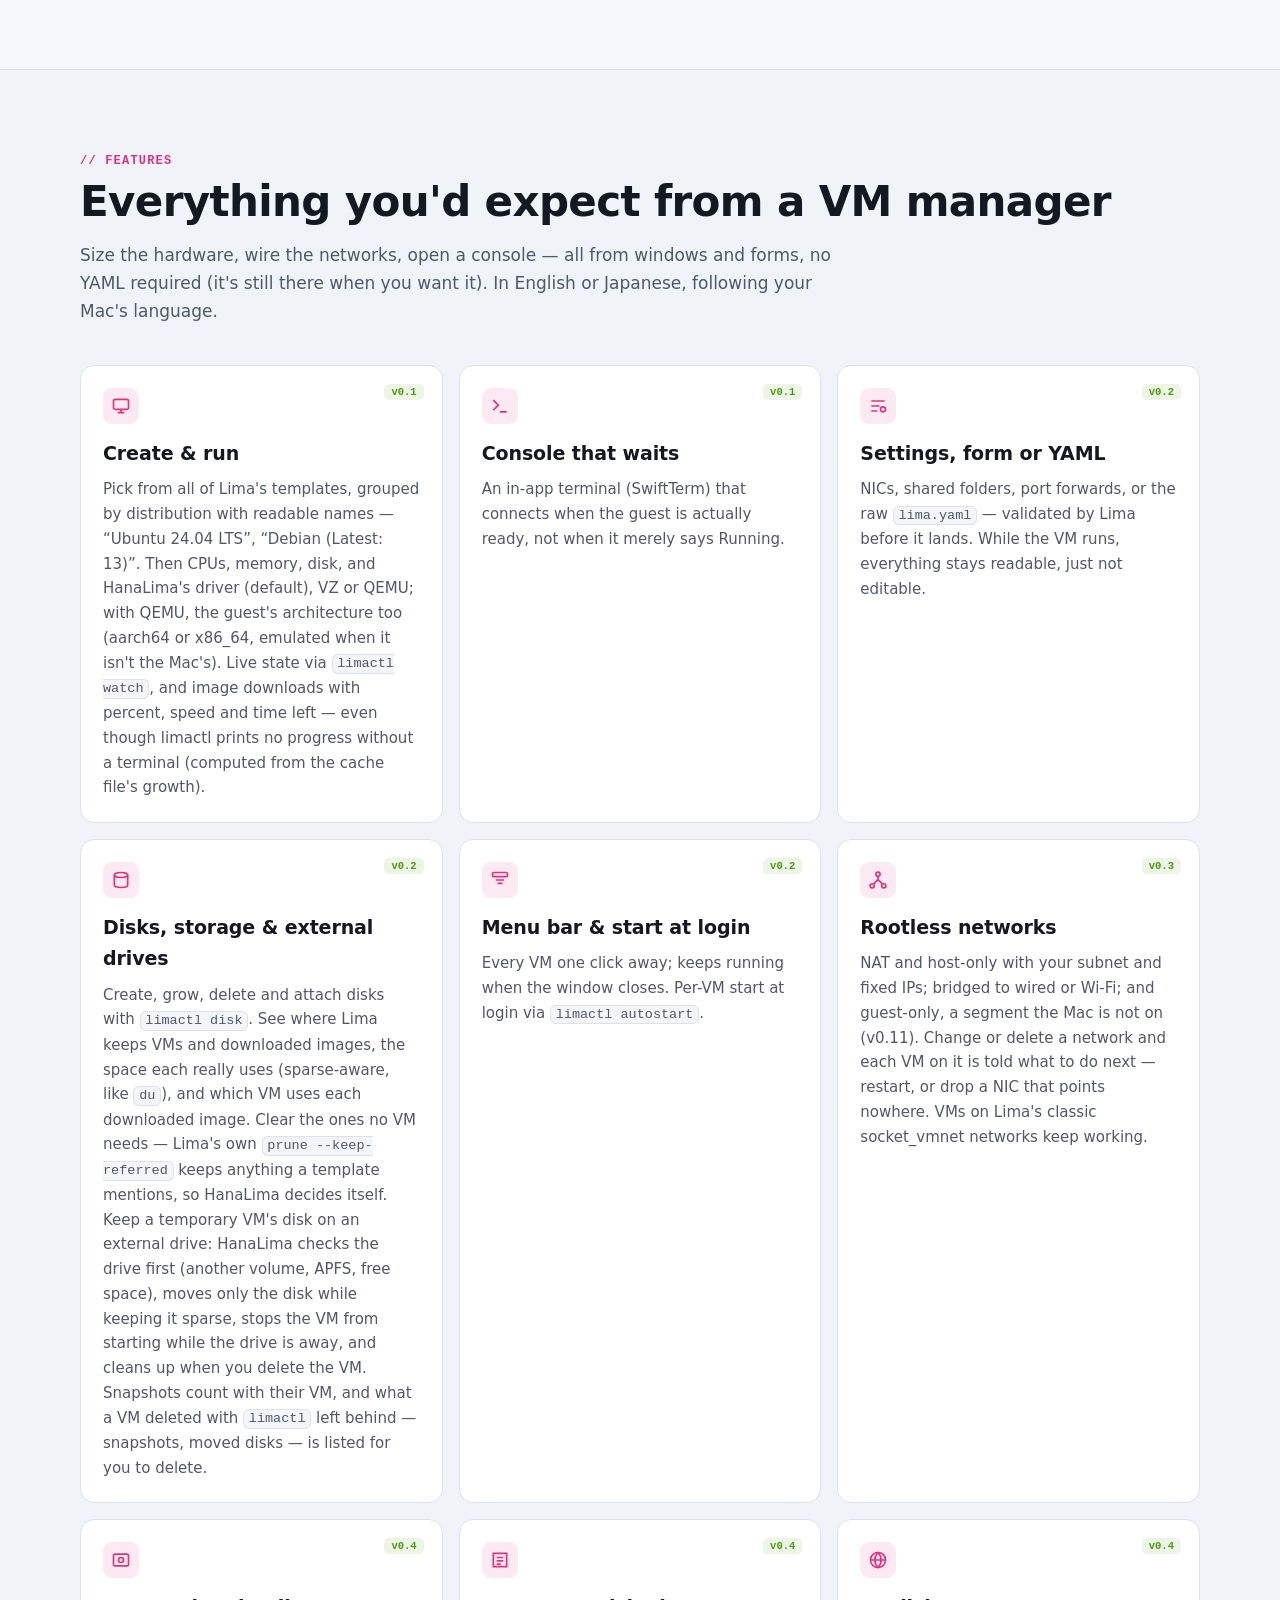
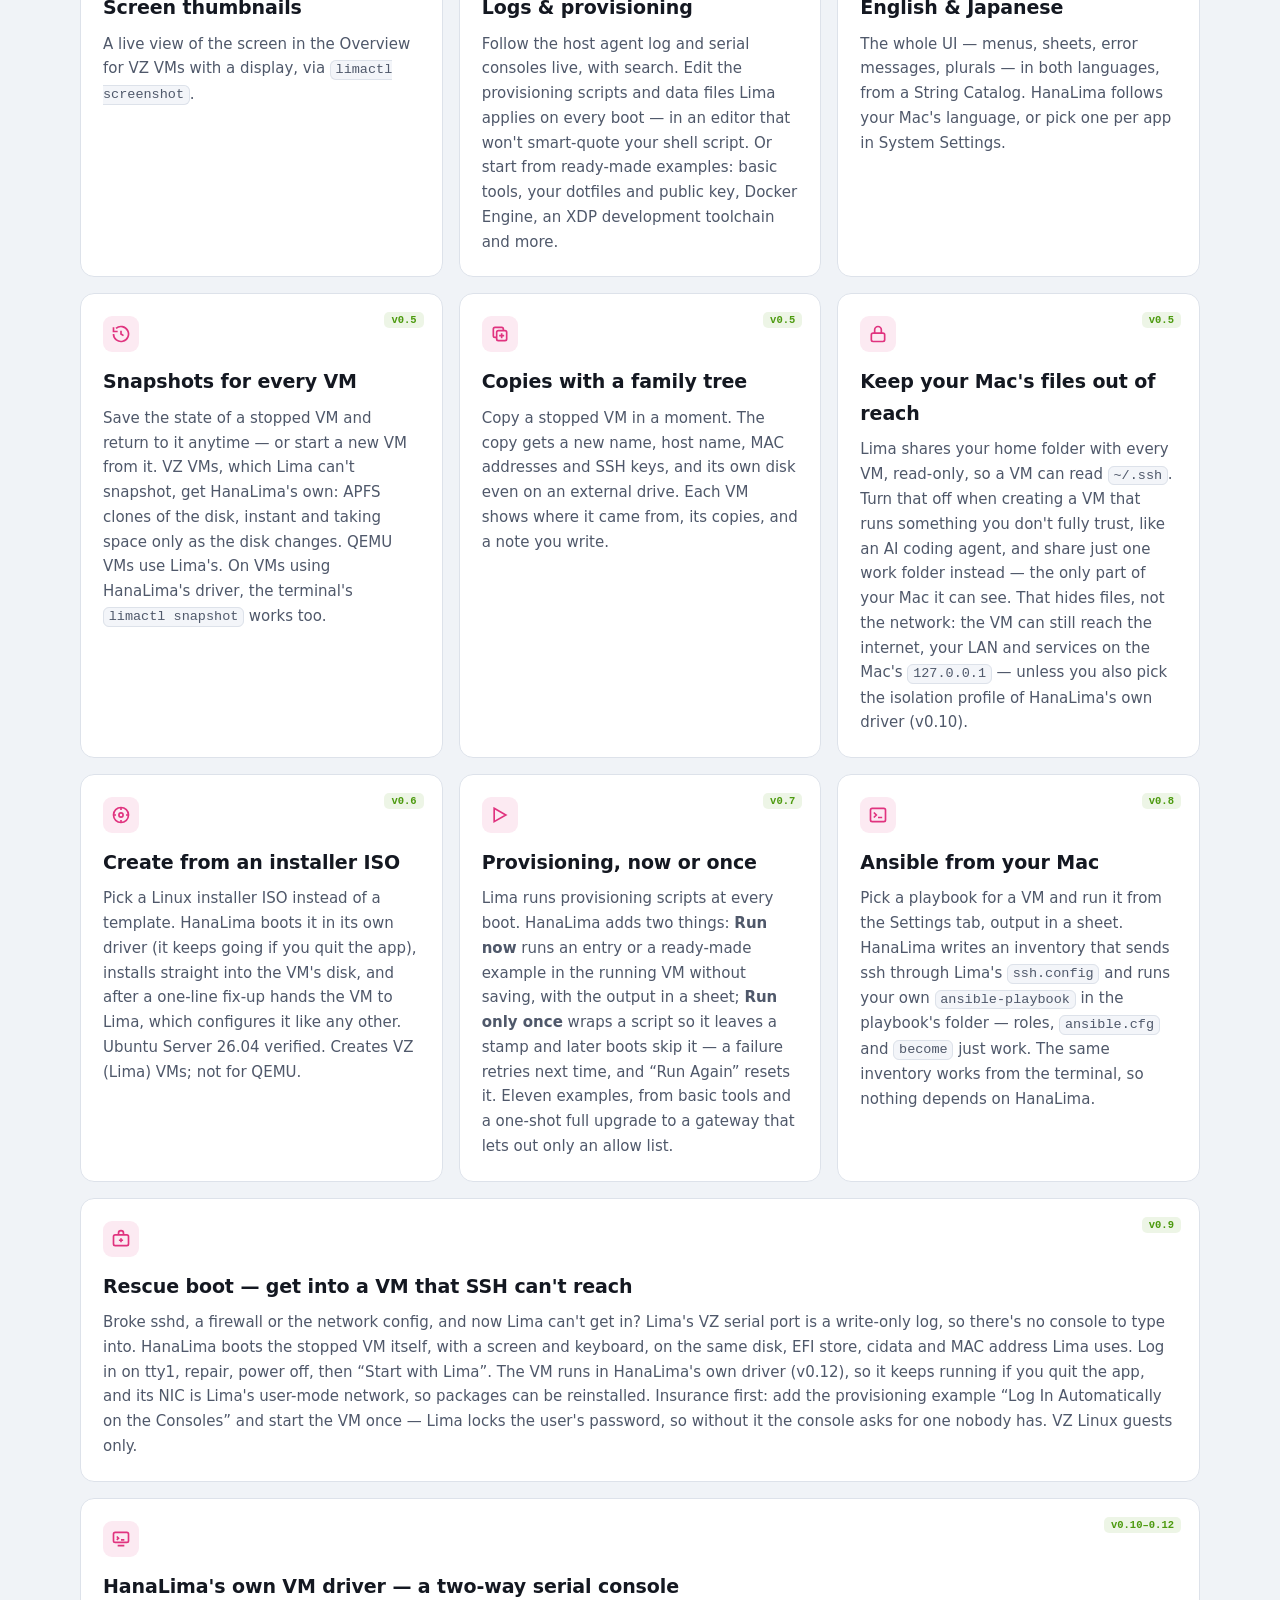
==== commit c4a6b38b: "Site: USB passthrough verified on Alpine too Co-Authored-By: Claude Opus 5.5 <noreply@anthropic.com>" ====
--- a/index.html
+++ b/index.html
@@ -576,7 +576,7 @@
       <div class="card reveal wide"><span class="status done">v0.19</span>
         <div class="icon"><svg viewBox="0 0 24 24" fill="none" stroke="currentColor" stroke-width="2"><rect x="8" y="2" width="8" height="7" rx="1"/><path d="M10 5h1M13 5h1"/><path d="M7 9h10v9a3 3 0 0 1-3 3h-4a3 3 0 0 1-3-3z"/></svg></div>
         <h3><span class="en">USB devices from the Mac, passed to a VM</span><span class="ja">Mac の USB 機器を VM に渡す</span></h3>
-        <p><span class="en">Plug a USB memory stick into the Mac and give it to a VM as a device, not as shared files: the guest finds it on its USB bus and gets <code>/dev/sdX</code>, so it can partition, format or read it raw. Choose the one VM that receives USB devices with a switch in its Overview tab, start it, and pick the device in the menu bar's <strong>Virtual Machine Accessories</strong> (“Use with HanaLima”). While it is passed through the Mac can't use it; “Use with This Mac” gives it back, and the Mac mounts it again as if it had just been plugged in. The VM keeps the device across a pause and lets it go when it stops or hibernates. Built on macOS 27's USB passthrough in Virtualization.framework, so it needs macOS 27, a VM on HanaLima's driver, and the released build (claiming USB devices takes Apple's entitlement, which a build of your own doesn't have). Verified with a USB stick on Ubuntu 26.04.</span><span class="ja">Mac に挿した USB メモリを、ファイルの共有ではなく機器として VM に渡せます。ゲストの USB のバスに機器が現れて <code>/dev/sdX</code> になるので、パーティションを切る、フォーマットする、生のまま読むといったことができます。受け取る VM を 1 台、概要タブの切り替えで選んで起動し、メニューバーの「<strong>仮想マシンアクセサリ</strong>」でその機器を「HanaLima で使用」にします。渡している間は Mac から使えません。「“このMac” で使用」にすると、挿したときと同じように Mac にマウントし直されます。一時停止の間は渡したままで、停止や休止で手放します。macOS 27 の Virtualization.framework の USB パススルーを使うので、macOS 27、HanaLima のドライバーの VM、配布しているビルドが要ります（USB 機器を受け取るには Apple の entitlement が要り、自分でビルドしたものには付きません）。Ubuntu 26.04 と USB メモリで確認済み。</span></p>
+        <p><span class="en">Plug a USB memory stick into the Mac and give it to a VM as a device, not as shared files: the guest finds it on its USB bus and gets <code>/dev/sdX</code>, so it can partition, format or read it raw. Choose the one VM that receives USB devices with a switch in its Overview tab, start it, and pick the device in the menu bar's <strong>Virtual Machine Accessories</strong> (“Use with HanaLima”). While it is passed through the Mac can't use it; “Use with This Mac” gives it back, and the Mac mounts it again as if it had just been plugged in. The VM keeps the device across a pause and lets it go when it stops or hibernates. Built on macOS 27's USB passthrough in Virtualization.framework, so it needs macOS 27, a VM on HanaLima's driver, and the released build (claiming USB devices takes Apple's entitlement, which a build of your own doesn't have). Verified with a USB stick on Ubuntu 26.04 and Alpine.</span><span class="ja">Mac に挿した USB メモリを、ファイルの共有ではなく機器として VM に渡せます。ゲストの USB のバスに機器が現れて <code>/dev/sdX</code> になるので、パーティションを切る、フォーマットする、生のまま読むといったことができます。受け取る VM を 1 台、概要タブの切り替えで選んで起動し、メニューバーの「<strong>仮想マシンアクセサリ</strong>」でその機器を「HanaLima で使用」にします。渡している間は Mac から使えません。「“このMac” で使用」にすると、挿したときと同じように Mac にマウントし直されます。一時停止の間は渡したままで、停止や休止で手放します。macOS 27 の Virtualization.framework の USB パススルーを使うので、macOS 27、HanaLima のドライバーの VM、配布しているビルドが要ります（USB 機器を受け取るには Apple の entitlement が要り、自分でビルドしたものには付きません）。Ubuntu 26.04・Alpine と USB メモリで確認済み。</span></p>
       </div>
       <div class="card reveal wide"><span class="status later"><span class="en">later</span><span class="ja">将来</span></span>
         <div class="icon"><svg viewBox="0 0 24 24" fill="none" stroke="currentColor" stroke-width="2"><path d="M12 3l7 3v6c0 4.5-3 7.5-7 9-4-1.5-7-4.5-7-9V6z"/><path d="M9 12l2 2 4-4"/></svg></div>
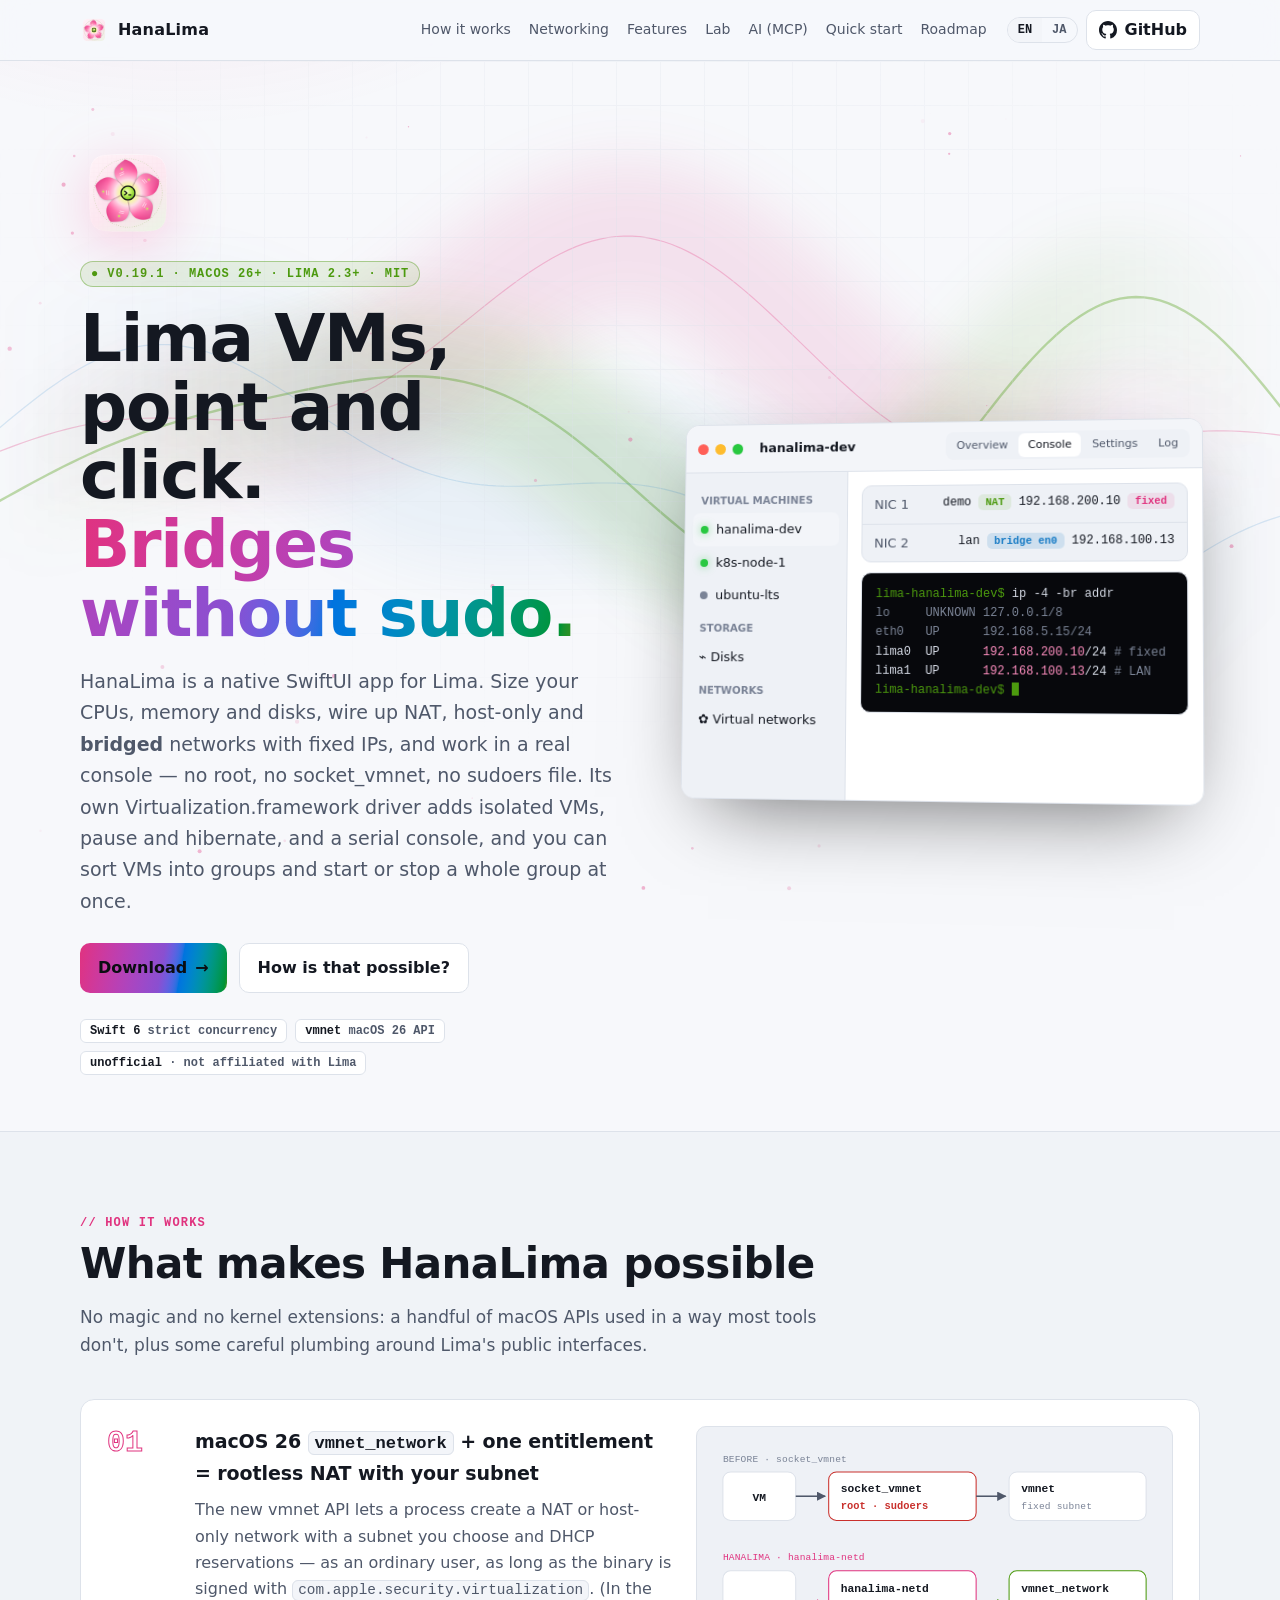
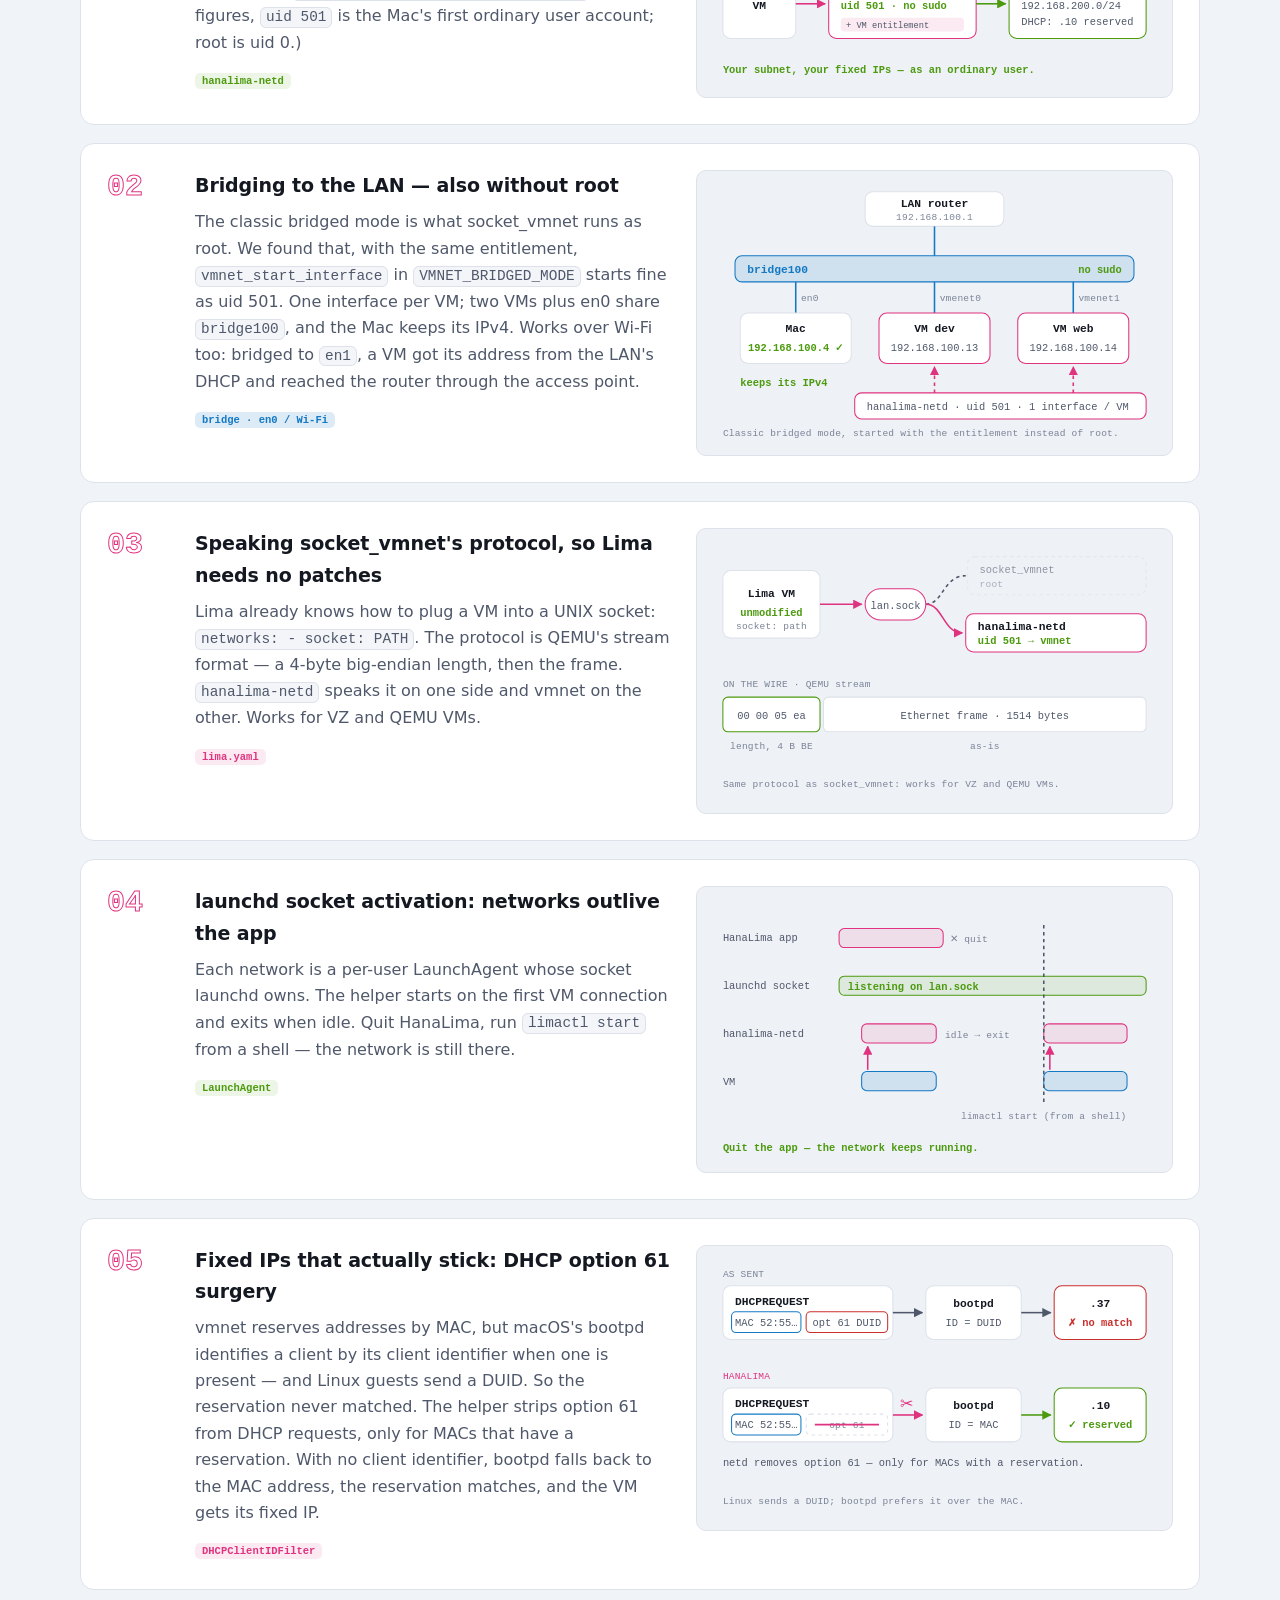
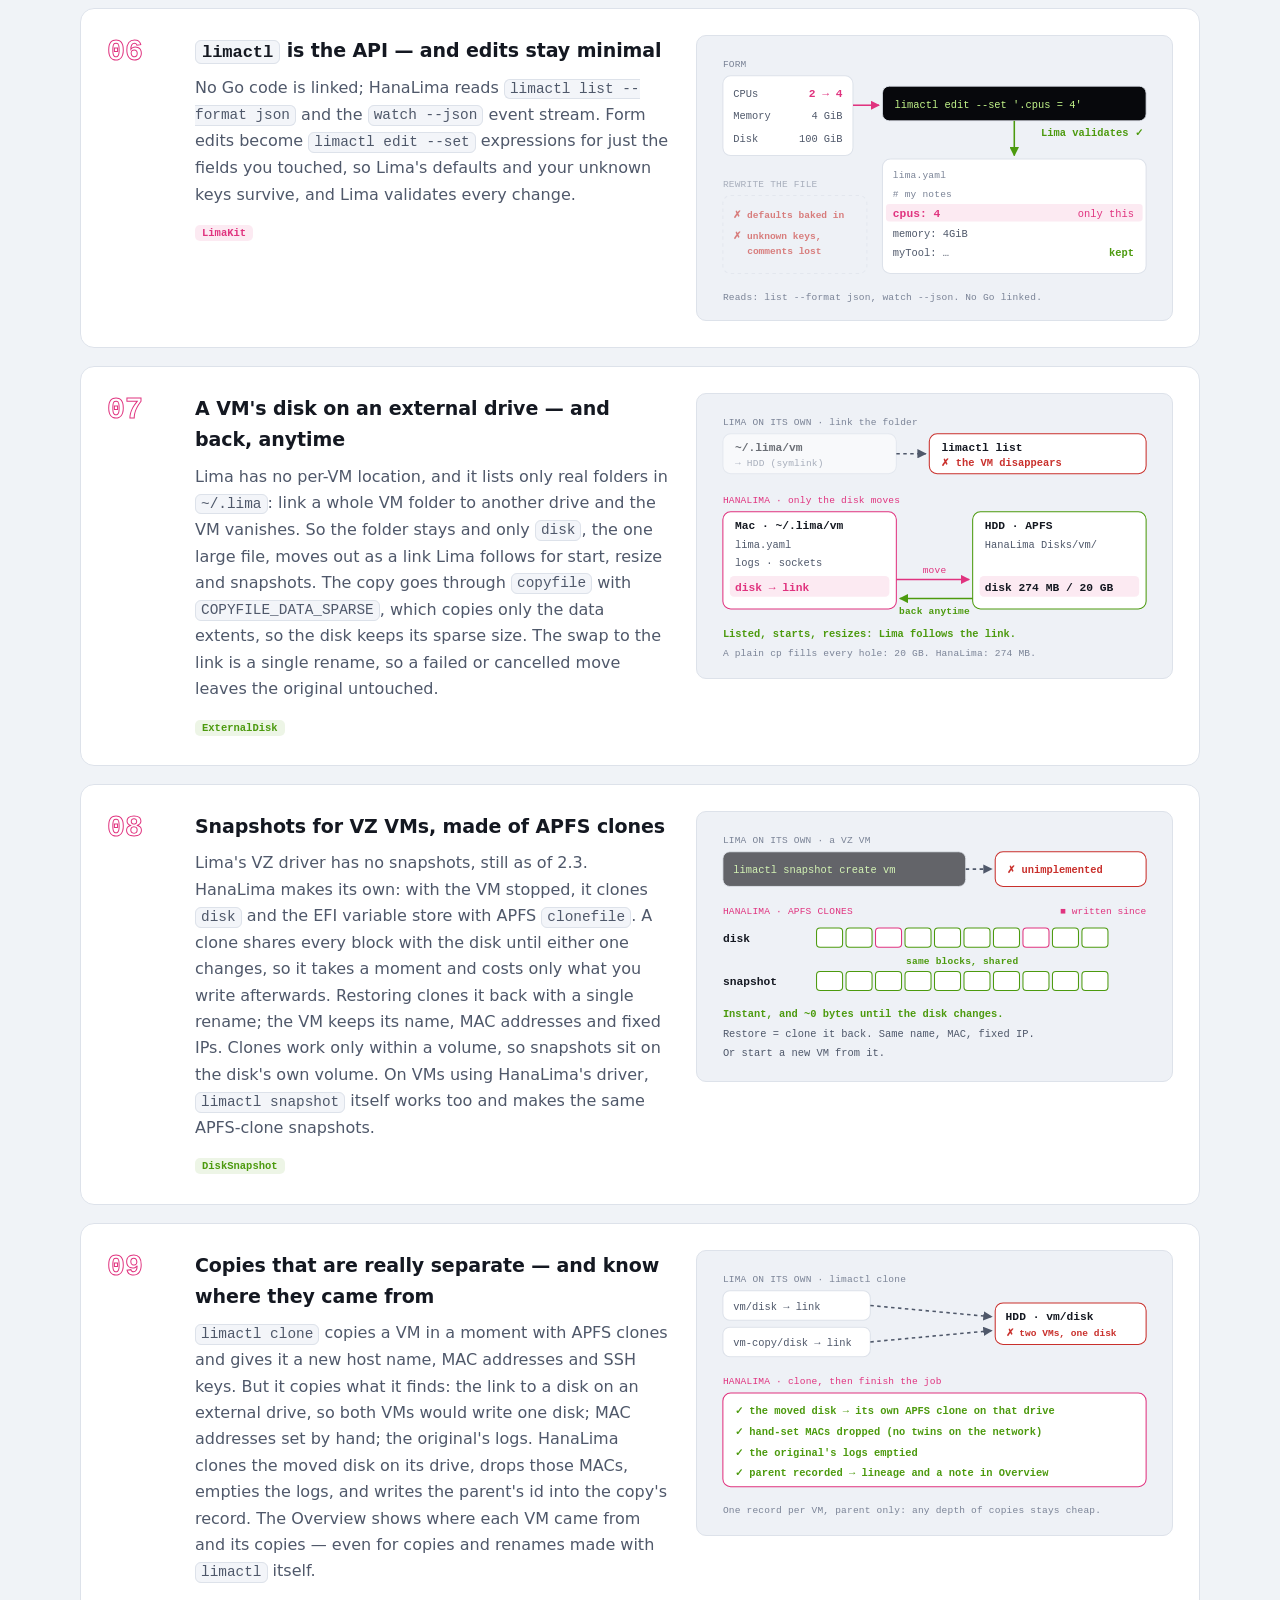
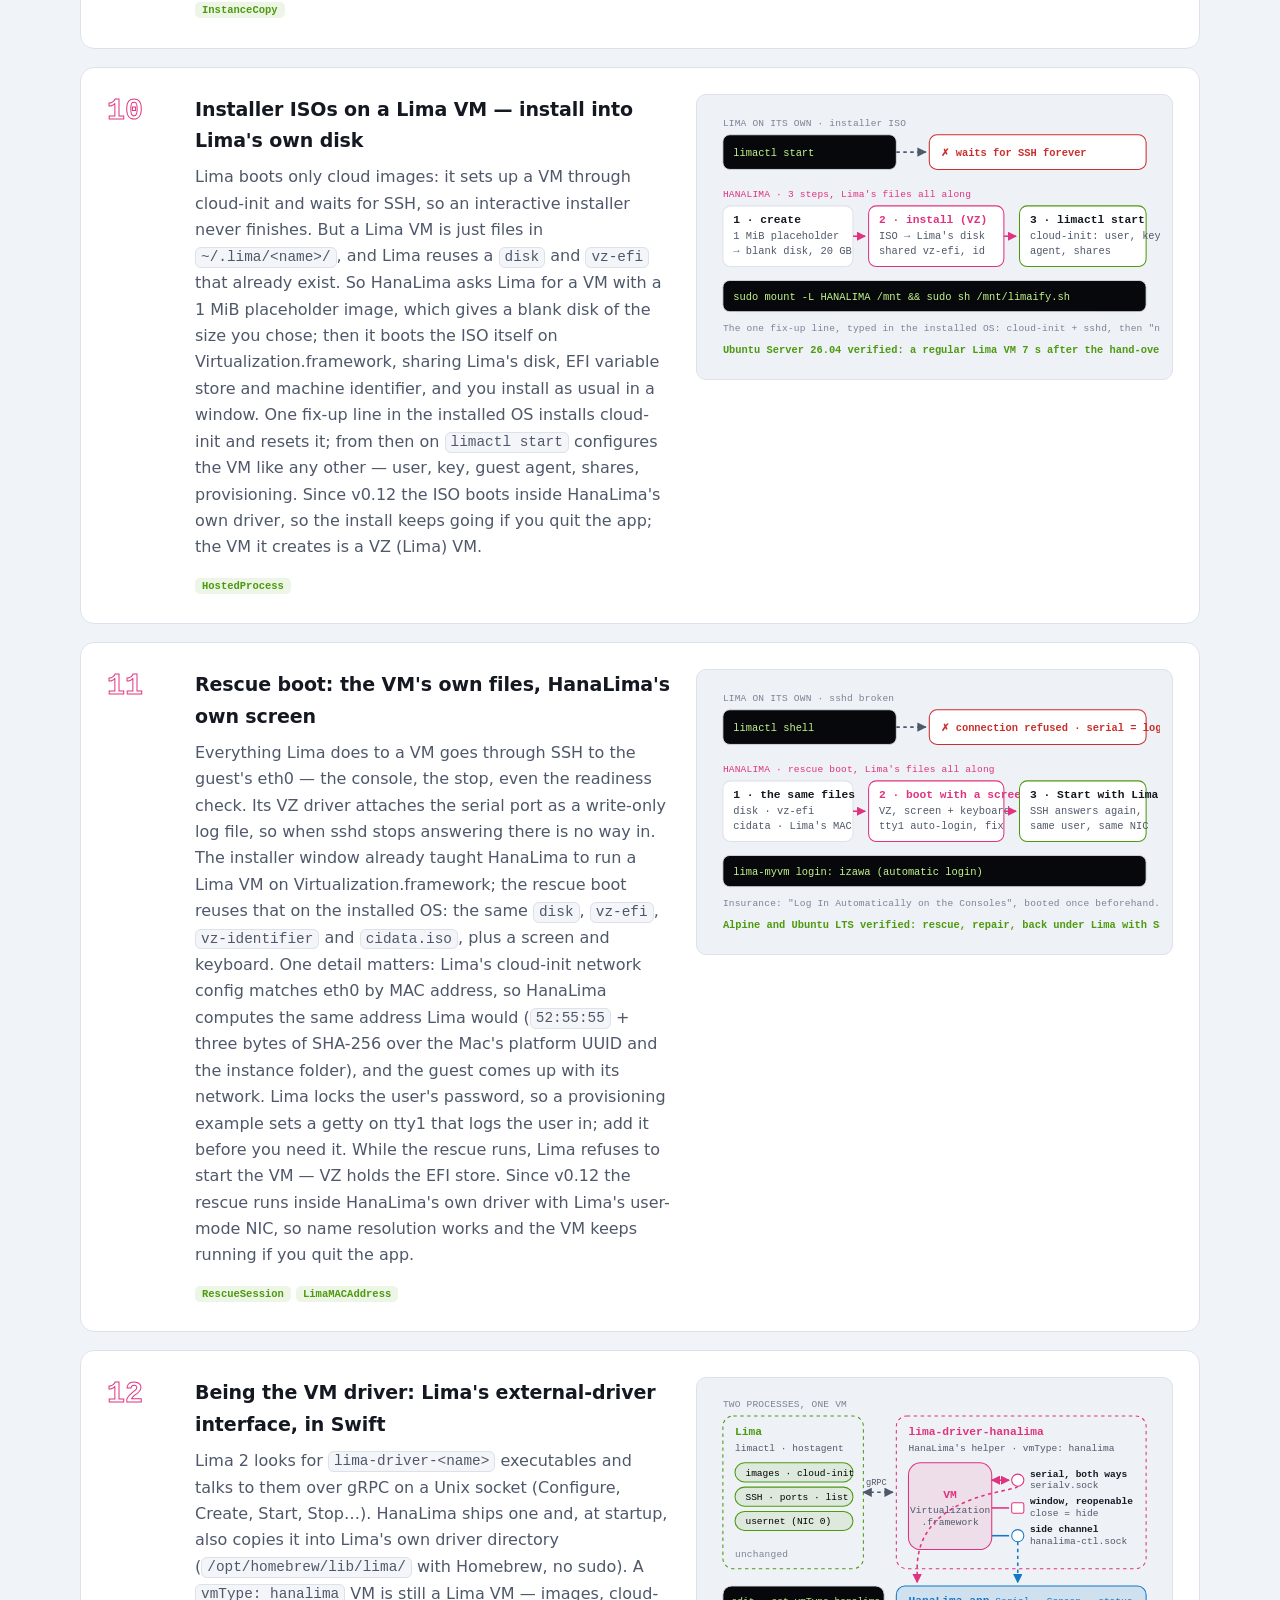
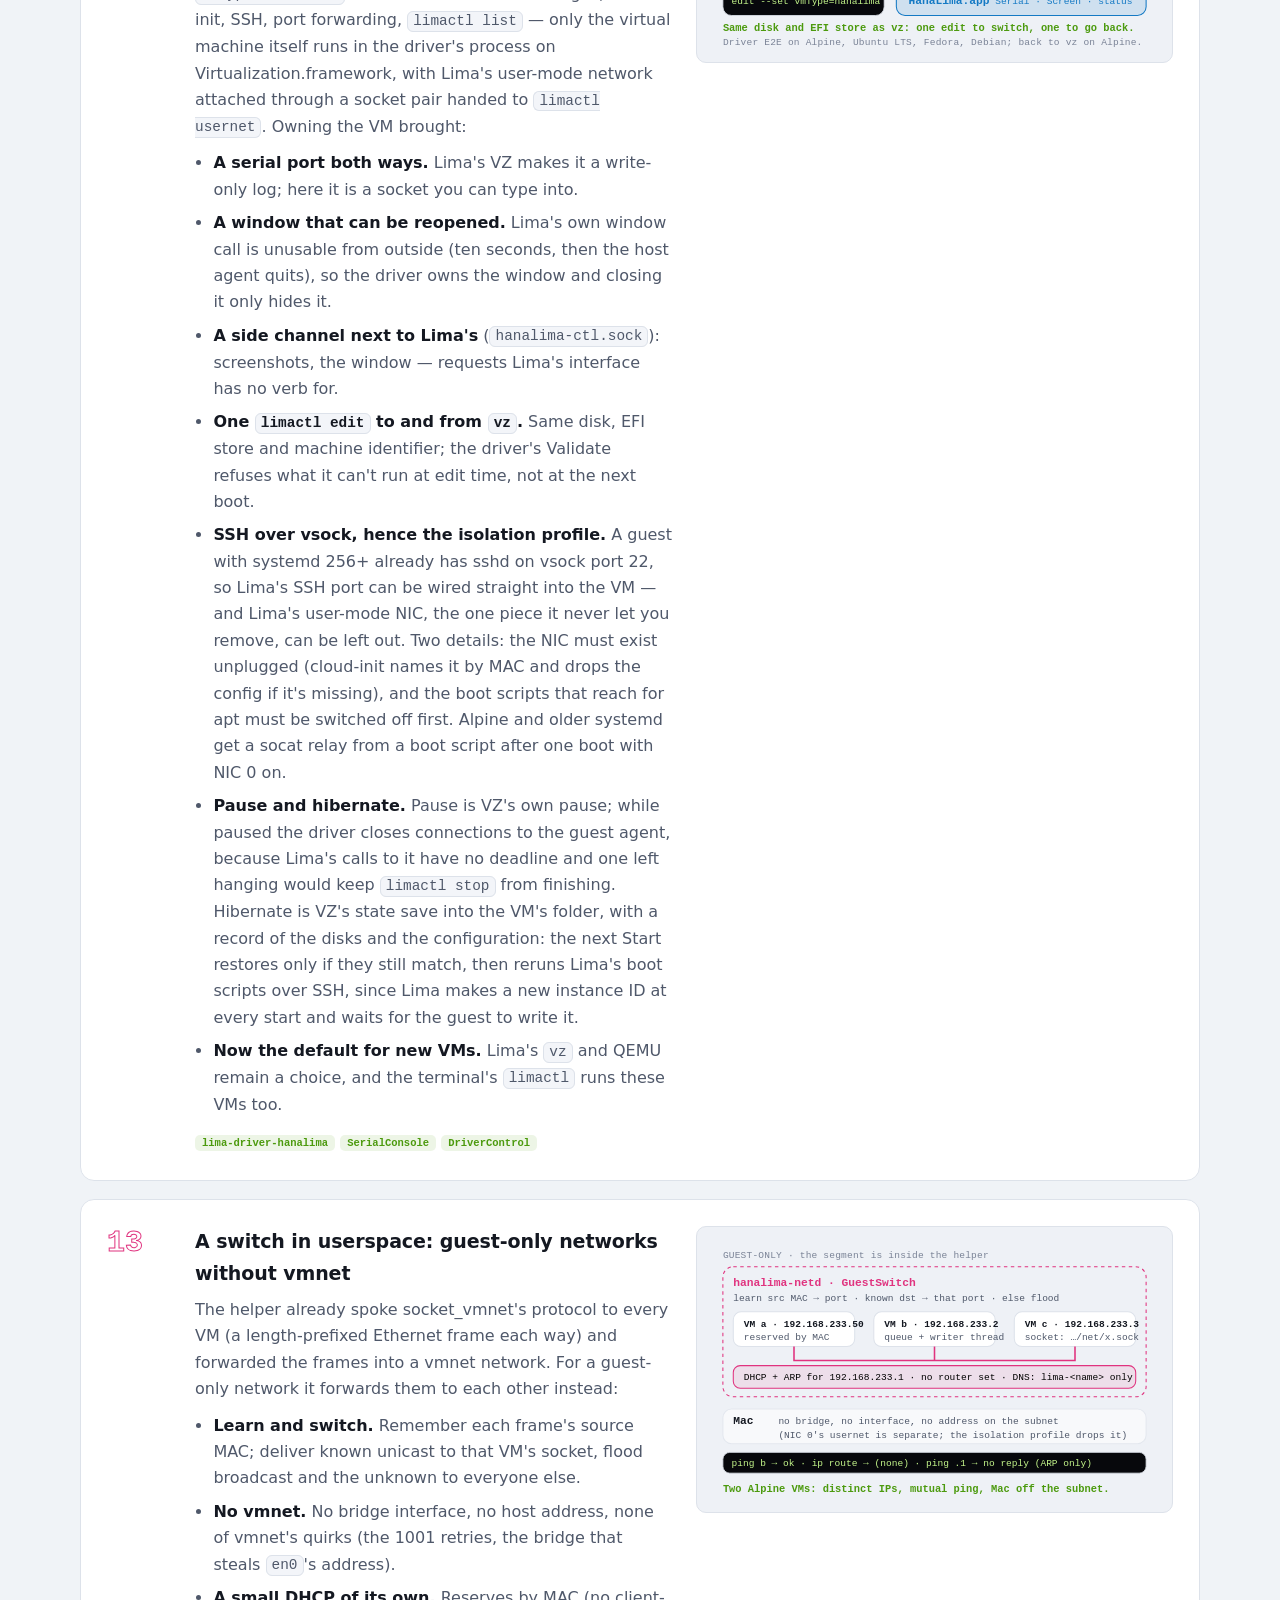
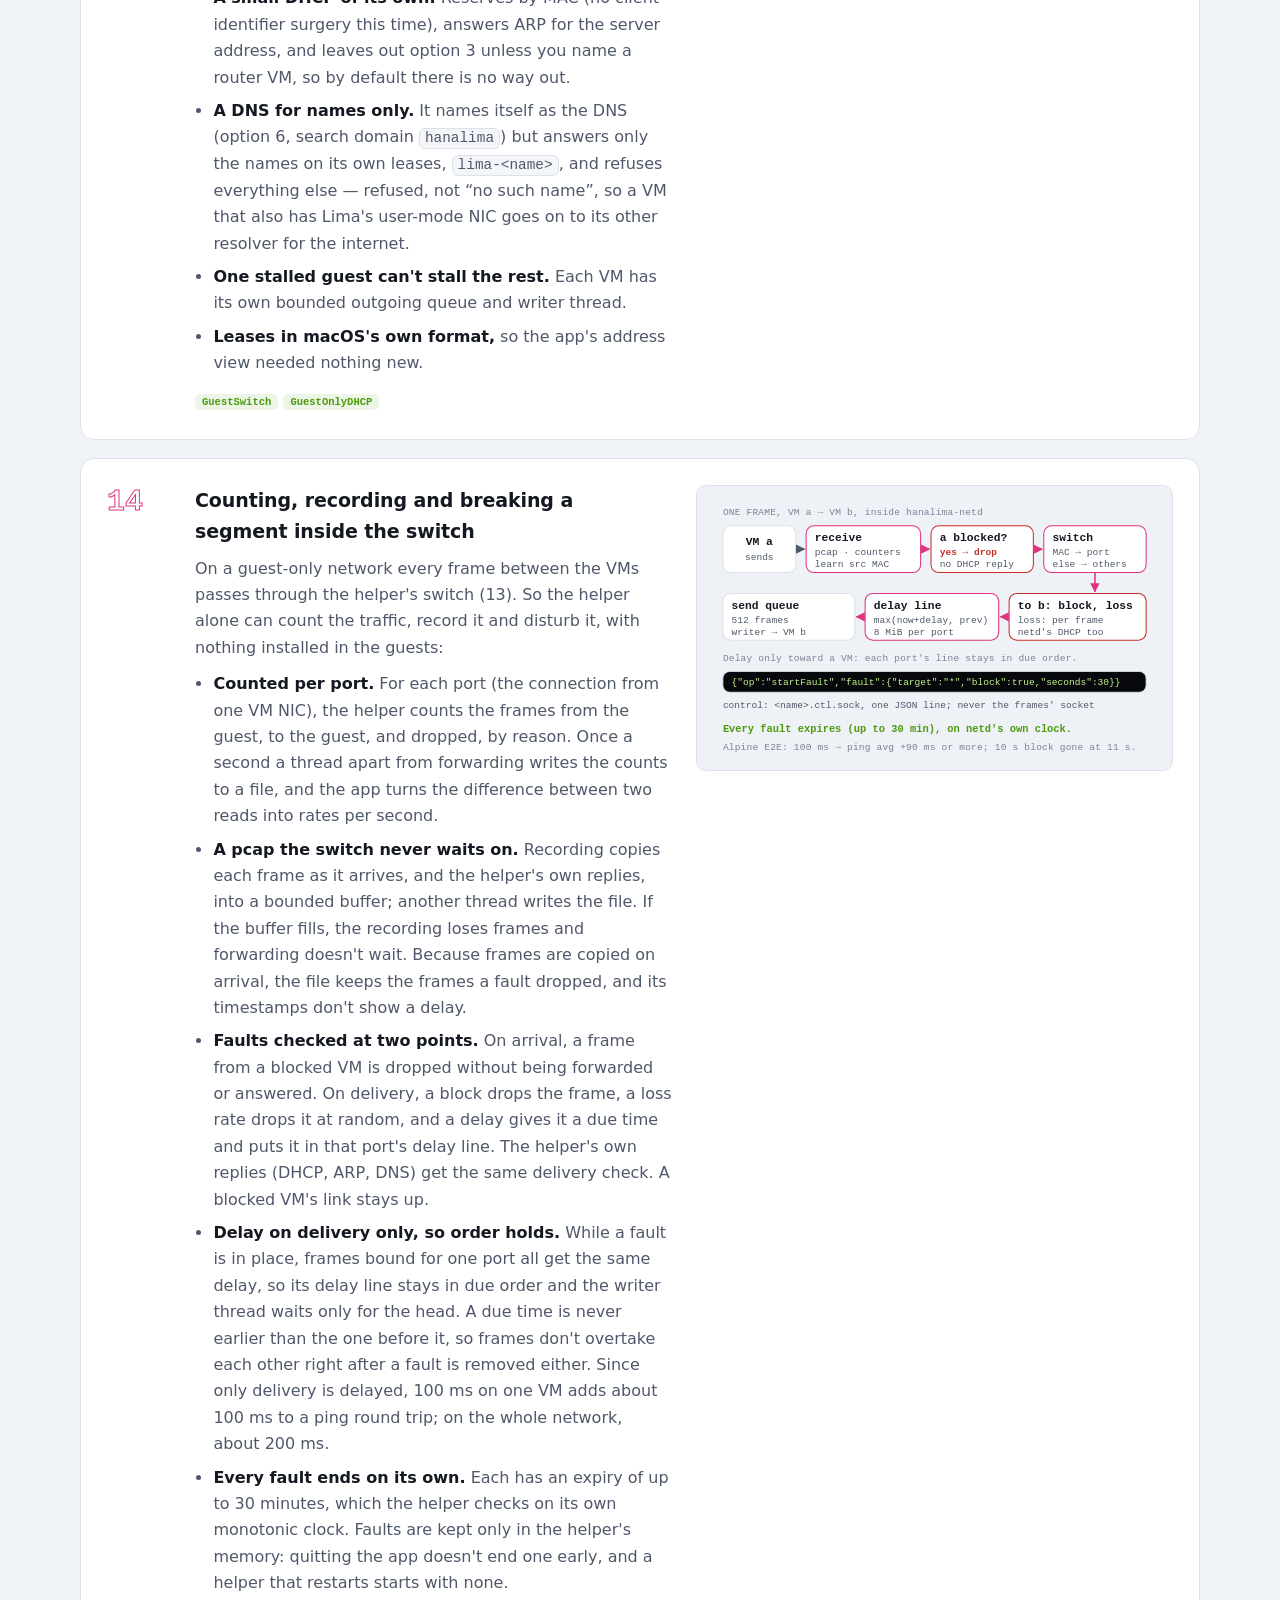
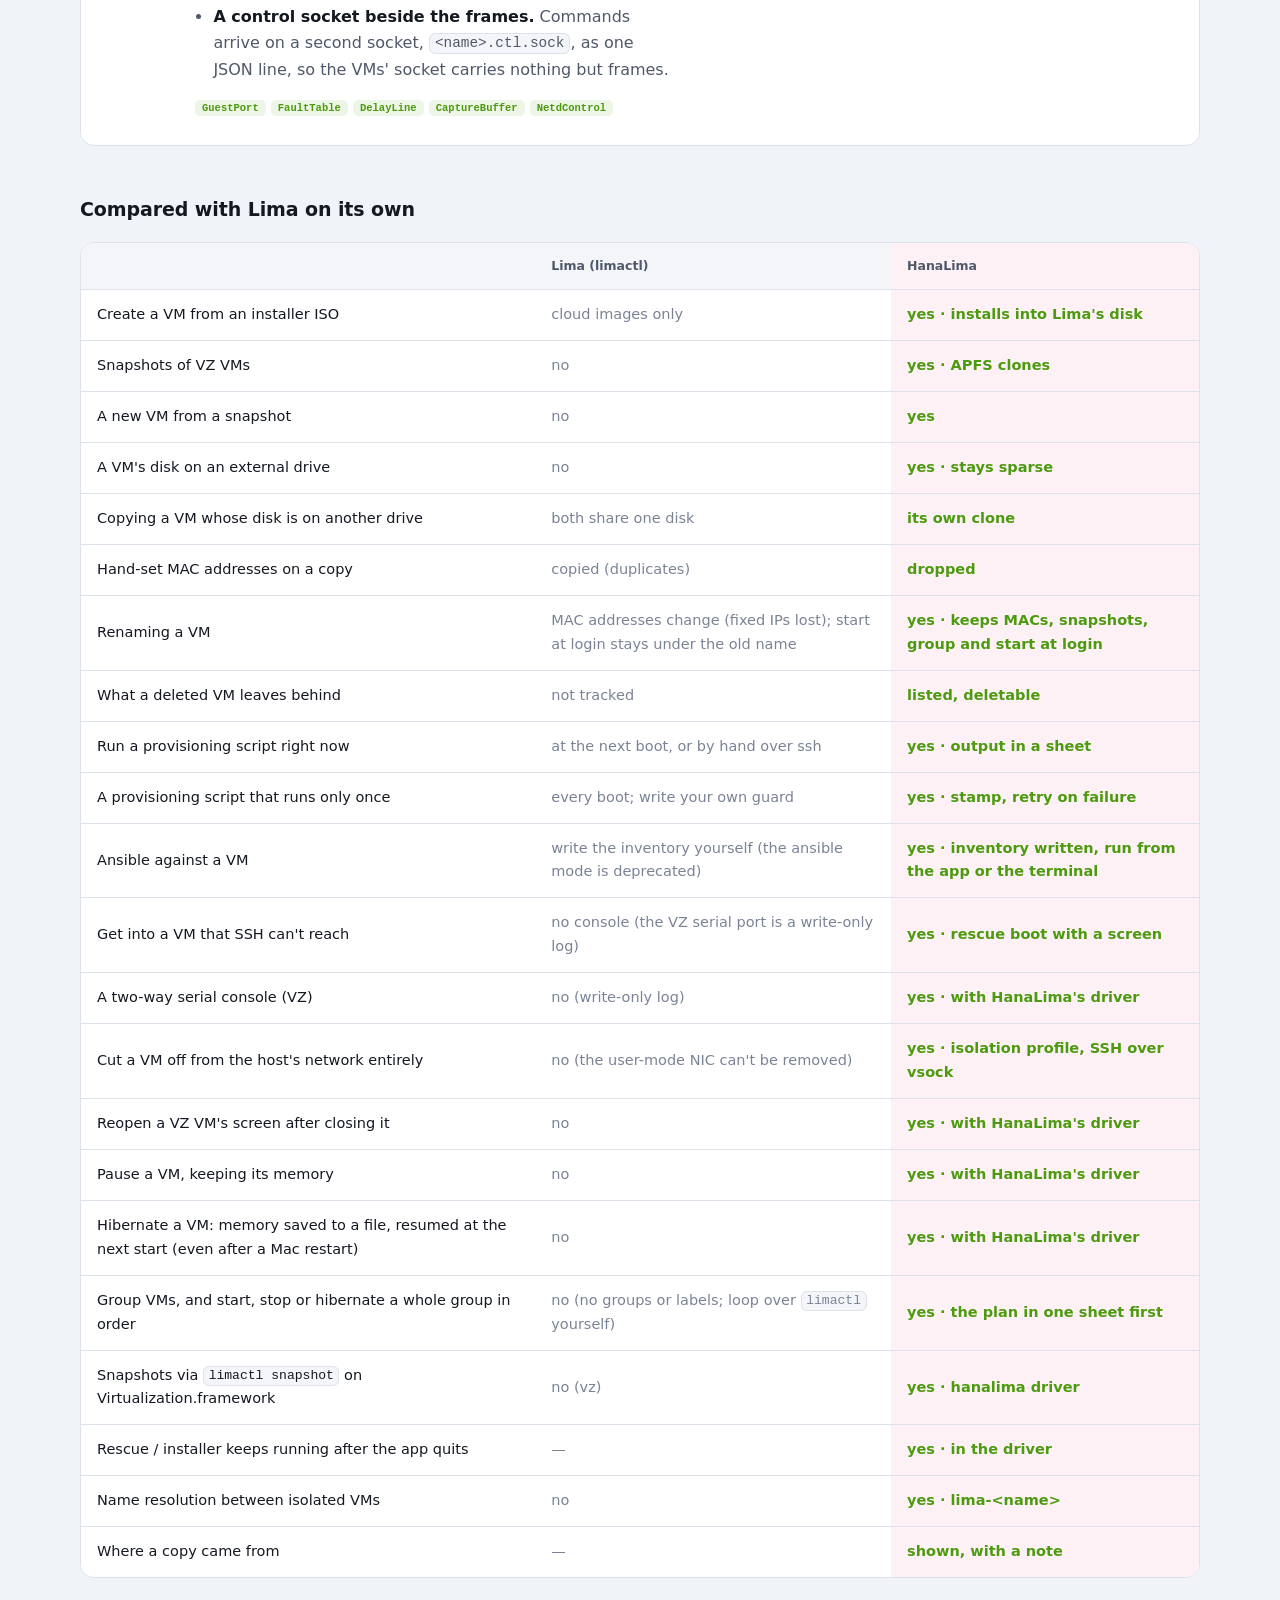
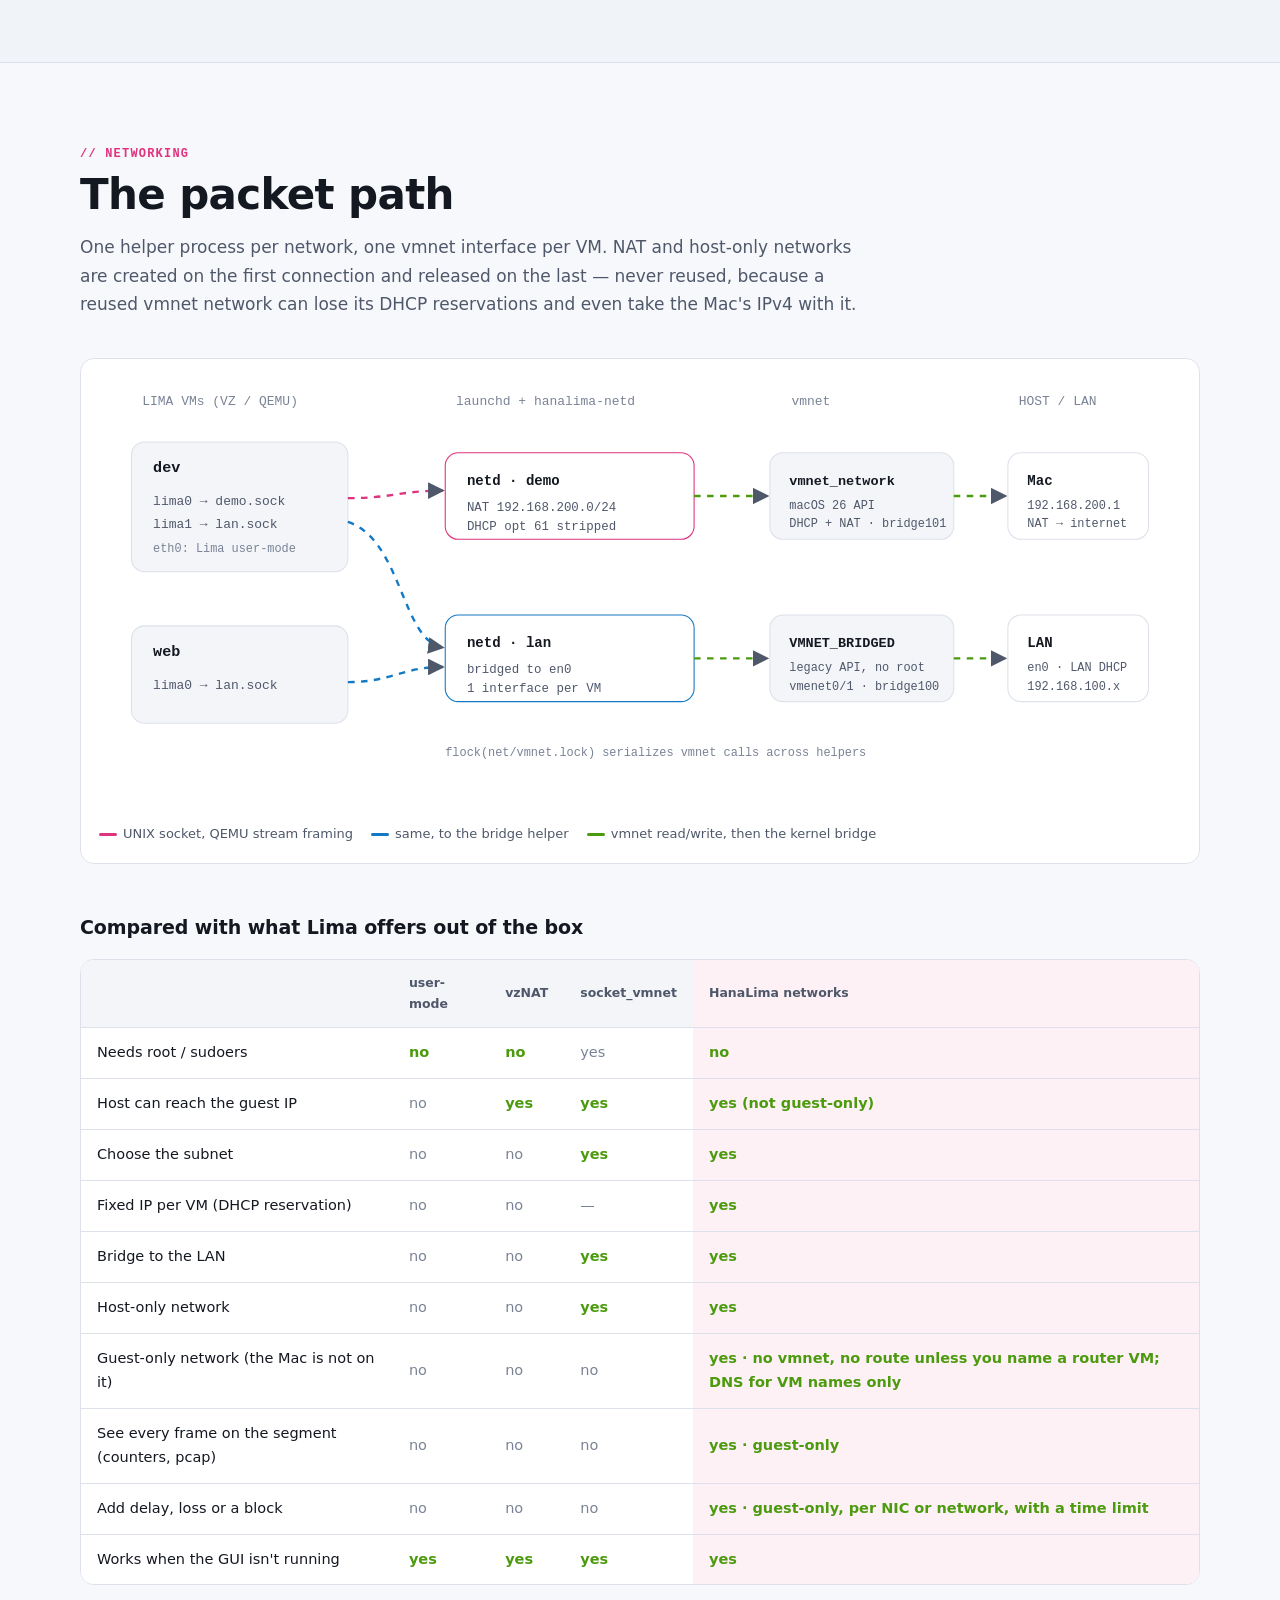
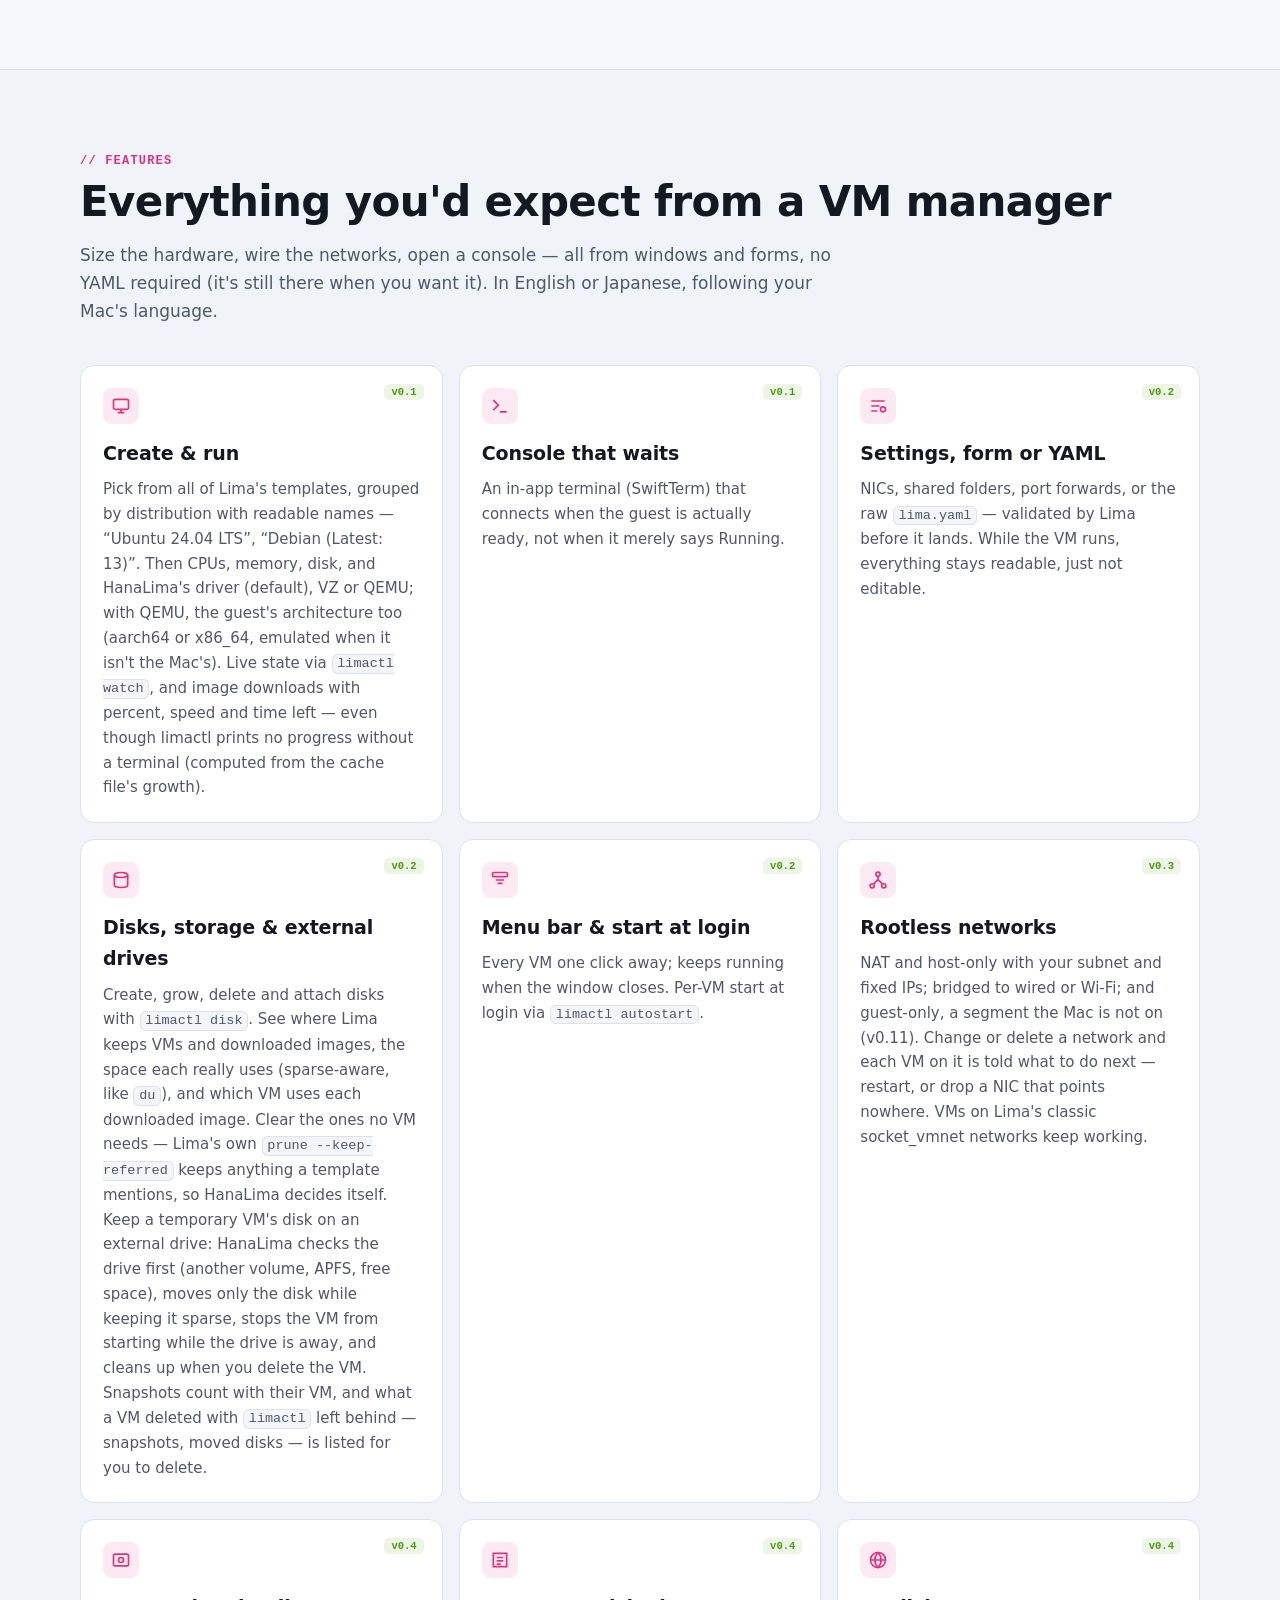
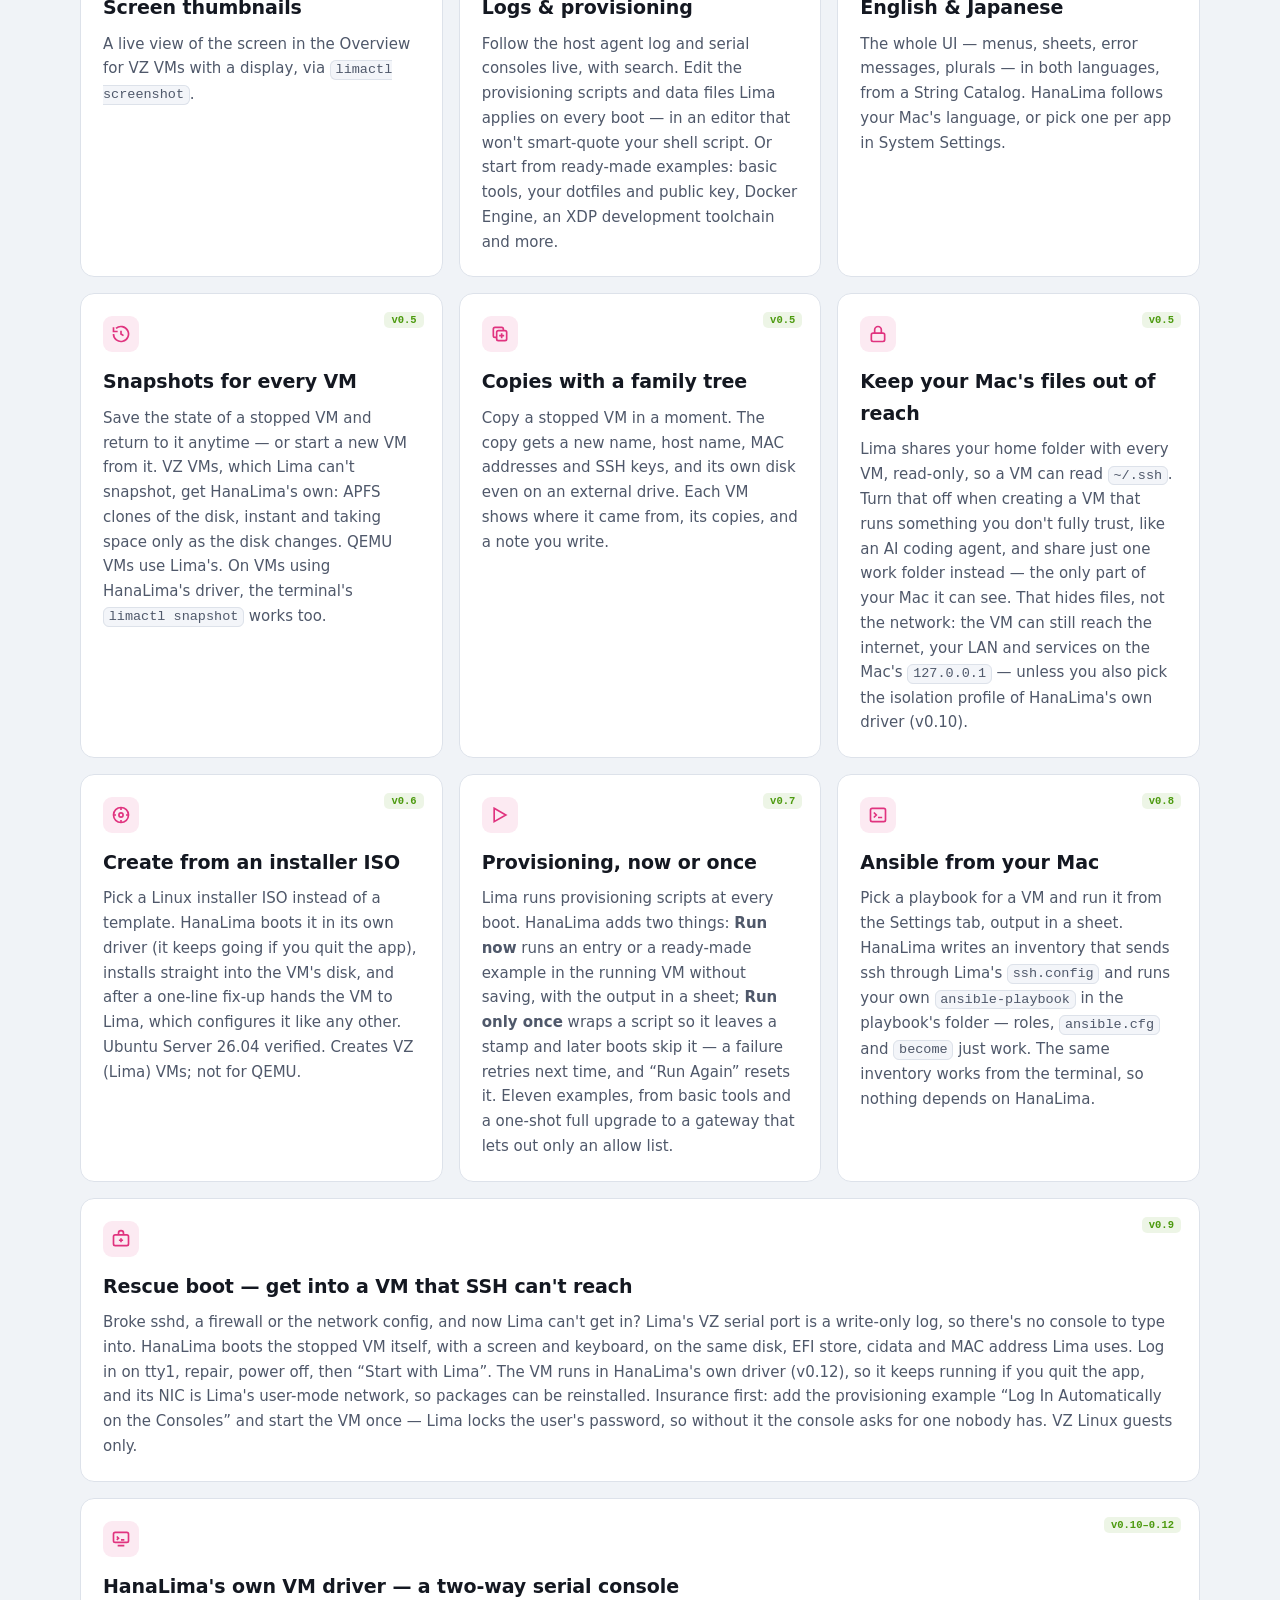
==== commit f5fc39a4: "Site: v0.19.1 Co-Authored-By: Claude Opus 5.5 <noreply@anthropic.com>" ====
--- a/index.html
+++ b/index.html
@@ -63,7 +63,7 @@
   <div class="wrap hero-grid">
     <div>
       <img class="hero-icon" src="assets/img/icon-512.png" width="96" height="96" alt="HanaLima icon">
-      <span class="eyebrow">● v0.19.0 · macOS 26+ · Lima 2.3+ · MIT</span>
+      <span class="eyebrow">● v0.19.1 · macOS 26+ · Lima 2.3+ · MIT</span>
       <h1>
         <span class="en">Lima VMs,<br>point and click.<br><span class="grad">Bridges without sudo.</span></span>
         <span class="ja"><span class="nb">Lima の VM を</span><br><span class="nb">GUI でかんたんに。</span><br><span class="grad"><span class="nb">ブリッジも</span><span class="nb">sudo なしで。</span></span></span>
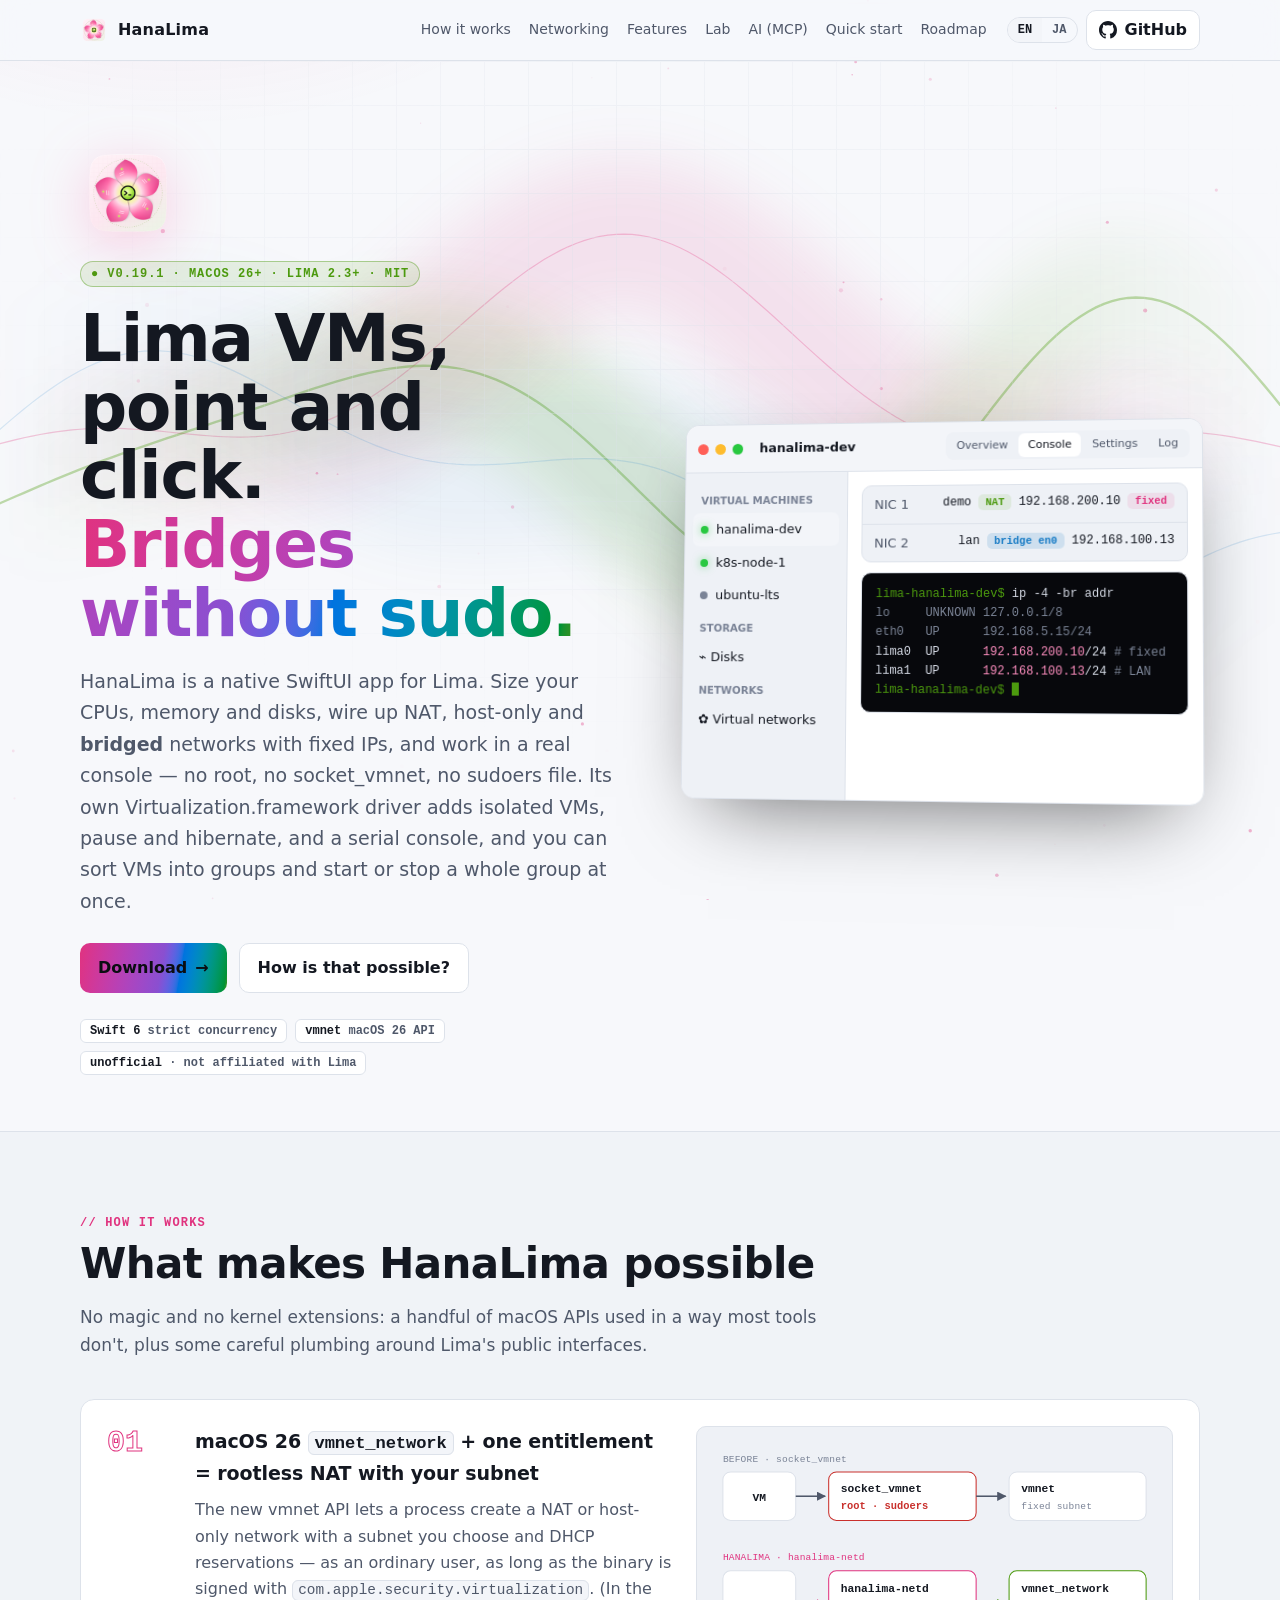
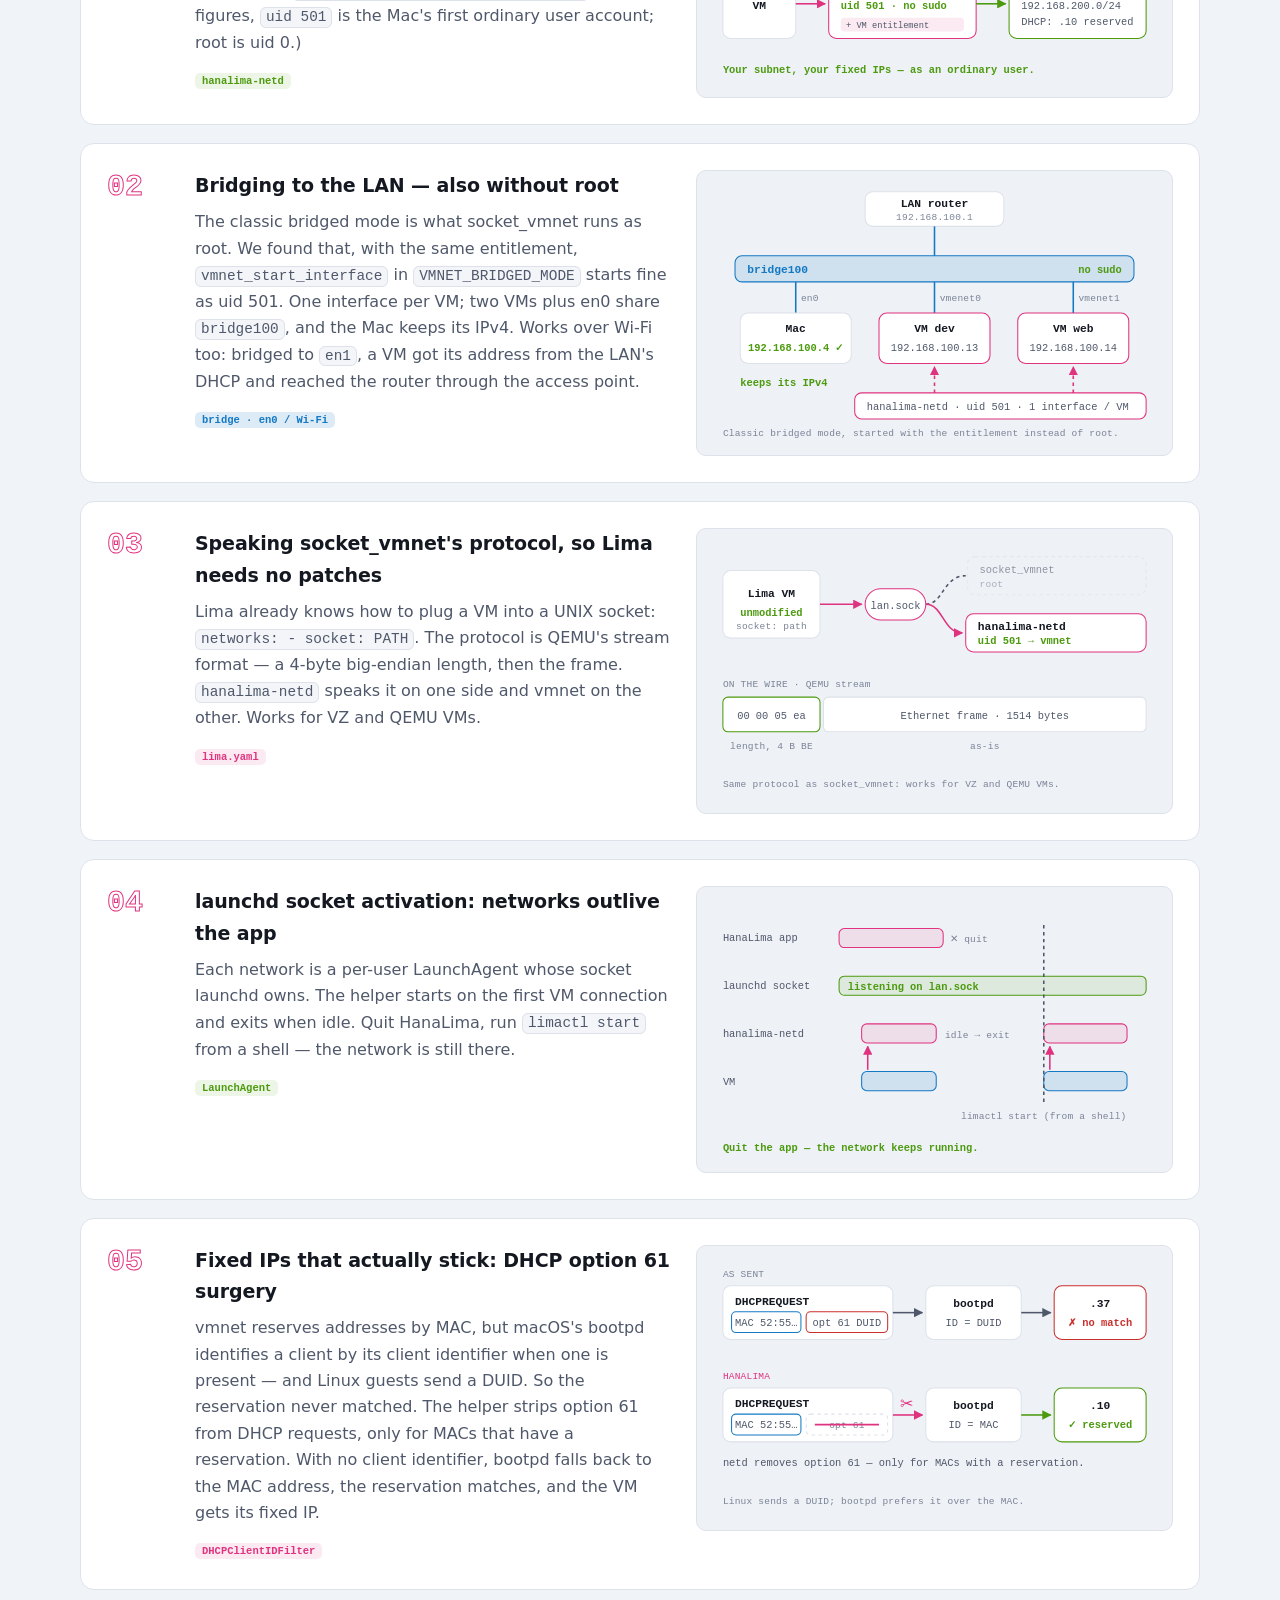
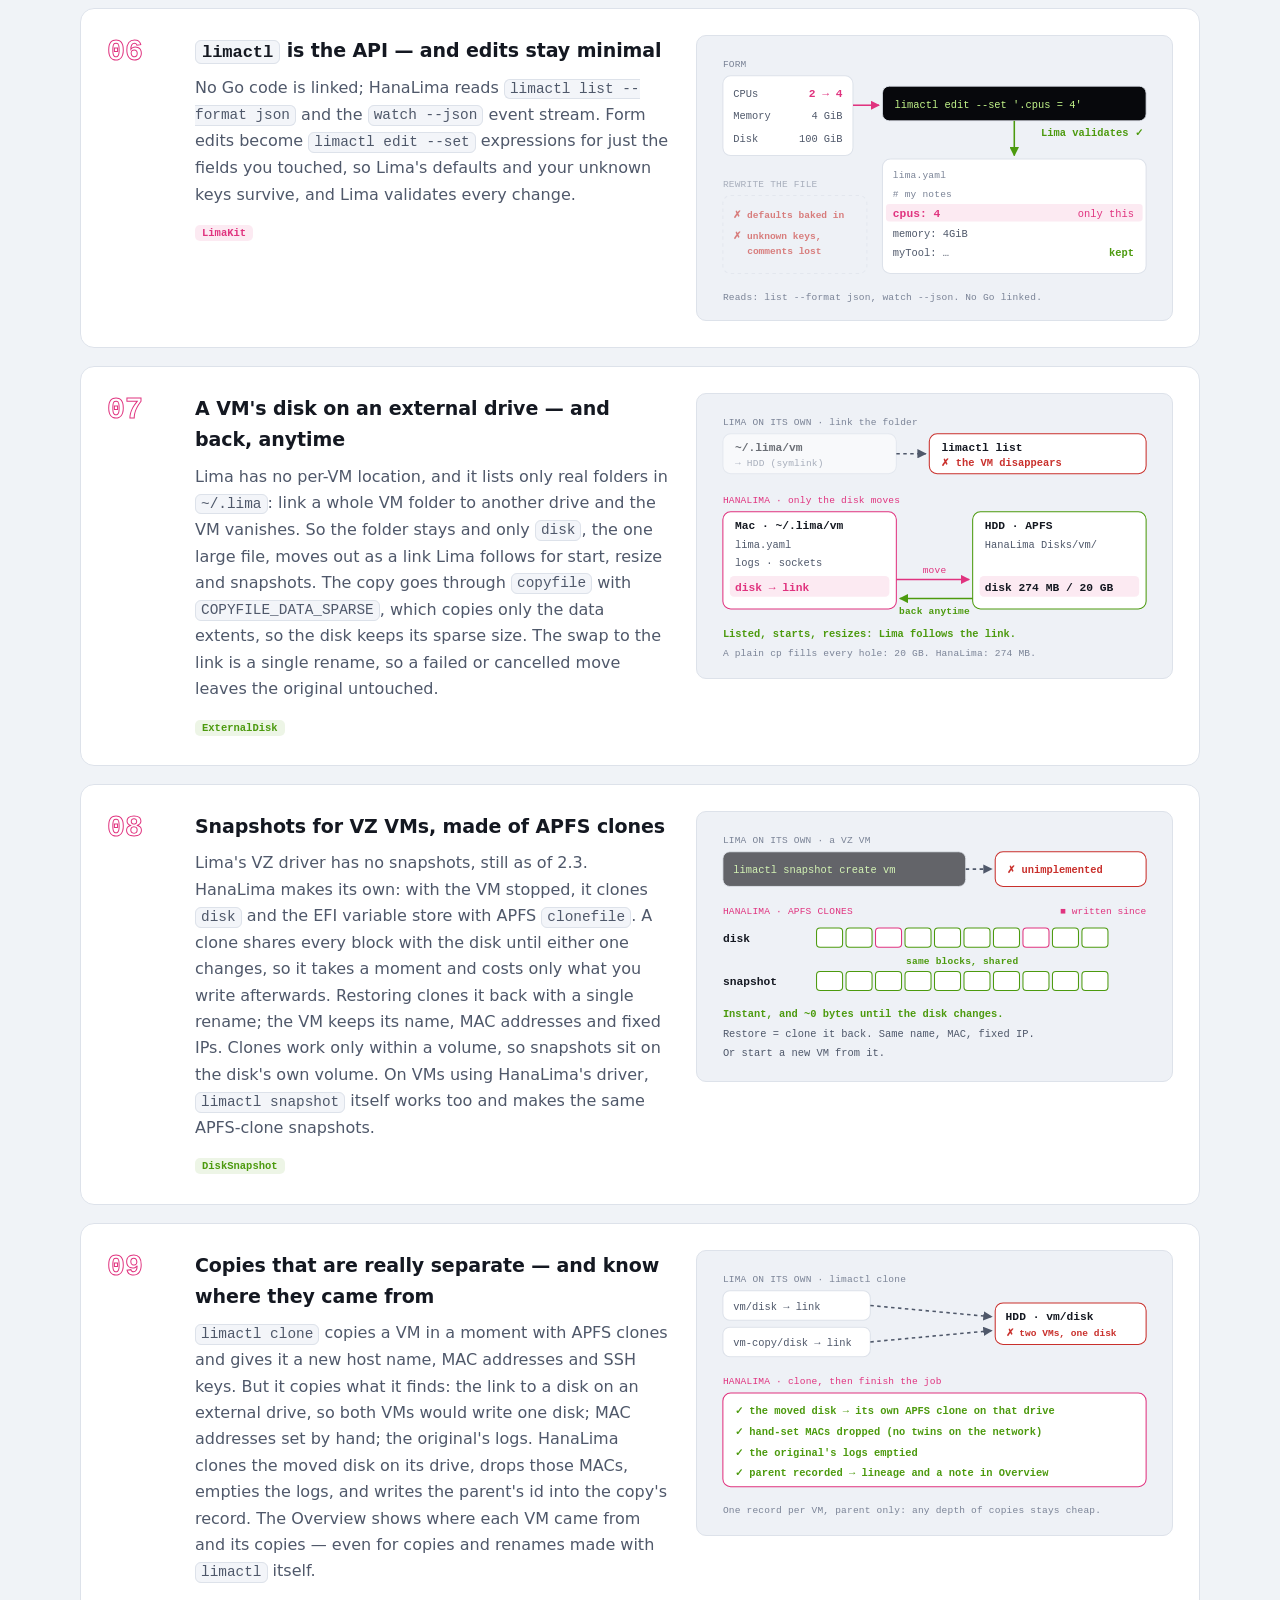
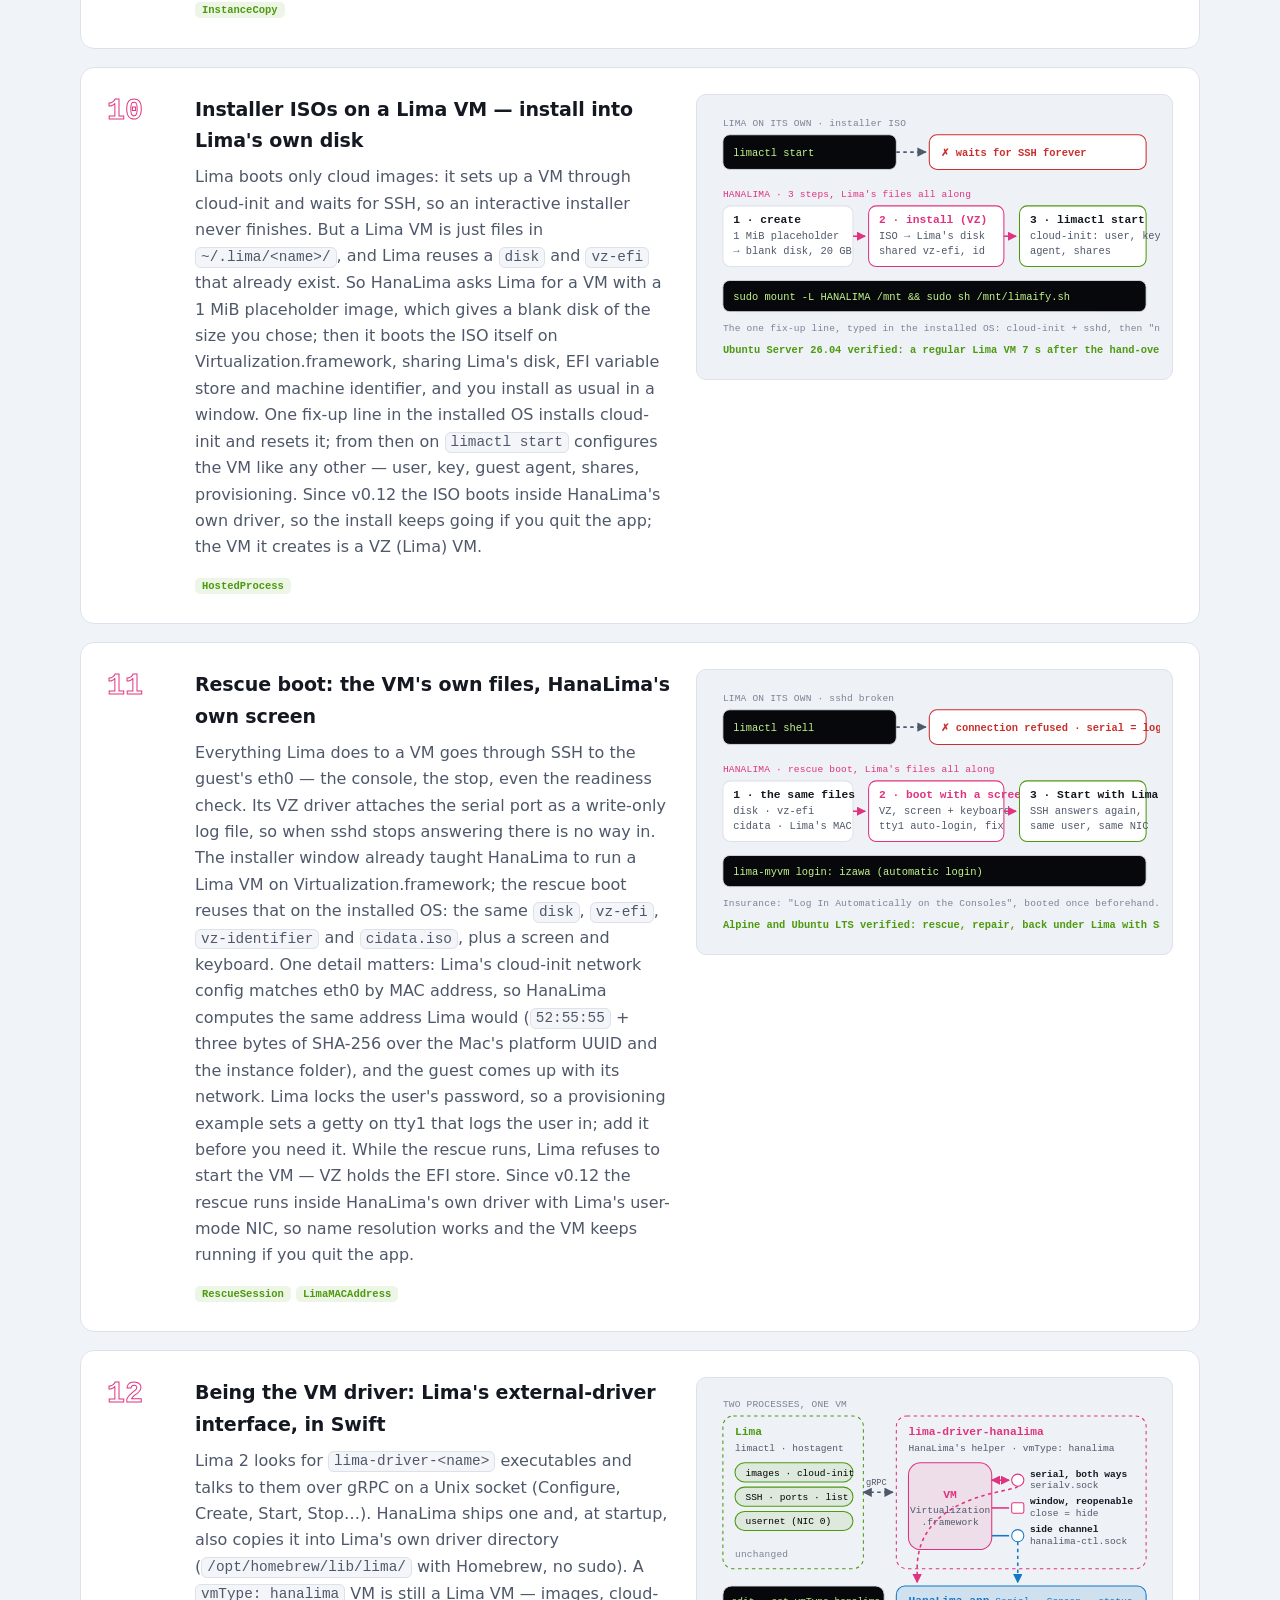
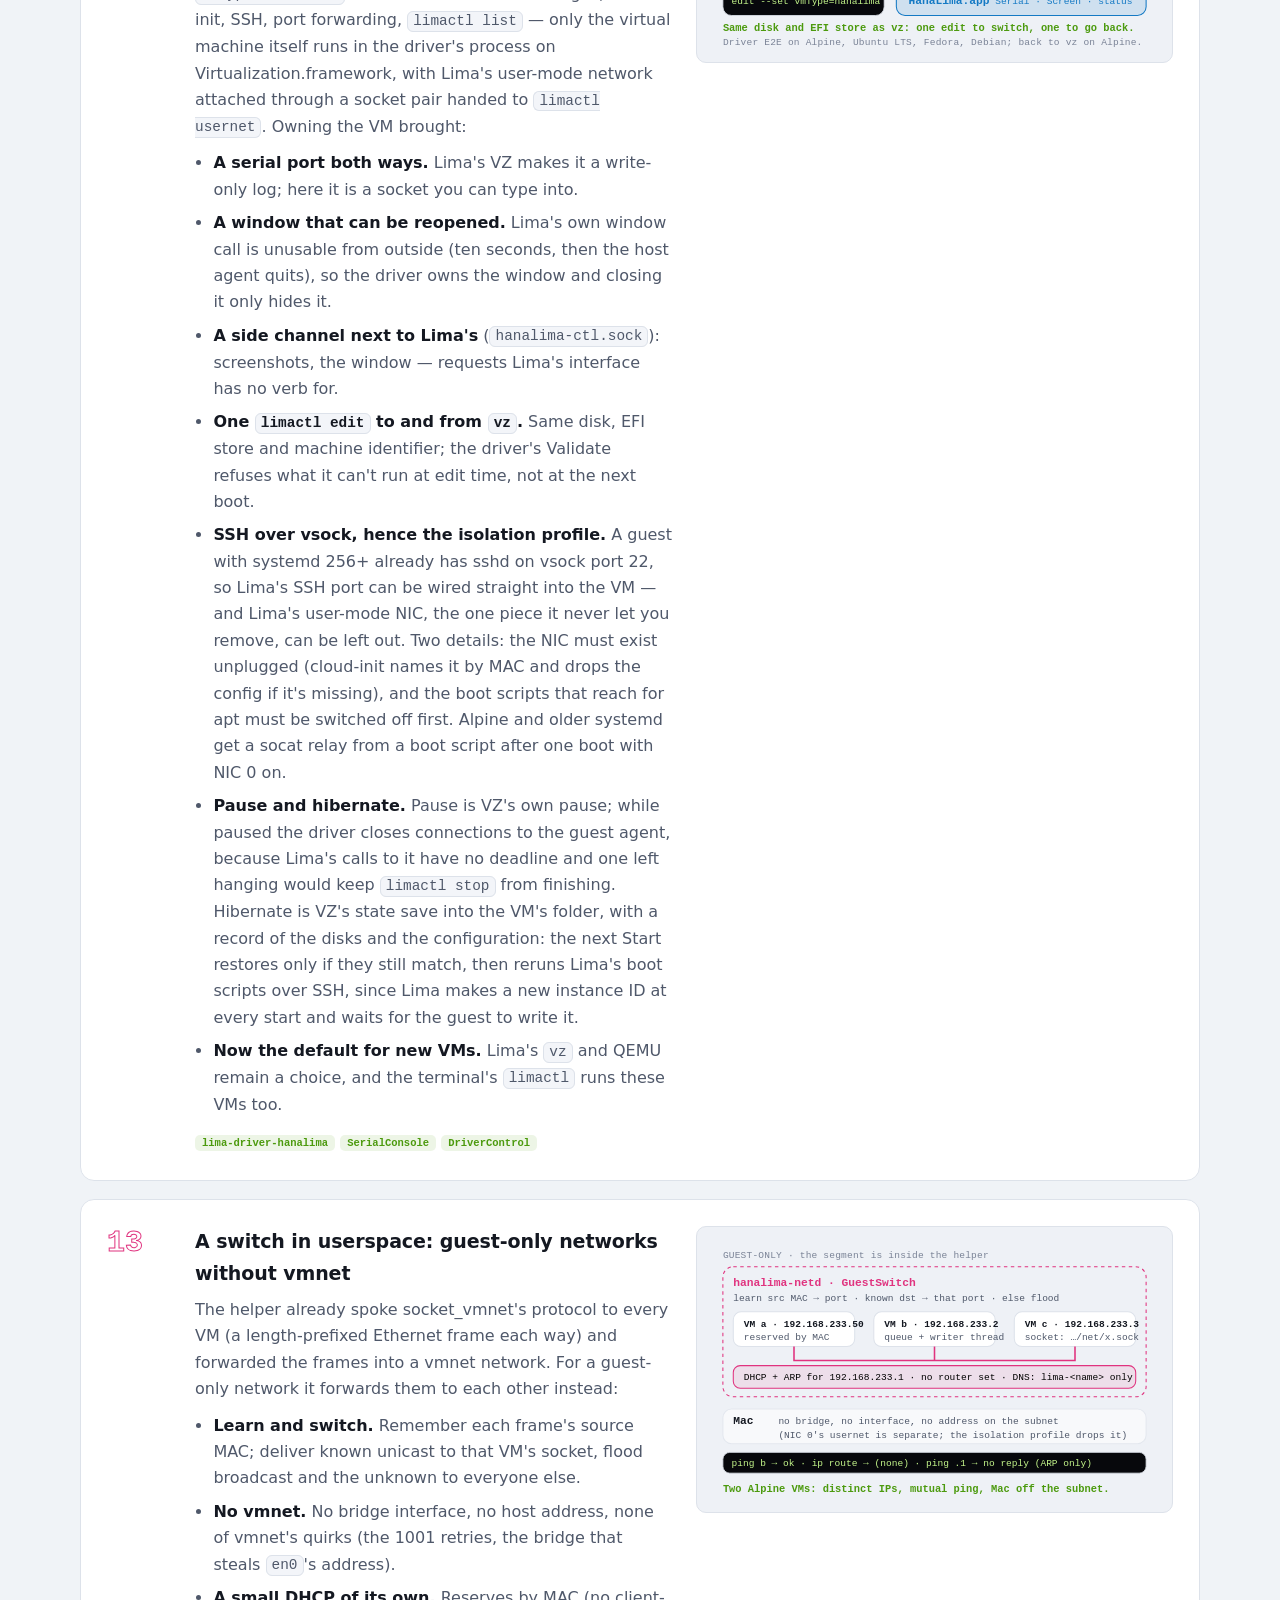
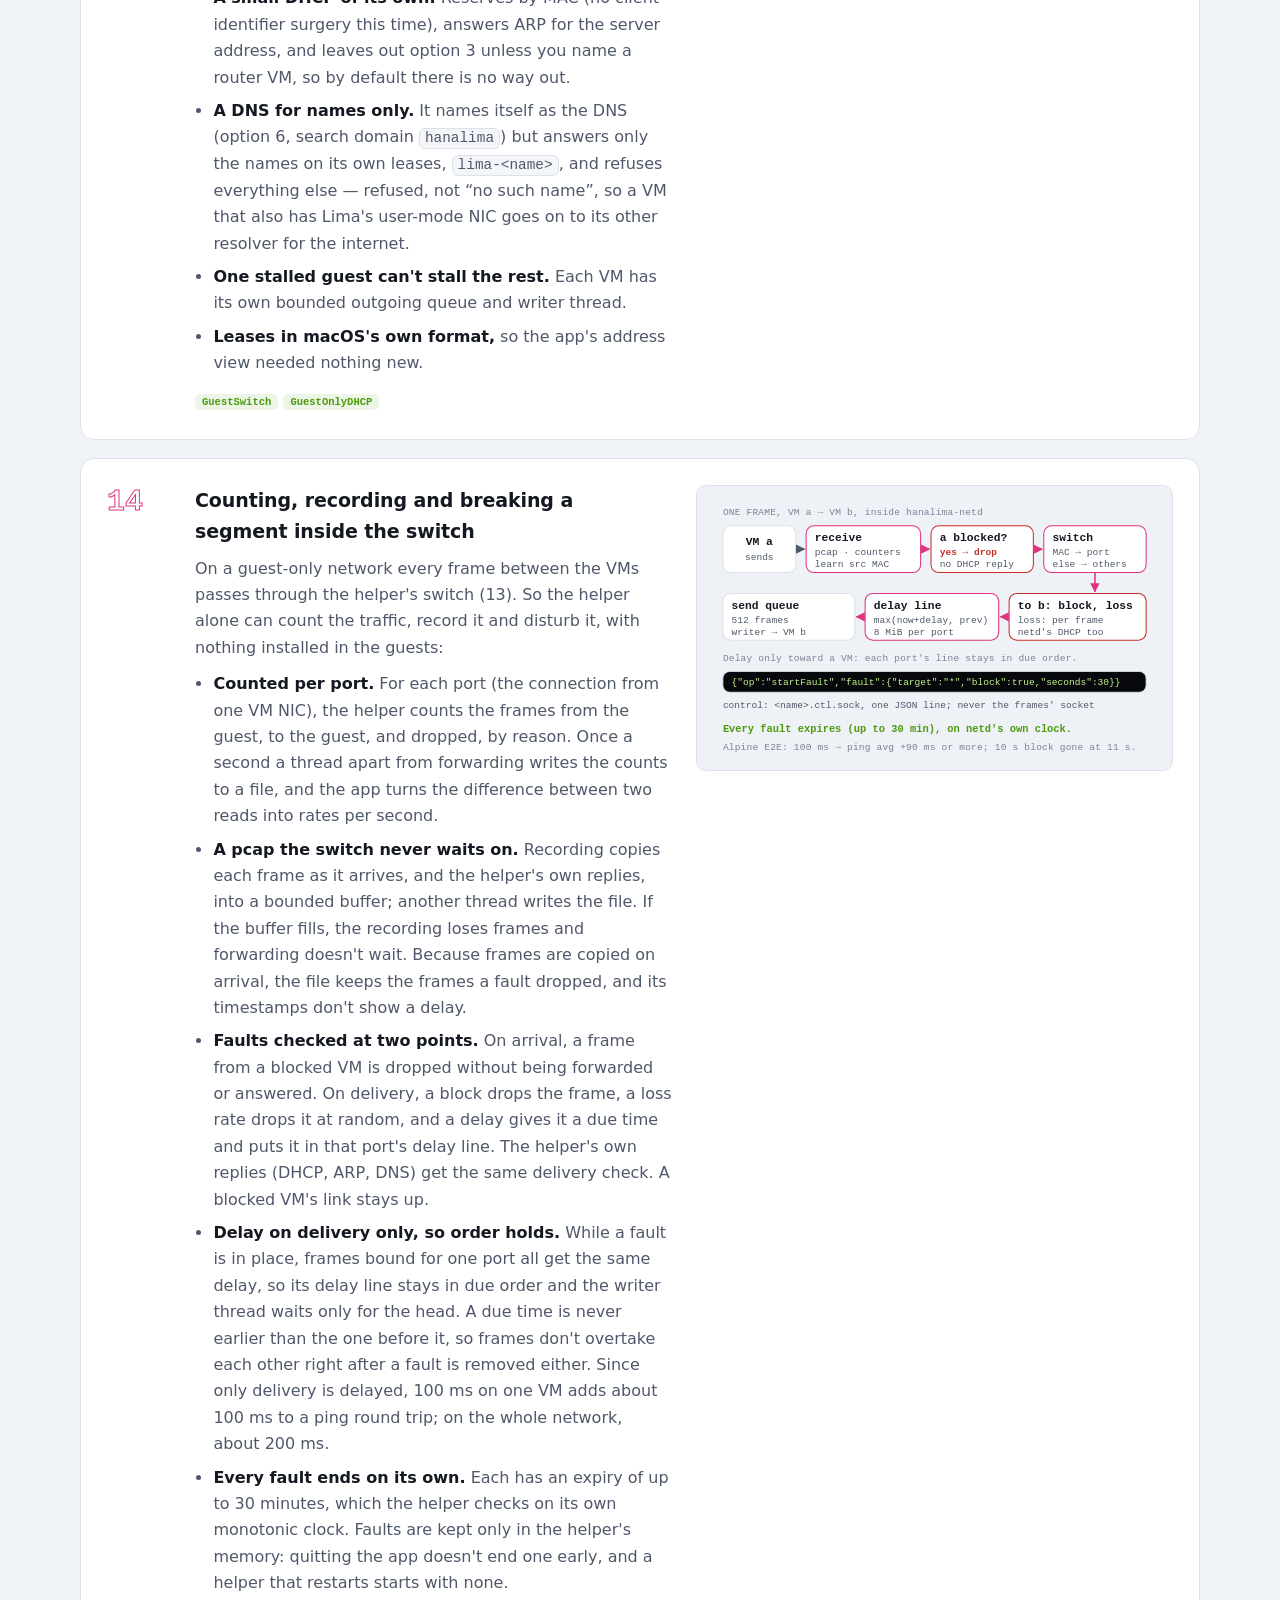
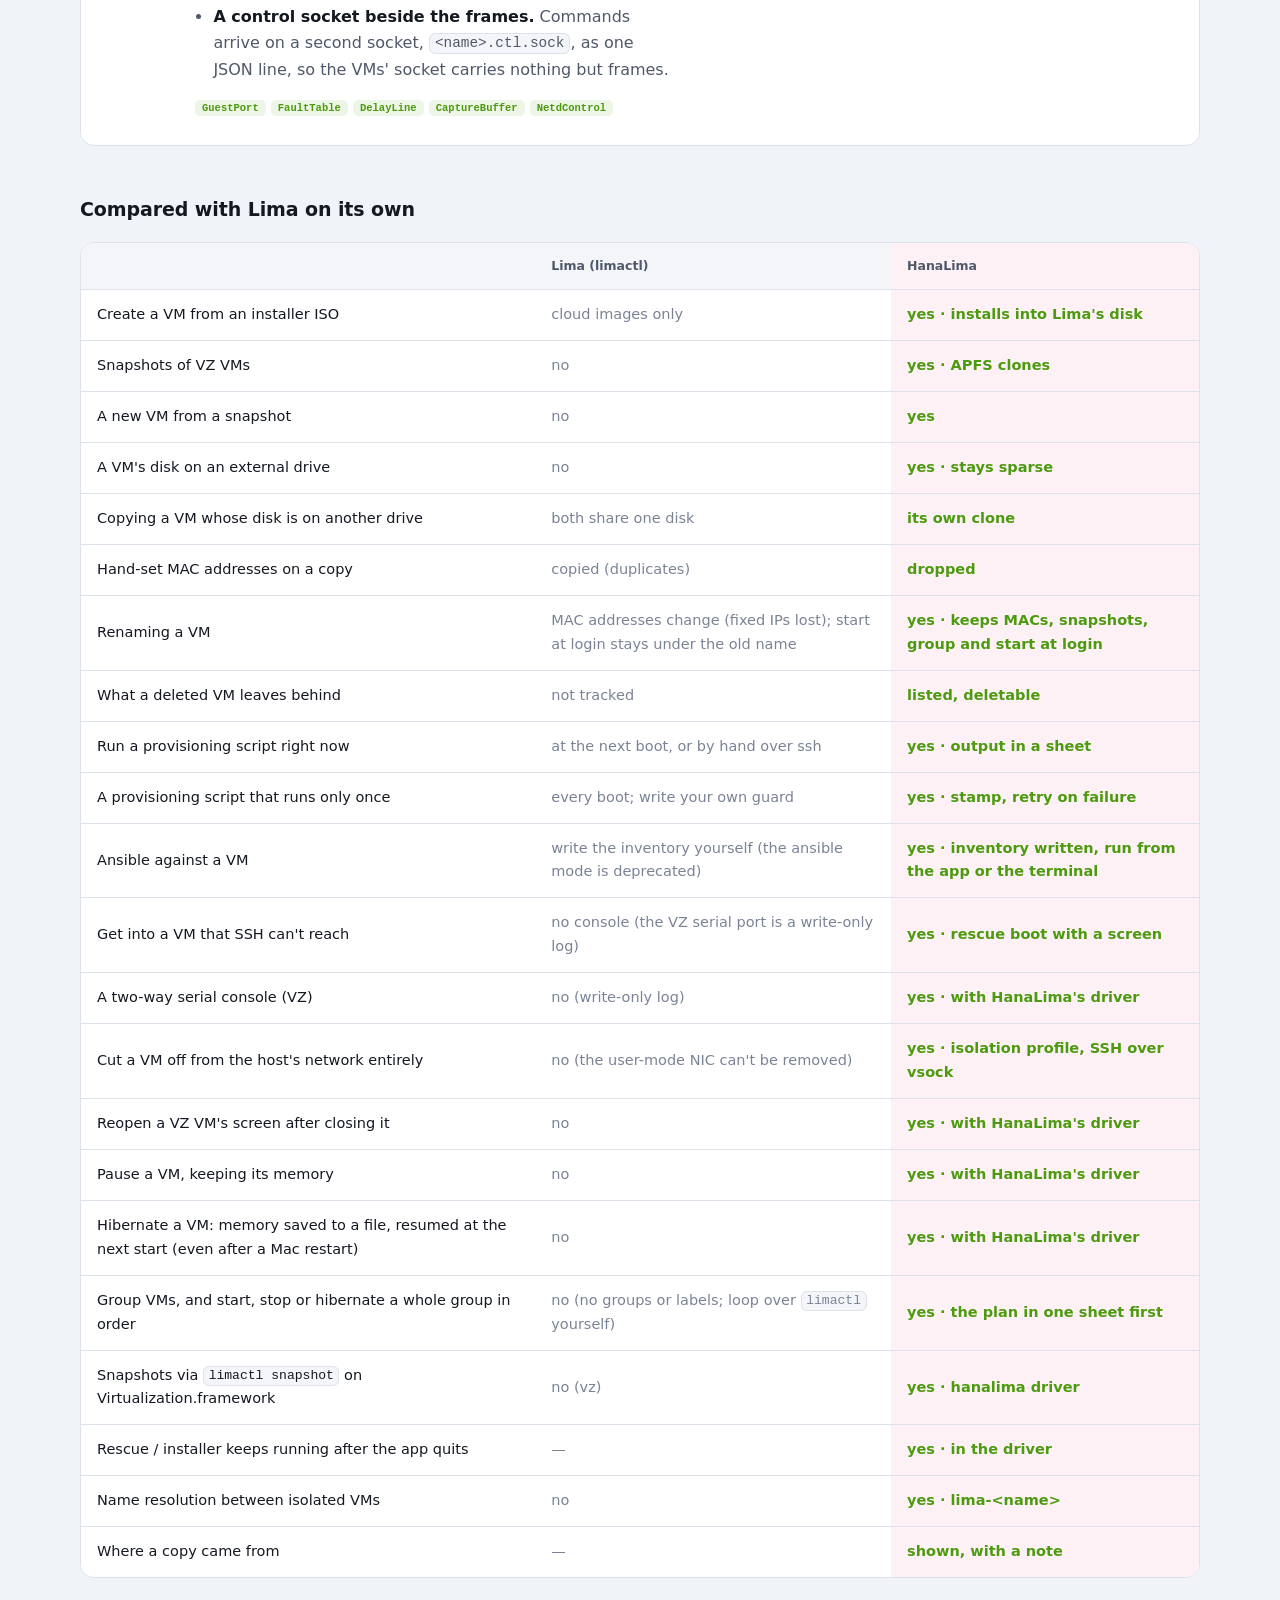
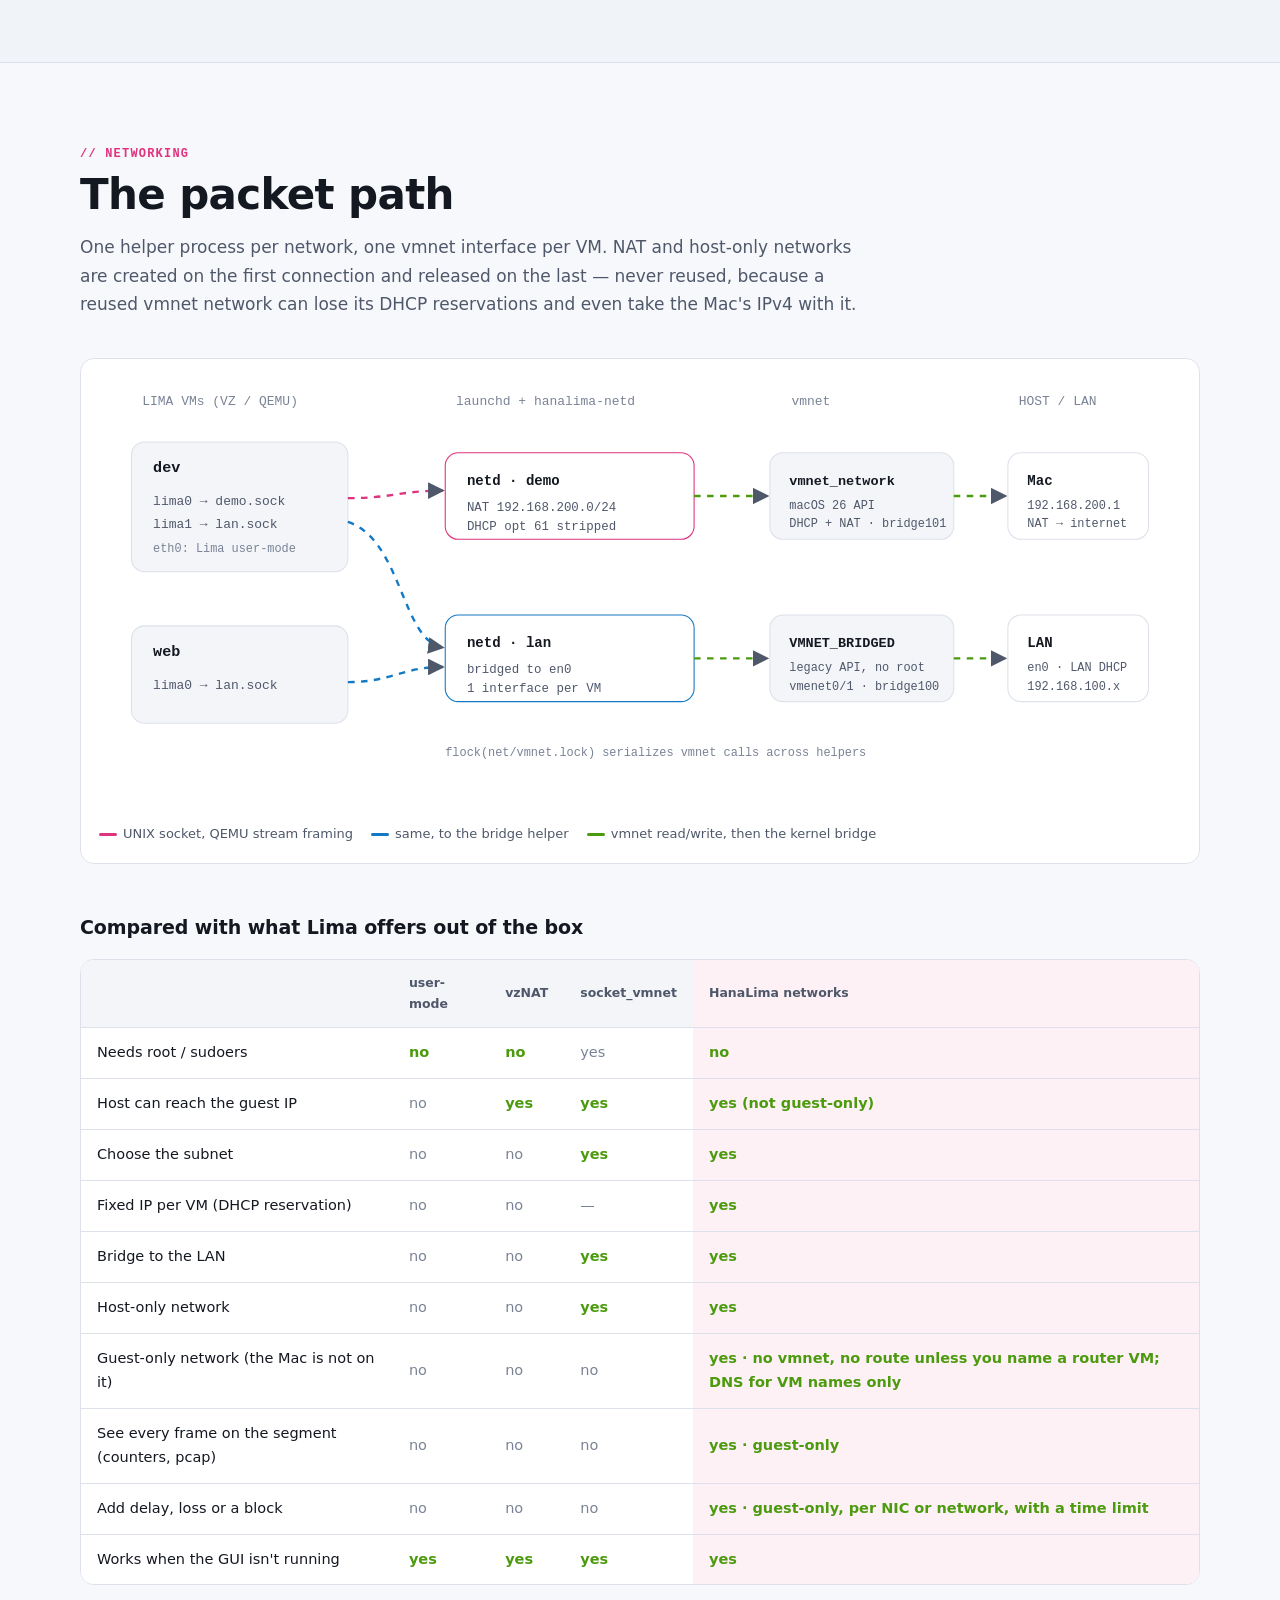
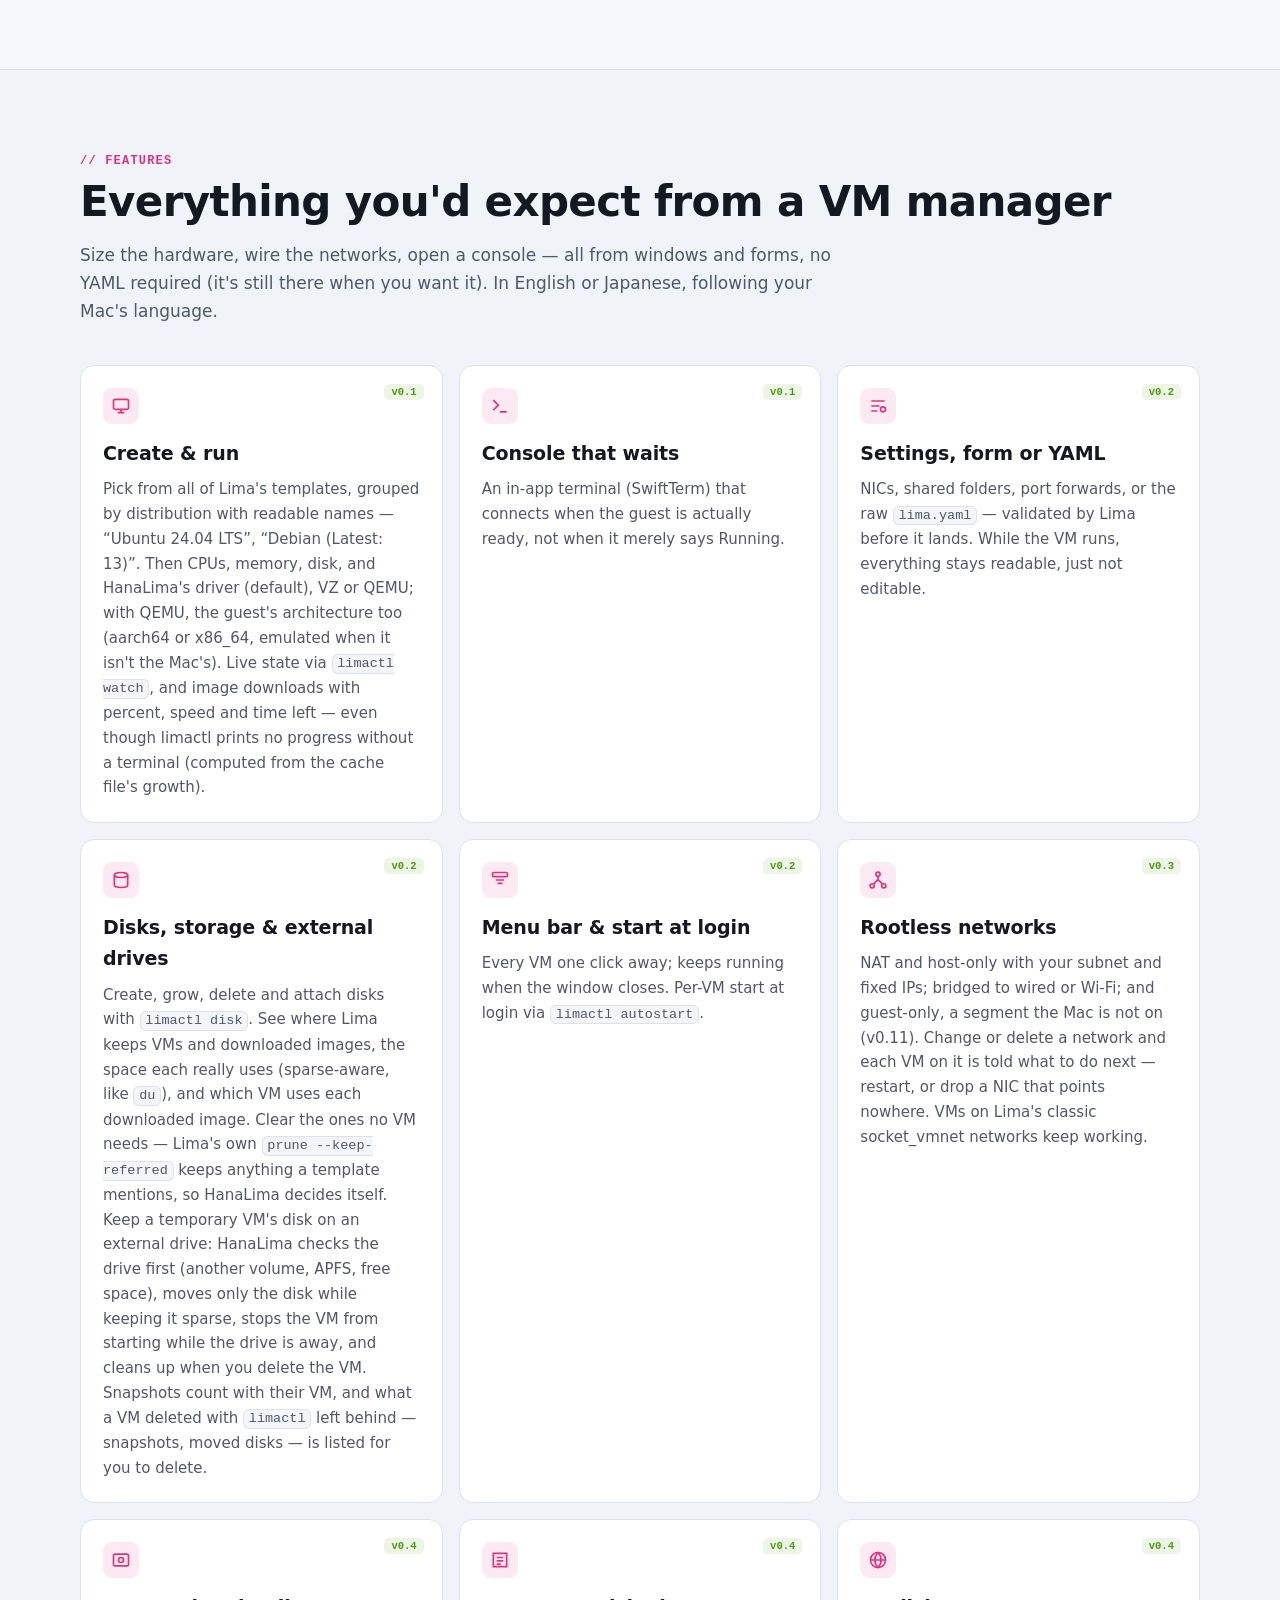
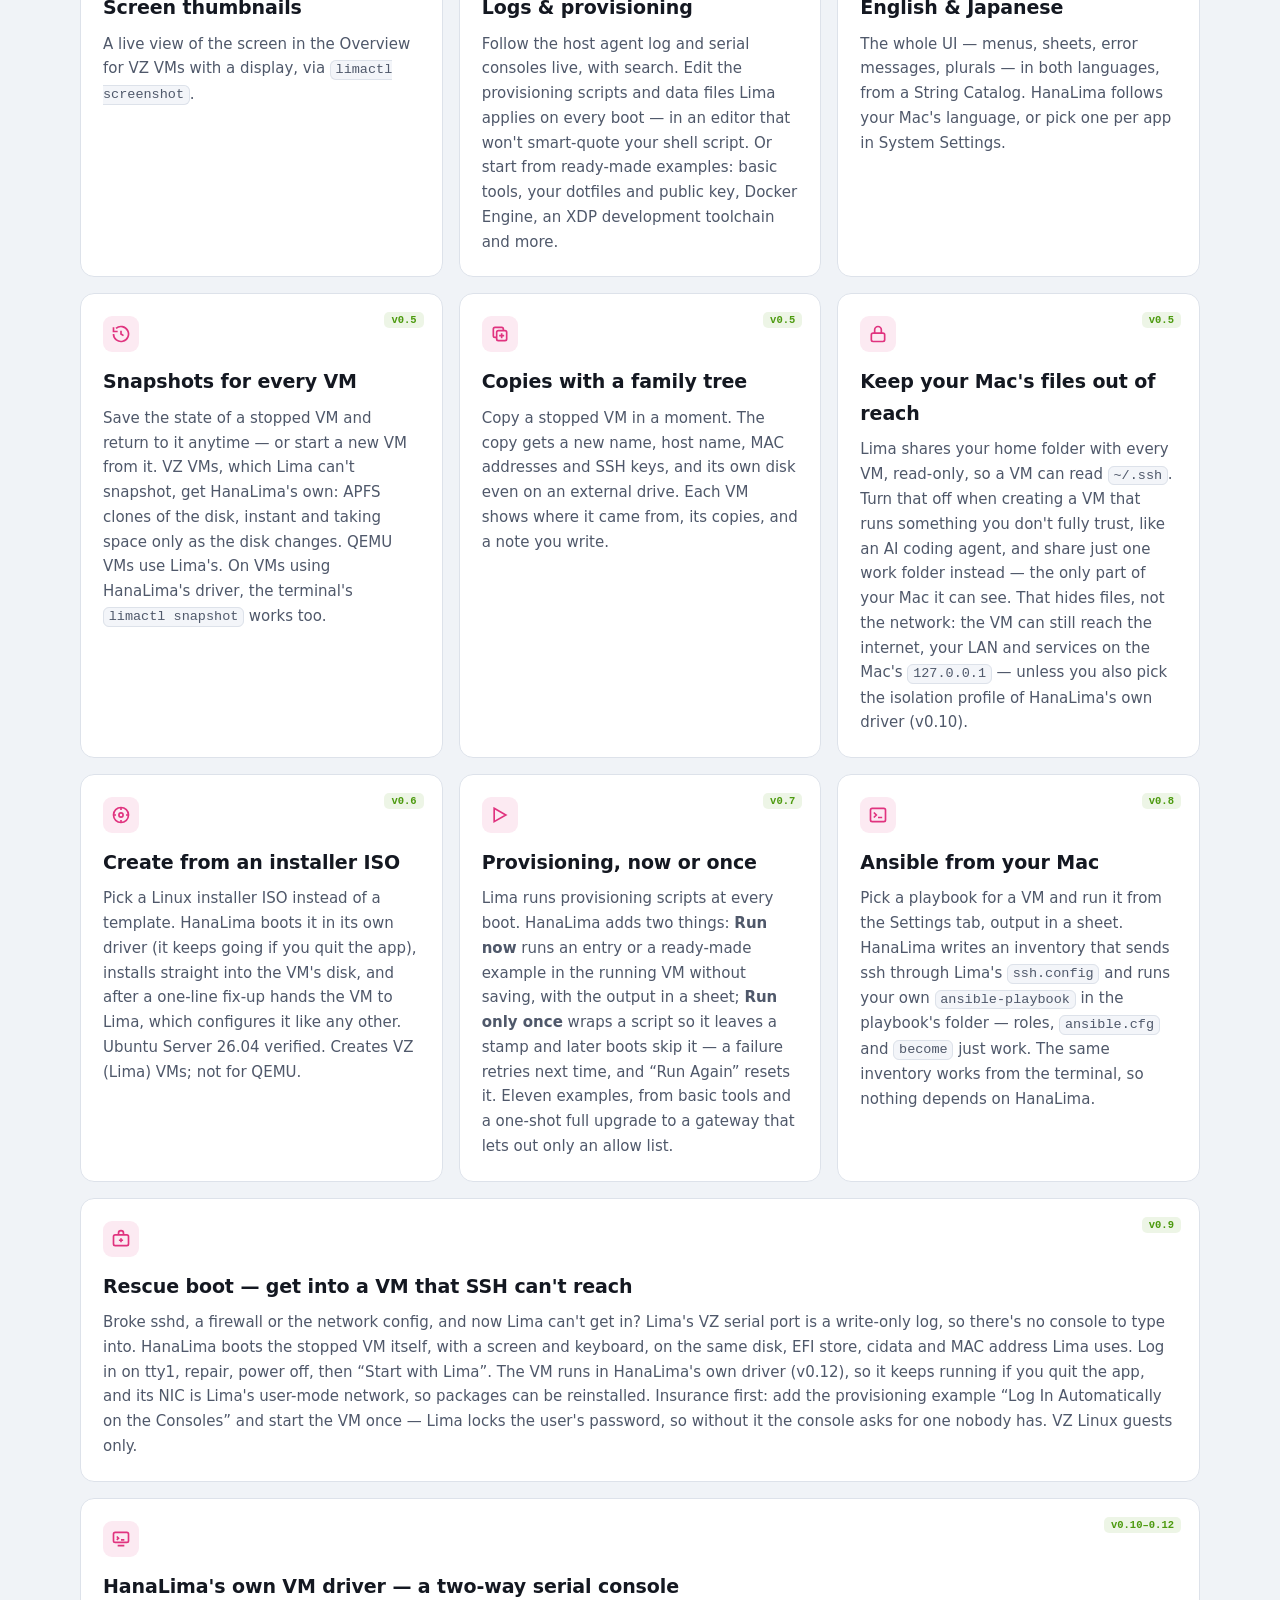
==== commit 95365753: "Site: a VM for each USB device (v0.20) Co-Authored-By: Claude Opus 5.5 <noreply@anthropic.com>" ====
--- a/index.html
+++ b/index.html
@@ -576,7 +576,12 @@
       <div class="card reveal wide"><span class="status done">v0.19</span>
         <div class="icon"><svg viewBox="0 0 24 24" fill="none" stroke="currentColor" stroke-width="2"><rect x="8" y="2" width="8" height="7" rx="1"/><path d="M10 5h1M13 5h1"/><path d="M7 9h10v9a3 3 0 0 1-3 3h-4a3 3 0 0 1-3-3z"/></svg></div>
         <h3><span class="en">USB devices from the Mac, passed to a VM</span><span class="ja">Mac の USB 機器を VM に渡す</span></h3>
-        <p><span class="en">Plug a USB memory stick into the Mac and give it to a VM as a device, not as shared files: the guest finds it on its USB bus and gets <code>/dev/sdX</code>, so it can partition, format or read it raw. Choose the one VM that receives USB devices with a switch in its Overview tab, start it, and pick the device in the menu bar's <strong>Virtual Machine Accessories</strong> (“Use with HanaLima”). While it is passed through the Mac can't use it; “Use with This Mac” gives it back, and the Mac mounts it again as if it had just been plugged in. The VM keeps the device across a pause and lets it go when it stops or hibernates. Built on macOS 27's USB passthrough in Virtualization.framework, so it needs macOS 27, a VM on HanaLima's driver, and the released build (claiming USB devices takes Apple's entitlement, which a build of your own doesn't have). Verified with a USB stick on Ubuntu 26.04 and Alpine.</span><span class="ja">Mac に挿した USB メモリを、ファイルの共有ではなく機器として VM に渡せます。ゲストの USB のバスに機器が現れて <code>/dev/sdX</code> になるので、パーティションを切る、フォーマットする、生のまま読むといったことができます。受け取る VM を 1 台、概要タブの切り替えで選んで起動し、メニューバーの「<strong>仮想マシンアクセサリ</strong>」でその機器を「HanaLima で使用」にします。渡している間は Mac から使えません。「“このMac” で使用」にすると、挿したときと同じように Mac にマウントし直されます。一時停止の間は渡したままで、停止や休止で手放します。macOS 27 の Virtualization.framework の USB パススルーを使うので、macOS 27、HanaLima のドライバーの VM、配布しているビルドが要ります（USB 機器を受け取るには Apple の entitlement が要り、自分でビルドしたものには付きません）。Ubuntu 26.04・Alpine と USB メモリで確認済み。</span></p>
+        <p><span class="en">Plug a USB memory stick into the Mac and give it to a VM as a device, not as shared files: the guest finds it on its USB bus and gets <code>/dev/sdX</code>, so it can partition, format or read it raw. Pick the device in the menu bar's <strong>Virtual Machine Accessories</strong> (“Use with HanaLima”), and HanaLima gives it to the VM you chose for it. While it is passed through the Mac can't use it; “Use with This Mac” gives it back, and the Mac mounts it again as if it had just been plugged in. The VM keeps the device across a pause and lets it go when it stops or hibernates. Built on macOS 27's USB passthrough in Virtualization.framework, so it needs macOS 27, a VM on HanaLima's driver, and the released build (claiming USB devices takes Apple's entitlement, which a build of your own doesn't have). Verified with a USB stick on Ubuntu 26.04 and Alpine.</span><span class="ja">Mac に挿した USB メモリを、ファイルの共有ではなく機器として VM に渡せます。ゲストの USB のバスに機器が現れて <code>/dev/sdX</code> になるので、パーティションを切る、フォーマットする、生のまま読むといったことができます。メニューバーの「<strong>仮想マシンアクセサリ</strong>」でその機器を「HanaLima で使用」にすると、HanaLima が、その機器に選んでおいた VM に渡します。渡している間は Mac から使えません。「“このMac” で使用」にすると、挿したときと同じように Mac にマウントし直されます。一時停止の間は渡したままで、停止や休止で手放します。macOS 27 の Virtualization.framework の USB パススルーを使うので、macOS 27、HanaLima のドライバーの VM、配布しているビルドが要ります（USB 機器を受け取るには Apple の entitlement が要り、自分でビルドしたものには付きません）。Ubuntu 26.04・Alpine と USB メモリで確認済み。</span></p>
+      </div>
+      <div class="card reveal wide"><span class="status done">v0.20</span>
+        <div class="icon"><svg viewBox="0 0 24 24" fill="none" stroke="currentColor" stroke-width="2"><path d="M4 6h6M4 12h6M4 18h6"/><path d="M14 6l6 0M14 12h6M14 18h6"/><path d="M10 6l4 6M10 12l4 6M10 18l4-12"/></svg></div>
+        <h3><span class="en">A VM for each USB device</span><span class="ja">USB 機器ごとに受け取る VM を選ぶ</span></h3>
+        <p><span class="en">Send one USB stick to one VM and another to a second VM. On the new <strong>USB Devices</strong> page in the sidebar, choose the VM that gets devices without a rule (or hold them), and a VM for each device, told apart by its serial number or by the port it is plugged into. Change a device's VM and it moves while both VMs run, in about a second; if it is in use, HanaLima asks first. A device whose VM is stopped is held rather than given to another VM, and a VM keeps its device across a pause and gets it back after hibernation. VMs started from Terminal or at login appear as “Unknown Application” in the menu; the page tells you when a device was assigned to the other one. Apple devices and devices that stream video or audio, such as webcams, can't be passed through.</span><span class="ja">ある USB メモリはこの VM に、別の USB メモリはあの VM に、と分けて渡せます。サイドバーに足した「<strong>USB 機器</strong>」で、規則の無い機器を受け取る VM（または保留）と、機器ごとの VM を選びます。機器は、シリアル番号か、挿したポートで見分けます。受け取り先を変えると、両方の VM が動いたまま、1 秒ほどで機器が移ります。使用中の機器なら、先に確かめます。受け取り先が止まっている機器は、ほかの VM には回さずに保留します。一時停止の間は渡したままで、休止から戻ると付け直します。ターミナルやログイン時の自動起動で起動した VM は、メニューで「不明なアプリケーション」として出ます。機器をもう一方に割り当てていると、画面で知らせます。Apple の機器と、カメラのように映像や音声を流す機器は渡せません。</span></p>
       </div>
       <div class="card reveal wide"><span class="status later"><span class="en">later</span><span class="ja">将来</span></span>
         <div class="icon"><svg viewBox="0 0 24 24" fill="none" stroke="currentColor" stroke-width="2"><path d="M12 3l7 3v6c0 4.5-3 7.5-7 9-4-1.5-7-4.5-7-9V6z"/><path d="M9 12l2 2 4-4"/></svg></div>
@@ -814,6 +819,8 @@
         <ul><li><span class="en">Map and traffic for AI</span><span class="ja">構成図と通信を AI が読む</span></li><li><span class="en">Start logs for AI</span><span class="ja">起動のログを AI に渡す</span></li><li><span class="en">Examples and port forwards in a build</span><span class="ja">構築で例とポート転送</span></li><li><span class="en">Copies and existing networks via AI</span><span class="ja">AI から複製と既存のネットワーク</span></li></ul></div>
       <div class="milestone done"><div class="bar"></div><h3>v0.19</h3>
         <ul><li><span class="en">USB devices to a VM</span><span class="ja">USB 機器を VM に渡す</span></li></ul></div>
+      <div class="milestone done"><div class="bar"></div><h3>v0.20</h3>
+        <ul><li><span class="en">A VM for each USB device</span><span class="ja">USB 機器ごとに VM を選ぶ</span></li><li><span class="en">Move a device between running VMs</span><span class="ja">動いたまま機器を移す</span></li></ul></div>
       <div class="milestone later"><div class="bar"></div><h3><span class="en">Release · later</span><span class="ja">配布 · 将来</span></h3>
         <ul><li><span class="en">Auto-update</span><span class="ja">自動アップデート</span></li><li><span class="en">Bundled limactl</span><span class="ja">limactl の同梱</span></li></ul></div>
     </div>
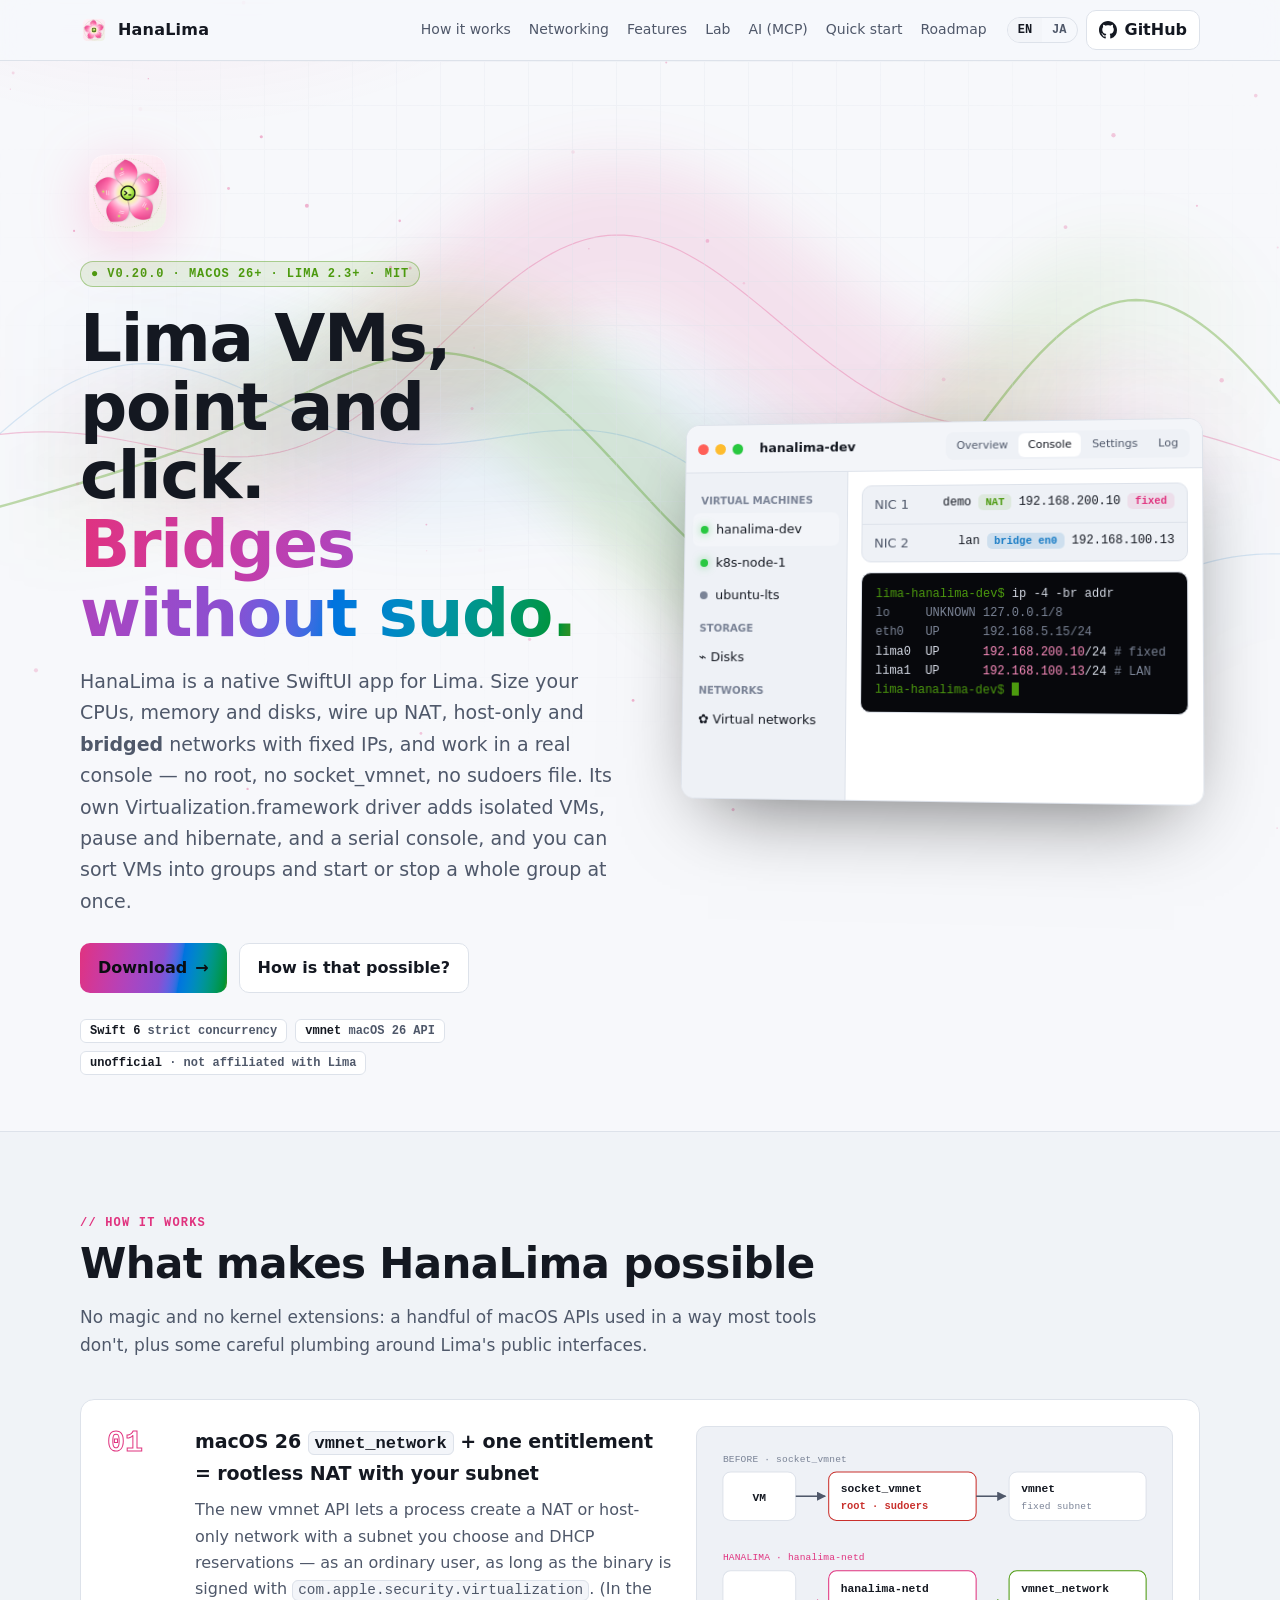
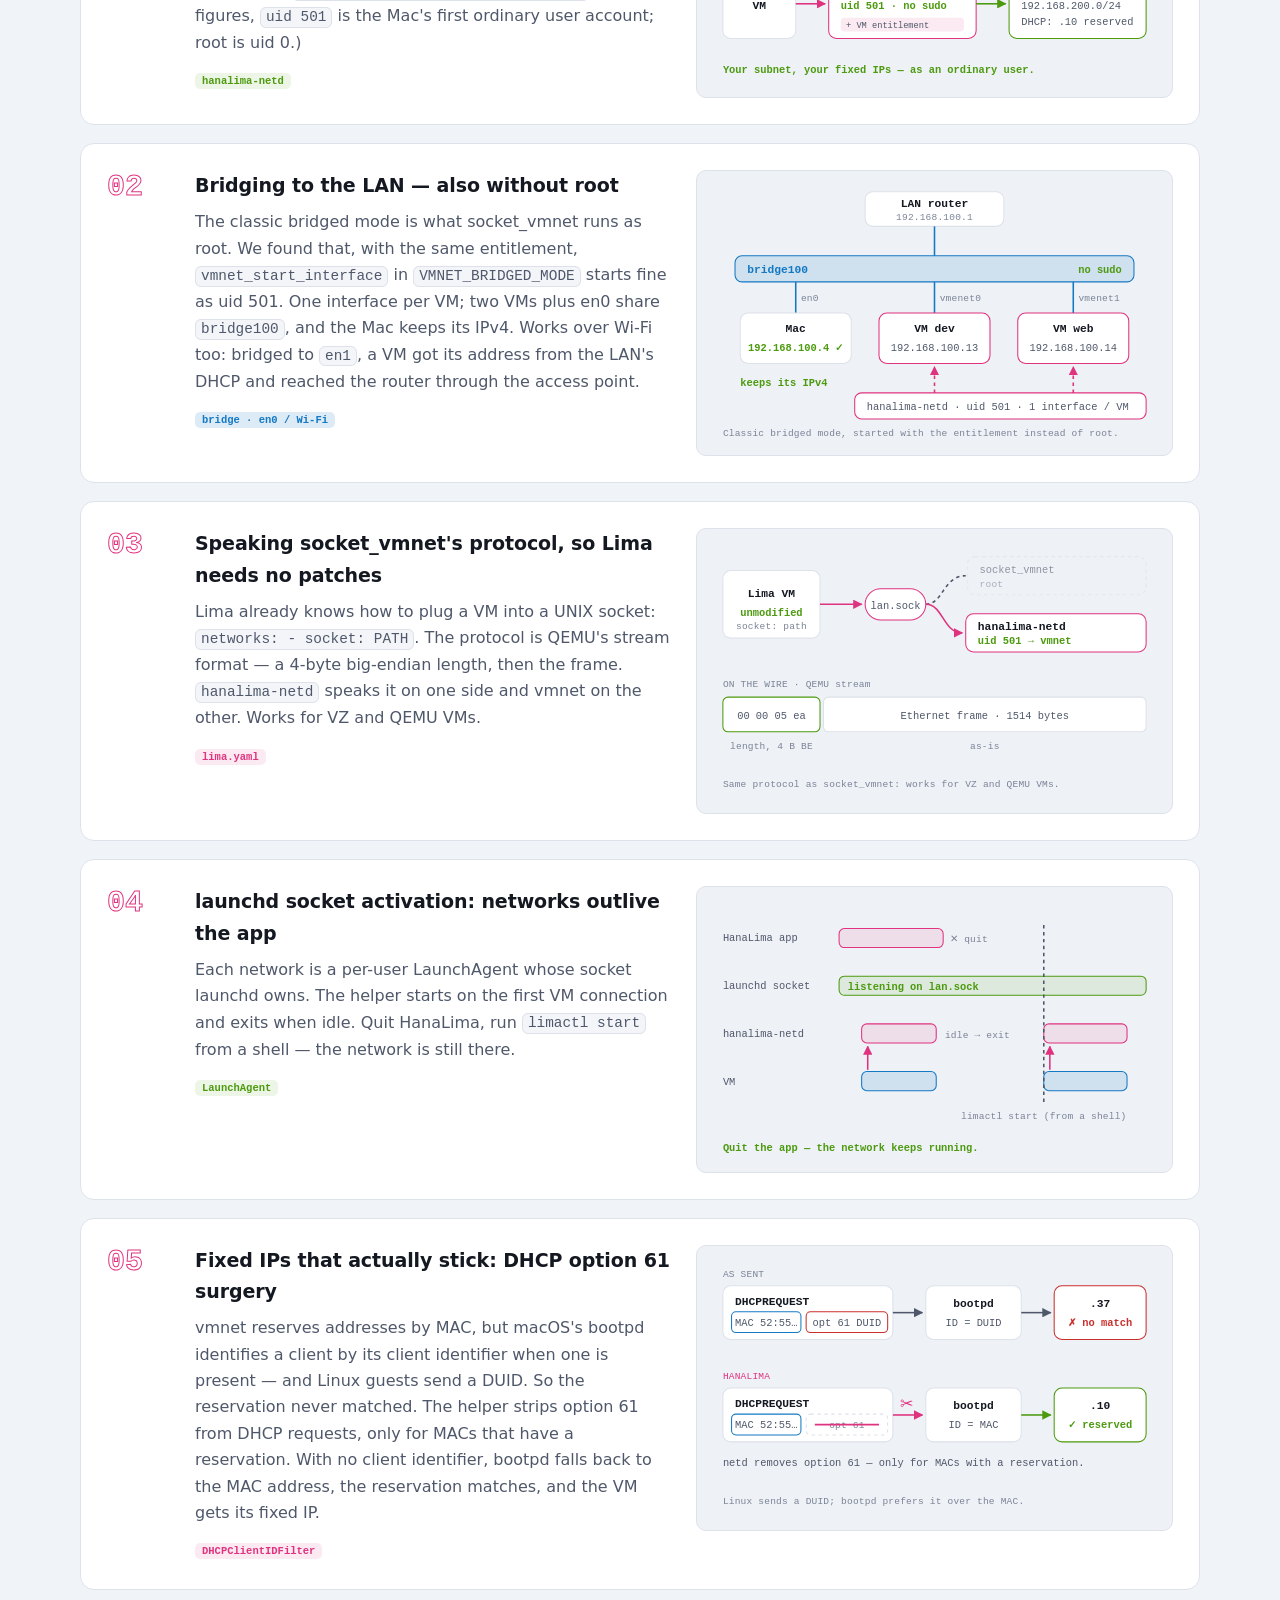
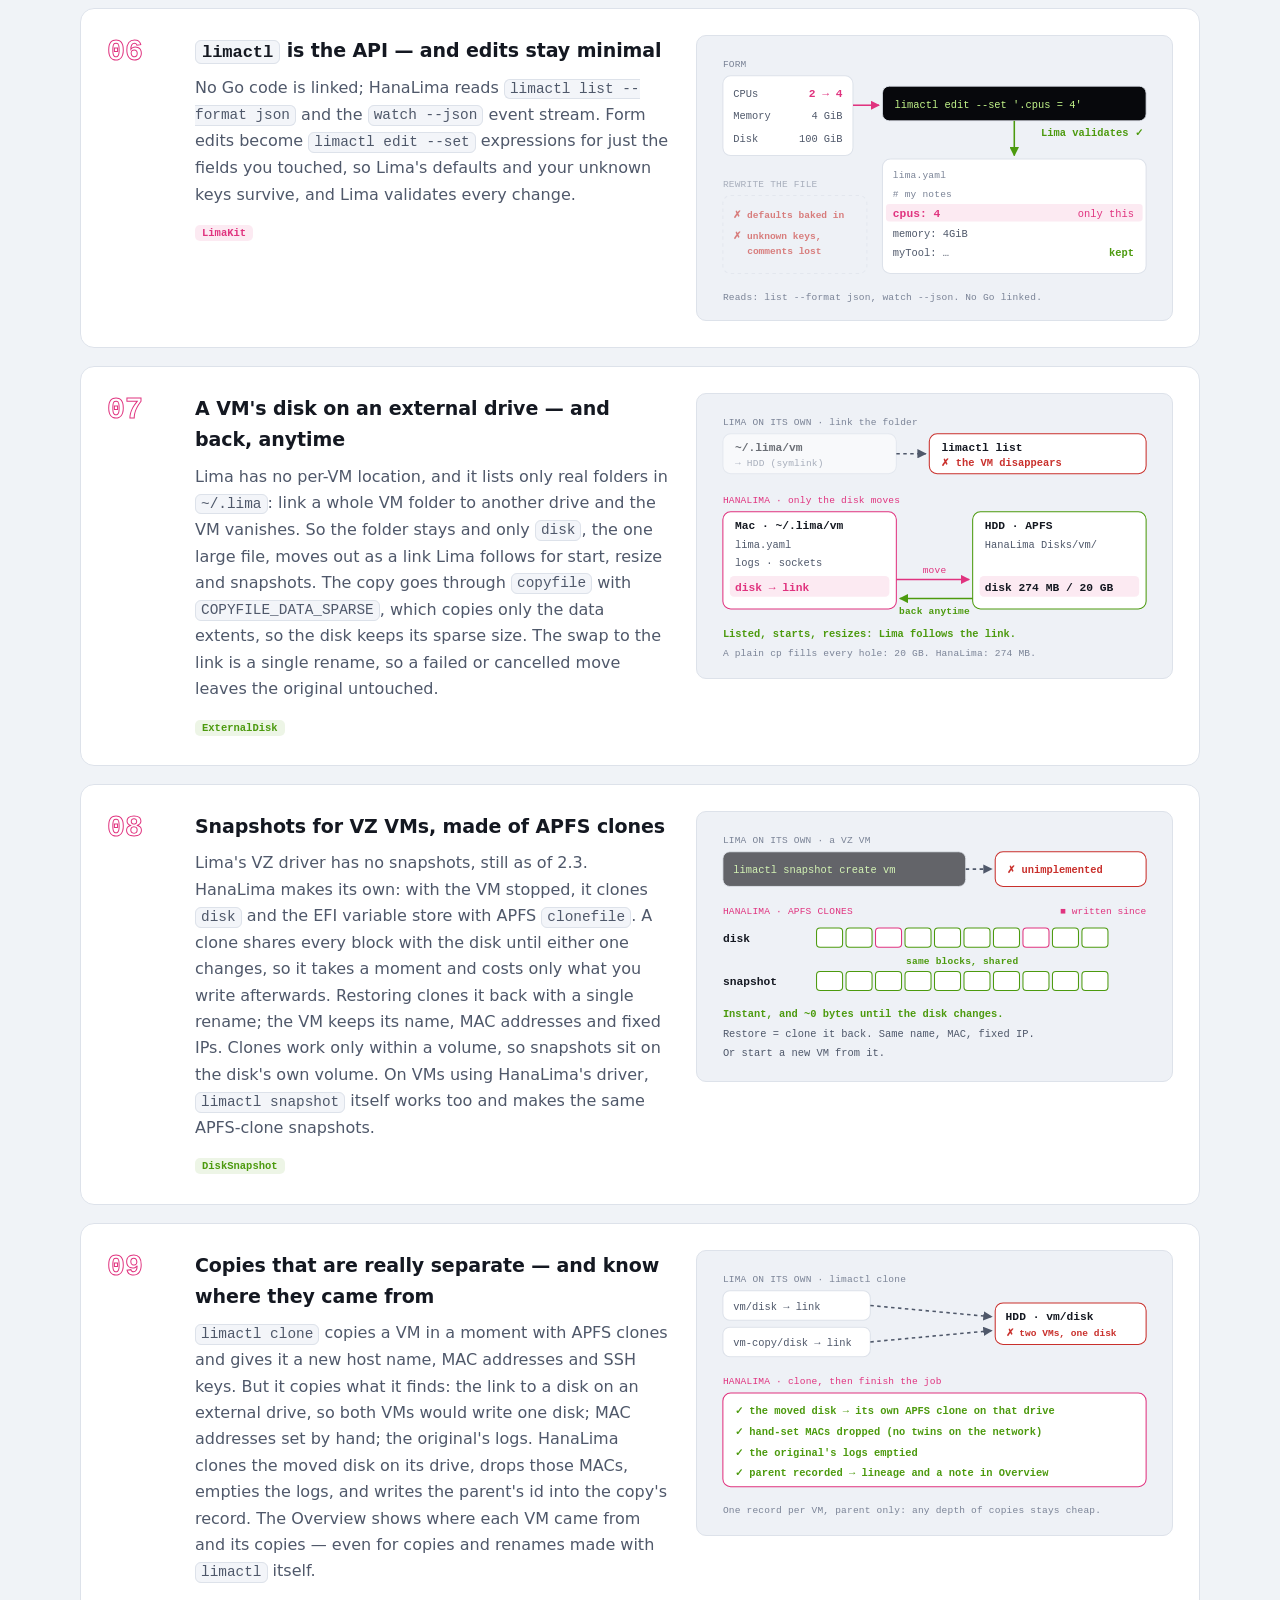
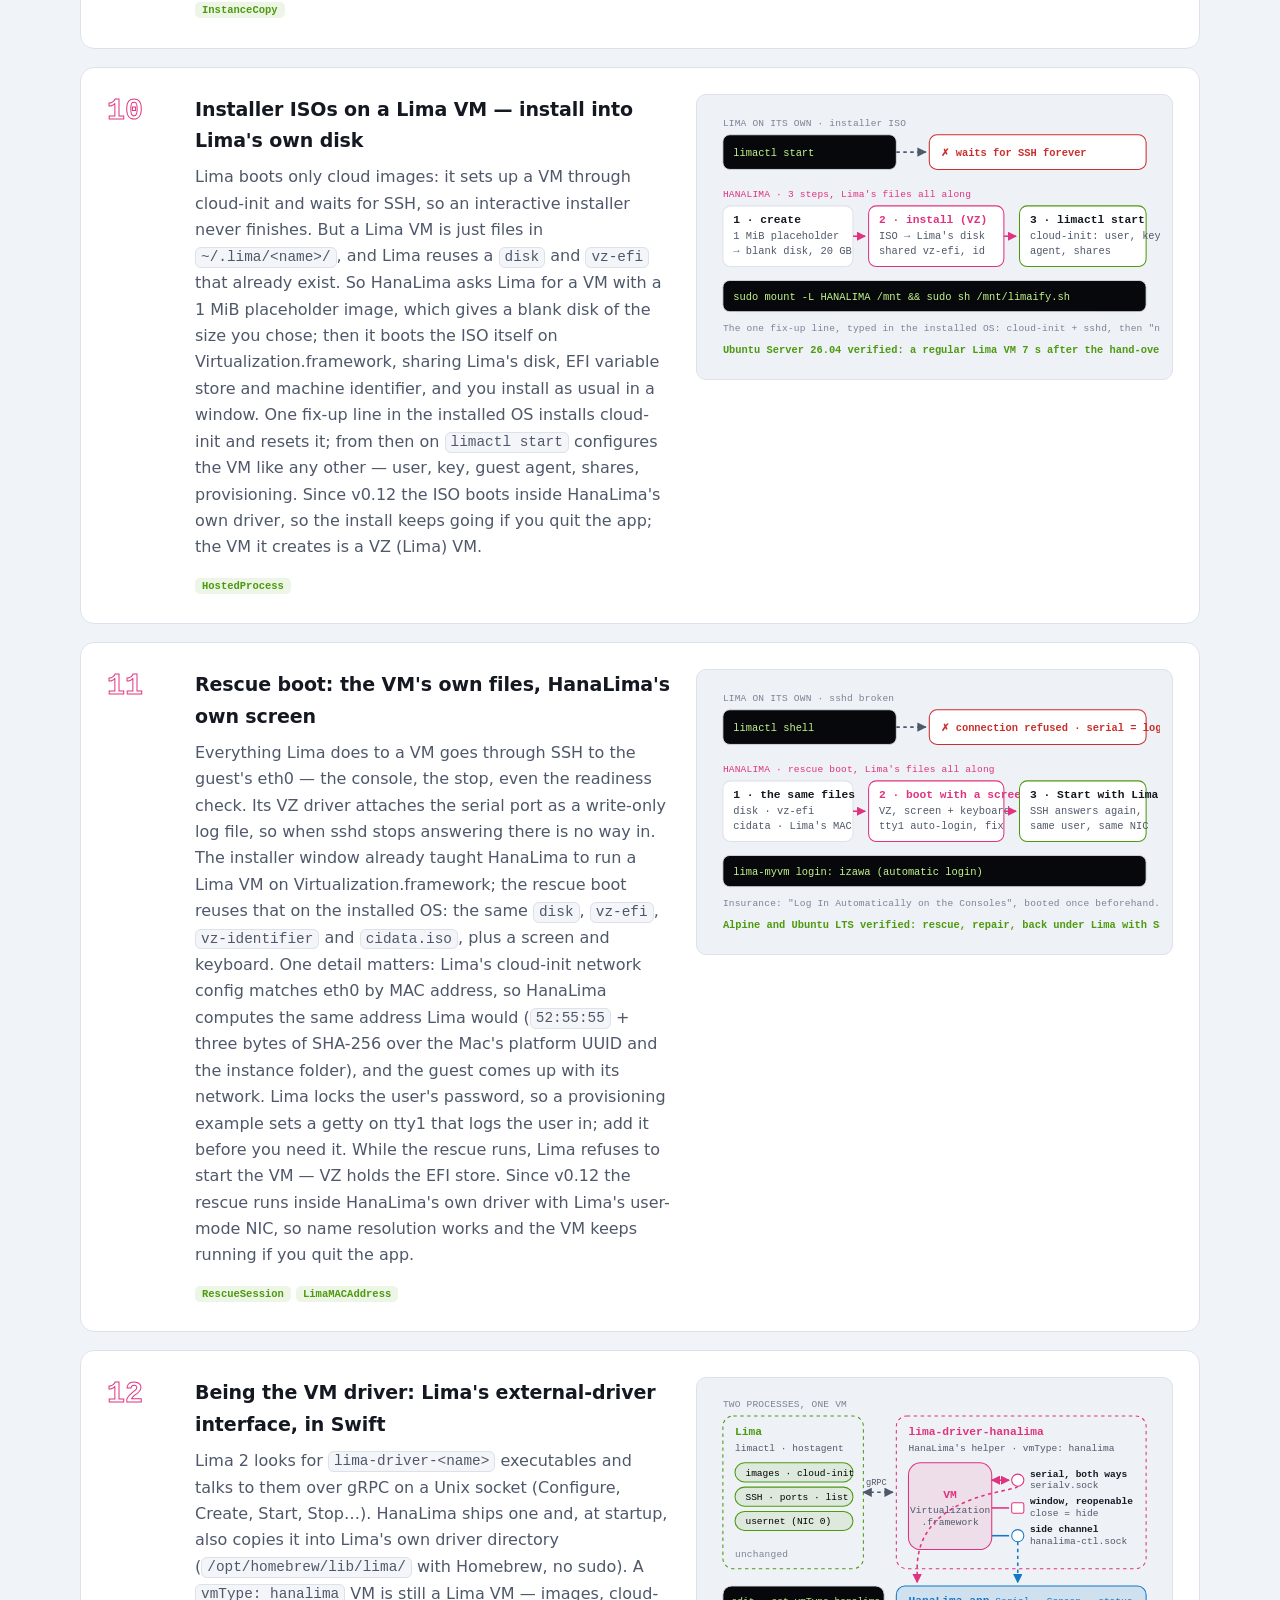
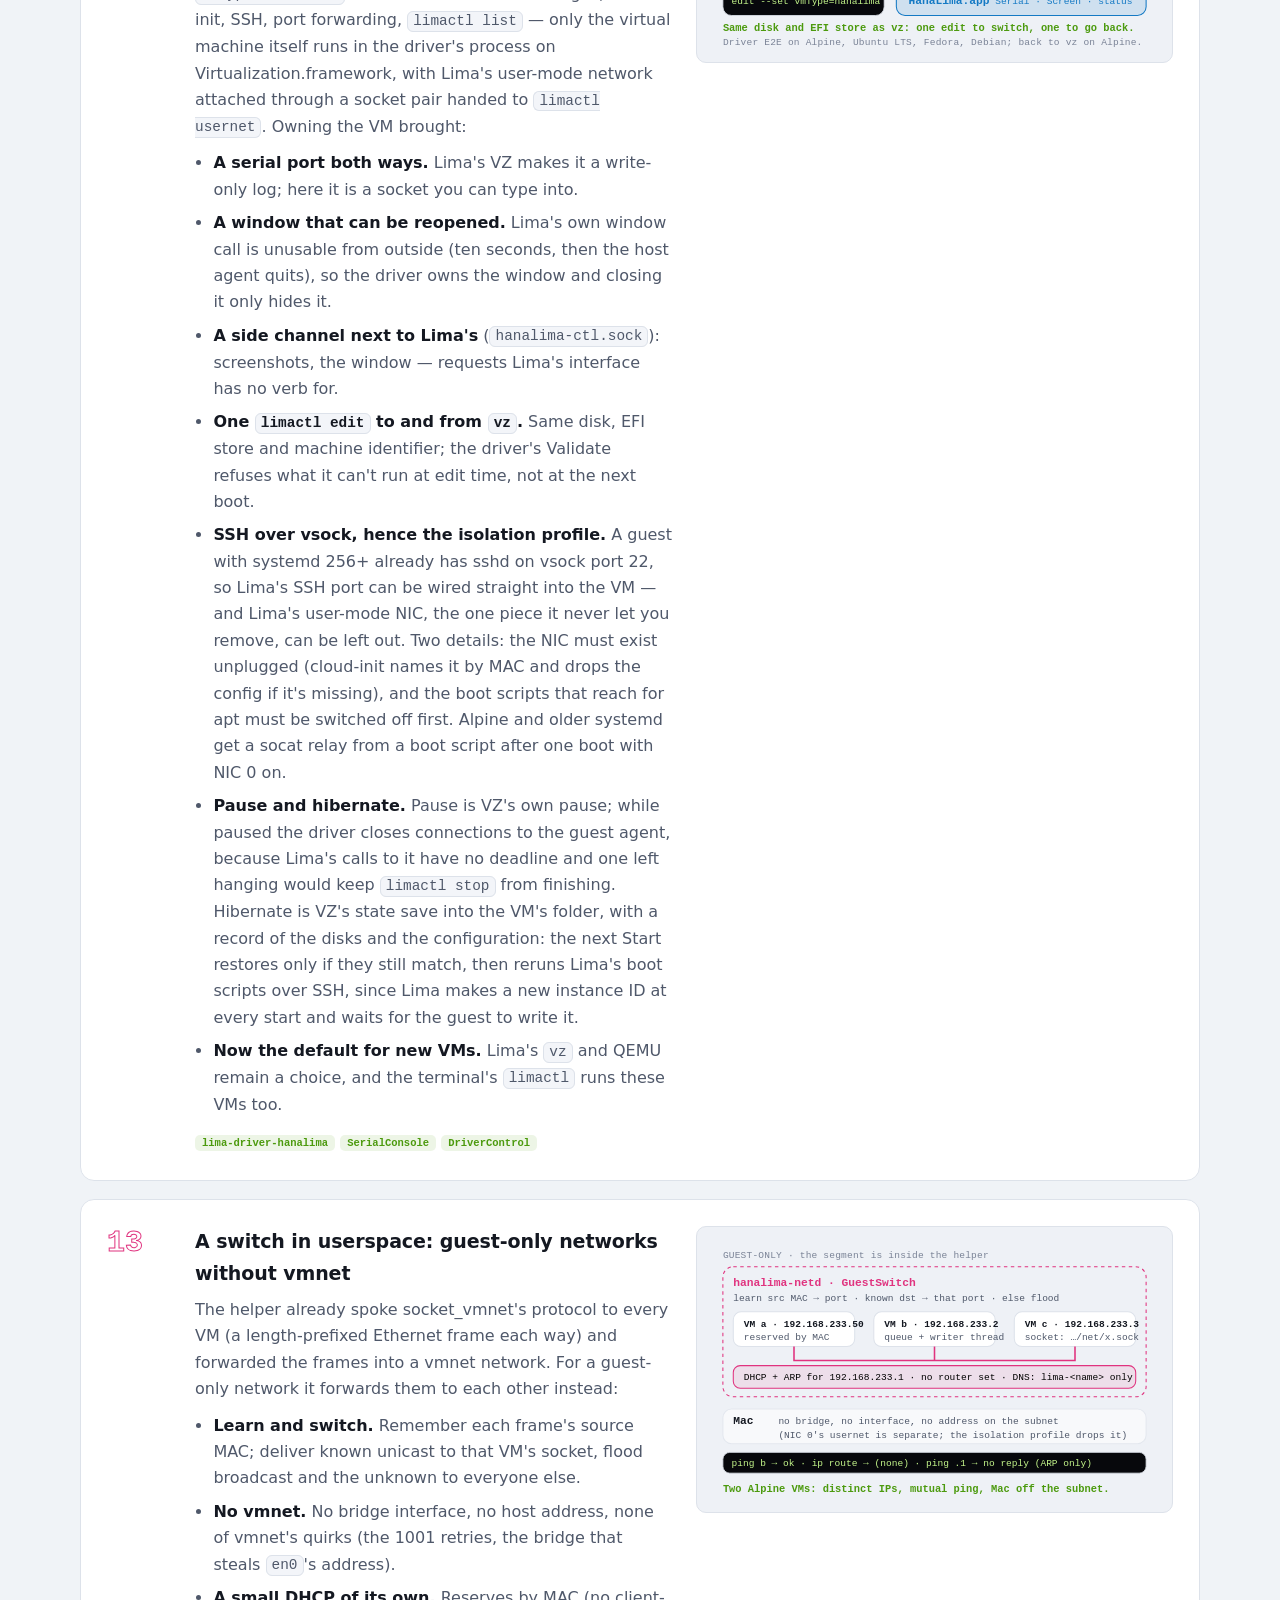
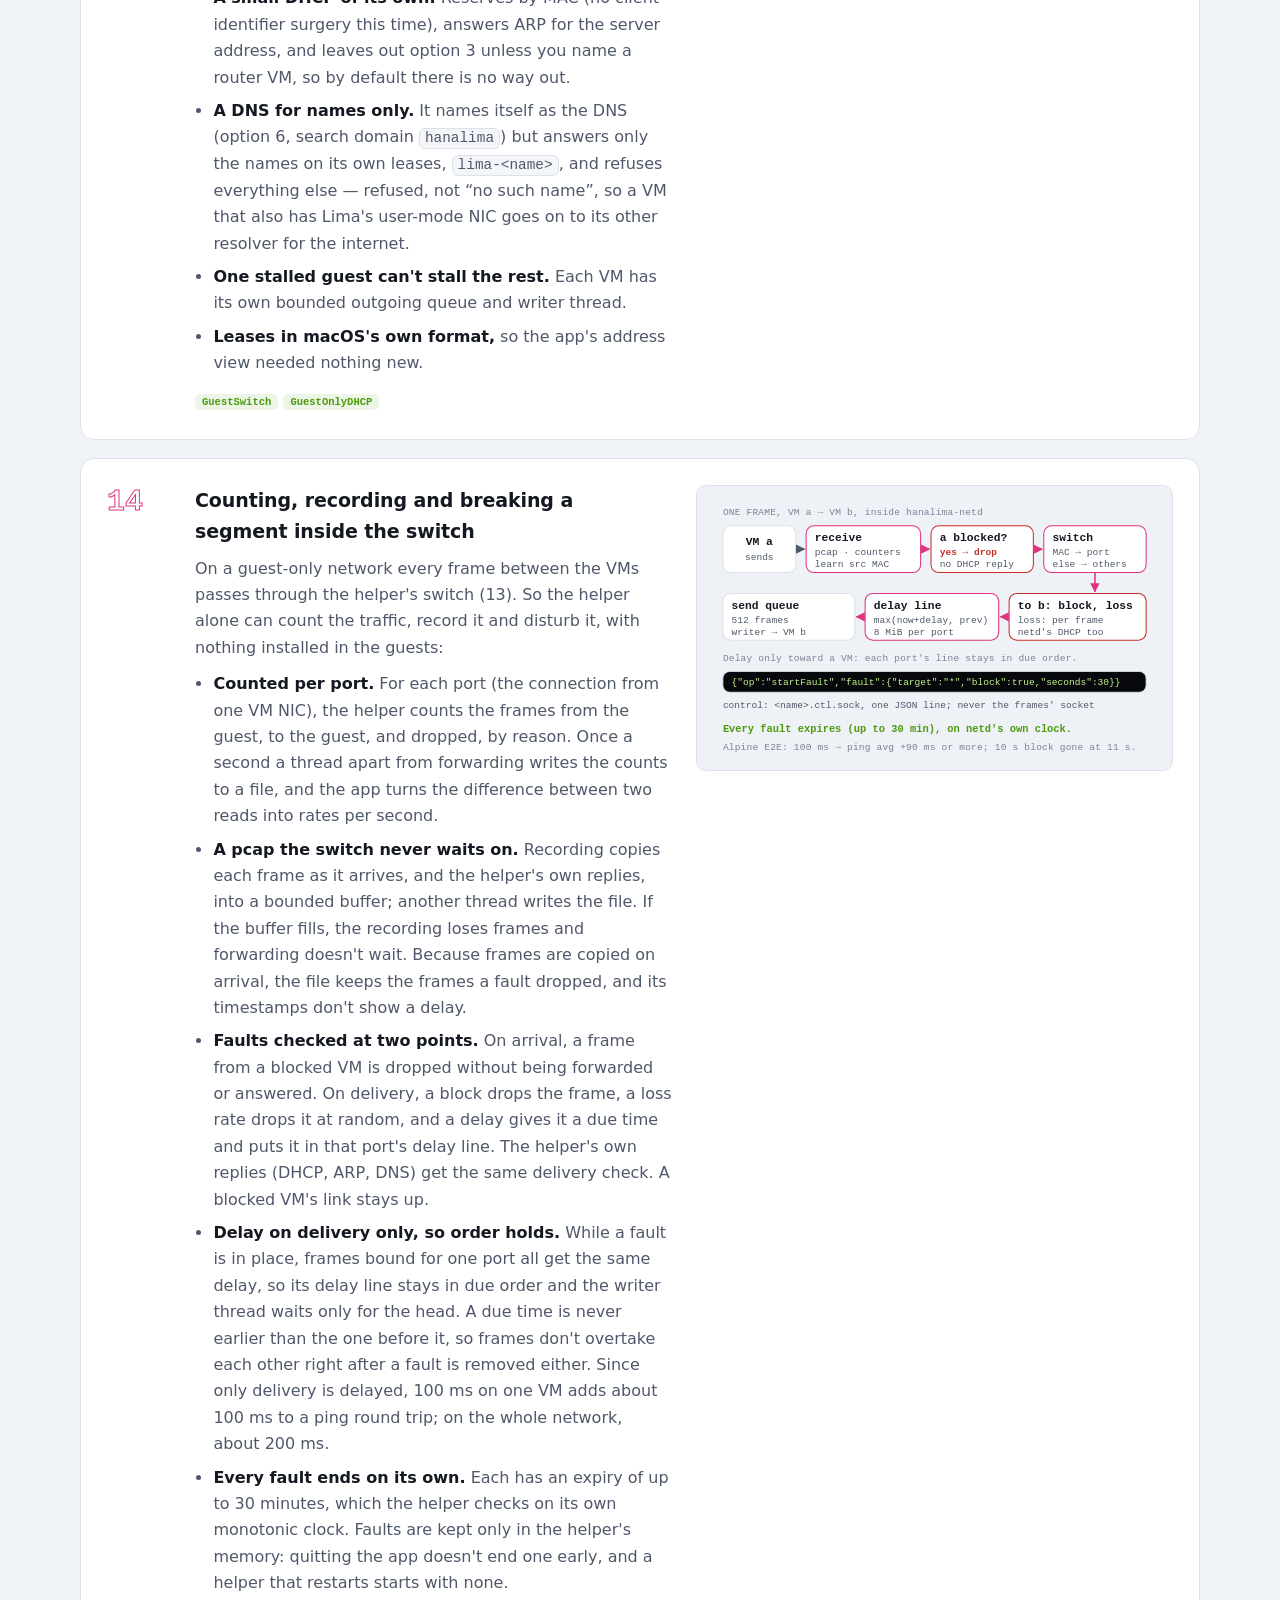
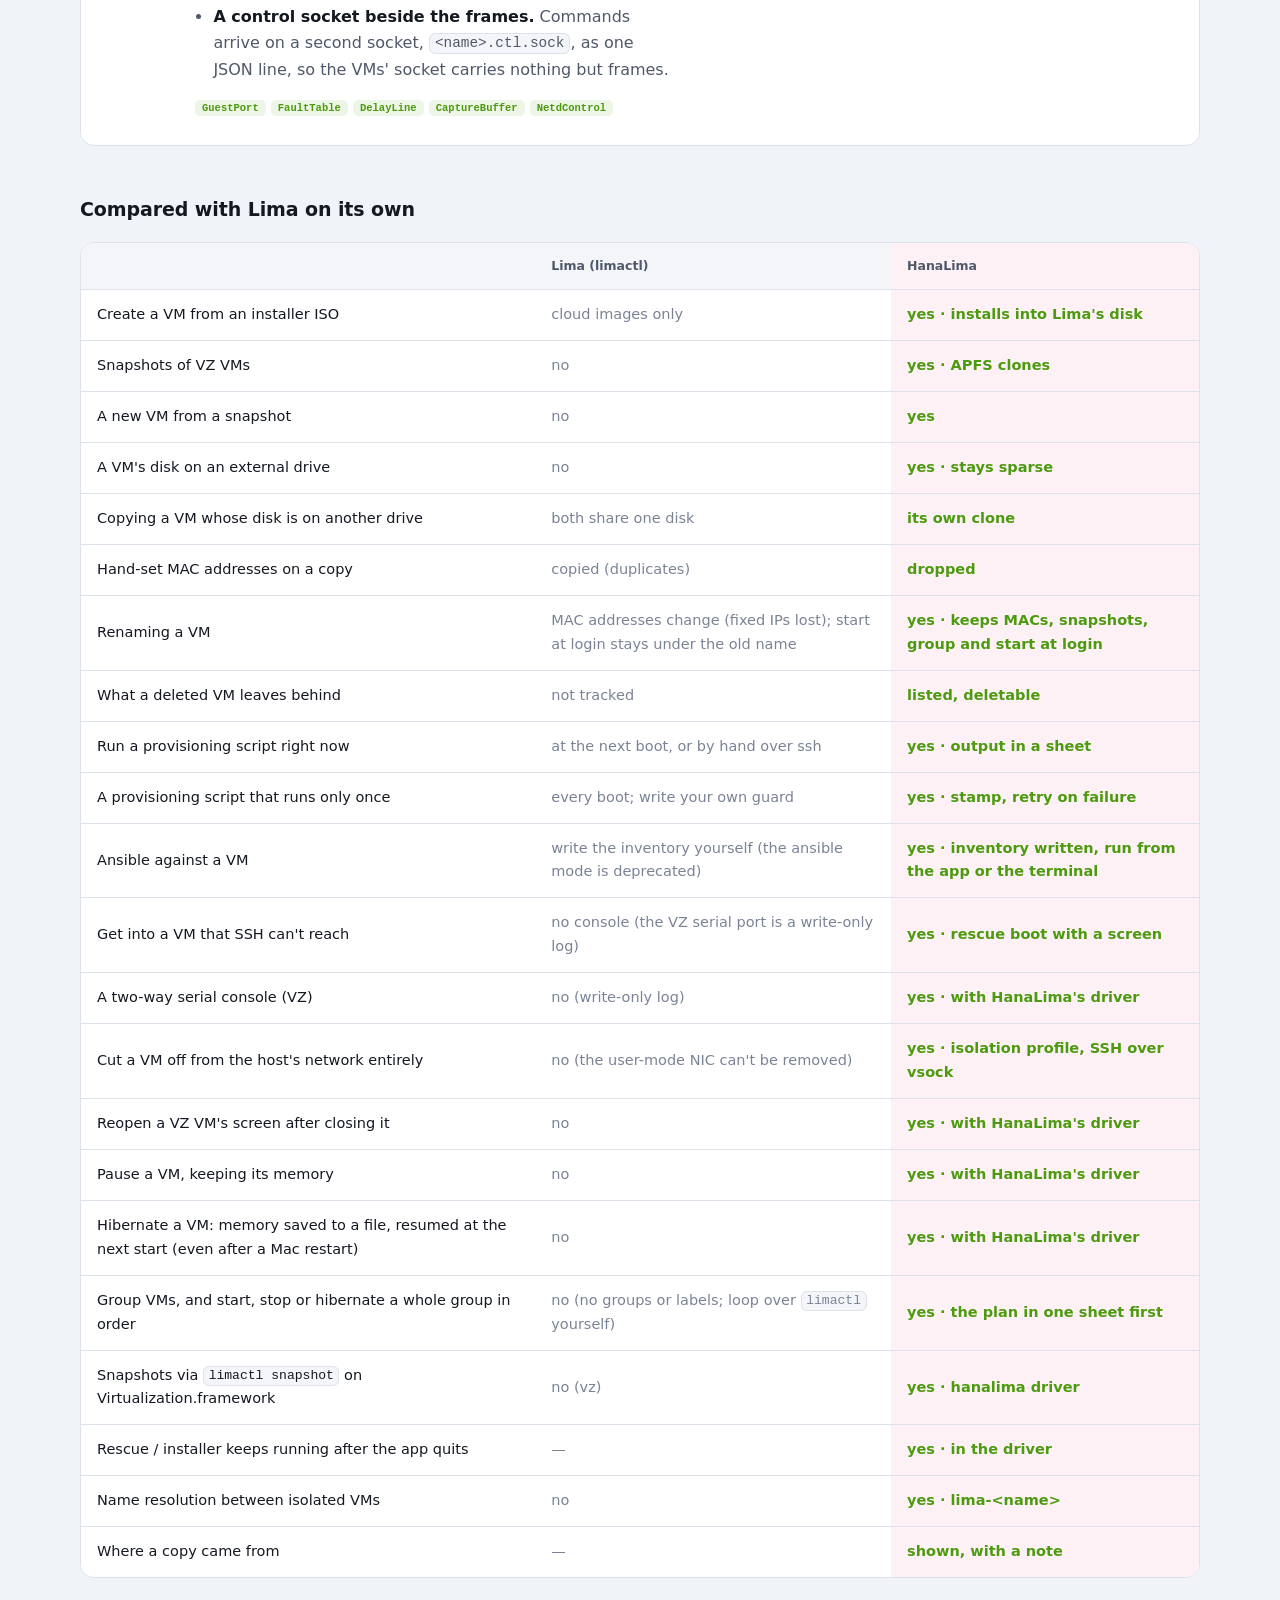
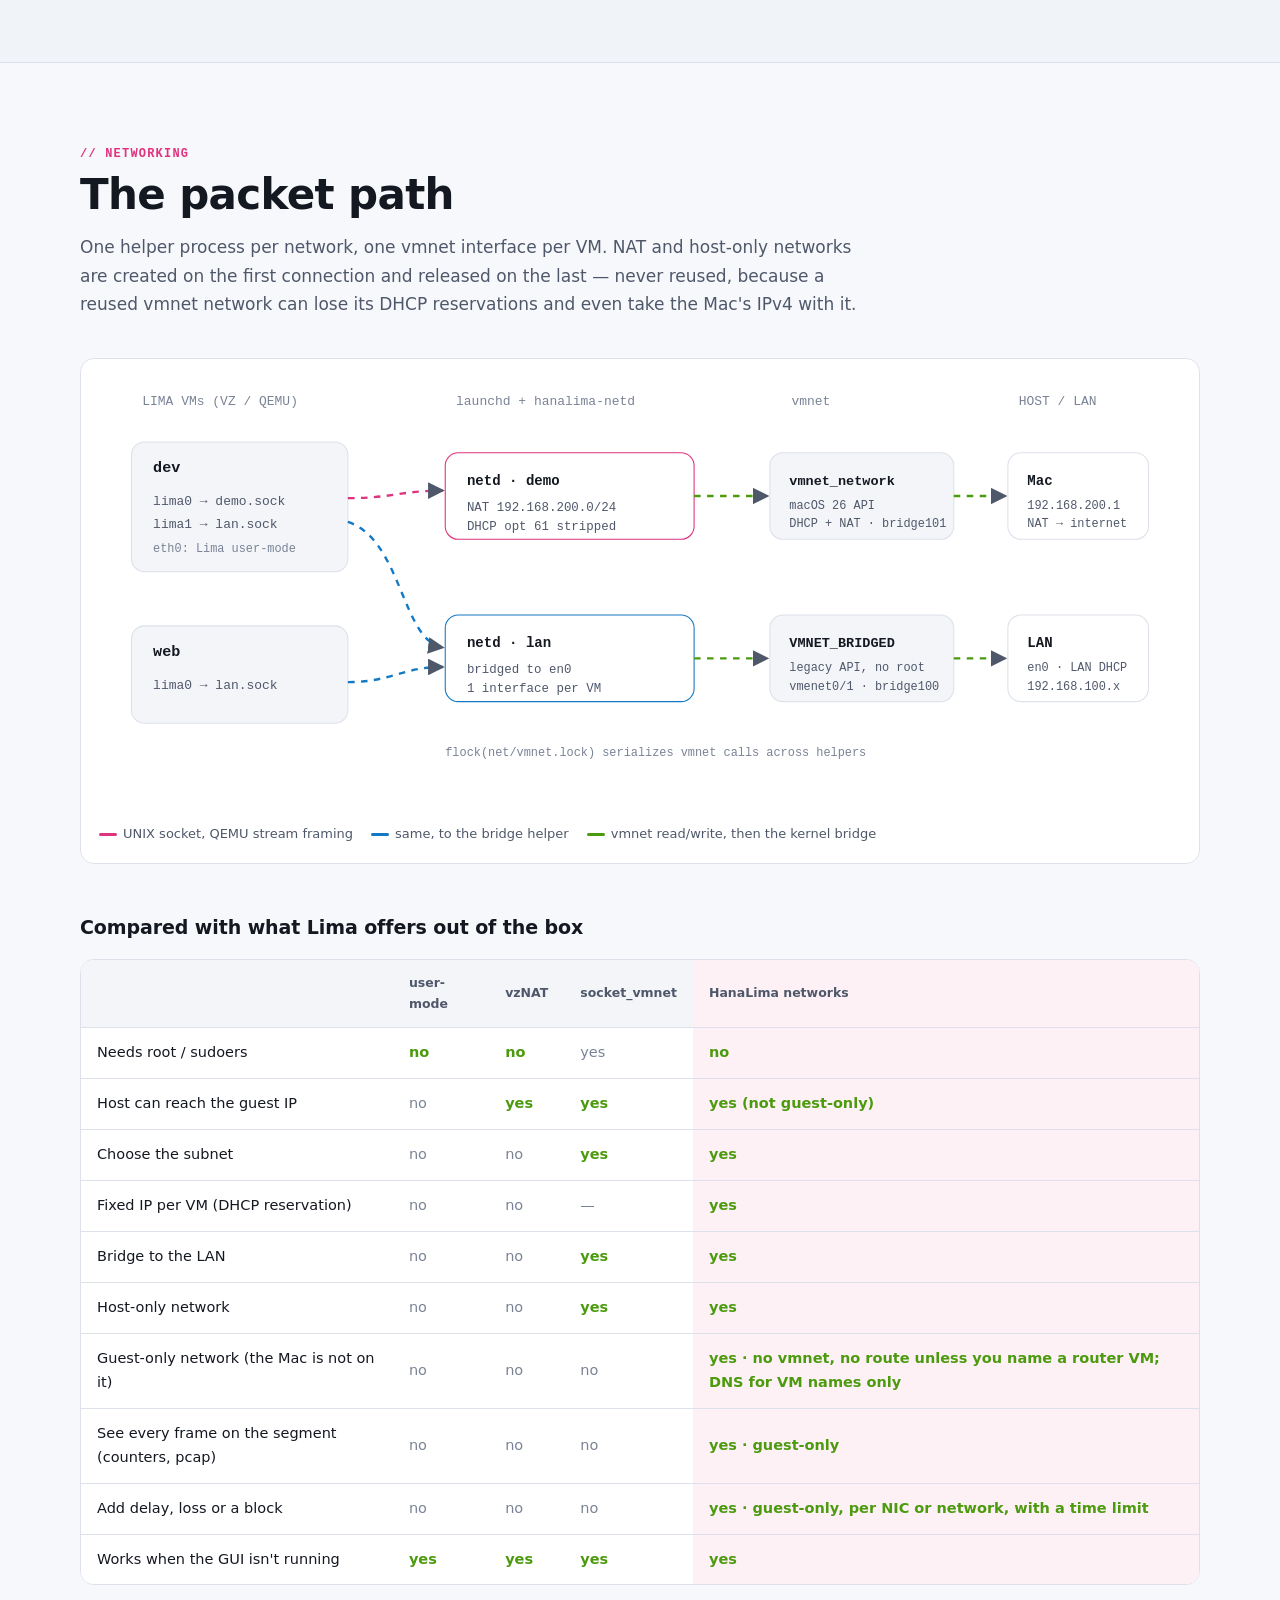
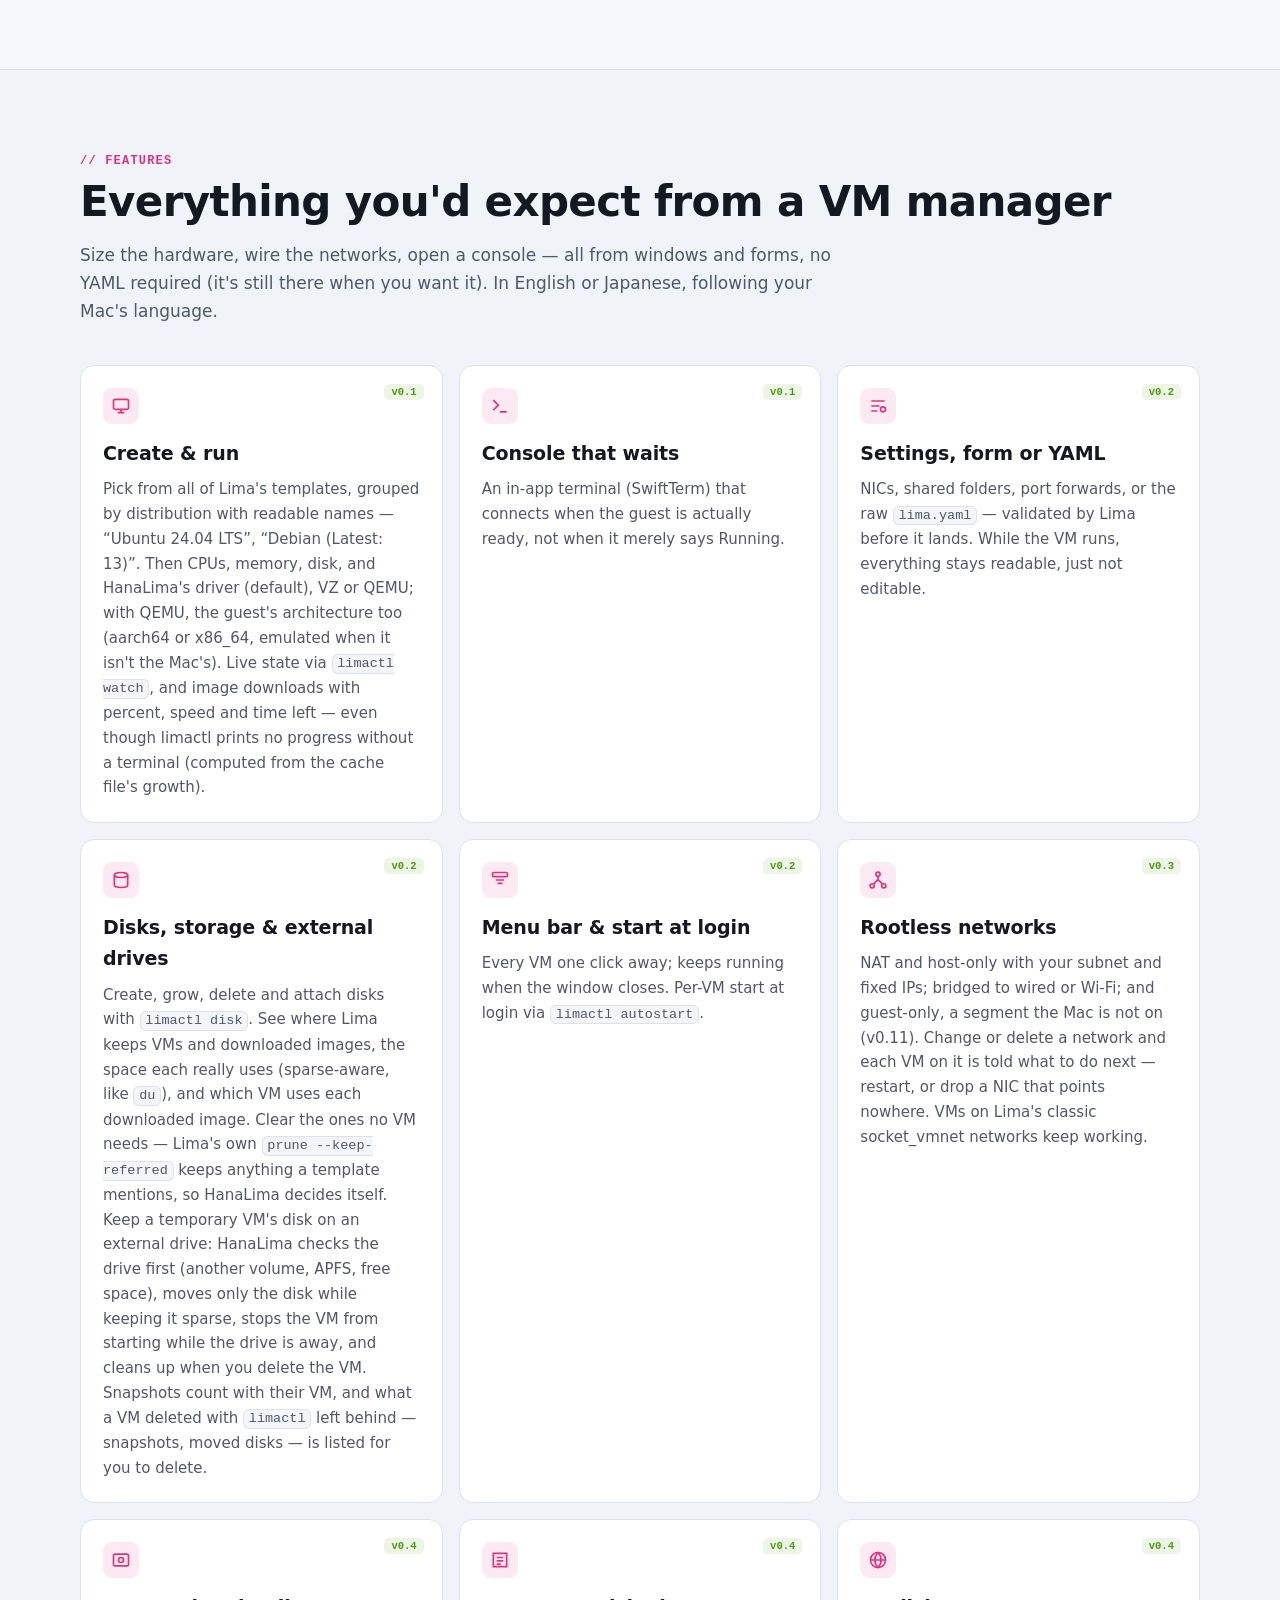
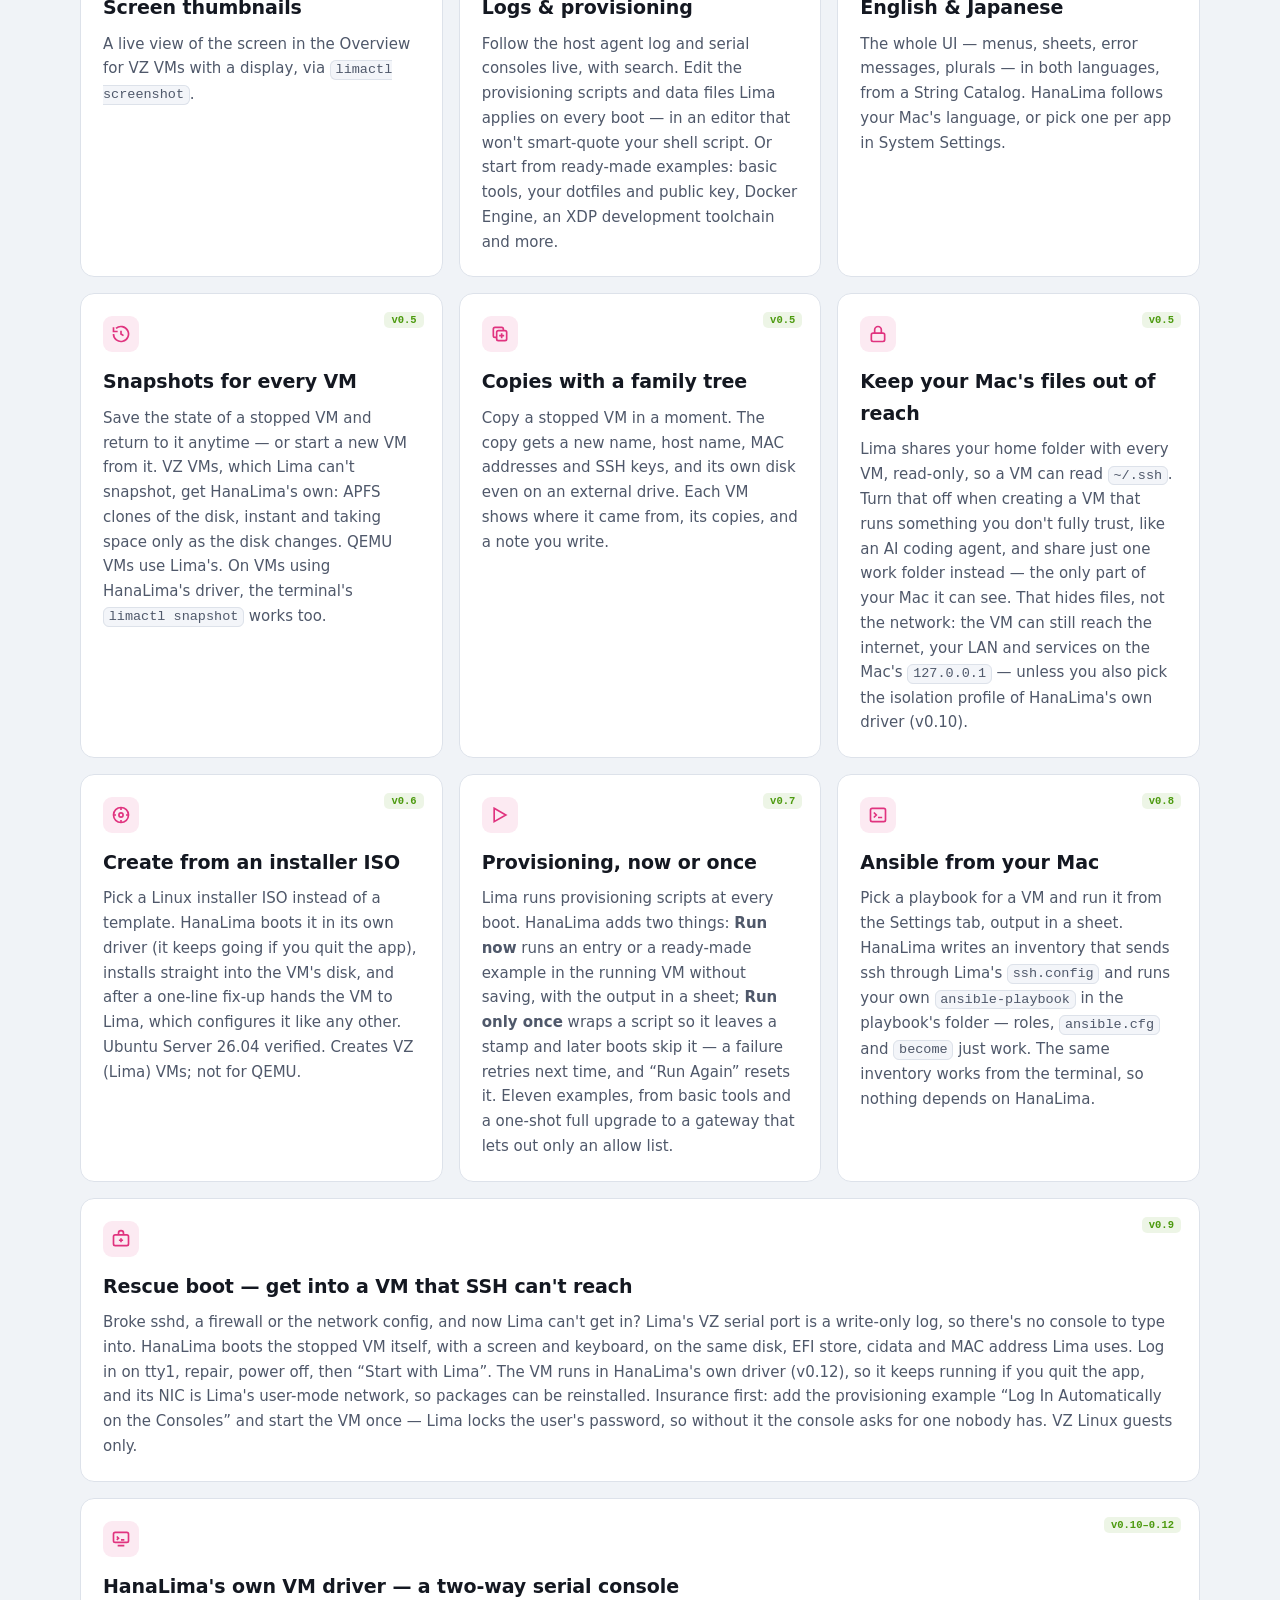
==== commit 0c0f7df6: "Site: v0.20.0 Co-Authored-By: Claude Opus 5.5 <noreply@anthropic.com>" ====
--- a/index.html
+++ b/index.html
@@ -63,7 +63,7 @@
   <div class="wrap hero-grid">
     <div>
       <img class="hero-icon" src="assets/img/icon-512.png" width="96" height="96" alt="HanaLima icon">
-      <span class="eyebrow">● v0.19.1 · macOS 26+ · Lima 2.3+ · MIT</span>
+      <span class="eyebrow">● v0.20.0 · macOS 26+ · Lima 2.3+ · MIT</span>
       <h1>
         <span class="en">Lima VMs,<br>point and click.<br><span class="grad">Bridges without sudo.</span></span>
         <span class="ja"><span class="nb">Lima の VM を</span><br><span class="nb">GUI でかんたんに。</span><br><span class="grad"><span class="nb">ブリッジも</span><span class="nb">sudo なしで。</span></span></span>
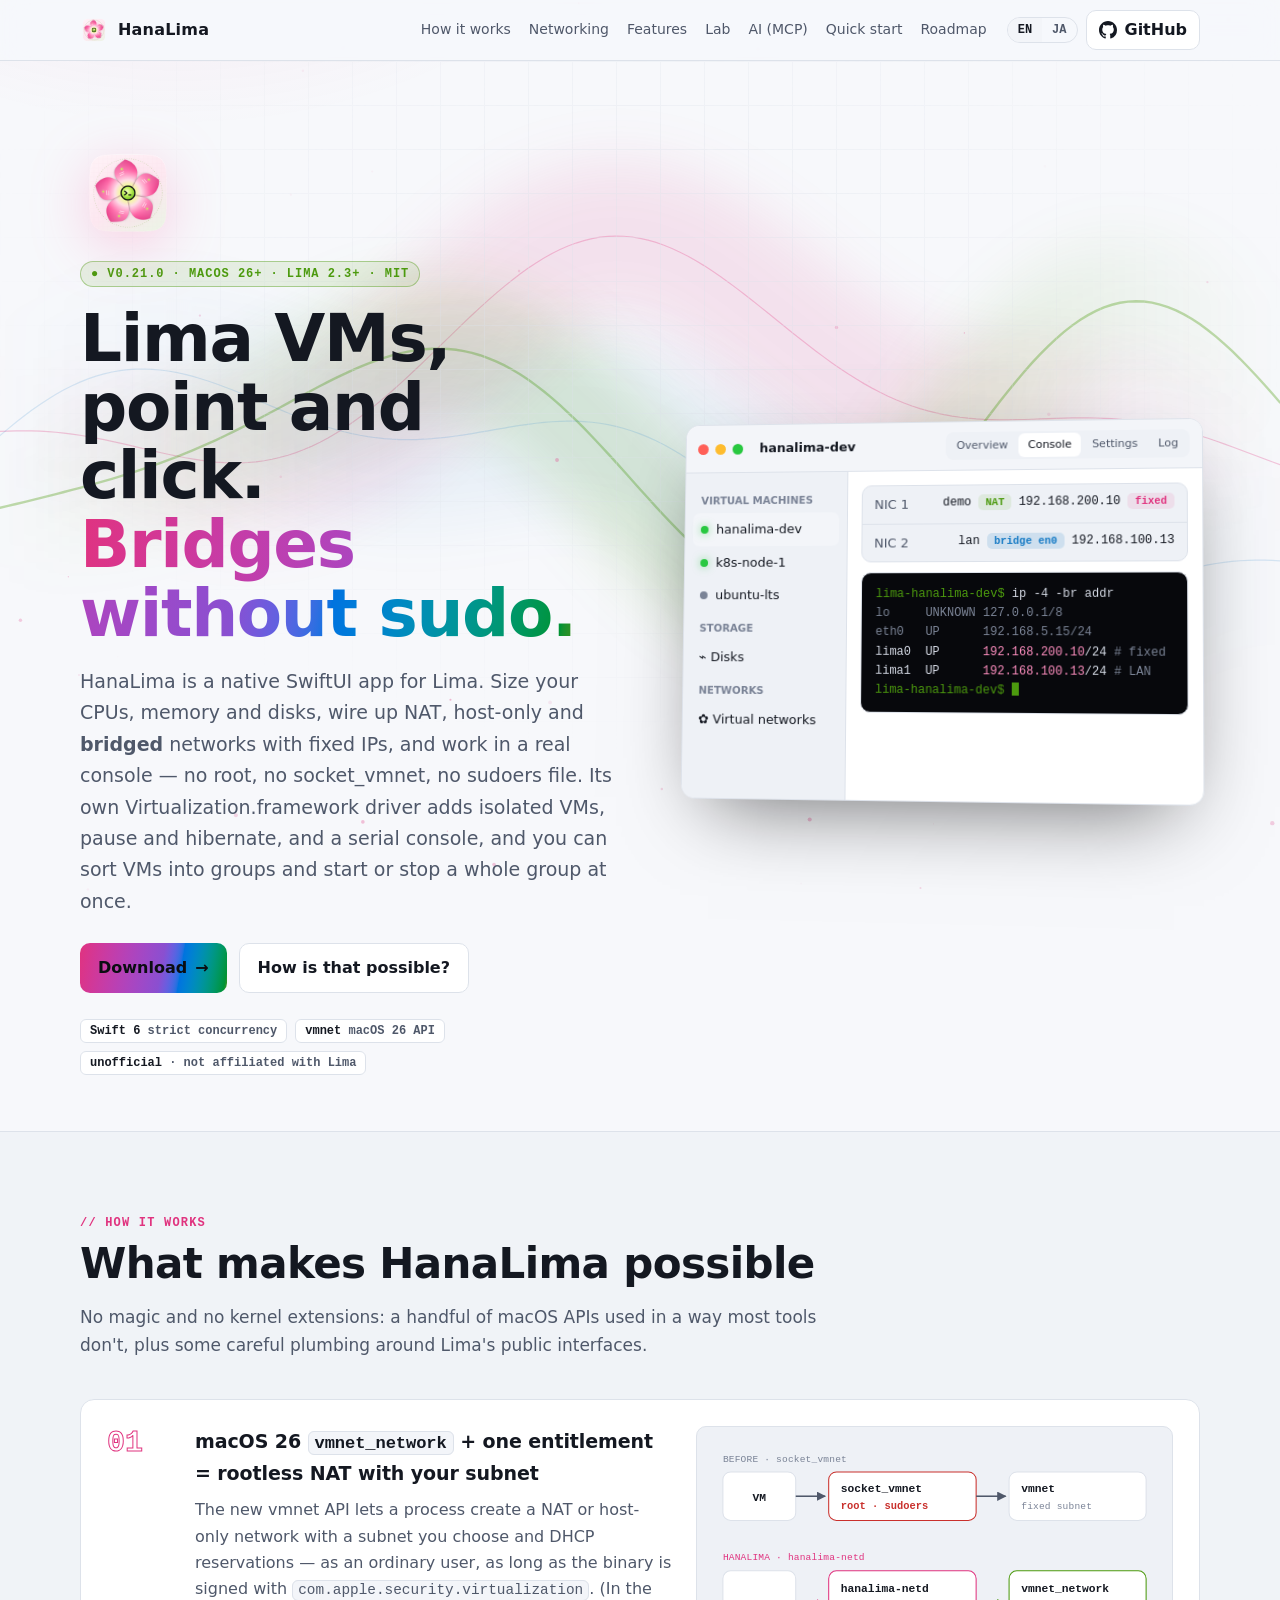
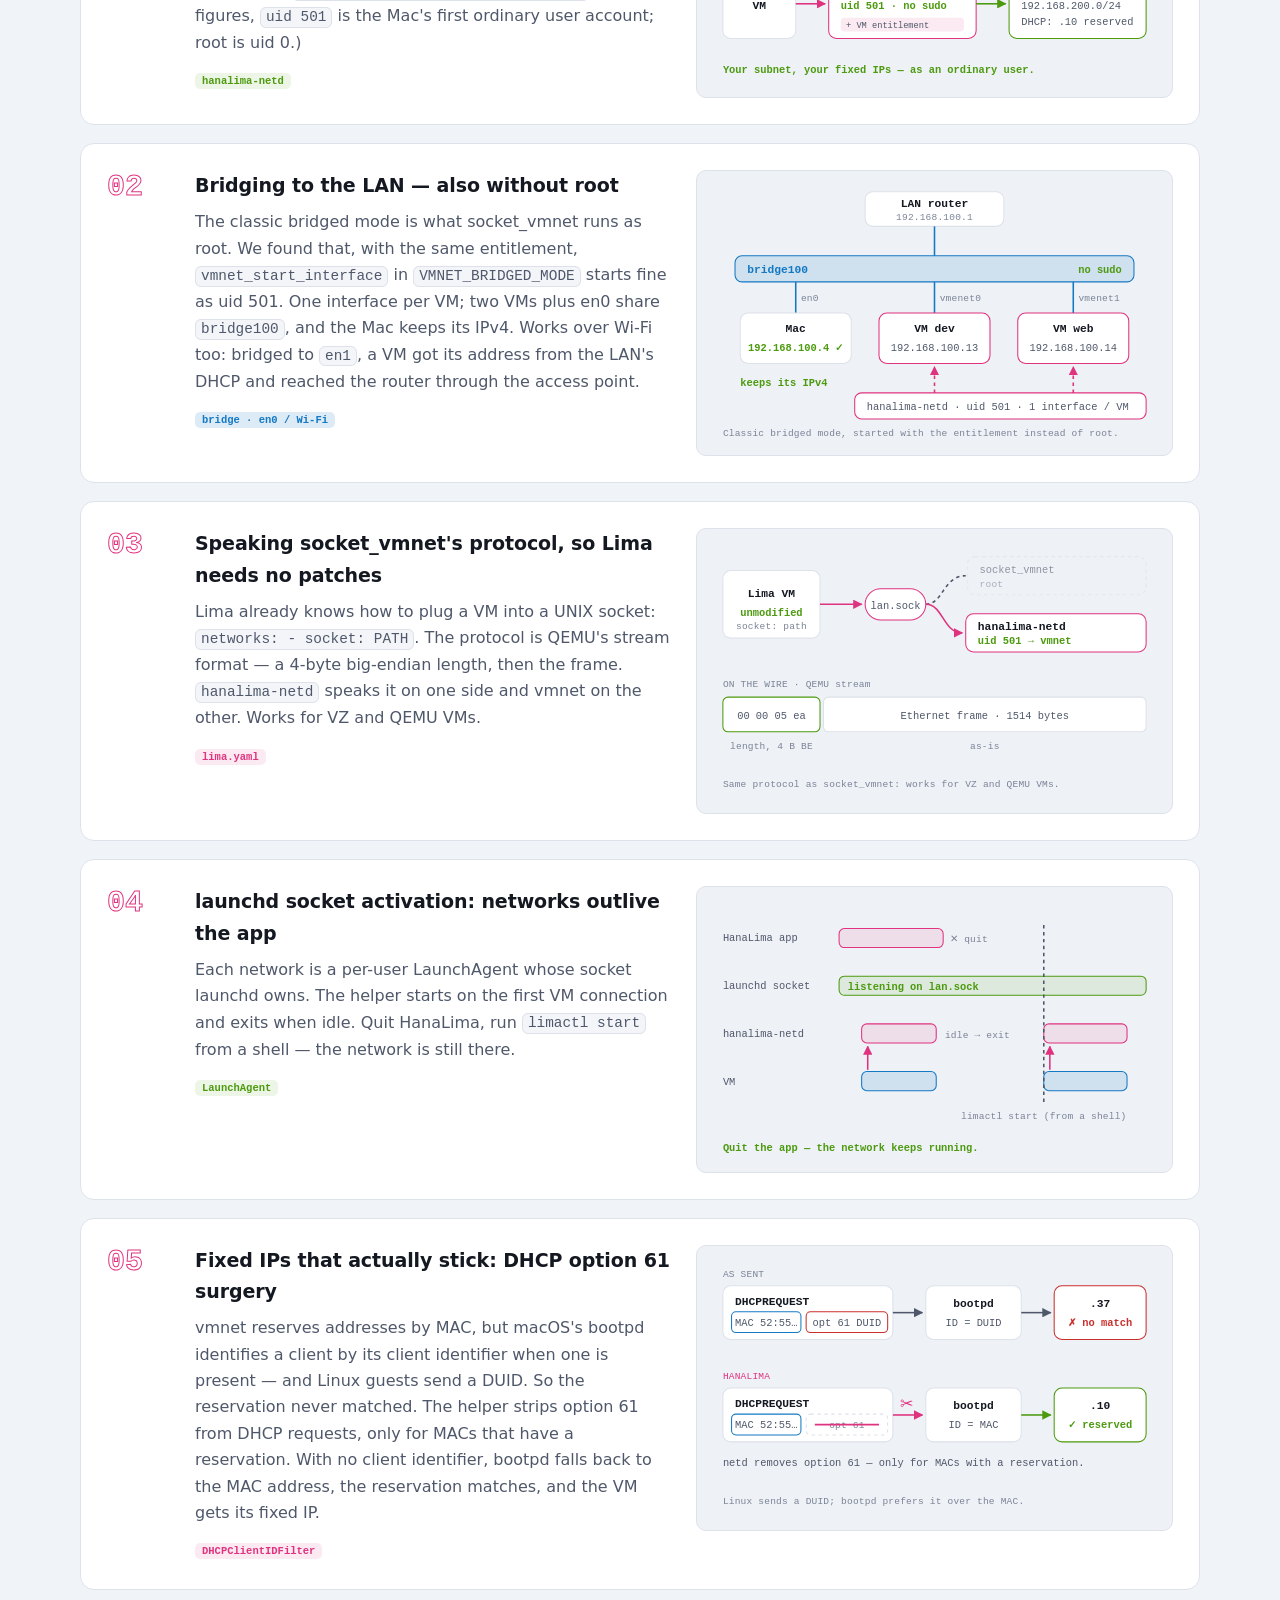
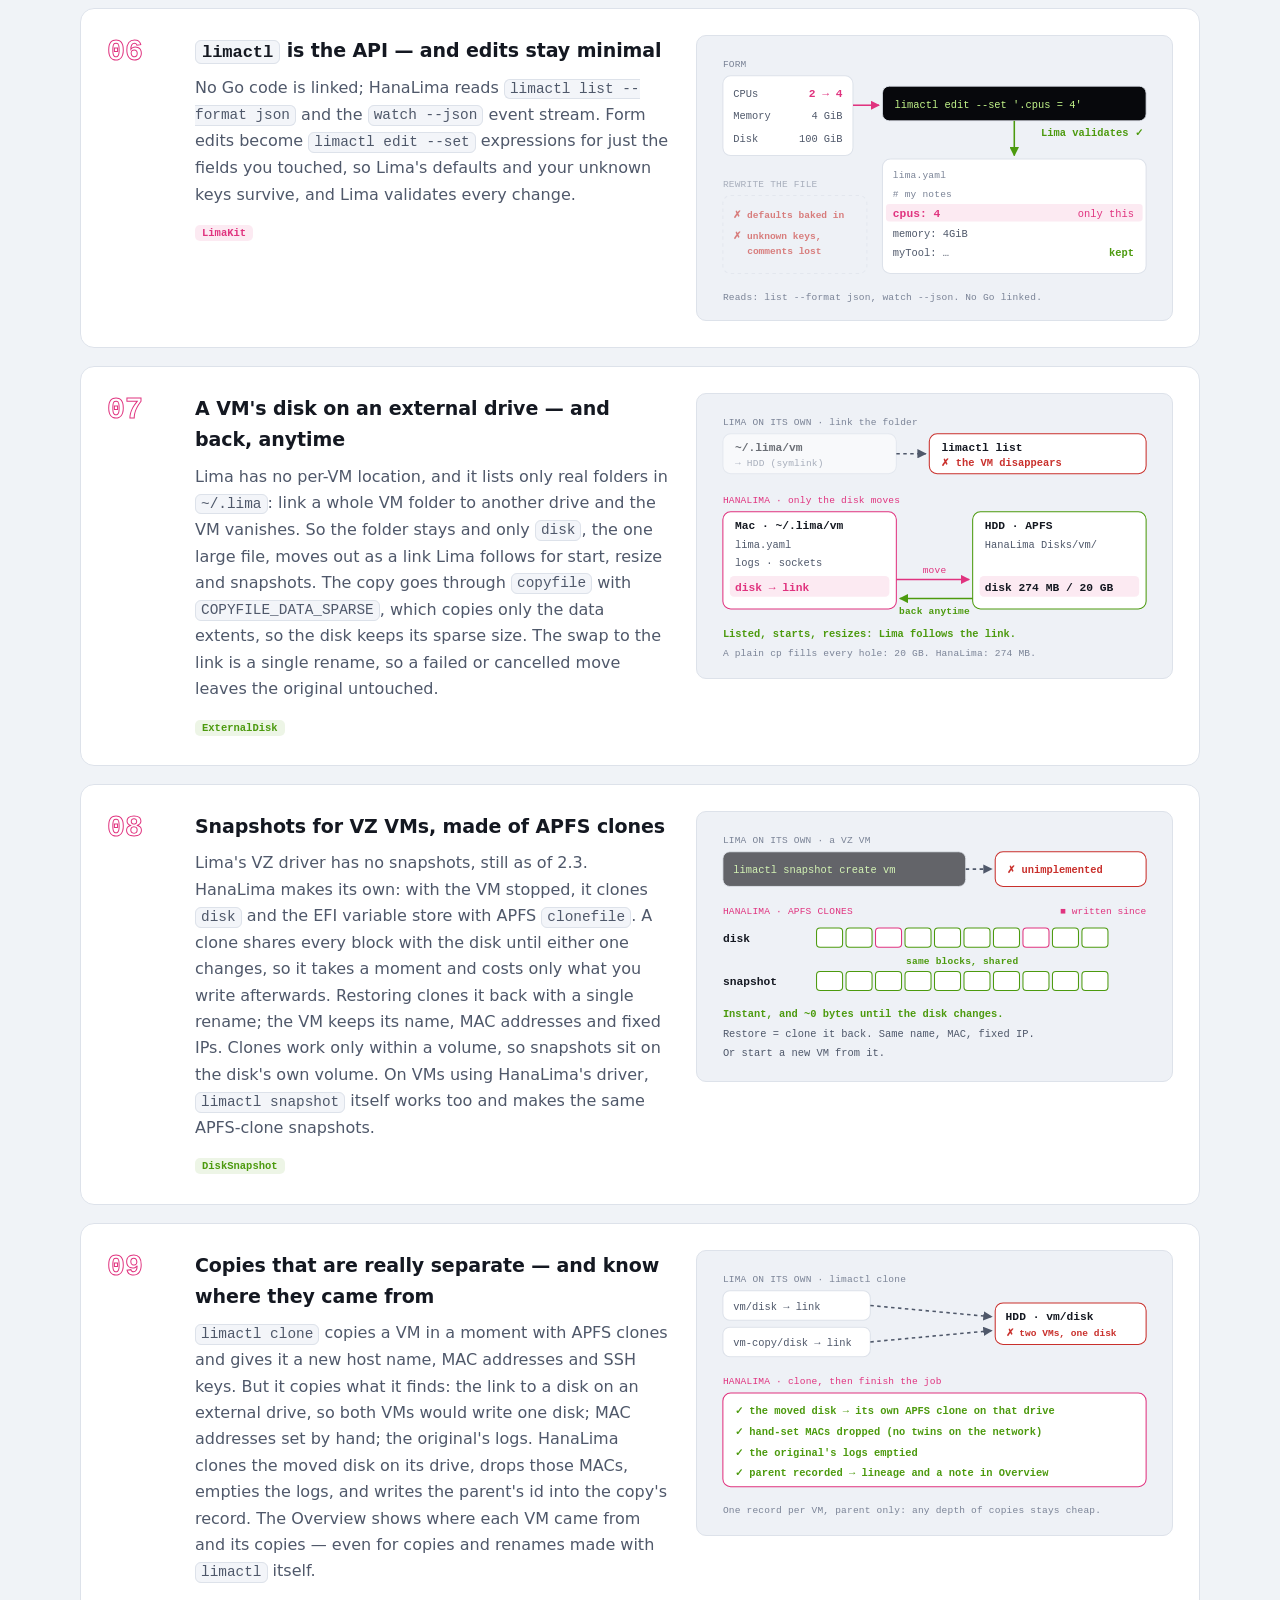
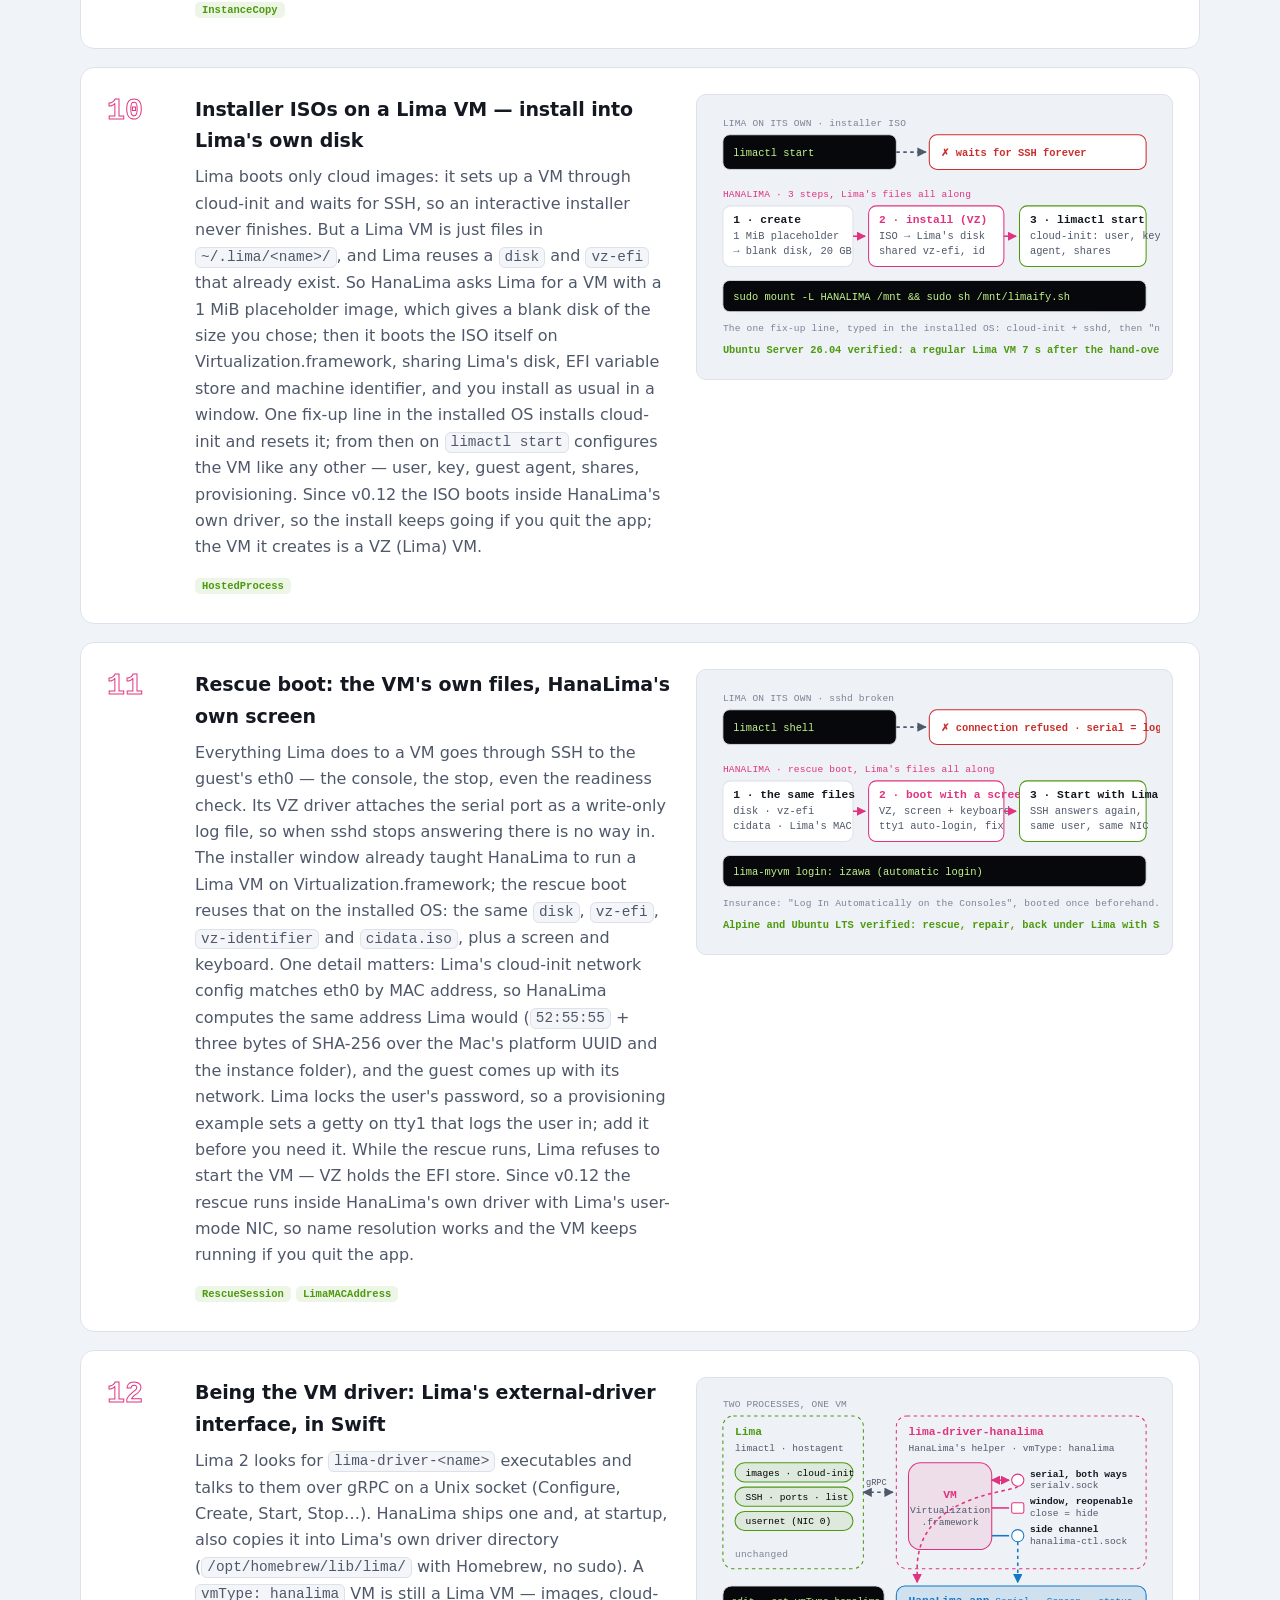
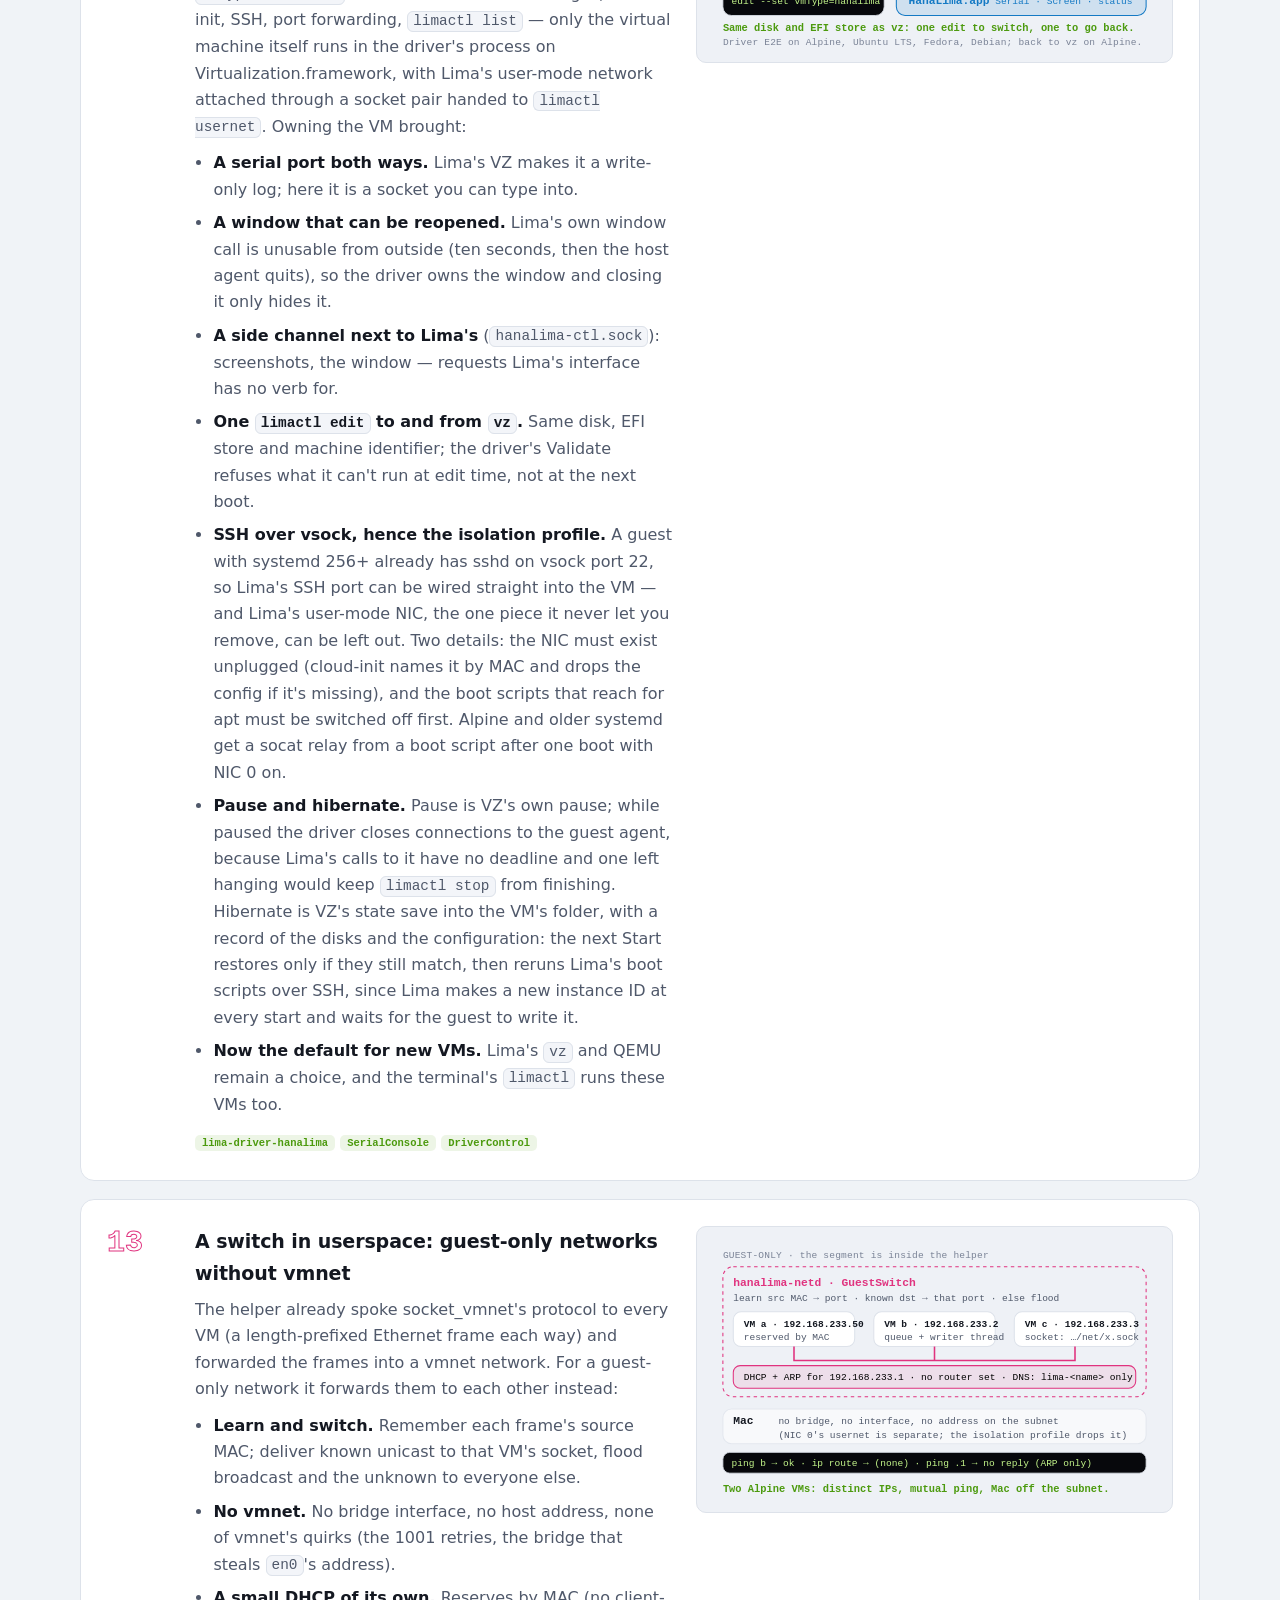
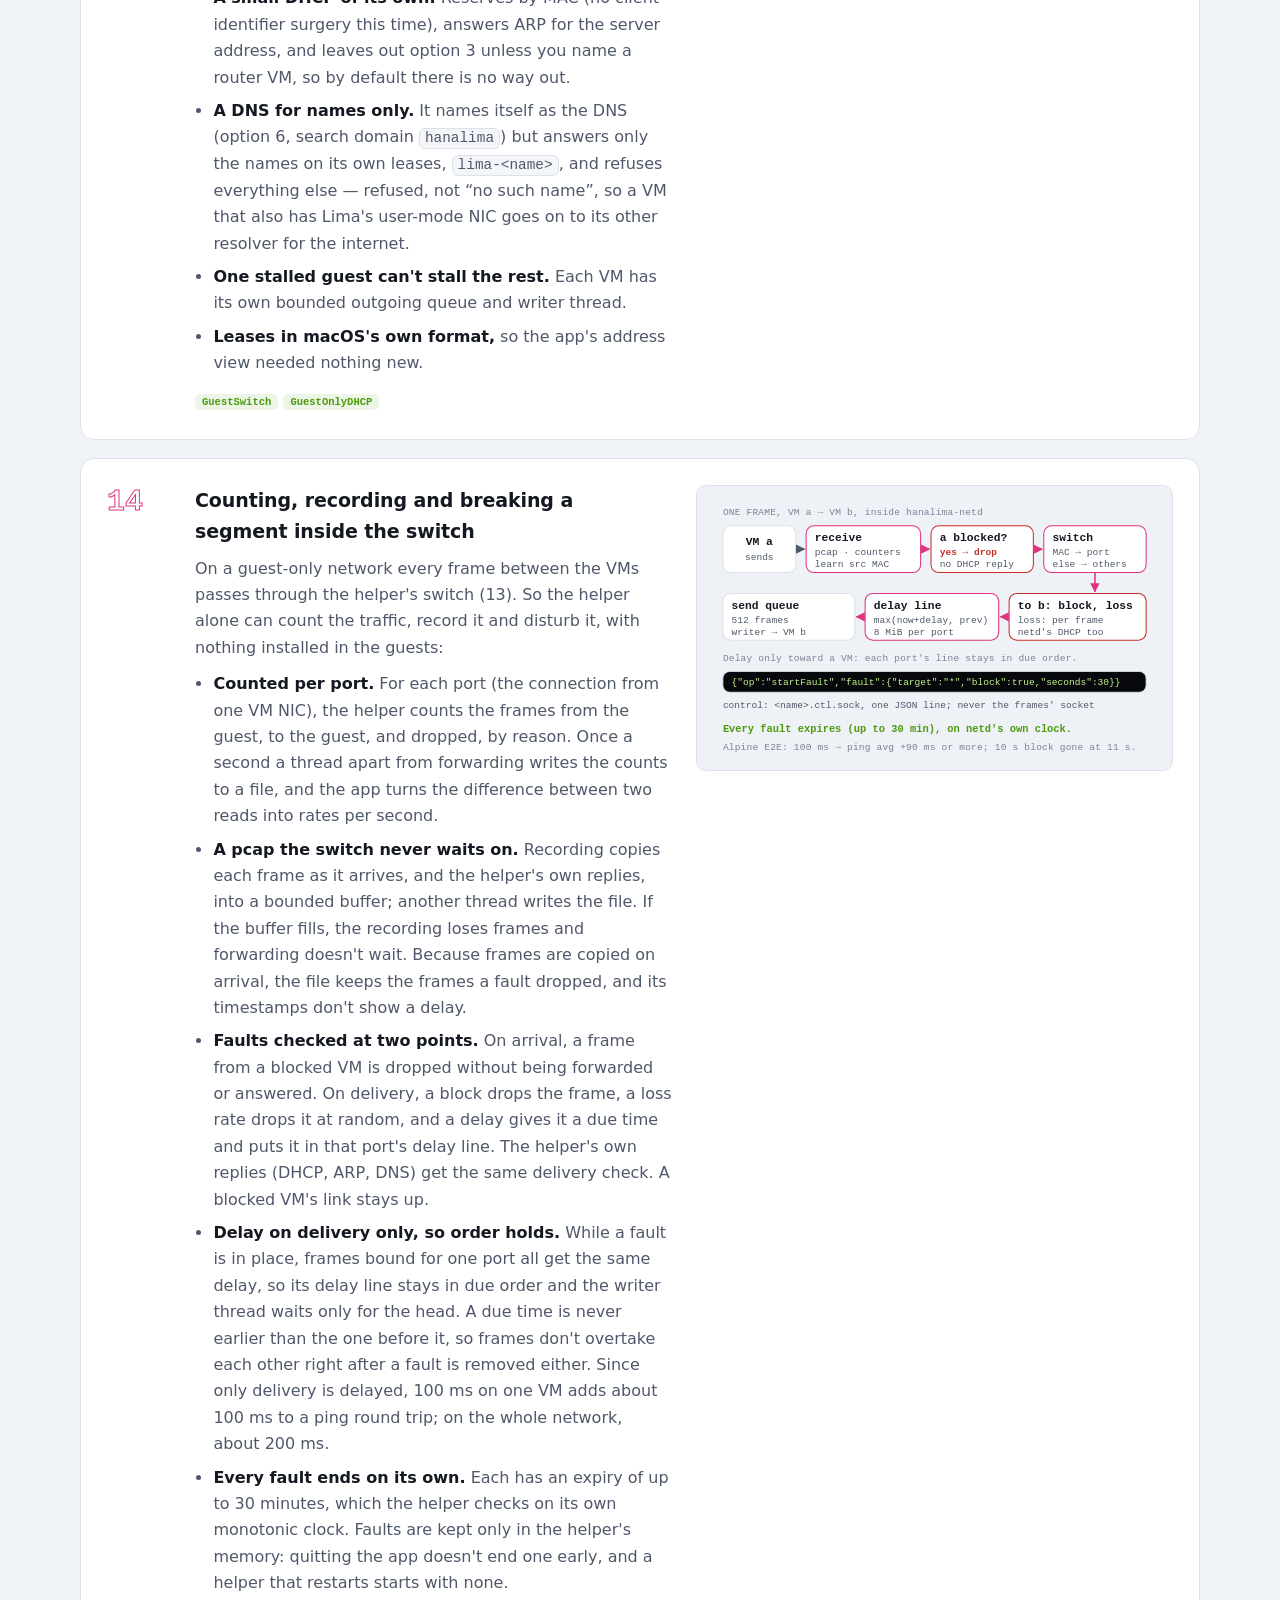
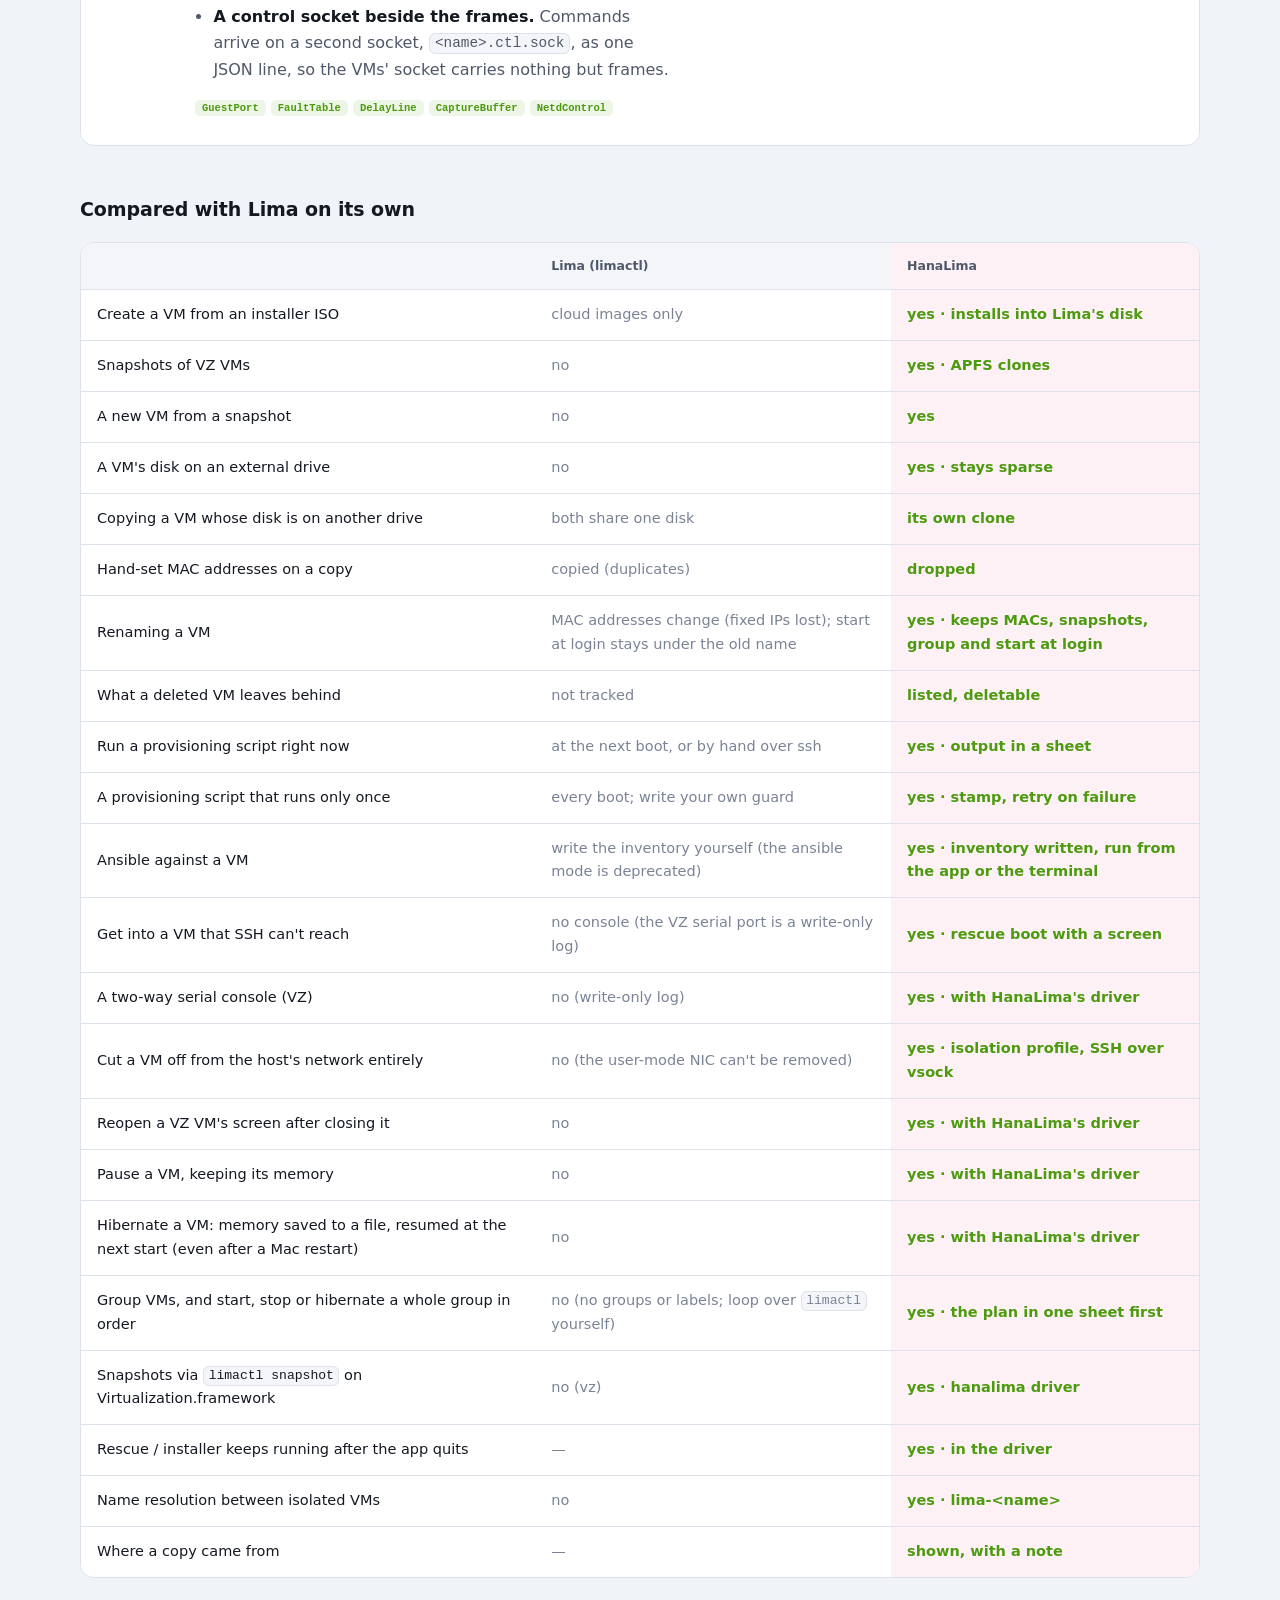
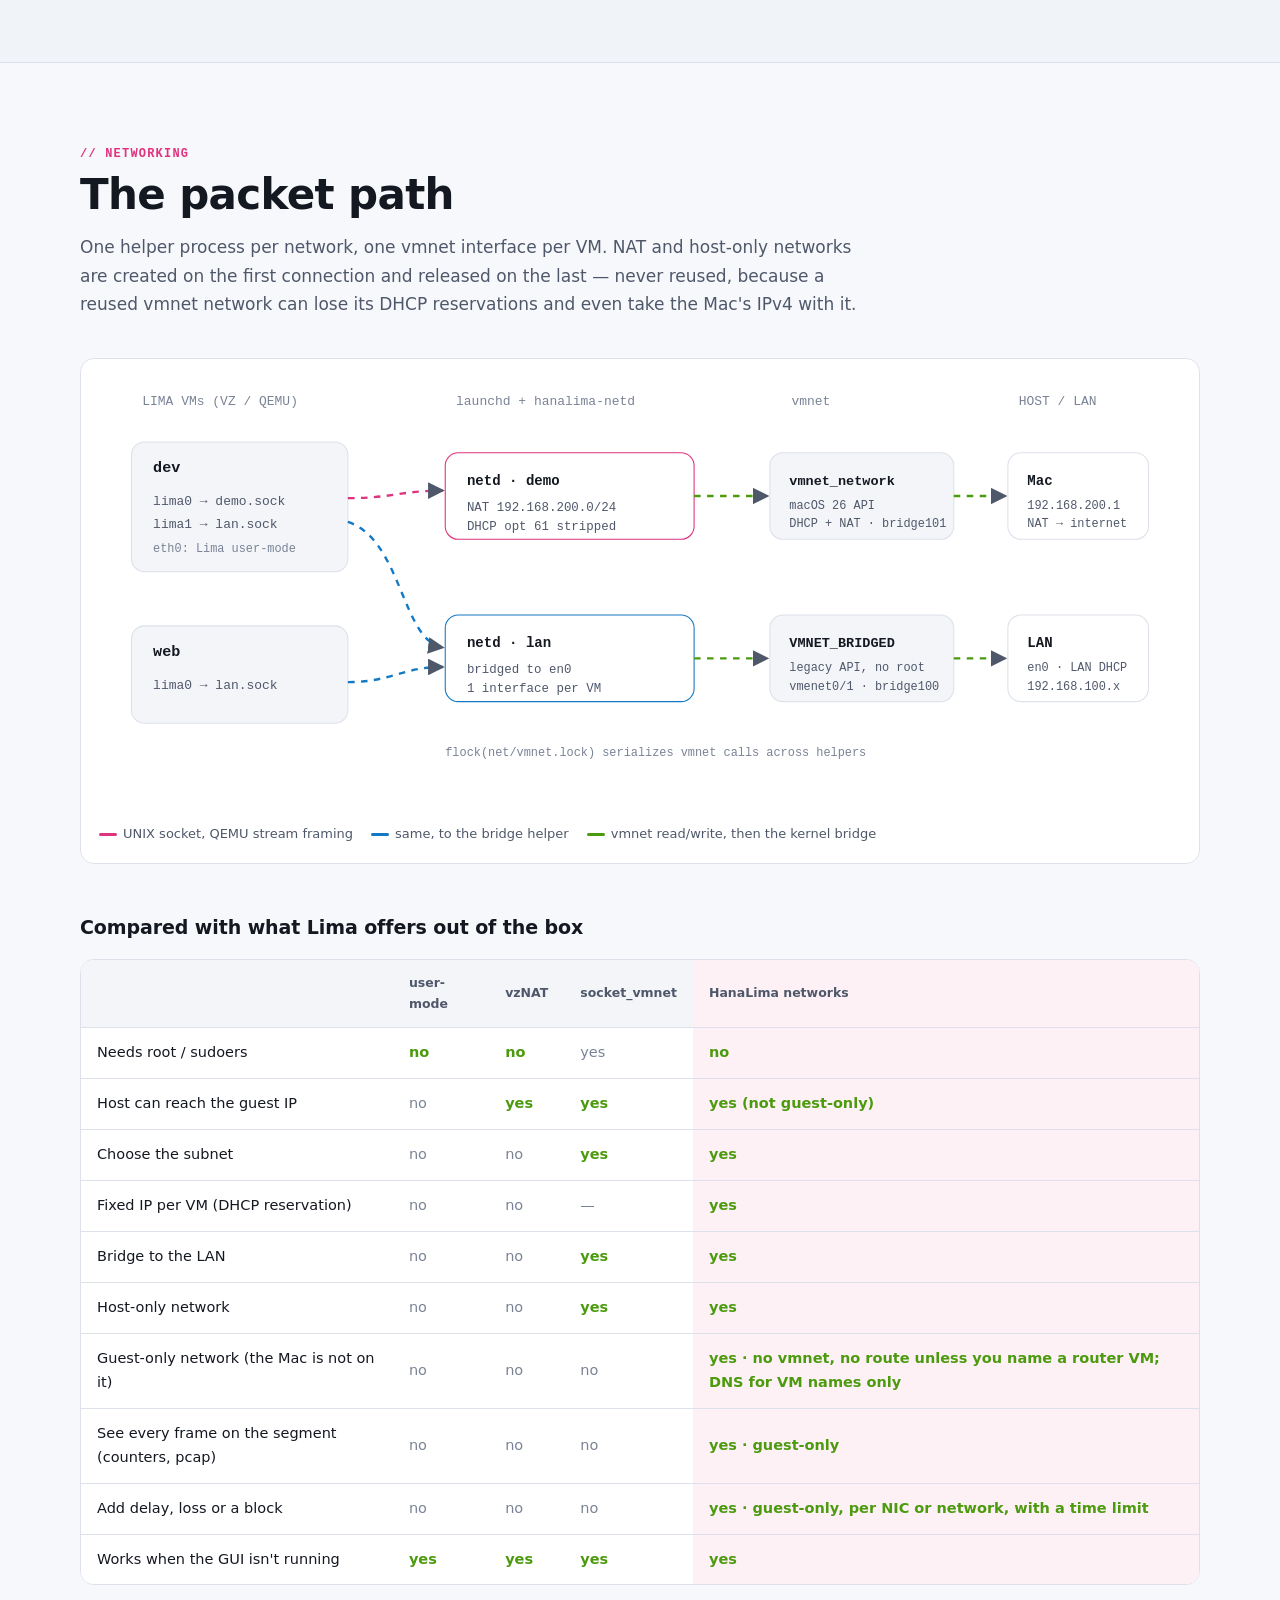
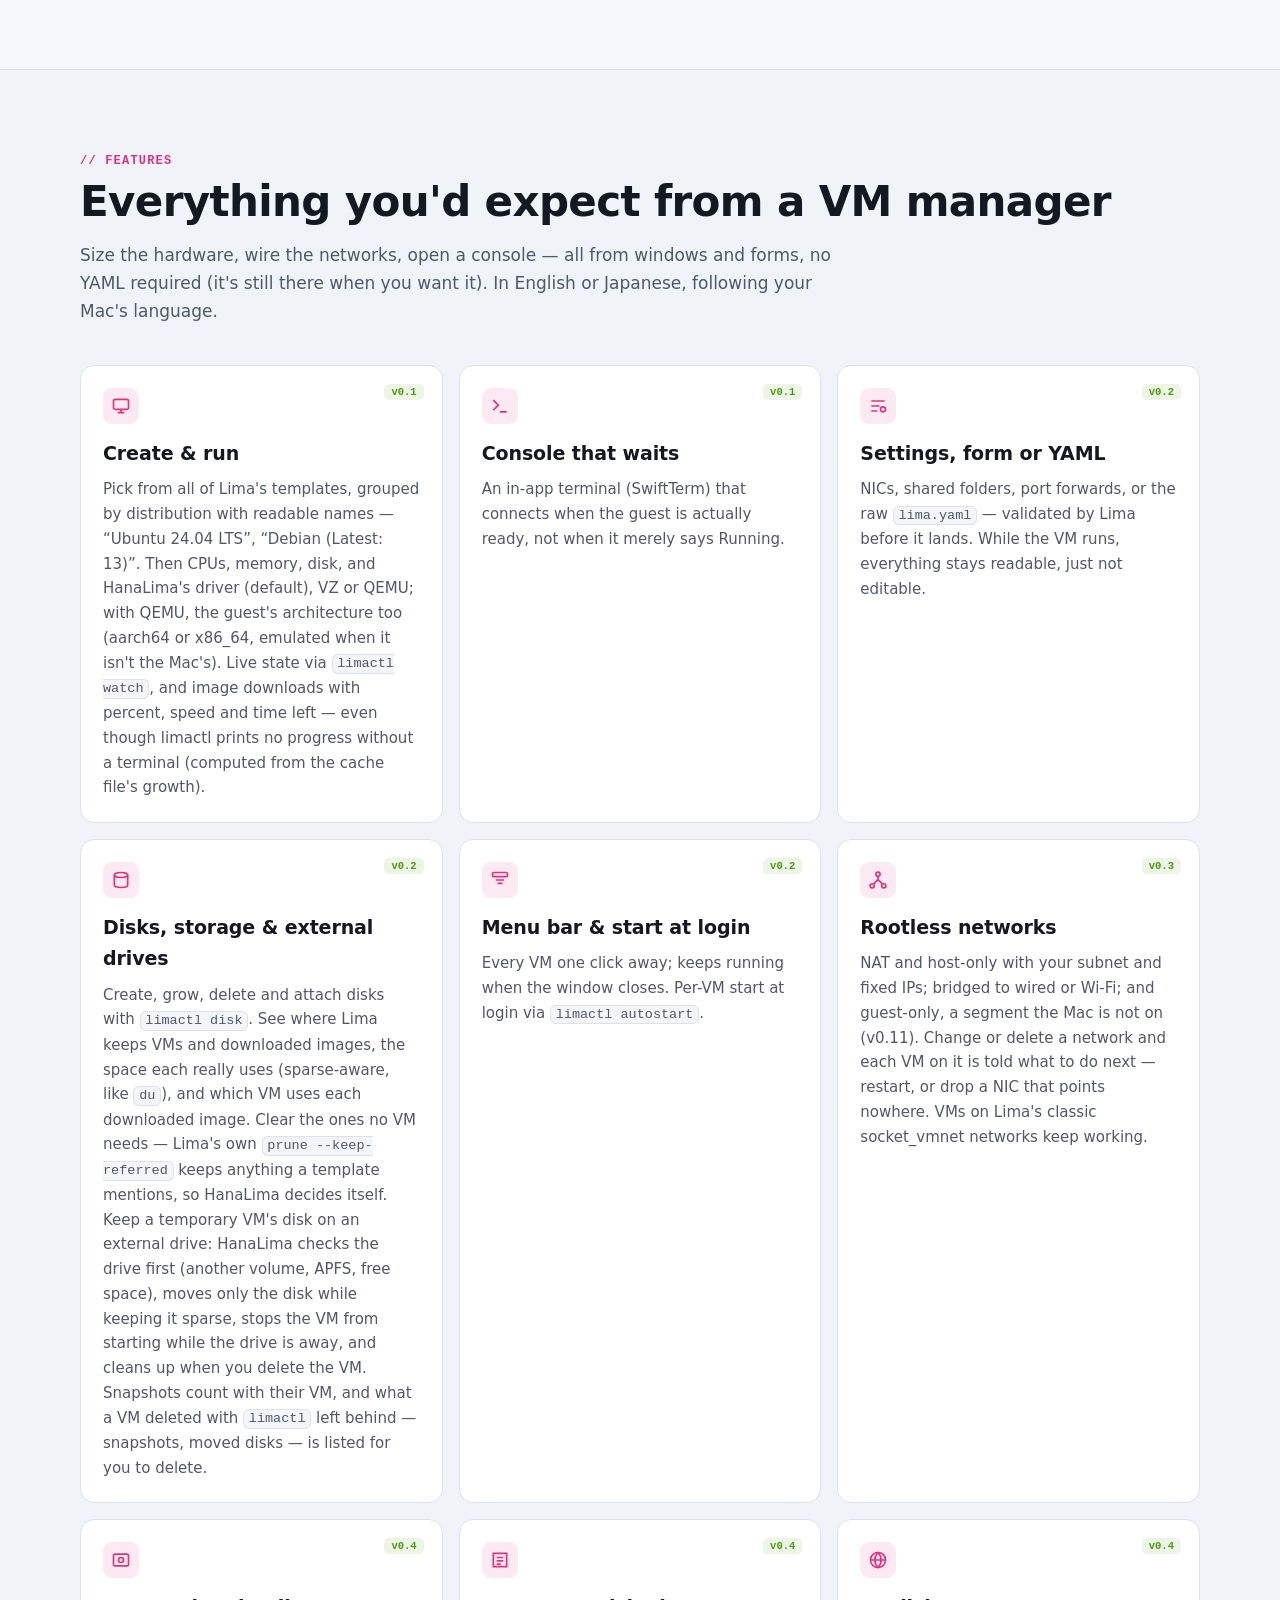
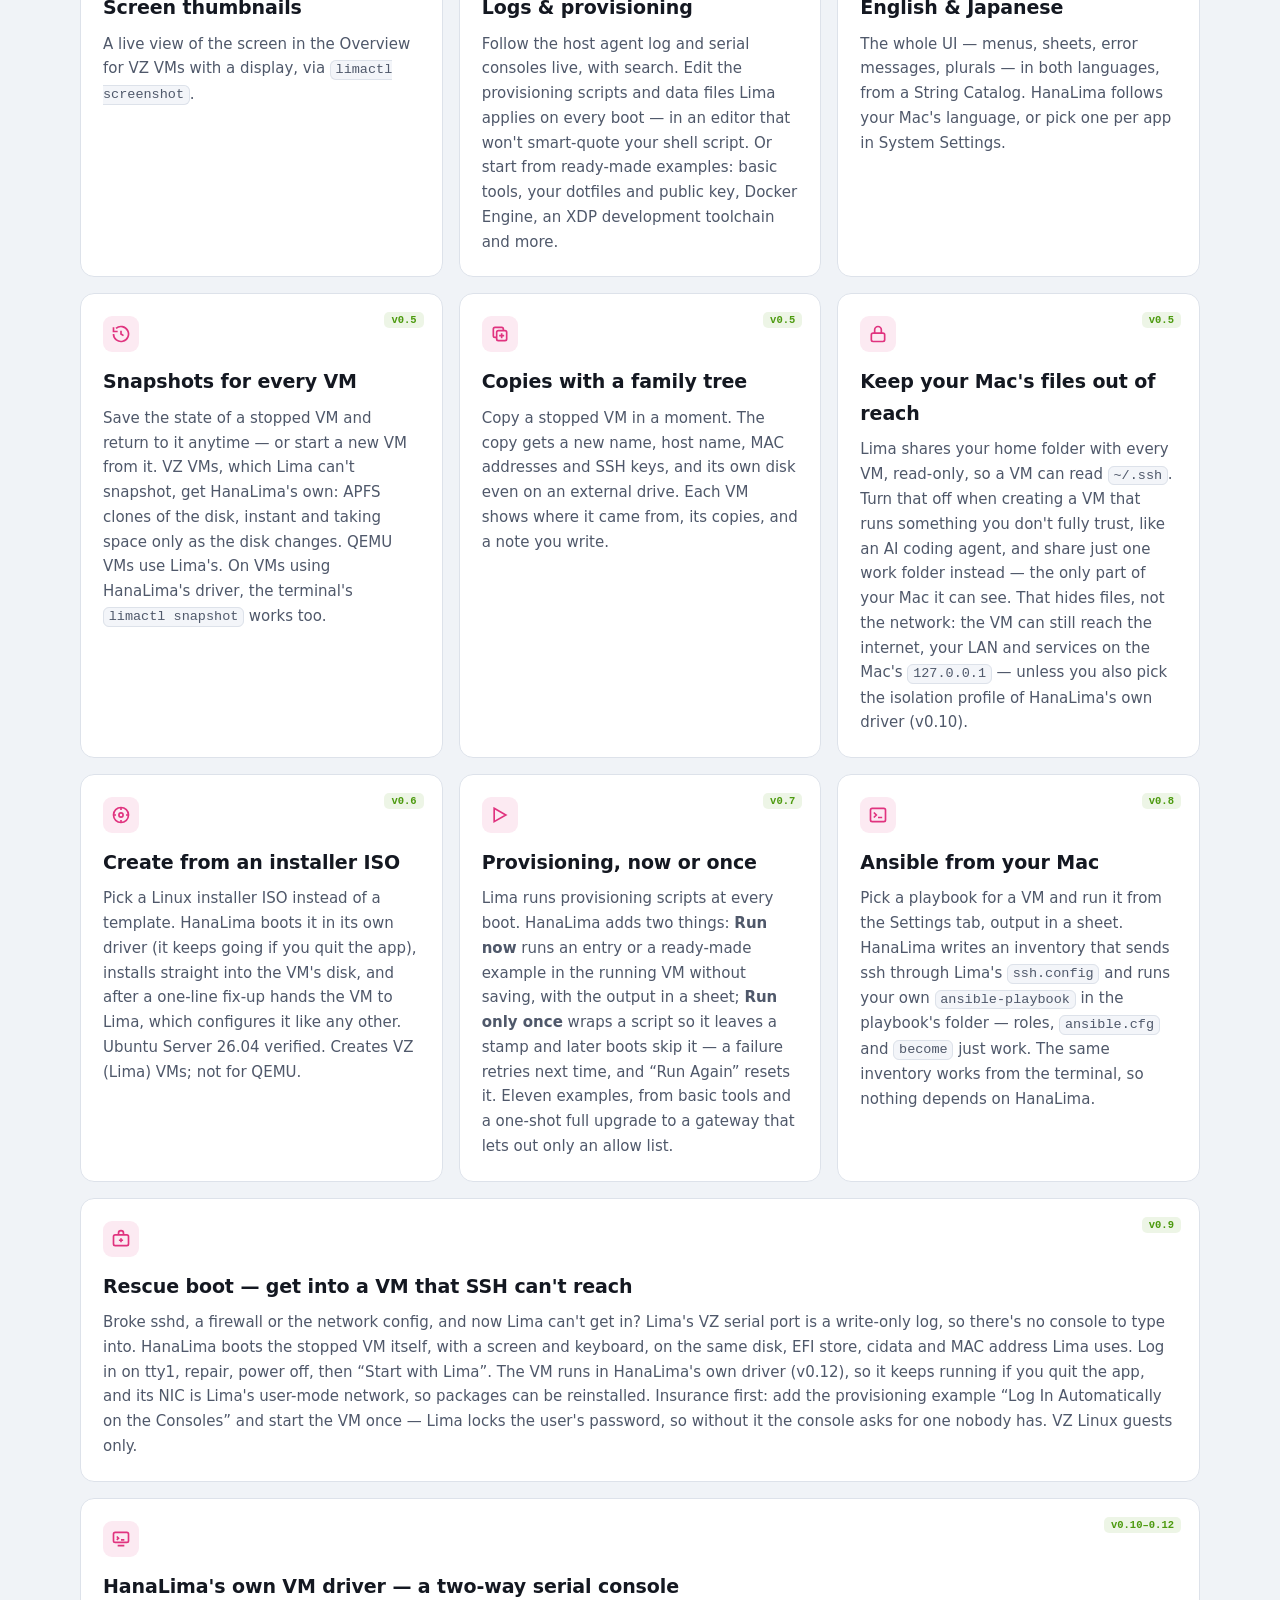
==== commit b182fa7c: "Site: v0.21.0 (the guest's OS) Co-Authored-By: Claude Opus 5.5 <noreply@anthropic.com>" ====
--- a/index.html
+++ b/index.html
@@ -63,7 +63,7 @@
   <div class="wrap hero-grid">
     <div>
       <img class="hero-icon" src="assets/img/icon-512.png" width="96" height="96" alt="HanaLima icon">
-      <span class="eyebrow">● v0.20.0 · macOS 26+ · Lima 2.3+ · MIT</span>
+      <span class="eyebrow">● v0.21.0 · macOS 26+ · Lima 2.3+ · MIT</span>
       <h1>
         <span class="en">Lima VMs,<br>point and click.<br><span class="grad">Bridges without sudo.</span></span>
         <span class="ja"><span class="nb">Lima の VM を</span><br><span class="nb">GUI でかんたんに。</span><br><span class="grad"><span class="nb">ブリッジも</span><span class="nb">sudo なしで。</span></span></span>
@@ -583,6 +583,11 @@
         <h3><span class="en">A VM for each USB device</span><span class="ja">USB 機器ごとに受け取る VM を選ぶ</span></h3>
         <p><span class="en">Send one USB stick to one VM and another to a second VM. On the new <strong>USB Devices</strong> page in the sidebar, choose the VM that gets devices without a rule (or hold them), and a VM for each device, told apart by its serial number or by the port it is plugged into. Change a device's VM and it moves while both VMs run, in about a second; if it is in use, HanaLima asks first. A device whose VM is stopped is held rather than given to another VM, and a VM keeps its device across a pause and gets it back after hibernation. VMs started from Terminal or at login appear as “Unknown Application” in the menu; the page tells you when a device was assigned to the other one. Apple devices and devices that stream video or audio, such as webcams, can't be passed through.</span><span class="ja">ある USB メモリはこの VM に、別の USB メモリはあの VM に、と分けて渡せます。サイドバーに足した「<strong>USB 機器</strong>」で、規則の無い機器を受け取る VM（または保留）と、機器ごとの VM を選びます。機器は、シリアル番号か、挿したポートで見分けます。受け取り先を変えると、両方の VM が動いたまま、1 秒ほどで機器が移ります。使用中の機器なら、先に確かめます。受け取り先が止まっている機器は、ほかの VM には回さずに保留します。一時停止の間は渡したままで、休止から戻ると付け直します。ターミナルやログイン時の自動起動で起動した VM は、メニューで「不明なアプリケーション」として出ます。機器をもう一方に割り当てていると、画面で知らせます。Apple の機器と、カメラのように映像や音声を流す機器は渡せません。</span></p>
       </div>
+      <div class="card reveal wide"><span class="status done">v0.21</span>
+        <div class="icon"><svg viewBox="0 0 24 24" fill="none" stroke="currentColor" stroke-width="2"><rect x="3" y="4" width="18" height="12" rx="2"/><path d="M8 20h8M12 16v4"/><path d="M8 9l2 2 4-4"/></svg></div>
+        <h3><span class="en">See which OS a VM runs</span><span class="ja">VM に入っている OS が分かる</span></h3>
+        <p><span class="en">The Overview tab shows the OS and its version as read inside the guest, with when it was read: “Ubuntu 26.04.1 LTS (checked Nov 27, 2026 at 12:01)”. HanaLima reads it each time the VM becomes ready (os-release on Linux, <code>sw_vers</code> on macOS, <code>freebsd-version</code> on FreeBSD); it only reads, with no network or <code>sudo</code>, so isolated VMs work too. <strong>Check Now</strong> reads it again after you upgrade the OS in the guest. A stopped VM keeps what was read last, and a copy or a VM whose snapshot was restored starts as not checked. For VMs created from now on, Created From also shows the version the template stood for then: “template:ubuntu-lts (Ubuntu 24.04 LTS when created)”.</span><span class="ja">概要タブに、ゲストの中で読んだ OS とその版を、読んだ日時と一緒に出します（「Ubuntu 26.04.1 LTS（2026年11月27日 12:01 に確認）」）。VM が準備完了になるたびに読みます（Linux は os-release、macOS は <code>sw_vers</code>、FreeBSD は <code>freebsd-version</code>）。読むだけで、ネットワークも <code>sudo</code> も使わないので、隔離した VM でも読めます。ゲストで OS を更新したあとは「確認する」で読み直せます。止まっている VM には最後に読んだ値を出し、複製した VM とスナップショットを戻した VM は「未確認」から始まります。これから作る VM は、「作成元」にそのときテンプレートが指していた版も出します（「template:ubuntu-lts（作成時は Ubuntu 24.04 LTS）」）。</span></p>
+      </div>
       <div class="card reveal wide"><span class="status later"><span class="en">later</span><span class="ja">将来</span></span>
         <div class="icon"><svg viewBox="0 0 24 24" fill="none" stroke="currentColor" stroke-width="2"><path d="M12 3l7 3v6c0 4.5-3 7.5-7 9-4-1.5-7-4.5-7-9V6z"/><path d="M9 12l2 2 4-4"/></svg></div>
         <h3><span class="en">Auto-update</span><span class="ja">自動アップデート</span></h3>
@@ -821,6 +826,8 @@
         <ul><li><span class="en">USB devices to a VM</span><span class="ja">USB 機器を VM に渡す</span></li></ul></div>
       <div class="milestone done"><div class="bar"></div><h3>v0.20</h3>
         <ul><li><span class="en">A VM for each USB device</span><span class="ja">USB 機器ごとに VM を選ぶ</span></li><li><span class="en">Move a device between running VMs</span><span class="ja">動いたまま機器を移す</span></li></ul></div>
+      <div class="milestone done"><div class="bar"></div><h3>v0.21</h3>
+        <ul><li><span class="en">The guest's OS and version</span><span class="ja">ゲストの OS と版</span></li><li><span class="en">The version a VM was created with</span><span class="ja">作成時の版</span></li></ul></div>
       <div class="milestone later"><div class="bar"></div><h3><span class="en">Release · later</span><span class="ja">配布 · 将来</span></h3>
         <ul><li><span class="en">Auto-update</span><span class="ja">自動アップデート</span></li><li><span class="en">Bundled limactl</span><span class="ja">limactl の同梱</span></li></ul></div>
     </div>
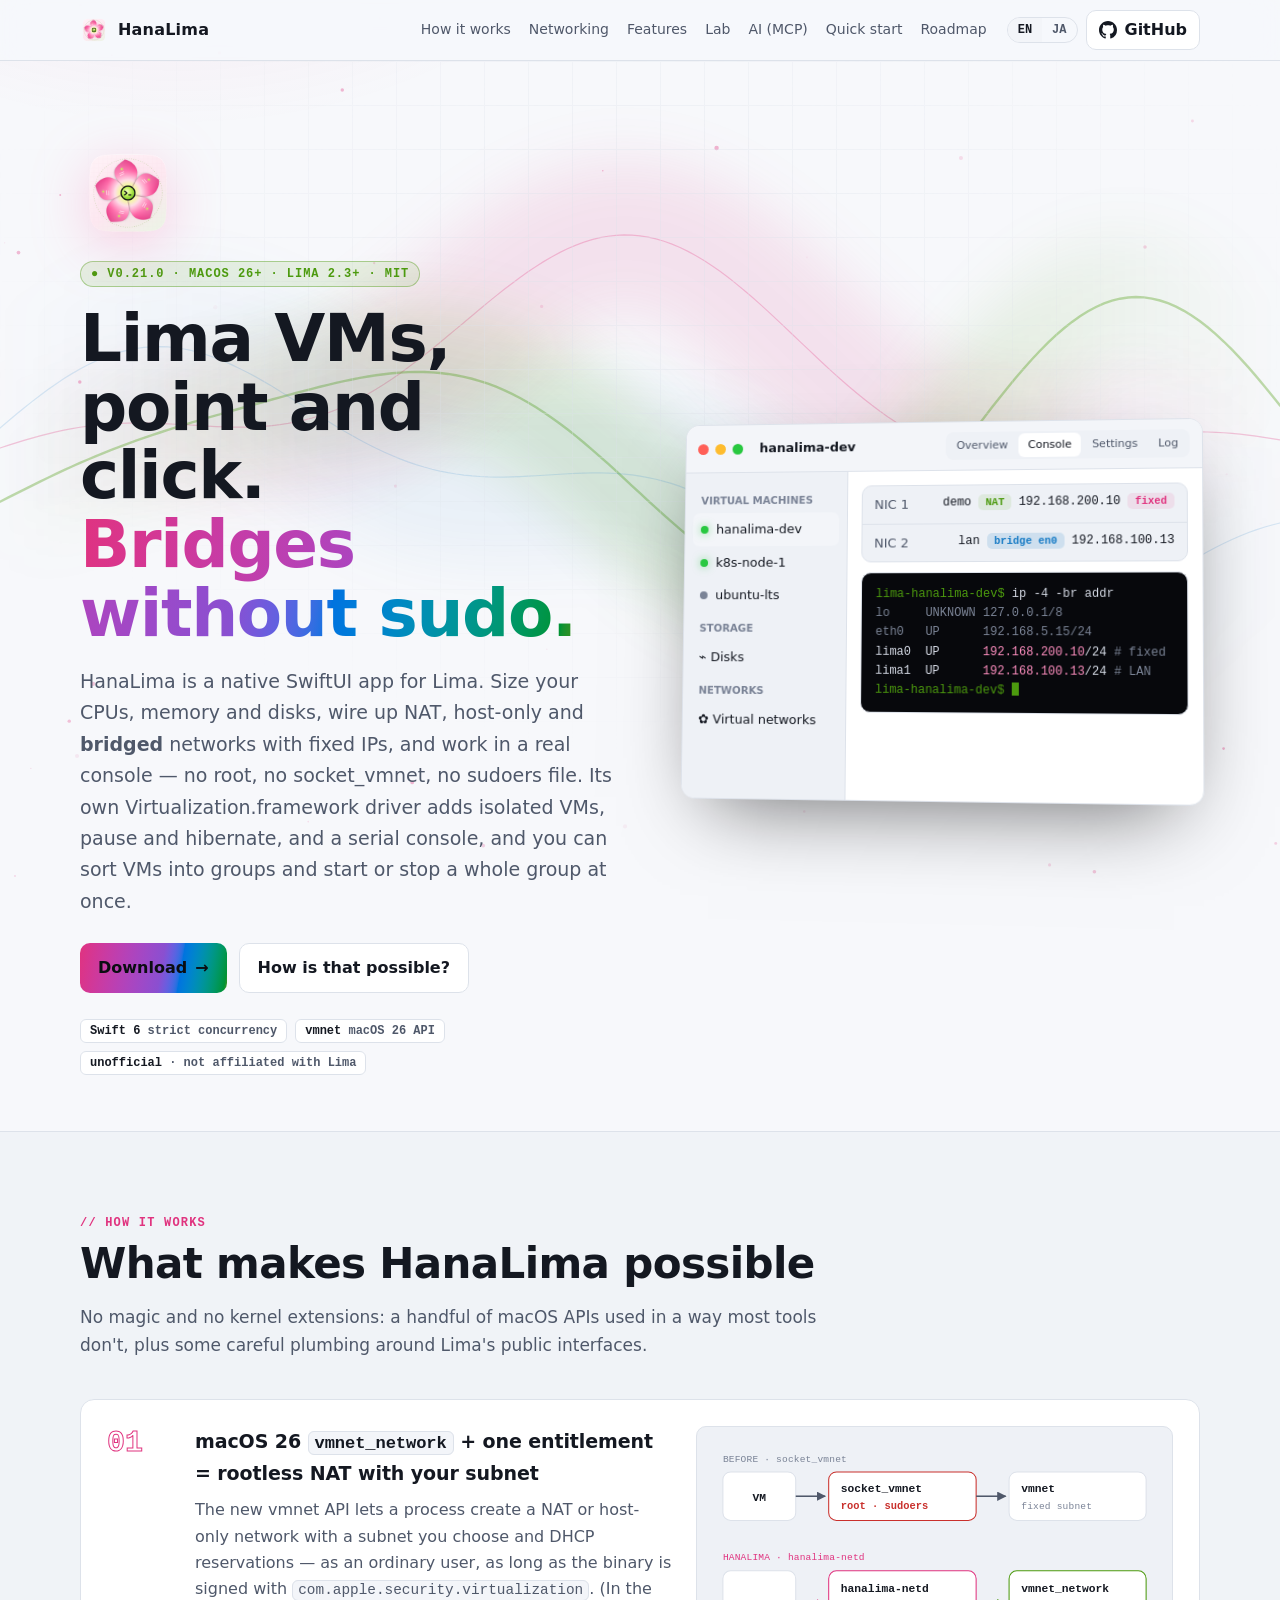
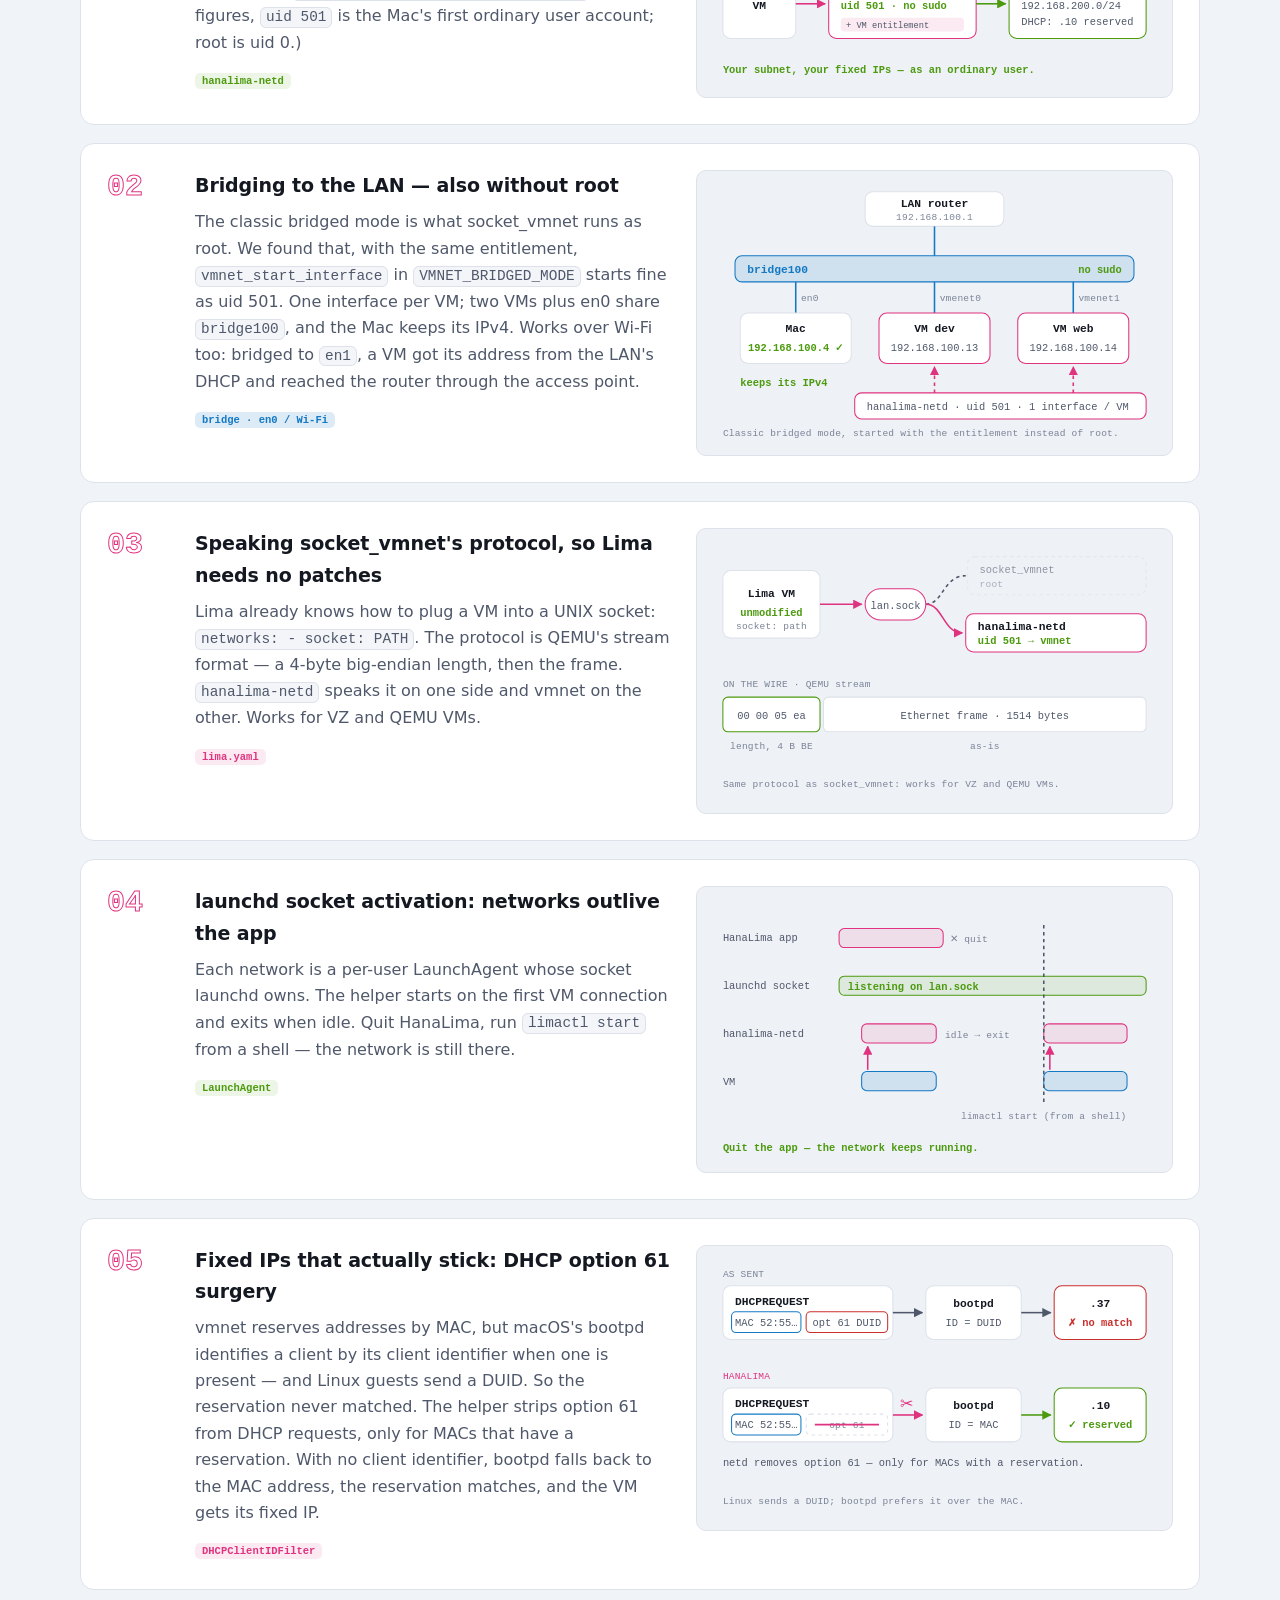
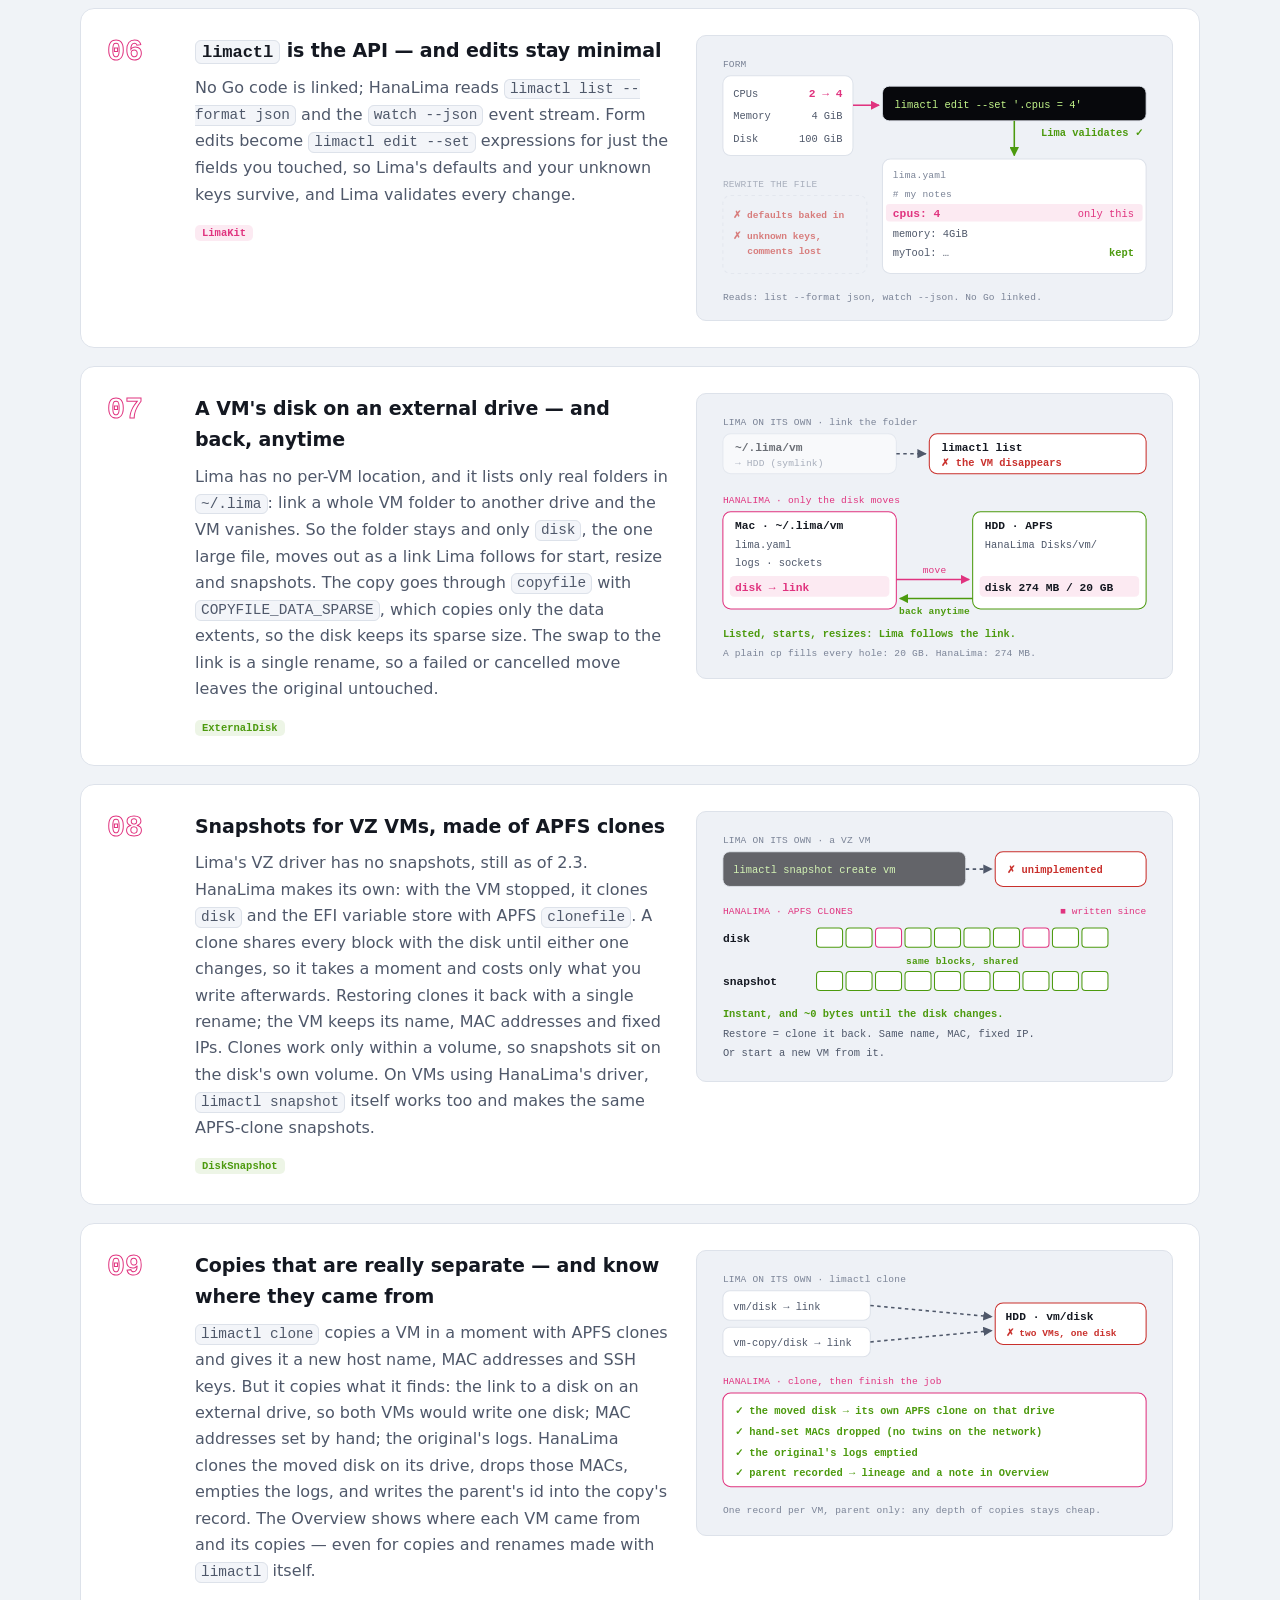
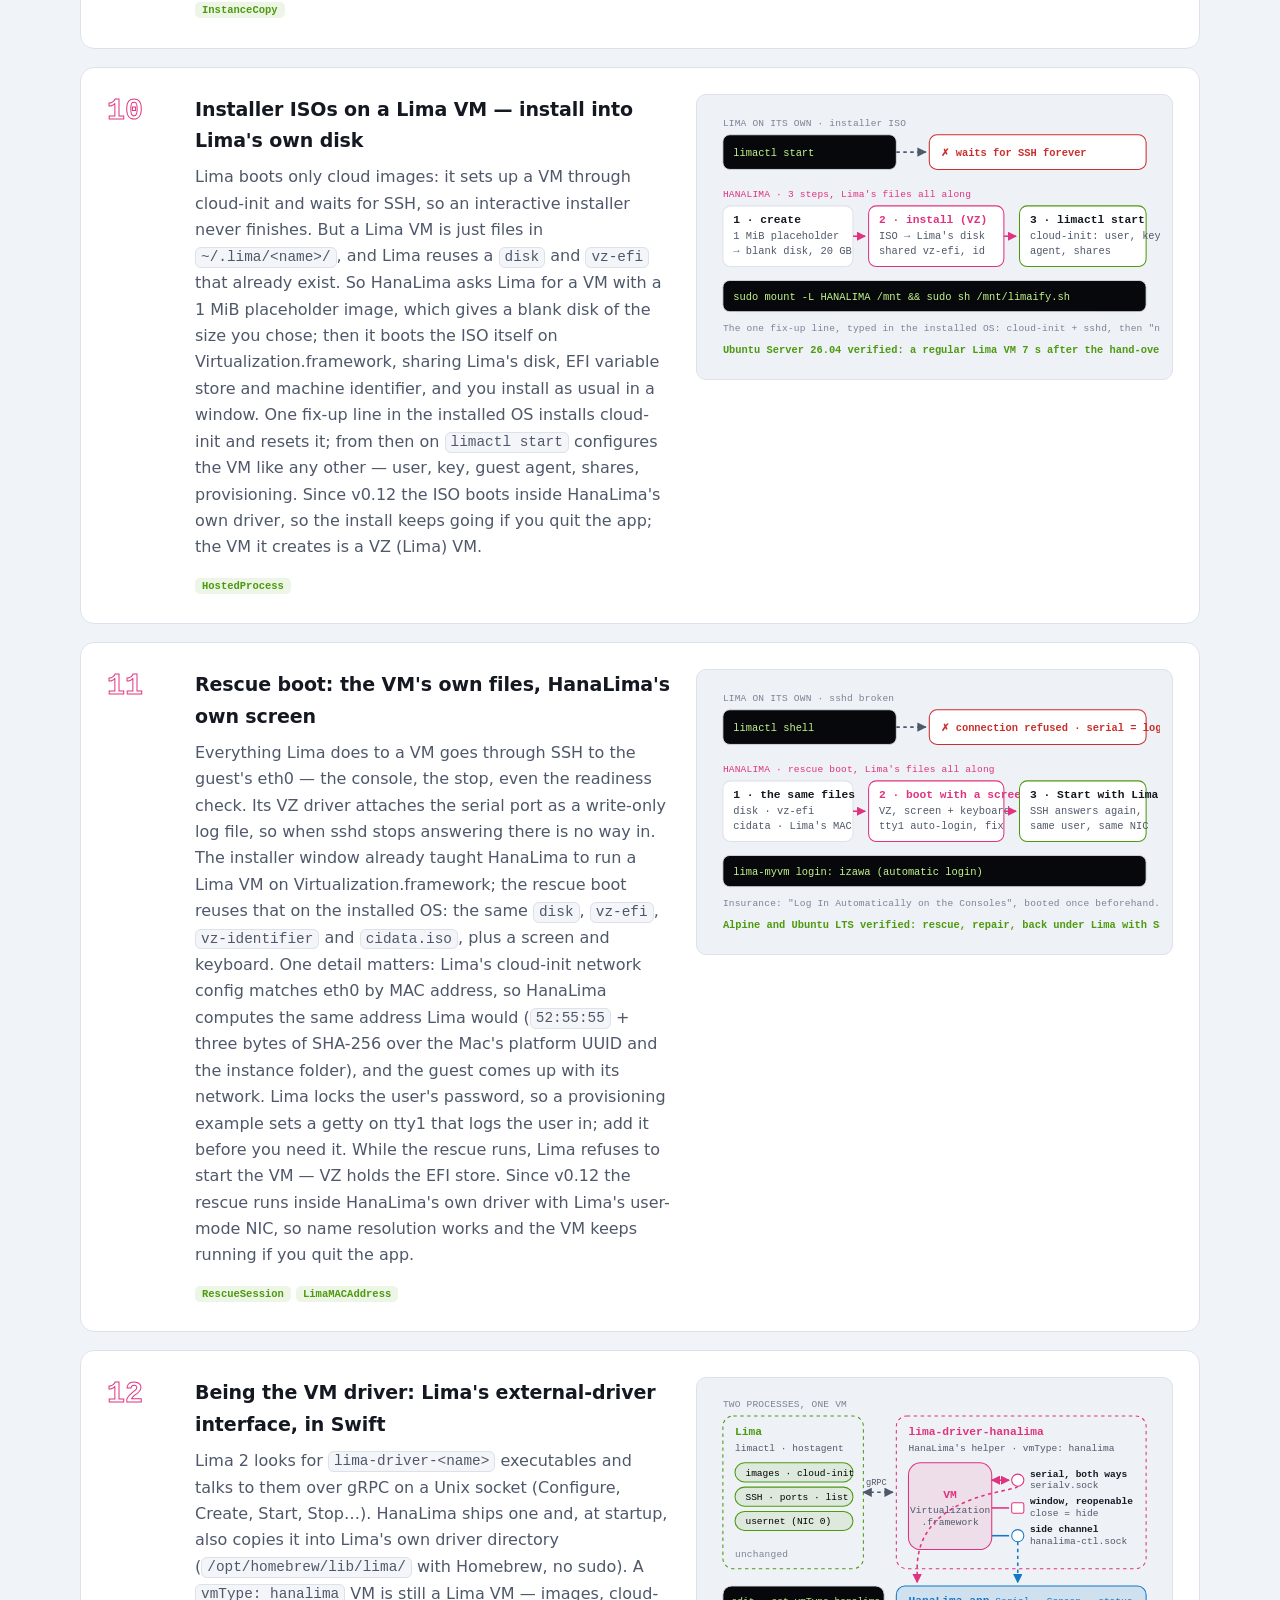
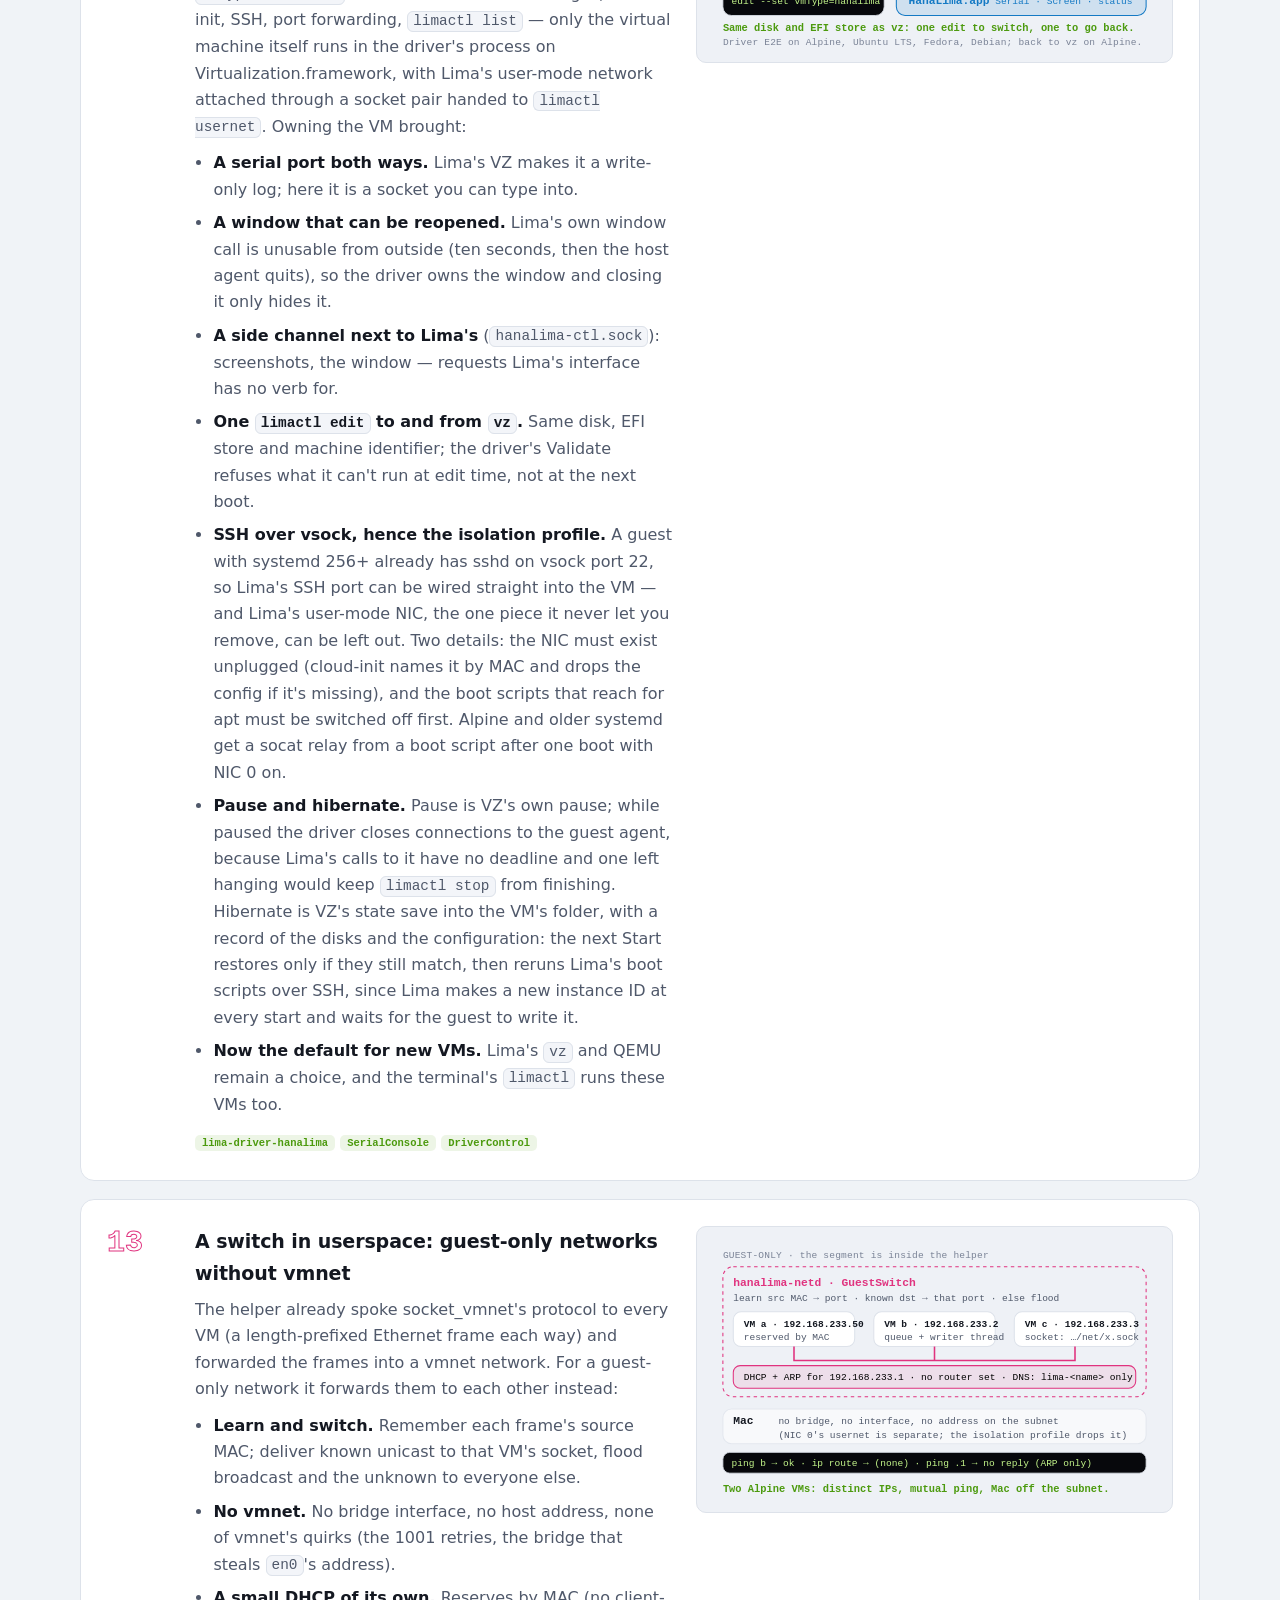
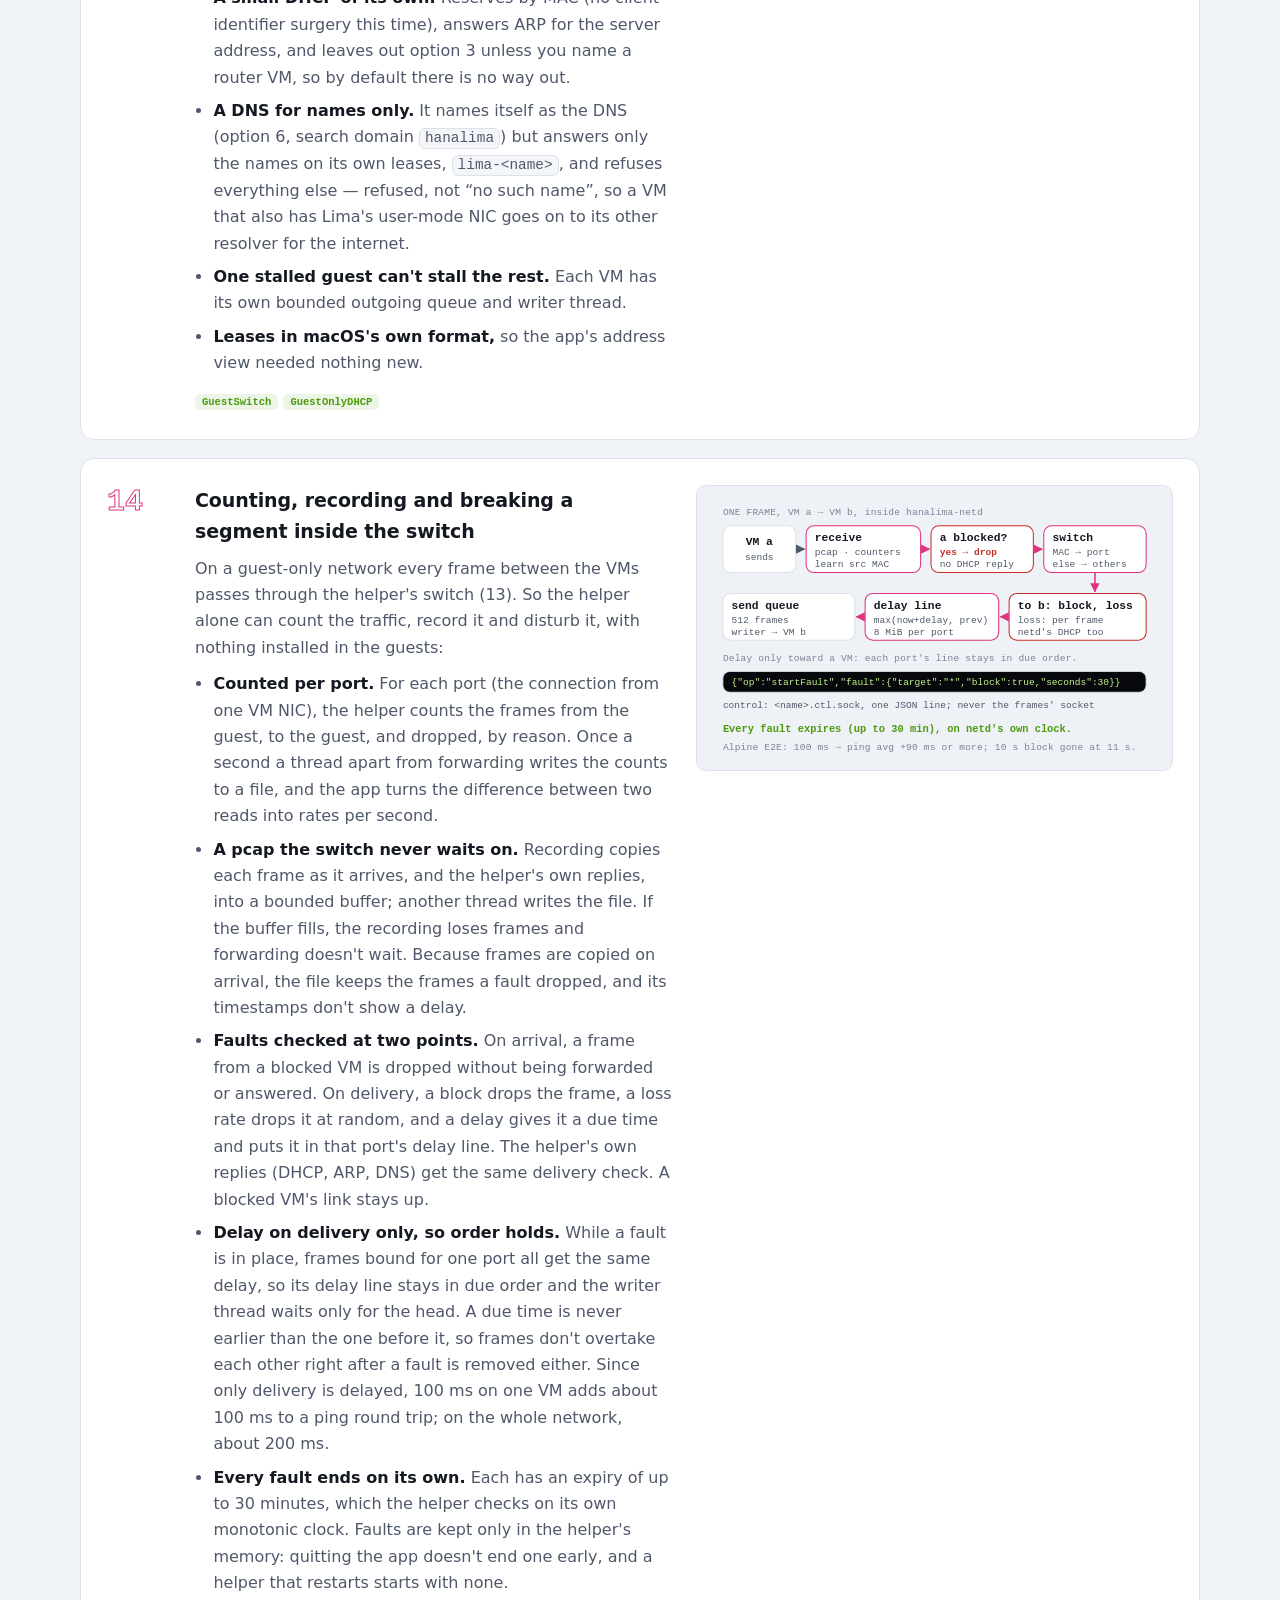
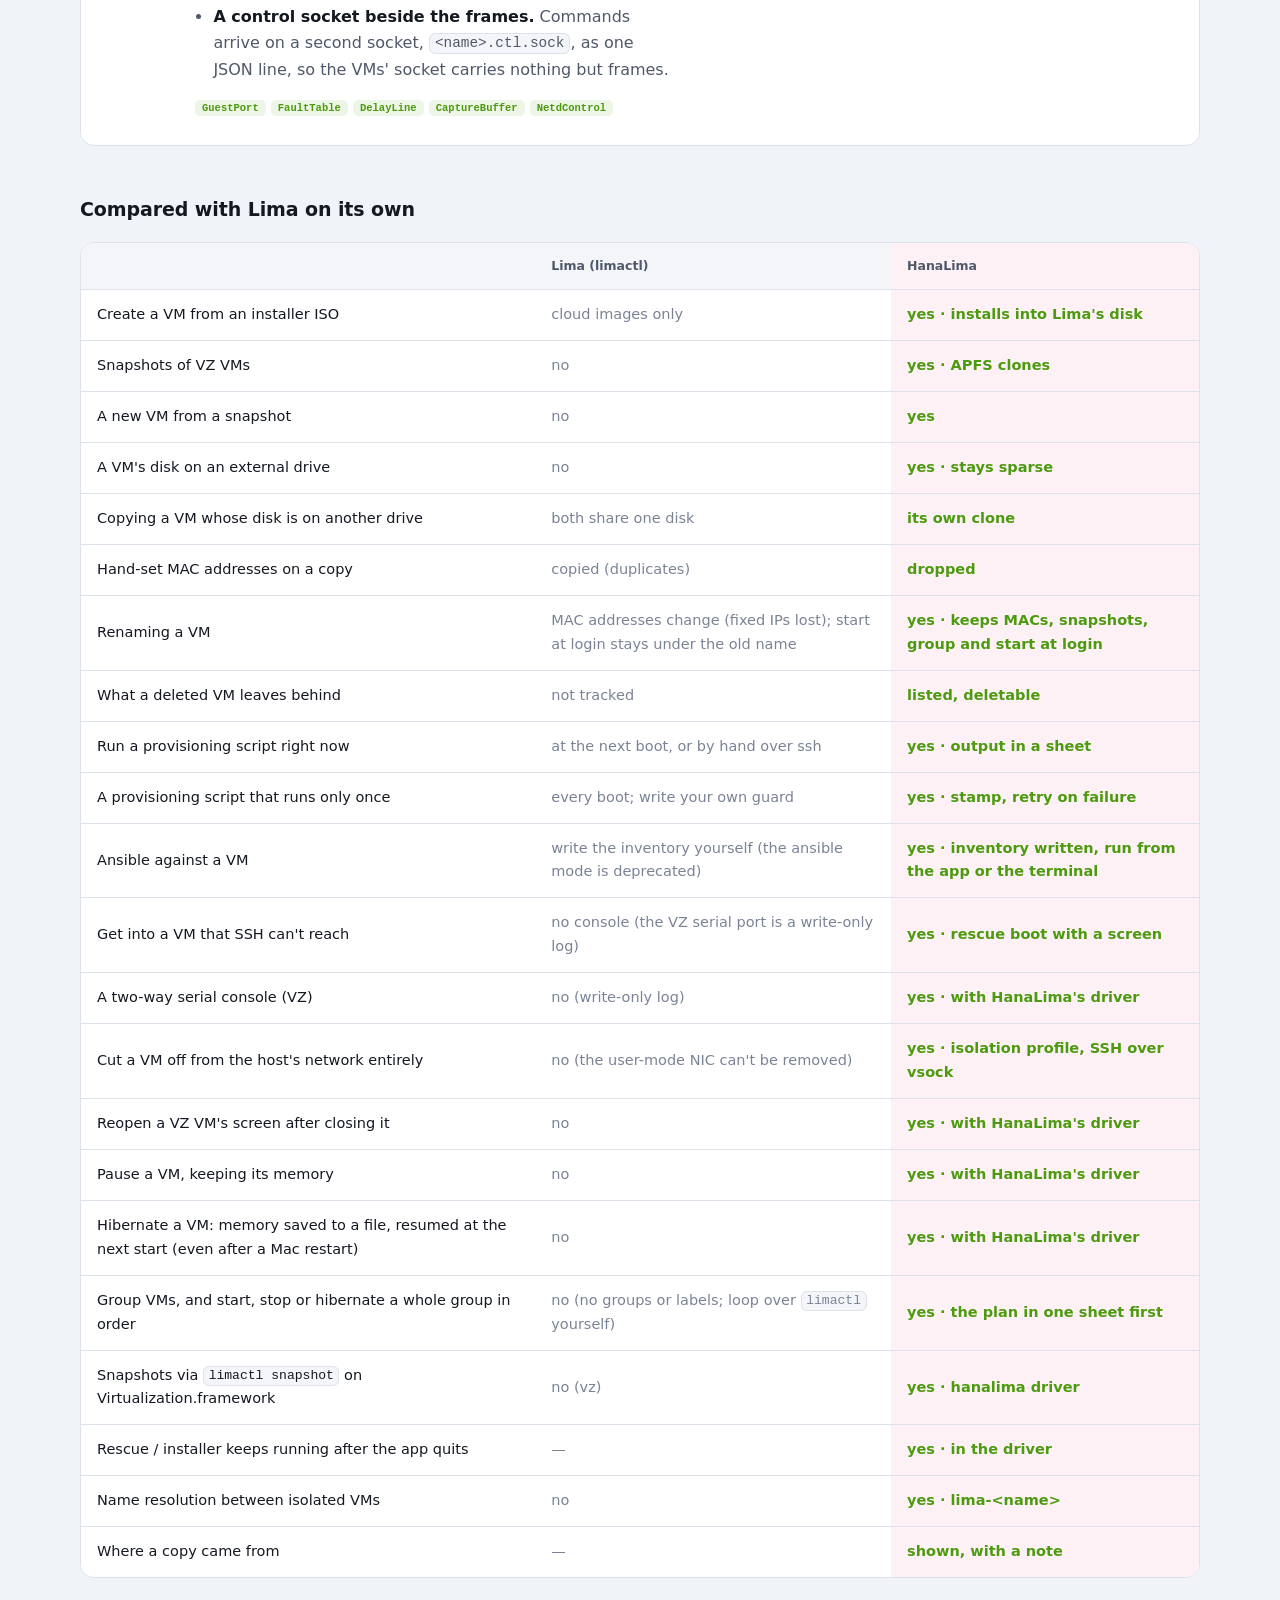
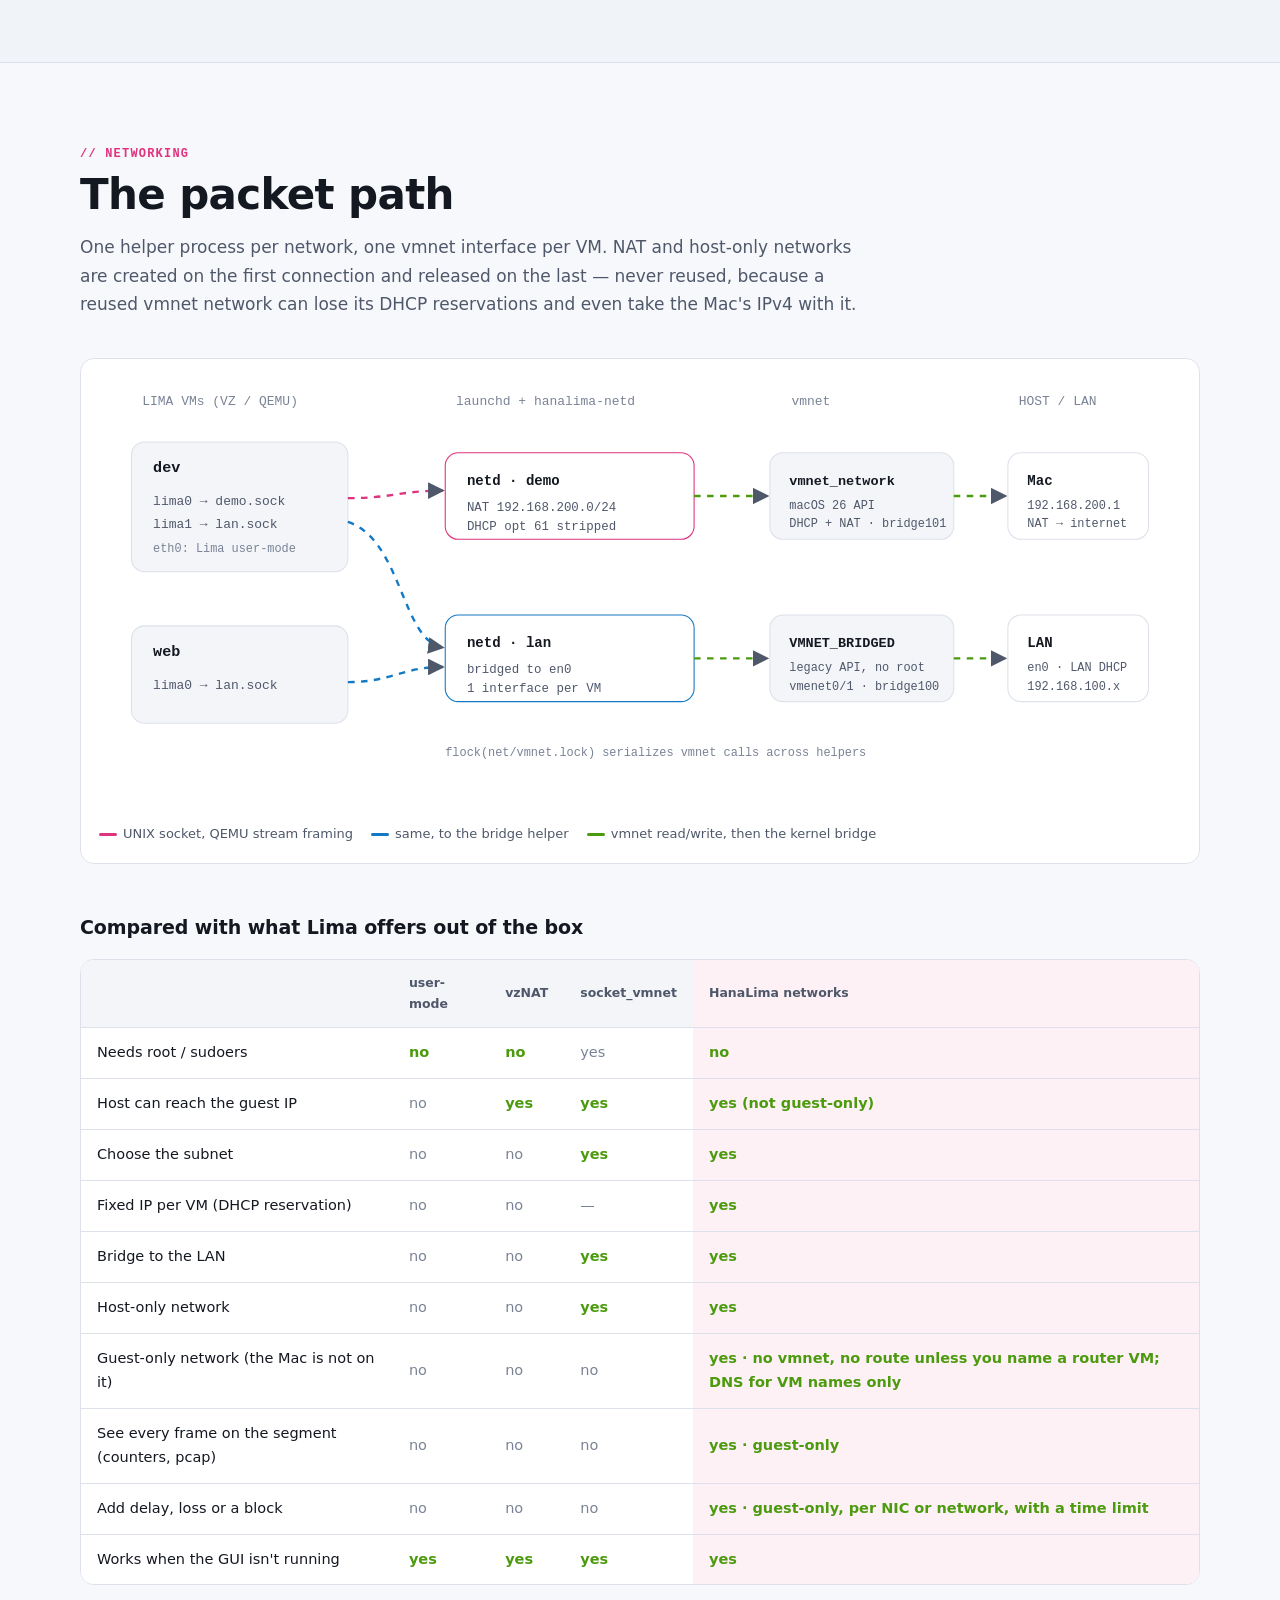
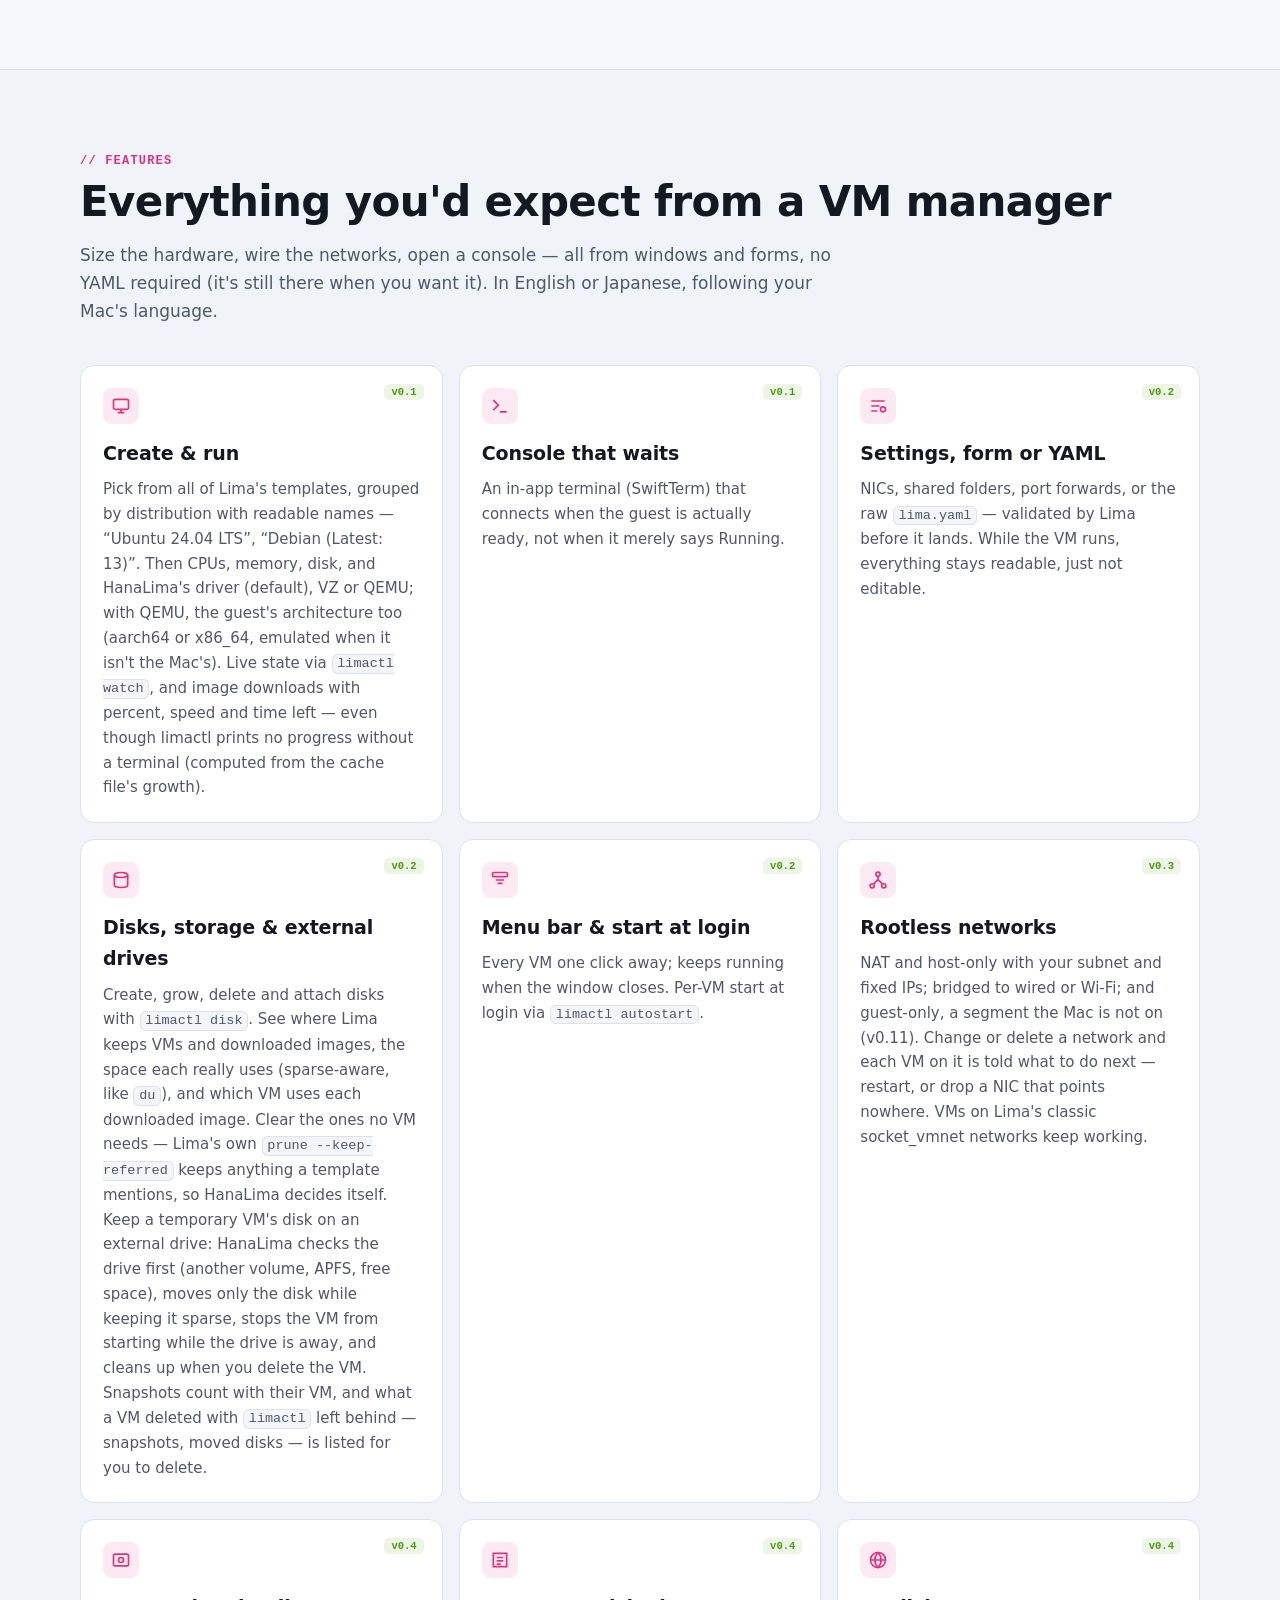
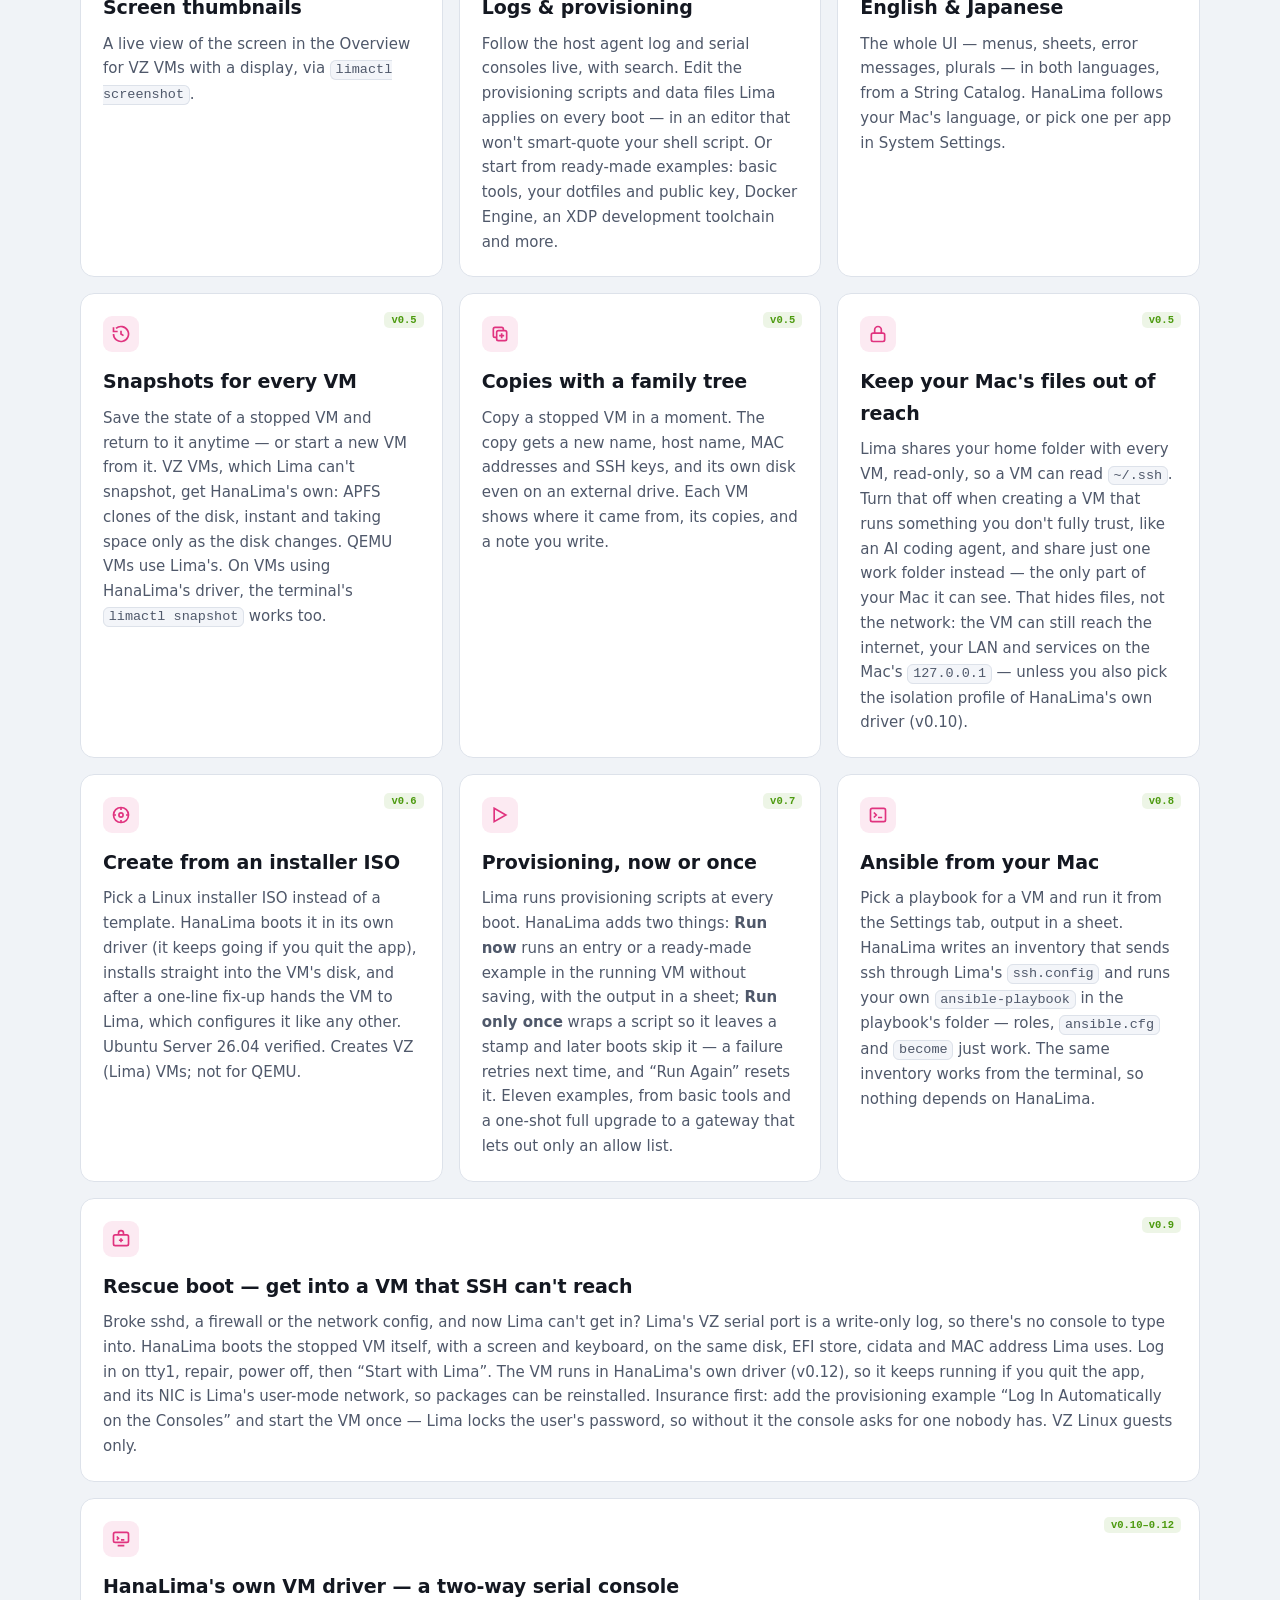
==== commit 0f9321ed: "Site: say why some USB devices can't be passed through Co-Authored-By: Claude Opus 5.5 <noreply@anth" ====
--- a/index.html
+++ b/index.html
@@ -581,7 +581,7 @@
       <div class="card reveal wide"><span class="status done">v0.20</span>
         <div class="icon"><svg viewBox="0 0 24 24" fill="none" stroke="currentColor" stroke-width="2"><path d="M4 6h6M4 12h6M4 18h6"/><path d="M14 6l6 0M14 12h6M14 18h6"/><path d="M10 6l4 6M10 12l4 6M10 18l4-12"/></svg></div>
         <h3><span class="en">A VM for each USB device</span><span class="ja">USB 機器ごとに受け取る VM を選ぶ</span></h3>
-        <p><span class="en">Send one USB stick to one VM and another to a second VM. On the new <strong>USB Devices</strong> page in the sidebar, choose the VM that gets devices without a rule (or hold them), and a VM for each device, told apart by its serial number or by the port it is plugged into. Change a device's VM and it moves while both VMs run, in about a second; if it is in use, HanaLima asks first. A device whose VM is stopped is held rather than given to another VM, and a VM keeps its device across a pause and gets it back after hibernation. VMs started from Terminal or at login appear as “Unknown Application” in the menu; the page tells you when a device was assigned to the other one. Apple devices and devices that stream video or audio, such as webcams, can't be passed through.</span><span class="ja">ある USB メモリはこの VM に、別の USB メモリはあの VM に、と分けて渡せます。サイドバーに足した「<strong>USB 機器</strong>」で、規則の無い機器を受け取る VM（または保留）と、機器ごとの VM を選びます。機器は、シリアル番号か、挿したポートで見分けます。受け取り先を変えると、両方の VM が動いたまま、1 秒ほどで機器が移ります。使用中の機器なら、先に確かめます。受け取り先が止まっている機器は、ほかの VM には回さずに保留します。一時停止の間は渡したままで、休止から戻ると付け直します。ターミナルやログイン時の自動起動で起動した VM は、メニューで「不明なアプリケーション」として出ます。機器をもう一方に割り当てていると、画面で知らせます。Apple の機器と、カメラのように映像や音声を流す機器は渡せません。</span></p>
+        <p><span class="en">Send one USB stick to one VM and another to a second VM. On the new <strong>USB Devices</strong> page in the sidebar, choose the VM that gets devices without a rule (or hold them), and a VM for each device, told apart by its serial number or by the port it is plugged into. Change a device's VM and it moves while both VMs run, in about a second; if it is in use, HanaLima asks first. A device whose VM is stopped is held rather than given to another VM, and a VM keeps its device across a pause and gets it back after hibernation. VMs started from Terminal or at login appear as “Unknown Application” in the menu; the page tells you when a device was assigned to the other one. Apple devices and devices that stream video or audio, such as webcams, can't be passed through: macOS's Virtualization.framework doesn't support them.</span><span class="ja">ある USB メモリはこの VM に、別の USB メモリはあの VM に、と分けて渡せます。サイドバーに足した「<strong>USB 機器</strong>」で、規則の無い機器を受け取る VM（または保留）と、機器ごとの VM を選びます。機器は、シリアル番号か、挿したポートで見分けます。受け取り先を変えると、両方の VM が動いたまま、1 秒ほどで機器が移ります。使用中の機器なら、先に確かめます。受け取り先が止まっている機器は、ほかの VM には回さずに保留します。一時停止の間は渡したままで、休止から戻ると付け直します。ターミナルやログイン時の自動起動で起動した VM は、メニューで「不明なアプリケーション」として出ます。機器をもう一方に割り当てていると、画面で知らせます。macOS の Virtualization.framework がサポートしていないため、Apple の機器と、カメラのように映像や音声を流す機器は渡せません。</span></p>
       </div>
       <div class="card reveal wide"><span class="status done">v0.21</span>
         <div class="icon"><svg viewBox="0 0 24 24" fill="none" stroke="currentColor" stroke-width="2"><rect x="3" y="4" width="18" height="12" rx="2"/><path d="M8 20h8M12 16v4"/><path d="M8 9l2 2 4-4"/></svg></div>
